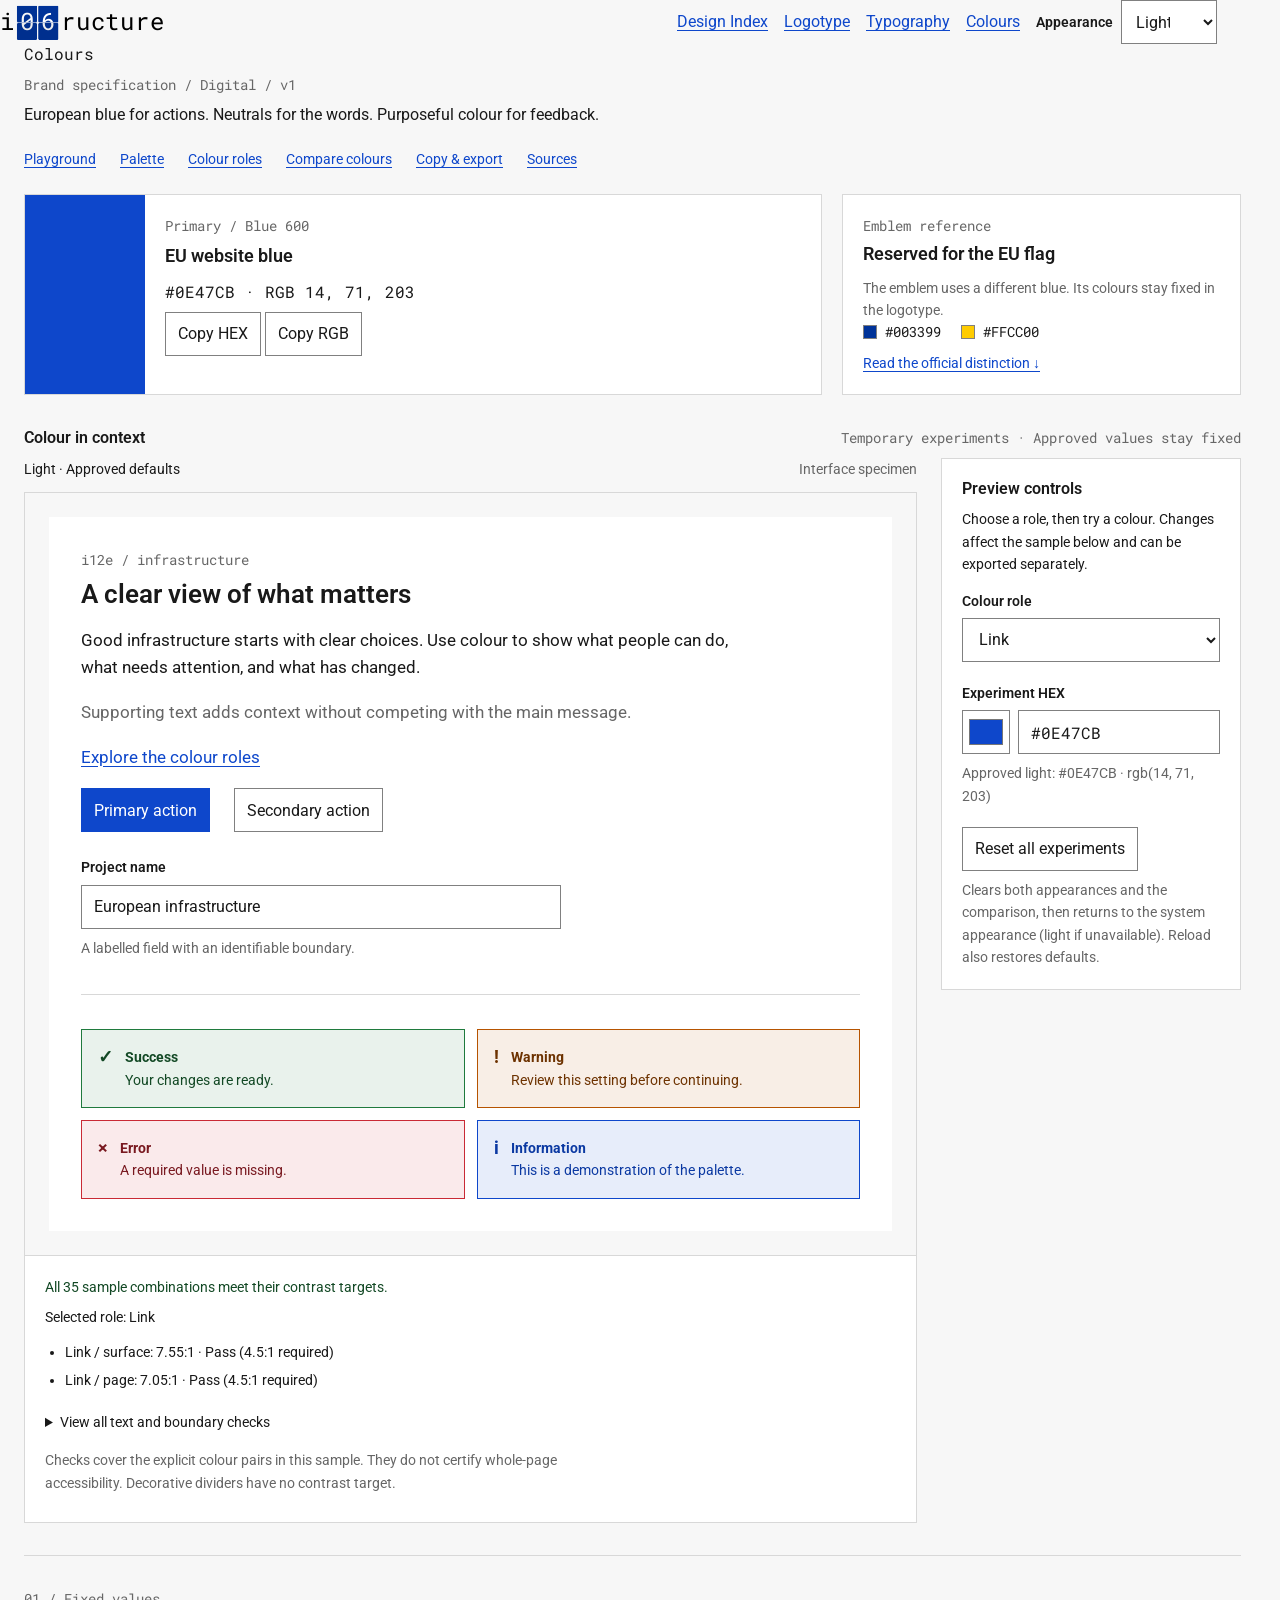
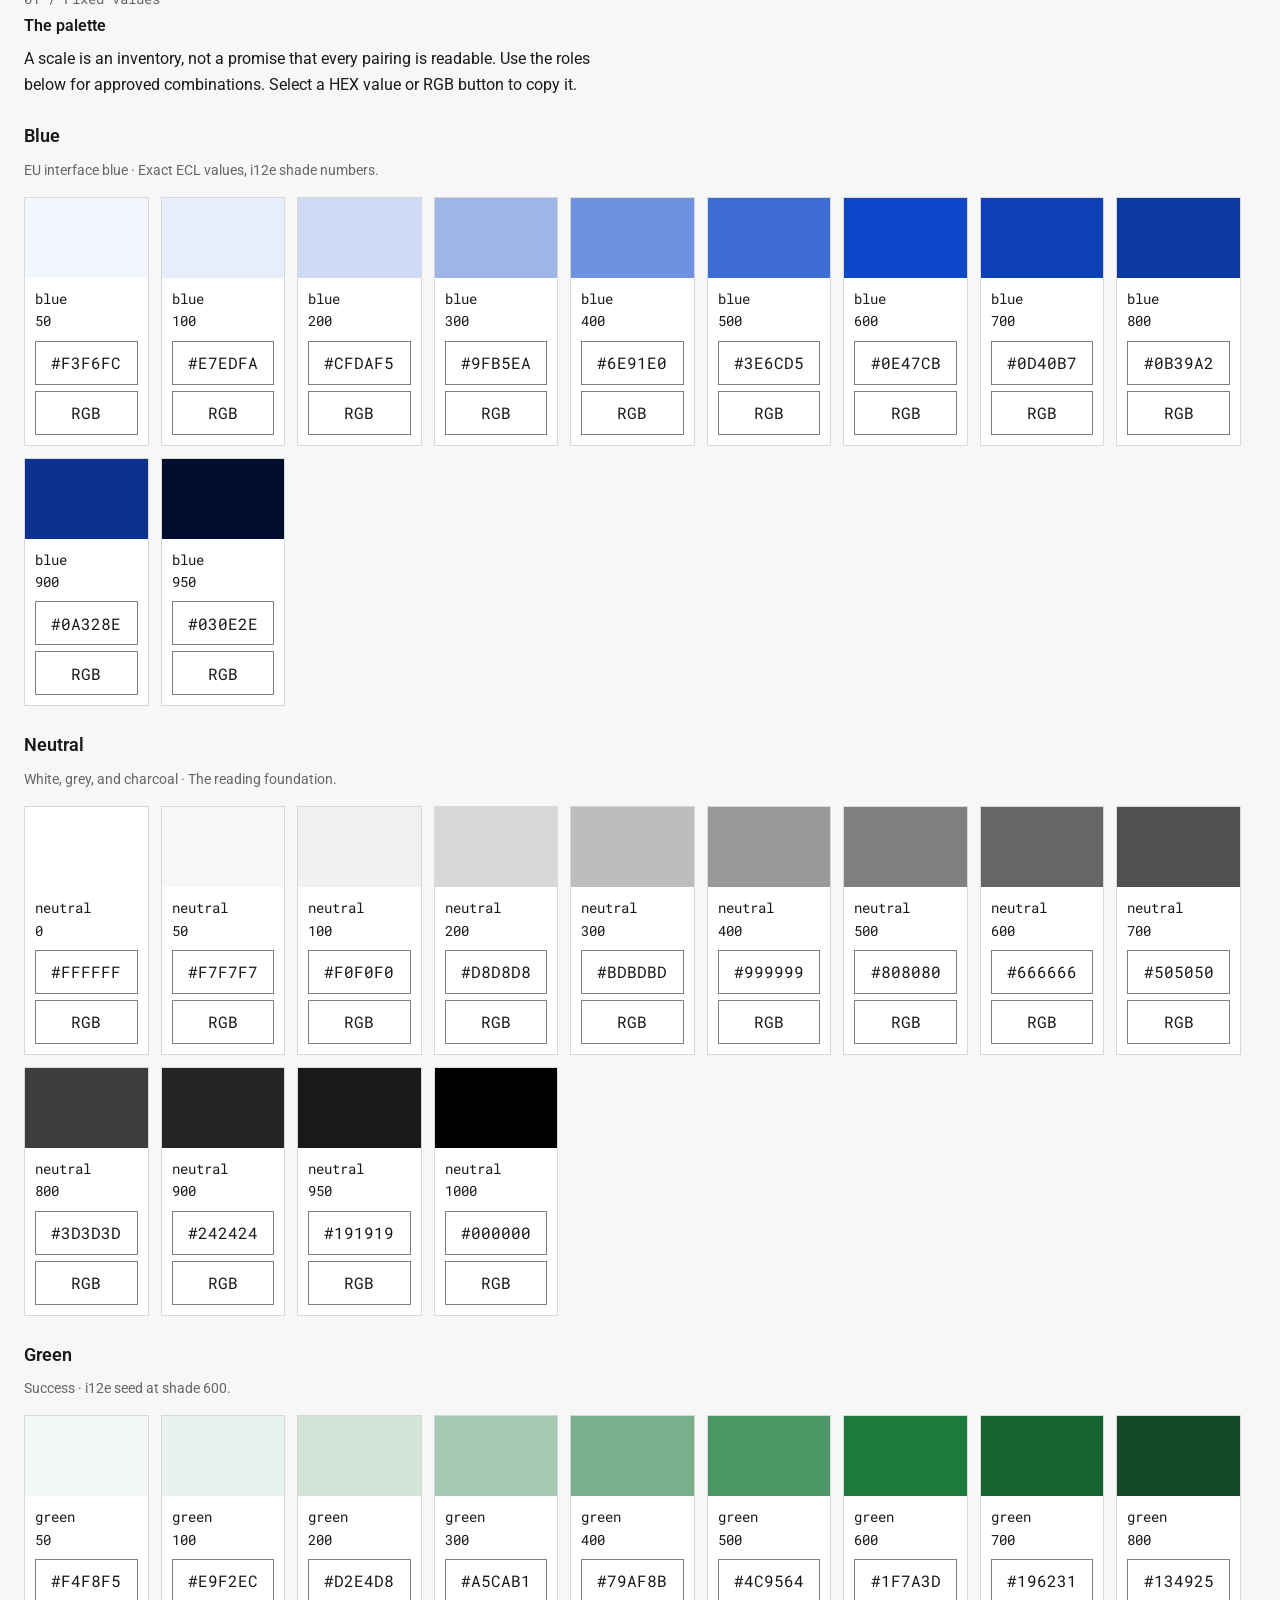
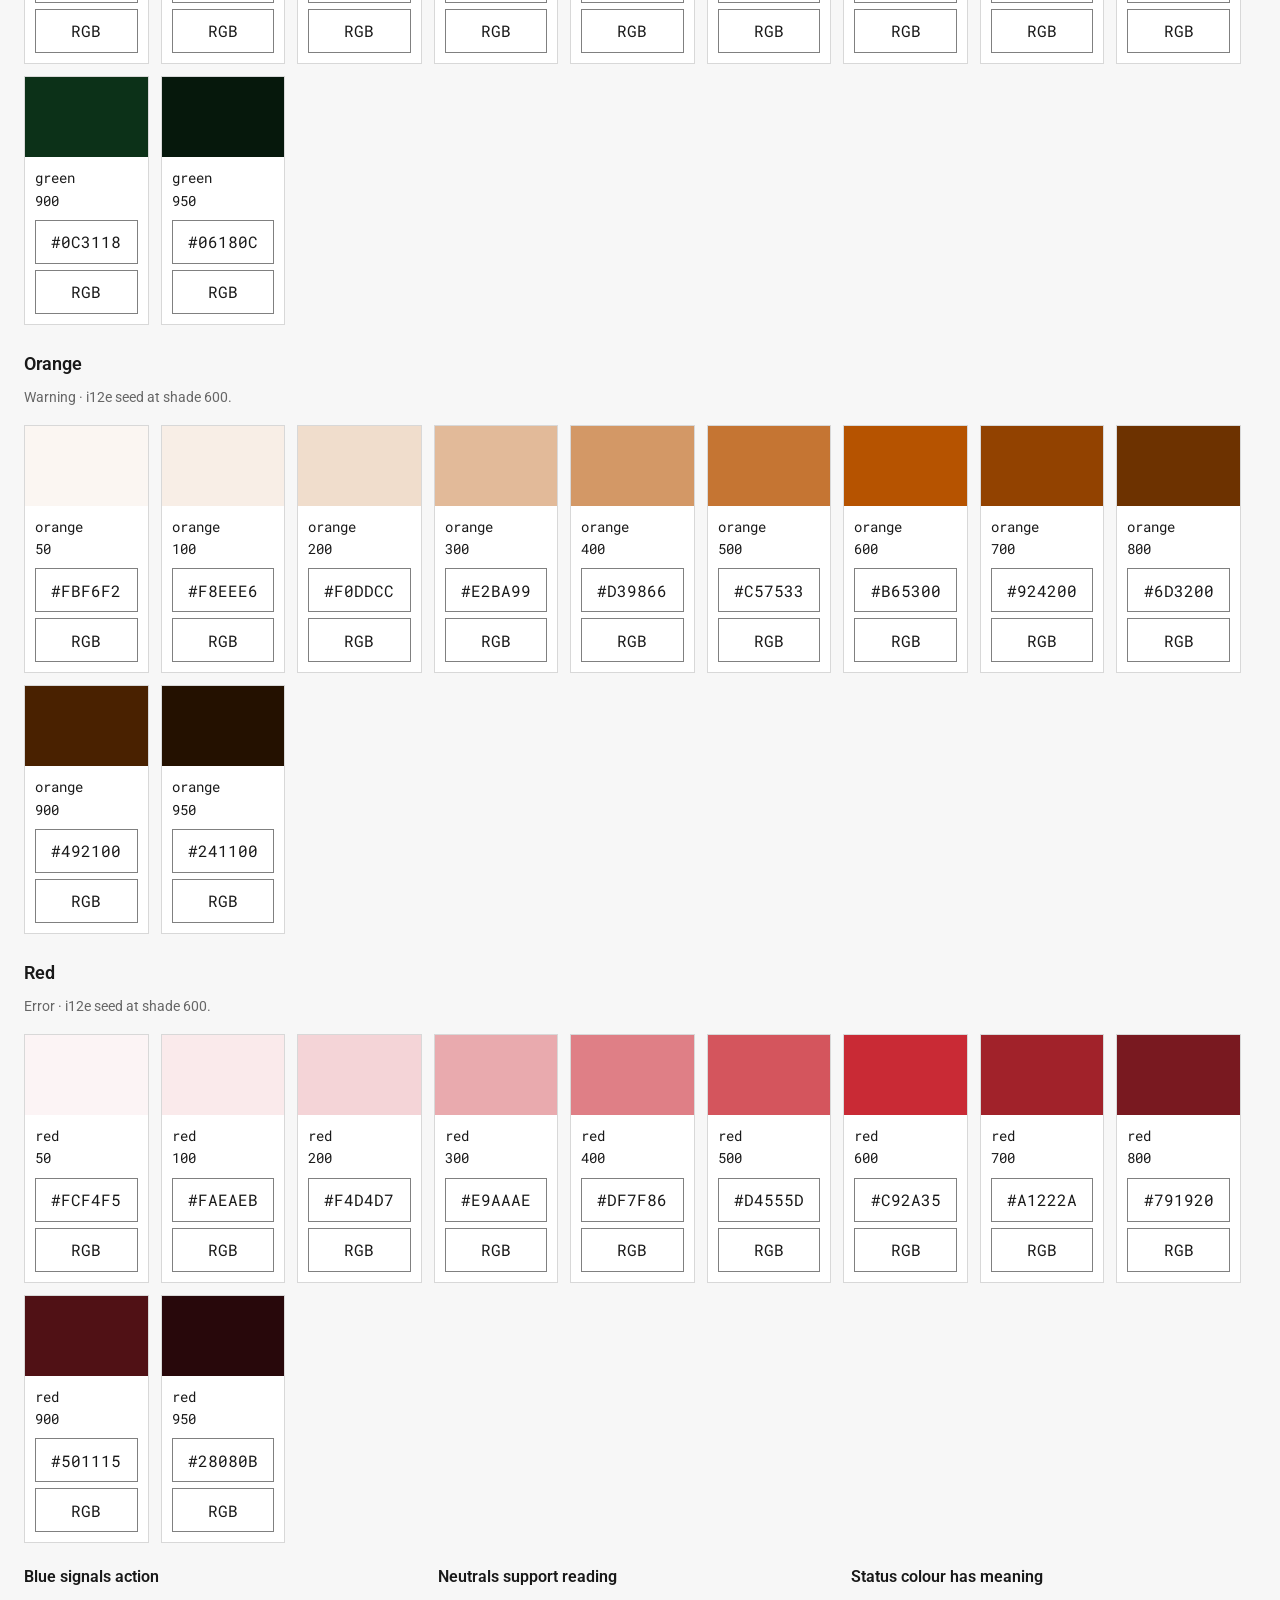
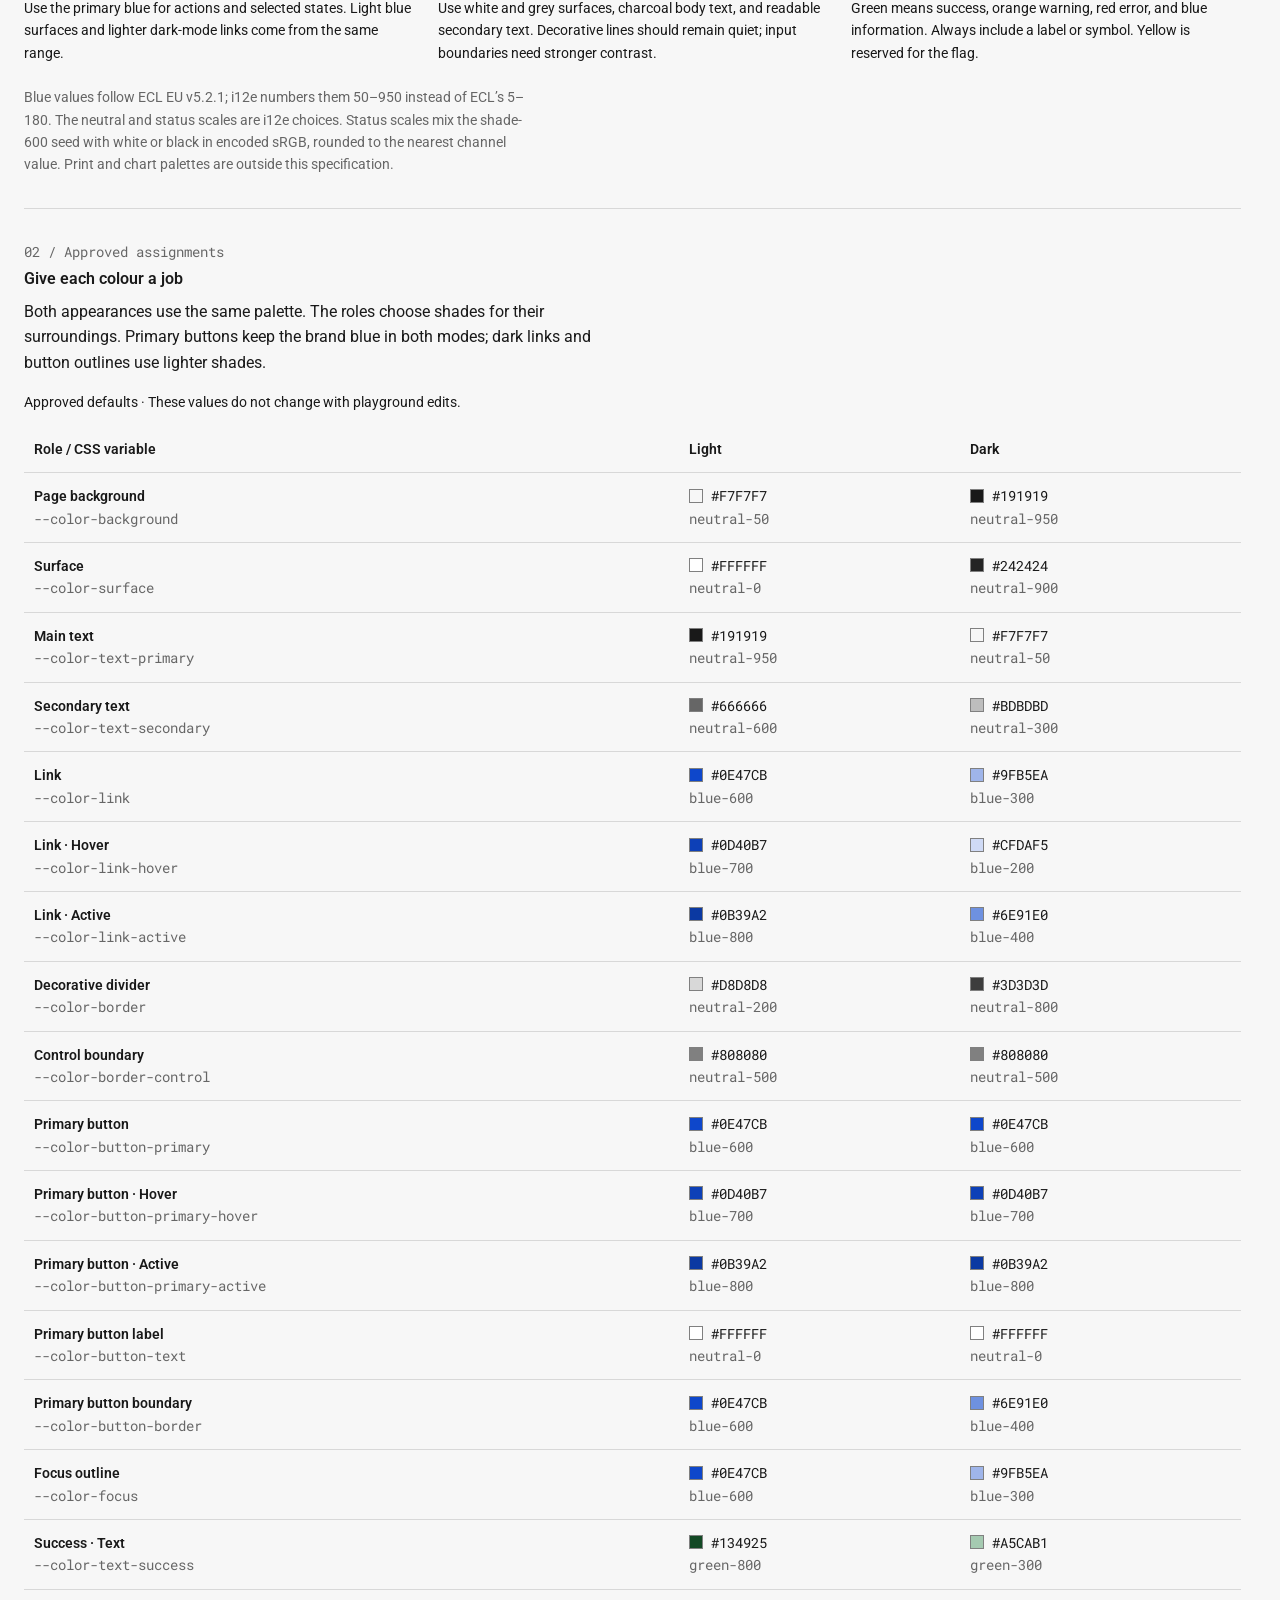
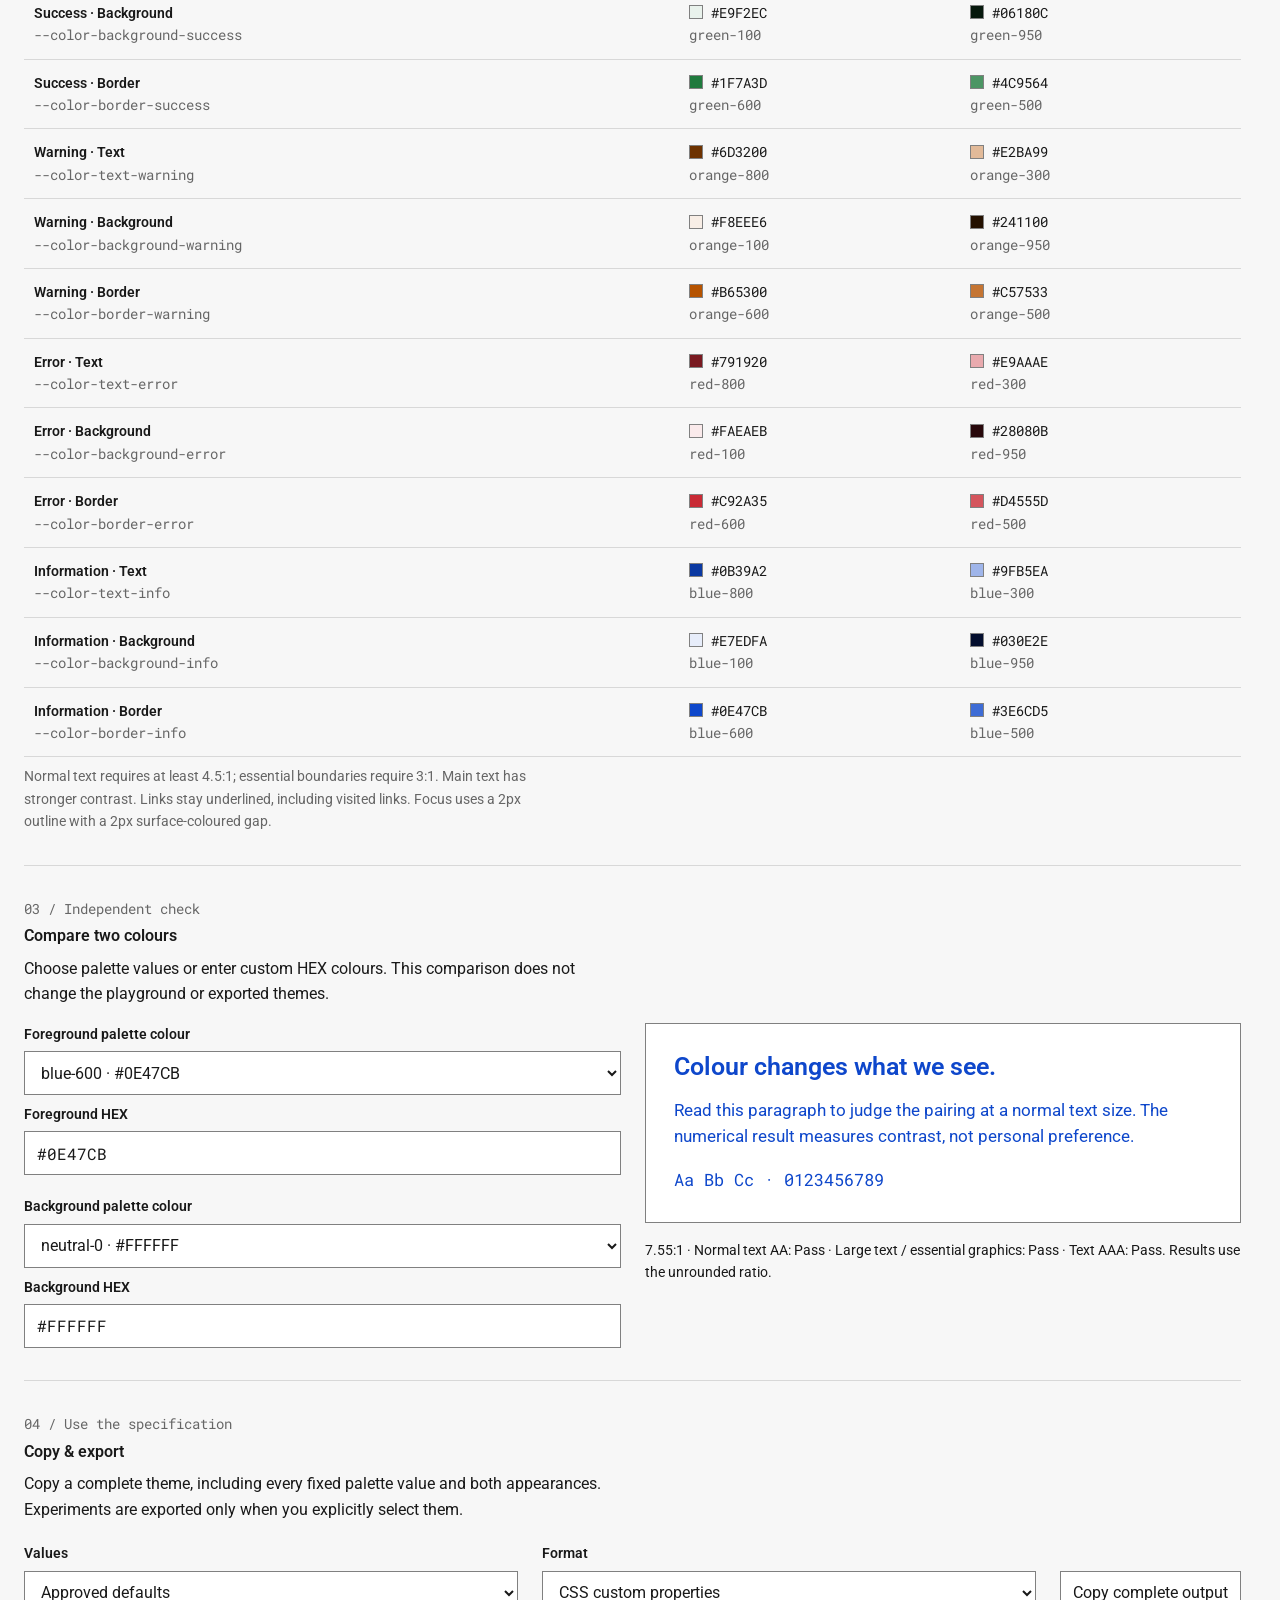
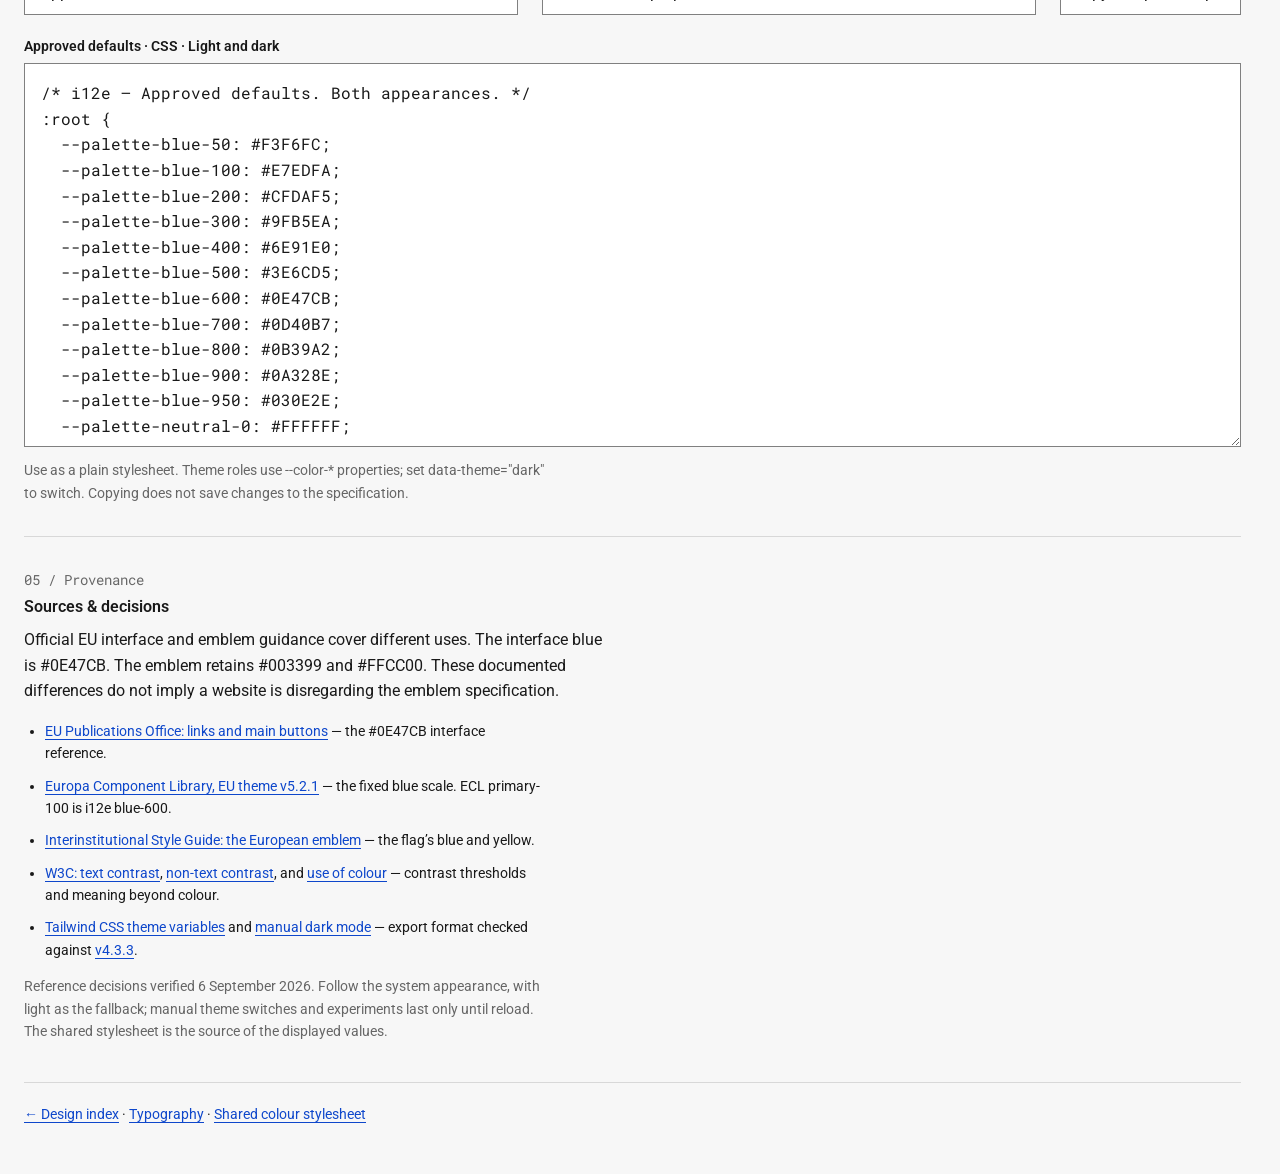
==== colours.html @ 2915d2a6 "wip: update layout Signed-off-by: Luke Gareth Ribchester <luke@luke.gr>" ====
<!doctype html>
<html lang="en" data-type-scope="viewport" data-theme="light">
<head>
    <meta charset="utf-8"/>
    <meta name="color-scheme" content="light dark"/>
    <script src="./assets/js/appearance.js"></script>
    <script src="./assets/js/logo-appearance.js?v=logo-canvas-2"></script>
    <meta name="viewport" content="width=device-width, initial-scale=1"/>
    <meta name="description"
          content="The i12e colour specification: EU web blue, full palettes, light and dark roles, contrast checks, and theme exports."/>
    <title>i12e.eu / colours</title>
    <link rel="preconnect" href="https://fonts.googleapis.com"/>
    <link rel="preconnect" href="https://fonts.gstatic.com" crossorigin/>
    <link href="https://fonts.googleapis.com/css2?family=Roboto:ital,wght@0,400;0,600;0,700;1,400;1,700&amp;family=Roboto+Mono:wght@400&amp;display=swap"
          rel="stylesheet"/>
    <link rel="stylesheet" href="./assets/css/colours.css"/>
    <link rel="stylesheet" href="./assets/css/typography.css?v=css-type-1-logo-canvas-2"/>
    <script src="./assets/js/typography.js?v=css-type-1" defer></script>
    <style>
        :root {
            color: var(--color-text-primary);
            background: var(--color-background);
        }

        * {
            box-sizing: border-box;
        }

        a, a:visited {
            color: var(--color-link);
            text-decoration: underline;
            text-underline-offset: 0.2em;
        }
        a:hover {
            color: var(--color-link-hover);
            text-decoration-thickness: 2px;
        }
        a:active {
            color: var(--color-link-active);
        }

        button, input, select, textarea {
            border: 1px solid var(--color-border-control);
            border-radius: 0;
            background: var(--color-surface);
            color: var(--color-text-primary);
        }

        button, select, summary {
            cursor: pointer;
        }

        button, select, input:not([type="color"]) {
            min-height: 44px;
            padding: 8px 12px;
        }
        button:hover {
            background: var(--color-background);
        }

        input, select, textarea {
            width: 100%;
            min-width: 0;
        }

        input[type="color"] {
            height: 44px;
            padding: 4px;
            cursor: pointer;
        }

        input[aria-invalid="true"] {
            border: 2px solid var(--color-border-error);
        }

        textarea {
            padding: 16px;
            resize: vertical;
            font-family: var(--font-mono);
        }

        code, .mono {
            overflow-wrap: anywhere;
        }

        label {
            display: block;
            margin-bottom: 6px;
        }

        .page {
            width: calc(100% - 48px);
            padding-bottom: 48px;
            max-width: 1600px;
            margin: auto;
        }

        .section-heading, .button-row, .export-controls {
            display: flex;
            align-items: center;
            flex-wrap: wrap;
            gap: 12px 24px;
        }

        .secondary, .help, .eyebrow {
            color: var(--color-text-secondary);
        }

        .skip-link {
            position: absolute;
            top: 0;
            left: 24px;
            transform: translateY(-150%);
            padding: 12px;
            background: var(--color-surface);
            z-index: 10;
        }

        .skip-link:focus {
            transform: none;
        }

        .section-nav {
            display: flex;
            flex-wrap: wrap;
            gap: 8px 24px;
            margin: 20px 0 24px;
            font: var(--type-ui-meta);
        }

        .eyebrow {
            margin-bottom: 6px;
            font: var(--type-ui-meta);
            font-family: var(--font-mono);
        }

        .anchors {
            display: grid;
            grid-template-columns: minmax(0, 2fr) minmax(0, 1fr);
            gap: 20px;
            margin-bottom: 32px;
        }

        .brand-anchor {
            display: grid;
            grid-template-columns: 120px minmax(0, 1fr);
            border: 1px solid var(--color-border);
            background: var(--color-surface);
        }

        .anchor-swatch {
            background: var(--brand-primary);
        }

        .anchor-copy {
            padding: 20px;
        }

        .anchor-copy p {
            margin-bottom: 8px;
        }

        .flag-reference {
            border: 1px solid var(--color-border);
            padding: 20px;
            background: var(--color-surface);
        }

        .flag-values {
            display: flex;
            flex-wrap: wrap;
            gap: 8px 20px;
            font: var(--type-ui-meta);
            font-family: var(--font-mono);
        }

        .dot {
            display: inline-block;
            width: 1em;
            height: 1em;
            margin-right: 8px;
            vertical-align: -0.1em;
            border: 1px solid var(--color-border-control);
        }

        .section {
            padding-top: 32px;
            margin-top: 32px;
            border-top: 1px solid var(--color-border);
            scroll-margin-top: 20px;
        }

        .section-heading {
            justify-content: space-between;
            align-items: baseline;
        }

        .workspace {
            display: grid;
            grid-template-columns: minmax(0, 1fr) 18.75rem;
            gap: 24px;
            align-items: start;
        }

        .editor {
            grid-column: 2;
            grid-row: 1;
            position: sticky;
            top: 20px;
            padding: 20px;
            border: 1px solid var(--color-border);
            background: var(--color-surface);
            font: var(--type-ui-meta);
        }

        .editor.too-tall {
            position: static;
        }

        .editor .control + .control {
            margin-top: 20px;
        }

        .help {
            margin: 8px 0 0;
            font: var(--type-ui-meta);
        }

        .error-message {
            color: var(--color-text-error);
            margin: 8px 0 0;
        }

        .colour-inputs {
            display: grid;
            grid-template-columns: 48px minmax(0, 1fr);
            gap: 8px;
        }

        .colour-inputs input[type="text"] {
            font-family: var(--font-mono);
        }

        .sample-column {
            grid-column: 1;
            grid-row: 1;
            min-width: 0;
        }

        .sample-meta {
            display: flex;
            flex-wrap: wrap;
            justify-content: space-between;
            gap: 8px 20px;
            margin-bottom: 12px;
            font: var(--type-ui-meta);
        }

        .sample-meta p {
            margin: 0;
        }

        .sample {
            background: var(--color-background);
            color: var(--color-text-primary);
            padding: 24px;
            border: 1px solid var(--color-border);
        }

        .sample-card {
            background: var(--color-surface);
            padding: clamp(16px, 3vw, 32px);
        }

        .sample .secondary {
            color: var(--color-text-secondary);
        }

        .sample button, .sample input {
            border-color: var(--color-border-control);
            background: var(--color-surface);
            color: var(--color-text-primary);
        }

        .sample button:hover {
            background: var(--color-background);
        }

        .sample .primary-button {
            background: var(--color-button-primary);
            color: var(--color-button-text);
            border-color: var(--color-button-border);
        }

        .sample .primary-button:hover {
            background: var(--color-button-primary-hover);
        }

        .sample .primary-button:active {
            background: var(--color-button-primary-active);
        }

        .sample .sample-field {
            max-width: 30rem;
            margin: 24px 0;
        }

        .sample hr {
            border: 0;
            border-top: 1px solid var(--color-border);
        }

        .status-grid {
            display: grid;
            grid-template-columns: repeat(2, minmax(0, 1fr));
            gap: 12px;
        }

        .notice {
            display: flex;
            gap: 12px;
            padding: 16px;
            border: 1px solid;
            font: var(--type-ui-meta);
        }

        .notice p {
            margin: 0;
        }

        .notice-icon {
            flex-shrink: 0;
            font: var(--type-ui-title);
            font-weight: var(--weight-strong);
        }

        .notice.success {
            color: var(--color-text-success);
            background: var(--color-background-success);
            border-color: var(--color-border-success);
        }

        .notice.warning {
            color: var(--color-text-warning);
            background: var(--color-background-warning);
            border-color: var(--color-border-warning);
        }

        .notice.error {
            color: var(--color-text-error);
            background: var(--color-background-error);
            border-color: var(--color-border-error);
        }

        .notice.info {
            color: var(--color-text-info);
            background: var(--color-background-info);
            border-color: var(--color-border-info);
        }

        .checks {
            padding: 20px;
            border: 1px solid var(--color-border);
            border-top: 0;
            background: var(--color-surface);
            font: var(--type-ui-meta);
        }

        .checks p {
            margin-bottom: 8px;
        }

        .checks summary {
            padding: 8px 0;
        }

        .selected-checks {
            padding-left: 20px;
            margin: 12px 0;
        }

        .check-fail {
            color: var(--color-text-error);
            font-weight: var(--weight-heading);
        }

        .check-pass {
            color: var(--color-text-success);
        }

        .table-scroll {
            max-width: 100%;
            overflow-x: auto;
        }

        table {
            width: 100%;
            border-collapse: collapse;
            text-align: left;
            font: var(--type-ui-meta);
        }

        caption {
            text-align: left;
            margin: 0 0 12px;
        }

        th, td {
            padding: 12px 10px;
            border-bottom: 1px solid var(--color-border);
            vertical-align: top;
        }

        .token {
            display: block;
            color: var(--color-text-secondary);
            font: var(--type-ui-meta);
            font-family: var(--font-mono);
        }

        .family {
            margin-top: 28px;
        }

        .family-header {
            margin-bottom: 16px;
        }

        .family-header p {
            margin: 0;
            font: var(--type-ui-meta);
        }

        .swatches {
            display: grid;
            grid-template-columns: repeat(auto-fit, minmax(min(100%, 7rem), 1fr));
            gap: 12px;
        }

        .swatch {
            min-width: 0;
            background: var(--color-surface);
            border: 1px solid var(--color-border);
        }

        .swatch-colour {
            height: 80px;
        }

        .swatch-content {
            padding: 10px;
        }

        .swatch-name {
            margin: 0 0 8px;
            font: var(--type-ui-meta);
            font-family: var(--font-mono);
        }

        .swatch button {
            width: 100%;
            display: block;
            min-height: 44px;
            padding: 6px 2px;
            overflow-wrap: anywhere;
            font: var(--type-ui-control);
            font-family: var(--font-mono);
        }

        .swatch button + button {
            margin-top: 6px;
        }

        .comparison {
            display: grid;
            grid-template-columns: minmax(0, 1fr) minmax(0, 1fr);
            gap: 24px;
        }

        .comparison-controls {
            display: grid;
            gap: 20px;
        }

        .comparison-inputs {
            display: grid;
            grid-template-columns: 1fr;
            gap: 8px;
        }

        .comparison-sample {
            padding: 28px;
            overflow-wrap: anywhere;
            border: 1px solid var(--color-border-control);
        }

        .comparison-sample p:last-child {
            margin-bottom: 0;
        }

        .comparison-result {
            margin-top: 16px;
            font: var(--type-ui-meta);
        }

        .export-controls {
            margin: 20px 0;
            align-items: end;
        }

        .export-controls > div {
            flex: 1 1 200px;
        }

        #export-output {
            display: block;
            height: 24rem;
            white-space: pre;
            overflow: auto;
        }

        .export-caption {
            margin-top: 12px;
            font: var(--type-ui-meta);
        }

        .usage-grid {
            display: grid;
            grid-template-columns: repeat(3, minmax(0, 1fr));
            gap: 24px;
            margin-top: 24px;
        }

        .usage-grid p, .sources {
            font: var(--type-ui-meta);
        }

        .sources li {
            margin-bottom: 10px;
        }

        .page-footer {
            margin-top: 40px;
            padding-top: 20px;
            border-top: 1px solid var(--color-border);
            font: var(--type-ui-meta);
        }

        .copy-status {
            position: fixed;
            bottom: 16px;
            left: 50%;
            transform: translateX(-50%);
            max-width: calc(100% - 32px);
            padding: 10px 16px;
            background: var(--color-surface);
            color: var(--color-text-primary);
            border: 1px solid var(--color-border-control);
            z-index: 20;
            font: var(--type-ui-meta);
        }

        .copy-status:empty {
            display: none;
        }

        dialog {
            width: min(640px, calc(100% - 32px));
            max-height: calc(100% - 32px);
            overflow: auto;
            padding: 24px;
            border: 1px solid var(--color-border-control);
            color: var(--color-text-primary);
            background: var(--color-surface);
        }
        dialog::backdrop {
            background: var(--palette-neutral-1000);
            opacity: 0.5;
        }

        dialog textarea {
            height: 12rem;
            margin-bottom: 16px;
        }

        @media (max-width: 1000px) {
            .workspace {
                grid-template-columns: minmax(0, 1fr);
            }

            .editor, .sample-column {
                grid-column: 1;
                grid-row: auto;
            }

            .editor {
                position: static;
            }

            .anchors {
                grid-template-columns: minmax(0, 1fr);
            }
        }

        @media (max-width: 640px) {
            .page {
                width: calc(100% - 24px);
                padding-bottom: 32px;
            }

            .brand-anchor {
                grid-template-columns: 64px minmax(0, 1fr);
            }

            .anchor-copy, .editor, .checks {
                padding: 16px;
            }

            .sample {
                padding: 12px;
            }

            .status-grid, .comparison, .usage-grid {
                grid-template-columns: minmax(0, 1fr);
            }

            .sample .button-row > button {
                width: 100%;
            }

            .swatches {
                gap: 8px;
            }
        }

        @media (prefers-reduced-motion: no-preference) {
            a, button {
                transition: background-color 100ms, color 100ms;
            }
        }
    </style>
</head>
<body>
<a class="skip-link" href="#main">Skip to colours</a>
    <header class="page-header">
        <div class="brand">
            <iframe class="site-logo" data-logo-fit
                    src="./assets/images/logo.svg?variant=6&amp;autoplay=1&amp;v=logo-canvas-2"
                    title="Animated i12e.eu logotype"
                    width="256" height="35" tabindex="-1" aria-hidden="true"></iframe>
            <span class="brand-name">i12e.eu</span>
        </div>
        <div class="page-tools">
            <nav class="page-nav" aria-label="Design references">
                <a href="./index.html">Design Index</a>
                <a href="./logotype.html">Logotype</a>
                <a href="./typography.html">Typography</a>
                <a href="./colours.html" aria-current="page">Colours</a>
            </nav>
            <div class="theme-control" hidden>
                <label for="appearance">Appearance</label>
                <select id="appearance" autocomplete="off">
                    <option value="light" selected>Light</option>
                    <option value="dark">Dark</option>
                </select>
            </div>
        </div>
    </header>
<div class="page">
    <main id="main" aria-labelledby="page-title">
        <h1 class="document-title" id="page-title">Colours</h1>
        <p class="eyebrow">Brand specification / Digital / v1</p>
        <p>European blue for actions. Neutrals for the words. Purposeful colour for feedback.</p>
        <nav class="section-nav" aria-label="Colour sections"><a href="#playground">Playground</a><a href="#palette">Palette</a><a
                href="#roles">Colour roles</a><a href="#comparison">Compare colours</a><a href="#exports">Copy &amp;
            export</a><a href="#sources">Sources</a></nav>
        <div class="anchors">
            <section class="brand-anchor" aria-labelledby="primary-title">
                <div class="anchor-swatch" aria-hidden="true"></div>
                <div class="anchor-copy"><p class="eyebrow">Primary / Blue 600</p>
                    <h2 class="type-card-title" id="primary-title">EU website blue</h2>
                    <p class="mono">#0E47CB · RGB 14, 71, 203</p>
                    <button type="button" data-copy-token="--brand-primary" data-copy-format="hex">Copy HEX</button>
                    <button type="button" data-copy-token="--brand-primary" data-copy-format="rgb">Copy RGB</button>
                </div>
            </section>
            <section class="flag-reference" aria-labelledby="flag-title"><p class="eyebrow">Emblem reference</p>
                <h2 class="type-card-title" id="flag-title">Reserved for the EU flag</h2>
                <p class="help">The emblem uses a different blue. Its colours stay fixed in the logotype.</p>
                <div class="flag-values"><span><span class="dot" style="background:var(--emblem-blue)"
                                                     aria-hidden="true"></span>#003399</span><span><span class="dot"
                                                                                                         style="background:var(--emblem-yellow)"
                                                                                                         aria-hidden="true"></span>#FFCC00</span>
                </div>
                <p class="help"><a href="#emblem-sources">Read the official distinction ↓</a></p></section>
        </div>
        <noscript><p>The approved styles are available in <a href="./assets/css/colours.css">colours.css</a>. Enable
            JavaScript for
            the full swatches, theme controls, contrast checks, and exports.</p></noscript>
        <section id="playground" aria-labelledby="playground-title">
            <div class="section-heading"><h2 id="playground-title">Colour in context</h2>
                <p class="eyebrow">Temporary experiments · Approved values stay fixed</p></div>
            <div class="workspace">
                <aside class="editor" aria-labelledby="editor-title" hidden>
                    <h3 class="type-panel-title" id="editor-title">Preview controls</h3>
                    <p>Choose a role, then try a colour. Changes affect the sample below and can be exported
                        separately.</p>
                    <div class="control"><label for="edit-role">Colour role</label><select id="edit-role"
                                                                                           autocomplete="off"></select>
                    </div>
                    <div class="control"><label for="edit-hex">Experiment HEX</label>
                        <div class="colour-inputs"><input type="color" id="edit-picker"
                                                          aria-label="Choose experimental colour"
                                                          value="#0e47cb"/><input id="edit-hex" type="text"
                                                                                  value="#0E47CB" spellcheck="false"
                                                                                  autocomplete="off"
                                                                                  aria-describedby="edit-approved edit-error"/>
                        </div>
                        <p id="edit-error" class="error-message type-meta" hidden>Enter a valid HEX colour, such as
                            #0E47CB or
                            #FFF. The last valid colour is still applied.</p>
                        <p id="edit-approved" class="help"></p></div>
                    <div class="control">
                        <button id="reset-experiments" type="button">Reset all experiments</button>
                        <p class="help">Clears both appearances and the comparison, then returns to the system
                            appearance (light if unavailable). Reload also
                            restores defaults.</p></div>
                </aside>
                <div class="sample-column">
                    <div class="sample-meta"><p id="sample-state">Light · Approved defaults</p>
                        <p class="secondary">Interface specimen</p></div>
                    <div class="sample" id="colour-sample" data-type-scope="container">
                        <div class="sample-card">
                            <p class="eyebrow">i12e / infrastructure</p>
                            <h3>A clear view of what matters</h3>
                            <p>Good infrastructure starts with clear choices. Use colour to show what people can do,
                                what needs attention, and what has changed.</p>
                            <p class="secondary">Supporting text adds context without competing with the main
                                message.</p>
                            <p><a href="#roles">Explore the colour roles</a></p>
                            <div class="button-row">
                                <button type="button" class="primary-button"
                                        data-demo-message="Primary action selected. This is a preview; nothing was saved.">
                                    Primary action
                                </button>
                                <button type="button"
                                        data-demo-message="Secondary action selected. This is a preview; nothing was changed.">
                                    Secondary action
                                </button>
                            </div>
                            <div class="sample-field"><label for="sample-name">Project name</label><input type="text"
                                                                                                          id="sample-name"
                                                                                                          value="European infrastructure"
                                                                                                          autocomplete="off"/>
                                <p class="help">A labelled field with an identifiable boundary.</p></div>
                            <p id="demo-feedback" class="secondary" role="status"></p>
                            <hr/>
                            <div class="status-grid">
                                <div class="notice success"><span class="notice-icon" aria-hidden="true">✓</span>
                                    <p><strong>Success</strong><br/>Your changes are ready.</p></div>
                                <div class="notice warning"><span class="notice-icon" aria-hidden="true">!</span>
                                    <p><strong>Warning</strong><br/>Review this setting before continuing.</p></div>
                                <div class="notice error"><span class="notice-icon" aria-hidden="true">×</span>
                                    <p><strong>Error</strong><br/>A required value is missing.</p></div>
                                <div class="notice info"><span class="notice-icon" aria-hidden="true">i</span>
                                    <p><strong>Information</strong><br/>This is a demonstration of the palette.</p>
                                </div>
                            </div>
                        </div>
                    </div>
                    <div class="checks" id="live-checks" hidden><p id="check-summary" role="status"></p>
                        <p id="selected-check-title"></p>
                        <ul class="selected-checks" id="selected-checks"></ul>
                        <details>
                            <summary>View all text and boundary checks</summary>
                            <div class="table-scroll" role="region" aria-label="Sample contrast checks" tabindex="0">
                                <table>
                                    <thead>
                                    <tr>
                                        <th scope="col">Combination</th>
                                        <th scope="col">Contrast</th>
                                        <th scope="col">Target</th>
                                        <th scope="col">Result</th>
                                    </tr>
                                    </thead>
                                    <tbody id="checks-body"></tbody>
                                </table>
                            </div>
                        </details>
                        <p class="help">Checks cover the explicit colour pairs in this sample. They do not certify
                            whole-page accessibility. Decorative dividers have no contrast target.</p></div>
                </div>
            </div>
        </section>
        <section class="section" id="palette" aria-labelledby="palette-title">
            <p class="eyebrow">01 / Fixed values</p>
            <h2 id="palette-title">The palette</h2>
            <p>A scale is an inventory, not a promise that every pairing is readable. Use the roles below for approved
                combinations. Select a HEX value or RGB button to copy it.</p>
            <div id="palette-families"></div>
            <div class="usage-grid">
                <div><h3 class="type-panel-title">Blue signals action</h3>
                    <p>Use the primary blue for actions and selected states. Light blue surfaces and lighter dark-mode
                        links come from the same range.</p></div>
                <div><h3 class="type-panel-title">Neutrals support reading</h3>
                    <p>Use white and grey surfaces, charcoal body text, and readable secondary text. Decorative lines
                        should remain quiet; input boundaries need stronger contrast.</p></div>
                <div><h3 class="type-panel-title">Status colour has meaning</h3>
                    <p>Green means success, orange warning, red error, and blue information. Always include a label or
                        symbol. Yellow is reserved for the flag.</p></div>
            </div>
            <p class="help">Blue values follow ECL EU v5.2.1; i12e numbers them 50–950 instead of ECL’s 5–180. The
                neutral and status scales are i12e choices. Status scales mix the shade-600 seed with white or black in
                encoded sRGB, rounded to the nearest channel value. Print and chart palettes are outside this
                specification.</p>
        </section>
        <section class="section" id="roles" aria-labelledby="roles-title">
            <p class="eyebrow">02 / Approved assignments</p>
            <h2 id="roles-title">Give each colour a job</h2>
            <p>Both appearances use the same palette. The roles choose shades for their surroundings. Primary buttons
                keep the brand blue in both modes; dark links and button outlines use lighter shades.</p>
            <div class="table-scroll" role="region" aria-label="Approved colour roles in both appearances" tabindex="0">
                <table>
                    <caption>Approved defaults · These values do not change with playground edits.</caption>
                    <thead>
                    <tr>
                        <th scope="col">Role / CSS variable</th>
                        <th scope="col">Light</th>
                        <th scope="col">Dark</th>
                    </tr>
                    </thead>
                    <tbody id="roles-body"></tbody>
                </table>
            </div>
            <p class="help">Normal text requires at least 4.5:1; essential boundaries require 3:1. Main text has
                stronger contrast. Links stay underlined, including visited links. Focus uses a 2px outline with a 2px
                surface-coloured gap.</p>
        </section>
        <section class="section" id="comparison" aria-labelledby="comparison-title">
            <p class="eyebrow">03 / Independent check</p>
            <h2 id="comparison-title">Compare two colours</h2>
            <p>Choose palette values or enter custom HEX colours. This comparison does not change the playground or
                exported themes.</p>
            <div class="comparison">
                <div class="comparison-controls">
                    <div><label for="compare-foreground">Foreground palette colour</label>
                        <div class="comparison-inputs"><select id="compare-foreground" autocomplete="off"></select>
                            <div><label for="foreground-hex">Foreground HEX</label><input id="foreground-hex"
                                                                                          class="mono" type="text"
                                                                                          value="#0E47CB"
                                                                                          spellcheck="false"
                                                                                          autocomplete="off"
                                                                                          aria-describedby="foreground-error"/>
                                <p id="foreground-error" class="error-message type-meta" hidden>Enter a valid HEX
                                    colour. The
                                    previous comparison is unchanged.</p></div>
                        </div>
                    </div>
                    <div><label for="compare-background">Background palette colour</label>
                        <div class="comparison-inputs"><select id="compare-background" autocomplete="off"></select>
                            <div><label for="background-hex">Background HEX</label><input id="background-hex"
                                                                                          class="mono" type="text"
                                                                                          value="#FFFFFF"
                                                                                          spellcheck="false"
                                                                                          autocomplete="off"
                                                                                          aria-describedby="background-error"/>
                                <p id="background-error" class="error-message type-meta" hidden>Enter a valid HEX
                                    colour. The
                                    previous comparison is unchanged.</p></div>
                        </div>
                    </div>
                </div>
                <div>
                    <div class="comparison-sample" id="comparison-sample" data-type-scope="container"
                         style="color:var(--brand-primary);background:var(--palette-neutral-0)"><h3>
                        Colour changes what we see.</h3>
                        <p>Read this paragraph to judge the pairing at a normal text size. The numerical result measures
                            contrast, not personal preference.</p>
                        <p class="mono">Aa Bb Cc · 0123456789</p></div>
                    <div id="comparison-result" class="comparison-result" role="status"></div>
                </div>
            </div>
        </section>
        <section class="section" id="exports" aria-labelledby="exports-title">
            <p class="eyebrow">04 / Use the specification</p>
            <h2 id="exports-title">Copy &amp; export</h2>
            <p>Copy a complete theme, including every fixed palette value and both appearances. Experiments are exported
                only when you explicitly select them.</p>
            <div class="export-controls">
                <div><label for="export-kind">Values</label><select id="export-kind" autocomplete="off">
                    <option value="approved" selected>Approved defaults</option>
                    <option value="experiment">Current experiment · Both appearances</option>
                </select></div>
                <div><label for="export-format">Format</label><select id="export-format" autocomplete="off">
                    <option value="css" selected>CSS custom properties</option>
                    <option value="json">JSON</option>
                    <option value="tailwind">Tailwind CSS v4 theme</option>
                </select></div>
                <button type="button" id="copy-export">Copy complete output</button>
            </div>
            <label for="export-output" id="export-label">Approved defaults · CSS</label><textarea id="export-output"
                                                                                                  readonly
                                                                                                  spellcheck="false"
                                                                                                  wrap="off"
                                                                                                  aria-describedby="export-help"></textarea>
            <p id="export-help" class="export-caption secondary"></p>
        </section>
        <section class="section" id="sources" aria-labelledby="sources-title">
            <p class="eyebrow">05 / Provenance</p>
            <h2 id="sources-title">Sources &amp; decisions</h2>
            <p id="emblem-sources">Official EU interface and emblem guidance cover different uses. The interface blue is
                #0E47CB. The emblem retains #003399 and #FFCC00. These documented differences do not imply a website is
                disregarding the emblem specification.</p>
            <ul class="sources">
                <li><a href="https://op.europa.eu/en/web/webguide/links">EU Publications Office: links and main
                    buttons</a> — the #0E47CB interface reference.
                </li>
                <li>
                    <a href="https://github.com/ec-europa/europa-component-library/blob/v5.2.1/src/themes/eu/maps/color.scss">Europa
                        Component Library, EU theme v5.2.1</a> — the fixed blue scale. ECL primary-100 is i12e blue-600.
                </li>
                <li>
                    <a href="https://style-guide.europa.eu/o/opportal-service/isg?resource=en/annex-a1-graphics-guide-european-emblem.html">Interinstitutional
                        Style Guide: the European emblem</a> — the flag’s blue and yellow.
                </li>
                <li><a href="https://www.w3.org/WAI/WCAG22/Understanding/contrast-minimum.html">W3C: text contrast</a>,
                    <a href="https://www.w3.org/WAI/WCAG22/Understanding/non-text-contrast.html">non-text contrast</a>,
                    and <a href="https://www.w3.org/WAI/WCAG22/Understanding/use-of-color.html">use of colour</a> —
                    contrast thresholds and meaning beyond colour.
                </li>
                <li><a href="https://tailwindcss.com/docs/theme">Tailwind CSS theme variables</a> and <a
                        href="https://tailwindcss.com/docs/dark-mode#using-a-data-attribute">manual dark mode</a> —
                    export format checked against <a
                            href="https://github.com/tailwindlabs/tailwindcss/releases/tag/v4.3.3">v4.3.3</a>.
                </li>
            </ul>
            <p class="help">Reference decisions verified 6 September 2026. Follow the system appearance, with light as
                the fallback; manual theme switches and experiments
                last only until reload. The shared stylesheet is the source of the displayed values.</p>
        </section>
    </main>
    <footer class="page-footer"><a href="./index.html">← Design index</a> · <a href="./typography.html">Typography</a> ·
        <a href="./assets/css/colours.css">Shared colour stylesheet</a></footer>
</div>
<p id="copy-status" class="copy-status" role="status"></p>
<dialog id="copy-dialog" aria-labelledby="copy-dialog-title"><h2 class="type-card-title" id="copy-dialog-title">Copy
    this value</h2>
    <p>Clipboard access is unavailable. Select and copy the text below using your keyboard or device’s copy command.</p>
    <label for="copy-fallback">Text to copy</label><textarea id="copy-fallback" readonly spellcheck="false"></textarea>
    <form method="dialog">
        <button>Close</button>
    </form>
</dialog>
<div id="theme-light" data-theme="light" hidden></div>
<div id="theme-dark" data-theme="dark" hidden></div>
<script>
  (() => {
    "use strict";
    const $ = id => document.getElementById(id);
    const shades = [50, 100, 200, 300, 400, 500, 600, 700, 800, 900, 950];
    const families = {
      blue: {title: "Blue", description: "EU interface blue · Exact ECL values, i12e shade numbers.", shades},
      neutral: {
        title: "Neutral",
        description: "White, grey, and charcoal · The reading foundation.",
        shades: [0, ...shades, 1000],
      },
      green: {title: "Green", description: "Success · i12e seed at shade 600.", shades},
      orange: {title: "Orange", description: "Warning · i12e seed at shade 600.", shades},
      red: {title: "Red", description: "Error · i12e seed at shade 600.", shades},
    };
    const roleLabels = {
      "background": "Page background",
      "surface": "Surface",
      "text-primary": "Main text",
      "text-secondary": "Secondary text",
      "link": "Link",
      "link-hover": "Link · Hover",
      "link-active": "Link · Active",
      "border": "Decorative divider",
      "border-control": "Control boundary",
      "button-primary": "Primary button",
      "button-primary-hover": "Primary button · Hover",
      "button-primary-active": "Primary button · Active",
      "button-text": "Primary button label",
      "button-border": "Primary button boundary",
      "focus": "Focus outline",
      "text-success": "Success · Text",
      "background-success": "Success · Background",
      "border-success": "Success · Border",
      "text-warning": "Warning · Text",
      "background-warning": "Warning · Background",
      "border-warning": "Warning · Border",
      "text-error": "Error · Text",
      "background-error": "Error · Background",
      "border-error": "Error · Border",
      "text-info": "Information · Text",
      "background-info": "Information · Background",
      "border-info": "Information · Border",
    };
    const statuses = {success: "Success", warning: "Warning", error: "Error", info: "Information"};
    const roleKeys = Object.keys(roleLabels);
    const sample = $("colour-sample");
    const themeSelect = $("appearance");
    const overrides = {light: {}, dark: {}};
    let theme = "light";
    let copyTimer;

    function normalizeHex(value) {
      const text = value.trim();
      if (/^#[\da-f]{3}$/i.test(text)) return "#" + [...text.slice(1)].map(c => c + c).join("").toUpperCase();
      return /^#[\da-f]{6}$/i.test(text) ? text.toUpperCase() : null;
    }

    function rgbChannels(hex) {
      return hex.slice(1).match(/../g).map(channel => parseInt(channel, 16));
    }

    function rgbString(hex) {
      return `rgb(${rgbChannels(hex).join(", ")})`;
    }

    function luminance(hex) {
      const channels = rgbChannels(hex).map(c => c / 255).map(c => c <= 0.04045 ? c / 12.92 : ((c + 0.055) / 1.055) ** 2.4);
      return channels[0] * 0.2126 + channels[1] * 0.7152 + channels[2] * 0.0722;
    }

    function contrast(a, b) {
      const first = luminance(a), second = luminance(b);
      return (Math.max(first, second) + 0.05) / (Math.min(first, second) + 0.05);
    }

    function ratioText(value) {
      return value.toFixed(2) + ":1";
    }

    function readColour(style, name) {
      const value = normalizeHex(style.getPropertyValue(name));
      if (!value) throw new Error("Missing or invalid colour in colours.css: " + name);
      return value;
    }

    const rootStyle = getComputedStyle(document.documentElement);
    const palette = Object.fromEntries(Object.entries(families).map(([name, family]) => [name,
      Object.fromEntries(family.shades.map(shade => [shade, readColour(rootStyle, `--palette-${name}-${shade}`)]))]));
    const brand = {primary: readColour(rootStyle, "--brand-primary")};
    const emblem = {blue: readColour(rootStyle, "--emblem-blue"), yellow: readColour(rootStyle, "--emblem-yellow")};
    const defaults = Object.fromEntries(["light", "dark"].map(mode => {
      const style = getComputedStyle($("theme-" + mode));
      return [mode, Object.fromEntries(roleKeys.map(role => [role, readColour(style, "--color-" + role)]))];
    }));
    const paletteEntries = Object.entries(palette).flatMap(([family, scale]) => Object.entries(scale).map(([shade, hex]) => ({
      name: `${family}-${shade}`,
      hex,
    })));
    const fixedEntries = [...paletteEntries, {name: "emblem-blue", hex: emblem.blue}, {
      name: "emblem-yellow",
      hex: emblem.yellow,
    }];
    const valuesFor = mode => ({...defaults[mode], ...overrides[mode]});

    function option(value, label) {
      const element = document.createElement("option");
      element.value = value;
      element.textContent = label;
      return element;
    }

    function buildReference() {
      const container = $("palette-families");
      for (const [name, family] of Object.entries(families)) {
        const section = document.createElement("section");
        section.className = "family";
        section.setAttribute("aria-labelledby", `family-${name}`);
        section.innerHTML = `<div class="family-header"><h3 class="type-card-title" id="family-${name}">${family.title}</h3><p class="secondary">${family.description}</p></div><div class="swatches"></div>`;
        const grid = section.querySelector(".swatches");
        for (const [shade, hex] of Object.entries(palette[name])) {
          const card = document.createElement("div");
          card.className = "swatch";
          card.innerHTML = `<div class="swatch-colour" style="background:${hex}" aria-hidden="true"></div><div class="swatch-content"><p class="swatch-name">${name}<br/>${shade}</p><button type="button" data-copy-token="--palette-${name}-${shade}" data-copy-format="hex" aria-label="Copy ${name} ${shade} HEX ${hex}">${hex}</button><button type="button" data-copy-token="--palette-${name}-${shade}" data-copy-format="rgb" aria-label="Copy ${name} ${shade} ${rgbString(hex)}">RGB</button></div>`;
          grid.append(card);
        }
        container.append(section);
      }
      for (const [role, label] of Object.entries(roleLabels)) {
        $("edit-role").append(option(role, label));
        const row = document.createElement("tr");
        const nameFor = hex => paletteEntries.find(entry => entry.hex === hex)?.name || "custom";
        row.innerHTML = `<th scope="row">${label}<span class="token">--color-${role}</span></th>` + ["light", "dark"].map(mode => `<td><span class="dot" style="background:${defaults[mode][role]}" aria-hidden="true"></span><code>${defaults[mode][role]}</code><span class="token">${nameFor(defaults[mode][role])}</span></td>`).join("");
        $("roles-body").append(row);
      }
      $("edit-role").value = "link";
      for (const side of ["foreground", "background"]) {
        const select = $("compare-" + side);
        select.append(option("custom", "Custom HEX"));
        for (const [family, definition] of Object.entries(families)) {
          const group = document.createElement("optgroup");
          group.label = definition.title;
          paletteEntries.filter(entry => entry.name.startsWith(family + "-")).forEach(entry => group.append(option(entry.name, `${entry.name} · ${entry.hex}`)));
          select.append(group);
        }
        const group = document.createElement("optgroup");
        group.label = "Flag reference only";
        fixedEntries.filter(entry => entry.name.startsWith("emblem-")).forEach(entry => group.append(option(entry.name, `${entry.name} · ${entry.hex}`)));
        select.append(group);
      }
    }

    function getChecks(values) {
      const checks = [];
      const add = (label, foreground, background, target) => checks.push({
        label,
        foreground,
        background,
        target,
        ratio: contrast(values[foreground], values[background]),
      });
      for (const background of ["surface", "background"]) {
        const location = background === "surface" ? "surface" : "page";
        for (const foreground of ["text-primary", "text-secondary", "link", "link-hover", "link-active"]) add(`${roleLabels[foreground]} / ${location}`, foreground, background, 4.5);
        add(`Control boundary / ${location}`, "border-control", background, 3);
        add(`Focus outline / ${location}`, "focus", background, 3);
        add(`Primary button boundary / ${location}`, "button-border", background, 3);
      }
      for (const state of ["button-primary", "button-primary-hover", "button-primary-active"]) add(`Button label / ${roleLabels[state]}`, "button-text", state, 4.5);
      for (const [status, label] of Object.entries(statuses)) {
        add(`${label} text / message`, "text-" + status, "background-" + status, 4.5);
        for (const background of ["background-" + status, "surface", "background"]) add(`${label} border / ${background === "background-" + status ? "message" : background === "surface" ? "surface" : "page"}`, "border-" + status, background, 3);
      }
      return checks;
    }

    function renderChecks() {
      const checks = getChecks(valuesFor(theme));
      const failing = checks.filter(check => check.ratio < check.target);
      const summary = $("check-summary");
      summary.textContent = failing.length ? `${failing.length} of ${checks.length} combinations are below target. Adjust the experiment before using it.` : `All ${checks.length} sample combinations meet their contrast targets.`;
      summary.className = failing.length ? "check-fail" : "check-pass";
      const role = $("edit-role").value;
      $("selected-check-title").textContent = `Selected role: ${roleLabels[role]}`;
      const list = $("selected-checks");
      list.replaceChildren();
      const selected = checks.filter(check => check.foreground === role || check.background === role);
      for (const check of selected) {
        const li = document.createElement("li");
        li.textContent = `${check.label}: ${ratioText(check.ratio)} · ${check.ratio >= check.target ? "Pass" : "Below target"} (${check.target}:1 required)`;
        if (check.ratio < check.target) li.className = "check-fail";
        list.append(li);
      }
      if (!selected.length) {
        const li = document.createElement("li");
        li.textContent = "Decorative dividers have no minimum contrast. Use the control boundary role where a line is needed to identify an input or button.";
        list.append(li);
      }
      $("checks-body").innerHTML = checks.map(check => `<tr><th scope="row">${check.label}</th><td class="mono">${ratioText(check.ratio)}</td><td>${check.target}:1</td><td class="${check.ratio >= check.target ? "check-pass" : "check-fail"}">${check.ratio >= check.target ? "Pass" : "Below target"}</td></tr>`).join("");
    }

    function clearInvalid(input, message) {
      input.removeAttribute("aria-invalid");
      input.setCustomValidity("");
      message.hidden = true;
    }

    function markInvalid(input, message) {
      input.setAttribute("aria-invalid", "true");
      input.setCustomValidity("Enter a three- or six-digit HEX colour beginning with #.");
      message.hidden = false;
    }

    function syncEditor() {
      const role = $("edit-role").value;
      const value = valuesFor(theme)[role];
      $("edit-hex").value = value;
      $("edit-picker").value = value.toLowerCase();
      $("edit-approved").textContent = `Approved ${theme}: ${defaults[theme][role]} · ${rgbString(defaults[theme][role])}`;
      clearInvalid($("edit-hex"), $("edit-error"));
    }

    function updateSample() {
      const values = valuesFor(theme);
      // Override resolved roles on the sample only. The page UI and reference keep approved colours.
      for (const role of roleKeys) sample.style.setProperty("--color-" + role, values[role]);
      const count = Object.keys(overrides[theme]).length;
      $("sample-state").textContent = `${theme === "light" ? "Light" : "Dark"} · ${count ? `Experiment · ${count} changed ${count === 1 ? "role" : "roles"}` : "Approved defaults"}`;
      renderChecks();
      updateExport();
    }

    function setRoleColour(hex) {
      const role = $("edit-role").value;
      if (hex === defaults[theme][role]) delete overrides[theme][role];
      else overrides[theme][role] = hex;
      updateSample();
    }

    function setTheme(mode) {
      theme = mode === "dark" ? "dark" : "light";
      document.documentElement.dataset.theme = theme;
      themeSelect.value = theme;
      syncEditor();
      updateSample();
      updateSticky();
    }

    const comparison = {foreground: brand.primary, background: palette.neutral[0]};

    function updateComparison() {
      const preview = $("comparison-sample");
      preview.style.color = comparison.foreground;
      preview.style.backgroundColor = comparison.background;
      const value = contrast(comparison.foreground, comparison.background);
      $("comparison-result").textContent = `${ratioText(value)} · Normal text AA: ${value >= 4.5 ? "Pass" : "Fail"} · Large text / essential graphics: ${value >= 3 ? "Pass" : "Fail"} · Text AAA: ${value >= 7 ? "Pass" : "Fail"}. Results use the unrounded ratio.`;
    }

    function resetComparison() {
      comparison.foreground = brand.primary;
      comparison.background = palette.neutral[0];
      $("compare-foreground").value = "blue-600";
      $("compare-background").value = "neutral-0";
      for (const side of ["foreground", "background"]) {
        $(side + "-hex").value = comparison[side];
        clearInvalid($(side + "-hex"), $(side + "-error"));
      }
      updateComparison();
    }

    function exportData(kind) {
      return {
        schemaVersion: 1, kind, brand: {...brand}, emblem: {...emblem}, palette,
        themes: Object.fromEntries(["light", "dark"].map(mode => [mode, kind === "experiment" ? valuesFor(mode) : {...defaults[mode]}])),
      };
    }

    function cssExport(data) {
      const lines = [`/* i12e — ${data.kind === "approved" ? "Approved defaults" : "Temporary experiment"}. Both appearances. */`, ":root {"];
      for (const [family, scale] of Object.entries(data.palette)) for (const [shade, hex] of Object.entries(scale)) lines.push(`  --palette-${family}-${shade}: ${hex};`);
      lines.push(`  --brand-primary: ${data.brand.primary};`, `  --emblem-blue: ${data.emblem.blue};`, `  --emblem-yellow: ${data.emblem.yellow};`, "}", "");
      for (const mode of ["light", "dark"]) {
        lines.push(mode === "light" ? ":root, [data-theme=\"light\"] {" : "[data-theme=\"dark\"] {", `  color-scheme: ${mode};`);
        for (const [role, hex] of Object.entries(data.themes[mode])) lines.push(`  --color-${role}: ${hex};`);
        lines.push("}", "");
      }
      return lines.join("\n");
    }

    function tailwindExport(data) {
      const lines = ["@import \"tailwindcss\";", "", `/* i12e — ${data.kind === "approved" ? "Approved defaults" : "Temporary experiment"}. Tailwind CSS v4, verified with 4.3.3. */`, "@custom-variant dark (&:where([data-theme=\"dark\"], [data-theme=\"dark\"] *));", "", "@theme static {"];
      for (const [family, scale] of Object.entries(data.palette)) for (const [shade, hex] of Object.entries(scale)) lines.push(`  --color-i12e-${family}-${shade}: ${hex};`);
      lines.push(`  --color-i12e-brand: ${data.brand.primary};`, `  --color-i12e-emblem-blue: ${data.emblem.blue};`, `  --color-i12e-emblem-yellow: ${data.emblem.yellow};`, "}", "");
      for (const mode of ["light", "dark"]) {
        lines.push(mode === "light" ? ":root, [data-theme=\"light\"] {" : "[data-theme=\"dark\"] {", `  color-scheme: ${mode};`);
        for (const [role, hex] of Object.entries(data.themes[mode])) lines.push(`  --i12e-${role}: ${hex};`);
        lines.push("}", "");
      }
      lines.push("@theme inline {");
      for (const role of roleKeys) lines.push(`  --color-i12e-${role}: var(--i12e-${role});`);
      lines.push("}", "", "/* Examples: bg-i12e-background text-i12e-text-primary border-i12e-border-control", "   bg-i12e-button-primary hover:bg-i12e-button-primary-hover text-i12e-button-text", "   Set data-theme=\"dark\" on <html> to switch semantic colours. No theme reset needed. */", "");
      return lines.join("\n");
    }

    function updateExport() {
      const kind = $("export-kind").value;
      const format = $("export-format").value;
      const data = exportData(kind);
      const text = format === "json" ? JSON.stringify(data, null, 2) : format === "tailwind" ? tailwindExport(data) : cssExport(data);
      $("export-output").value = text;
      const title = kind === "approved" ? "Approved defaults" : "Temporary experiment";
      $("export-label").textContent = `${title} · ${format === "tailwind" ? "Tailwind CSS v4 theme" : format.toUpperCase()} · Light and dark`;
      const count = Object.keys(overrides.light).length + Object.keys(overrides.dark).length;
      const notes = {
        css: "Use as a plain stylesheet. Theme roles use --color-* properties; set data-theme=\"dark\" to switch.",
        json: "Schema version 1. Palette and theme values are resolved HEX strings. Theme keys map to --color-* properties.",
        tailwind: "Add to your Tailwind CSS entry file; this output requires Tailwind processing. Utilities use the i12e- prefix and preserve Tailwind’s default palette.",
      };
      $("export-help").textContent = notes[format] + (kind === "experiment" ? ` Includes ${count} changed ${count === 1 ? "role" : "roles"} across both appearances. ` : " ") + "Copying does not save changes to the specification.";
    }

    async function copyText(value, label) {
      clearTimeout(copyTimer);
      try {
        if (!navigator.clipboard?.writeText) throw new Error("Clipboard unavailable");
        await navigator.clipboard.writeText(value);
        $("copy-status").textContent = `Copied ${label}.`;
        copyTimer = setTimeout(() => {
          $("copy-status").textContent = "";
        }, 4500);
      } catch {
        $("copy-status").textContent = "";
        $("copy-fallback").value = value;
        $("copy-dialog").showModal();
        $("copy-fallback").focus();
        $("copy-fallback").select();
      }
    }

    function updateSticky() {
      const panel = document.querySelector(".editor");
      panel.classList.toggle("too-tall", panel.getBoundingClientRect().height > window.innerHeight - 40);
    }

    buildReference();
    window.i12eAppearance.bind(themeSelect, setTheme);
    $("edit-role").addEventListener("change", () => {
      syncEditor();
      renderChecks();
    });
    $("edit-picker").addEventListener("input", event => {
      const hex = normalizeHex(event.target.value);
      if (!hex) return;
      $("edit-hex").value = hex;
      clearInvalid($("edit-hex"), $("edit-error"));
      setRoleColour(hex);
    });
    $("edit-hex").addEventListener("input", event => {
      const hex = normalizeHex(event.target.value);
      if (!hex) {
        markInvalid(event.target, $("edit-error"));
        return;
      }
      clearInvalid(event.target, $("edit-error"));
      $("edit-picker").value = hex.toLowerCase();
      setRoleColour(hex);
    });
    $("edit-hex").addEventListener("blur", event => {
      const hex = normalizeHex(event.target.value);
      if (hex) event.target.value = hex;
    });
    for (const side of ["foreground", "background"]) {
      $("compare-" + side).addEventListener("change", event => {
        if (event.target.value === "custom") {
          $(side + "-hex").focus();
          return;
        }
        const entry = fixedEntries.find(item => item.name === event.target.value);
        if (!entry) return;
        comparison[side] = entry.hex;
        $(side + "-hex").value = entry.hex;
        clearInvalid($(side + "-hex"), $(side + "-error"));
        updateComparison();
      });
      $(side + "-hex").addEventListener("input", event => {
        const hex = normalizeHex(event.target.value);
        if (!hex) {
          markInvalid(event.target, $(side + "-error"));
          return;
        }
        clearInvalid(event.target, $(side + "-error"));
        comparison[side] = hex;
        $("compare-" + side).value = fixedEntries.find(entry => entry.hex === hex)?.name || "custom";
        updateComparison();
      });
      $(side + "-hex").addEventListener("blur", event => {
        const hex = normalizeHex(event.target.value);
        if (hex) event.target.value = hex;
      });
    }
    $("reset-experiments").addEventListener("click", () => {
      for (const mode of ["light", "dark"]) for (const role of Object.keys(overrides[mode])) delete overrides[mode][role];
      $("edit-role").value = "link";
      $("export-kind").value = "approved";
      $("export-format").value = "css";
      $("sample-name").value = "European infrastructure";
      $("demo-feedback").textContent = "";
      resetComparison();
      window.i12eAppearance.reset();
    });
    $("export-kind").addEventListener("change", updateExport);
    $("export-format").addEventListener("change", updateExport);
    $("copy-export").addEventListener("click", () => copyText($("export-output").value, $("export-label").textContent));
    document.addEventListener("click", event => {
      const button = event.target.closest("[data-copy-token]");
      if (!button) return;
      const hex = readColour(getComputedStyle(document.documentElement), button.dataset.copyToken);
      copyText(button.dataset.copyFormat === "rgb" ? rgbString(hex) : hex, `${button.dataset.copyToken.replace(/^--(?:palette-)?/, "")} ${button.dataset.copyFormat.toUpperCase()}`);
    });
    document.querySelectorAll("[data-demo-message]").forEach(button => button.addEventListener("click", () => {
      $("demo-feedback").textContent = button.dataset.demoMessage;
    }));
    // Experiments are temporary; appearance initially follows the system.
    $("export-kind").value = "approved";
    $("export-format").value = "css";
    resetComparison();
    setTheme(document.documentElement.dataset.theme);
    document.querySelector(".theme-control").hidden = false;
    document.querySelector(".editor").hidden = false;
    $("live-checks").hidden = false;
    window.addEventListener("resize", updateSticky);
    if ("ResizeObserver" in window) new ResizeObserver(updateSticky).observe(document.querySelector(".editor"));
    updateSticky();
  })();
</script>
</body>
</html>
---- assets/css/colours.css ----
/* i12e colour specification. Fixed palette → light/dark semantic roles.
   EU blue: ECL EU v5.2.1. Other scales: i12e. See colours.html. */
:root {
    /* Blue */
    --palette-blue-50: #F3F6FC;
    --palette-blue-100: #E7EDFA;
    --palette-blue-200: #CFDAF5;
    --palette-blue-300: #9FB5EA;
    --palette-blue-400: #6E91E0;
    --palette-blue-500: #3E6CD5;
    --palette-blue-600: #0E47CB;
    --palette-blue-700: #0D40B7;
    --palette-blue-800: #0B39A2;
    --palette-blue-900: #0A328E;
    --palette-blue-950: #030E2E;
    /* Neutral */
    --palette-neutral-0: #FFFFFF;
    --palette-neutral-50: #F7F7F7;
    --palette-neutral-100: #F0F0F0;
    --palette-neutral-200: #D8D8D8;
    --palette-neutral-300: #BDBDBD;
    --palette-neutral-400: #999999;
    --palette-neutral-500: #808080;
    --palette-neutral-600: #666666;
    --palette-neutral-700: #505050;
    --palette-neutral-800: #3D3D3D;
    --palette-neutral-900: #242424;
    --palette-neutral-950: #191919;
    --palette-neutral-1000: #000000;
    /* Green */
    --palette-green-50: #F4F8F5;
    --palette-green-100: #E9F2EC;
    --palette-green-200: #D2E4D8;
    --palette-green-300: #A5CAB1;
    --palette-green-400: #79AF8B;
    --palette-green-500: #4C9564;
    --palette-green-600: #1F7A3D;
    --palette-green-700: #196231;
    --palette-green-800: #134925;
    --palette-green-900: #0C3118;
    --palette-green-950: #06180C;
    /* Orange */
    --palette-orange-50: #FBF6F2;
    --palette-orange-100: #F8EEE6;
    --palette-orange-200: #F0DDCC;
    --palette-orange-300: #E2BA99;
    --palette-orange-400: #D39866;
    --palette-orange-500: #C57533;
    --palette-orange-600: #B65300;
    --palette-orange-700: #924200;
    --palette-orange-800: #6D3200;
    --palette-orange-900: #492100;
    --palette-orange-950: #241100;
    /* Red */
    --palette-red-50: #FCF4F5;
    --palette-red-100: #FAEAEB;
    --palette-red-200: #F4D4D7;
    --palette-red-300: #E9AAAE;
    --palette-red-400: #DF7F86;
    --palette-red-500: #D4555D;
    --palette-red-600: #C92A35;
    --palette-red-700: #A1222A;
    --palette-red-800: #791920;
    --palette-red-900: #501115;
    --palette-red-950: #28080B;
    --brand-primary: var(--palette-blue-600);
    --emblem-blue: #003399;
    --emblem-yellow: #FFCC00;
}

:root, [data-theme="light"] {
    color-scheme: light;
    --color-background: var(--palette-neutral-50);
    --color-surface: var(--palette-neutral-0);
    --color-text-primary: var(--palette-neutral-950);
    --color-text-secondary: var(--palette-neutral-600);
    --color-link: var(--palette-blue-600);
    --color-link-hover: var(--palette-blue-700);
    --color-link-active: var(--palette-blue-800);
    --color-border: var(--palette-neutral-200);
    --color-border-control: var(--palette-neutral-500);
    --color-button-primary: var(--palette-blue-600);
    --color-button-primary-hover: var(--palette-blue-700);
    --color-button-primary-active: var(--palette-blue-800);
    --color-button-text: var(--palette-neutral-0);
    --color-button-border: var(--palette-blue-600);
    --color-focus: var(--palette-blue-600);
    --color-text-success: var(--palette-green-800);
    --color-background-success: var(--palette-green-100);
    --color-border-success: var(--palette-green-600);
    --color-text-warning: var(--palette-orange-800);
    --color-background-warning: var(--palette-orange-100);
    --color-border-warning: var(--palette-orange-600);
    --color-text-error: var(--palette-red-800);
    --color-background-error: var(--palette-red-100);
    --color-border-error: var(--palette-red-600);
    --color-text-info: var(--palette-blue-800);
    --color-background-info: var(--palette-blue-100);
    --color-border-info: var(--palette-blue-600);
}

[data-theme="dark"] {
    color-scheme: dark;
    --color-background: var(--palette-neutral-950);
    --color-surface: var(--palette-neutral-900);
    --color-text-primary: var(--palette-neutral-50);
    --color-text-secondary: var(--palette-neutral-300);
    --color-link: var(--palette-blue-300);
    --color-link-hover: var(--palette-blue-200);
    --color-link-active: var(--palette-blue-400);
    --color-border: var(--palette-neutral-800);
    --color-border-control: var(--palette-neutral-500);
    --color-button-primary: var(--palette-blue-600);
    --color-button-primary-hover: var(--palette-blue-700);
    --color-button-primary-active: var(--palette-blue-800);
    --color-button-text: var(--palette-neutral-0);
    --color-button-border: var(--palette-blue-400);
    --color-focus: var(--palette-blue-300);
    --color-text-success: var(--palette-green-300);
    --color-background-success: var(--palette-green-950);
    --color-border-success: var(--palette-green-500);
    --color-text-warning: var(--palette-orange-300);
    --color-background-warning: var(--palette-orange-950);
    --color-border-warning: var(--palette-orange-500);
    --color-text-error: var(--palette-red-300);
    --color-background-error: var(--palette-red-950);
    --color-border-error: var(--palette-red-500);
    --color-text-info: var(--palette-blue-300);
    --color-background-info: var(--palette-blue-950);
    --color-border-info: var(--palette-blue-500);
}

/* Shared appearance selector. Theme changes are temporary. */
.theme-control {
    display: flex;
    align-items: center;
    flex-wrap: wrap;
    gap: 8px;
}

.theme-control select {
    width: auto;
    max-width: 100%;
    min-height: 44px;
    padding: 8px 30px 8px 10px;
    border: 1px solid var(--color-border-control);
    border-radius: 0;
    color: var(--color-text-primary);
    background: var(--color-surface);
}

/* A surface-coloured separator keeps the outline distinct from filled controls. */
:focus-visible {
    outline: 2px solid var(--color-focus);
    outline-offset: 2px;
    box-shadow: 0 0 0 2px var(--color-surface);
}

[hidden] {
    display: none !important;
}
---- assets/css/typography.css ----
/* i12e typography. Sizes are rem equivalents at the browser's default size.
   CSS resolves page sizes before first paint; JS measures specimen containers only.
   logo.svg is independent brand artwork and does not load this stylesheet. */
:root {
    --font-prose: "Roboto", Arial, sans-serif;
    --font-mono: "Roboto Mono", ui-monospace, monospace;
    --type-width-min: 390;
    --type-width-max: 1200;
    --type-h1-min: 2;
    --type-h1-max: 3;
    --type-h2-min: 1.75;
    --type-h2-max: 2.25;
    --type-h3-min: 1.5;
    --type-h3-max: 1.75;
    --type-h4-min: 1.25;
    --type-h4-max: 1.5;
    --type-h5-min: 1.125;
    --type-h5-max: 1.25;
    --type-h6-min: 1;
    --type-h6-max: 1.125;
    --type-body-min: 1;
    --type-body-max: 1.125;
    --type-small-size: 0.875;
    --weight-regular: 400;
    --weight-heading: 600;
    --weight-strong: 700;
    --type-ui-title: var(--weight-heading) 1.125rem/1.2 var(--font-prose);
    --type-ui-panel: var(--weight-heading) 1rem/1.2 var(--font-prose);
    --type-ui-control: var(--weight-regular) 1rem/1.6 var(--font-prose);
    --type-ui-label: var(--weight-heading) 0.875rem/1.6 var(--font-prose);
    --type-ui-meta: var(--weight-regular) 0.875rem/1.6 var(--font-prose);
    --type-brand: var(--weight-regular) 1rem/1.6 var(--font-mono);
    /* Major page regions use one viewport H1 unit, independent of specimens. */
    --header-content-gap: var(--type-h1);
    font-family: var(--font-prose);
    /* Fluid text belongs on body, never on html: rem keeps its browser basis. */
    font-size: 100%;
}

/* Resolve derived tokens on EVERY independent scope. Inheriting a parent's
   already-computed custom property would freeze a nested specimen's scale. */
:root, [data-type-scope] {
    --type-progress: 0;
    --type-scale: 1;
    --body-leading: 1.6;
    --heading-leading: 1.2;
    --paragraph-space: 1em;
    --measure: 65ch;
    --type-h1: calc((var(--type-h1-min) + (var(--type-h1-max) - var(--type-h1-min)) * var(--type-progress)) * var(--type-scale) * 1rem);
    --type-h2: calc((var(--type-h2-min) + (var(--type-h2-max) - var(--type-h2-min)) * var(--type-progress)) * var(--type-scale) * 1rem);
    --type-h3: calc((var(--type-h3-min) + (var(--type-h3-max) - var(--type-h3-min)) * var(--type-progress)) * var(--type-scale) * 1rem);
    --type-h4: calc((var(--type-h4-min) + (var(--type-h4-max) - var(--type-h4-min)) * var(--type-progress)) * var(--type-scale) * 1rem);
    --type-h5: calc((var(--type-h5-min) + (var(--type-h5-max) - var(--type-h5-min)) * var(--type-progress)) * var(--type-scale) * 1rem);
    --type-h6: calc((var(--type-h6-min) + (var(--type-h6-max) - var(--type-h6-min)) * var(--type-progress)) * var(--type-scale) * 1rem);
    --type-body: calc((var(--type-body-min) + (var(--type-body-max) - var(--type-body-min)) * var(--type-progress)) * var(--type-scale) * 1rem);
    --type-small: calc(var(--type-small-size) * var(--type-scale) * 1rem);
}

/* Stable, rem-relative page sizes for older engines without CSS trigonometry. */
@media (min-width: 768px) {
    :root {
        --type-progress: calc((768 - var(--type-width-min)) / (var(--type-width-max) - var(--type-width-min)));
    }
}

@media (min-width: 960px) {
    :root {
        --type-progress: calc((960 - var(--type-width-min)) / (var(--type-width-max) - var(--type-width-min)));
    }
}

@media (min-width: 1200px) {
    :root {
        --type-progress: 1;
    }
}

/* tan(atan2(y, x)) yields y/x without newer CSS length-division syntax.
   Keeping progress unitless preserves both the pixel width bounds and rem scaling.
   This runs in CSS on initial load and resize; page sizing never waits for JS. */
@supports (font-size: calc(1rem * tan(atan2(1px, 1px)))) {
    :root {
        --type-progress: clamp(0, tan(atan2(
                calc(100vw - var(--type-width-min) * 1px),
                calc((var(--type-width-max) - var(--type-width-min)) * 1px)
        )), 1);
    }
}

:where(body, [data-type-scope="container"]) {
    font-family: var(--font-prose);
    font-size: var(--type-body);
    font-weight: var(--weight-regular);
    line-height: var(--body-leading);
    overflow-wrap: anywhere;
}

:where(h1, h2, h3, h4, h5, h6) {
    max-width: var(--measure);
    margin: 0 0 0.65em;
    font-family: var(--font-prose);
    font-weight: var(--weight-heading);
    line-height: var(--heading-leading);
}

:where(h1) {
    font-size: var(--type-h1);
}

:where(h2) {
    font-size: var(--type-h2);
}

:where(h3) {
    font-size: var(--type-h3);
}

:where(h4) {
    font-size: var(--type-h4);
}

:where(h5) {
    font-size: var(--type-h5);
}

:where(h6) {
    font-size: var(--type-h6);
}

:where(p) {
    max-width: var(--measure);
    margin: 0 0 var(--paragraph-space);
}

:where(strong, b) {
    font-weight: var(--weight-strong);
}

:where(em, i, cite) {
    font-style: italic;
}

:where(small, figcaption, caption) {
    font-size: var(--type-small);
}

:where(ul, ol) {
    max-width: var(--measure);
    margin: 0 0 1em;
    padding-inline-start: 1.5em;
}

:where(li) {
    margin-bottom: 0.4em;
}

:where(li > ul, li > ol) {
    margin: 0.4em 0 0;
}

:where(figure) {
    max-width: var(--measure);
    margin: 1.5em 0;
}

:where(blockquote) {
    margin: 0 0 0.75em;
    padding-inline-start: 1em;
}

:where(dl) {
    max-width: var(--measure);
    margin: 0;
}

:where(dt, th) {
    font-weight: var(--weight-heading);
}

:where(dd) {
    margin: 0.25em 0 1em;
}

:where(code, pre, kbd) {
    font-family: var(--font-mono);
    font-size: max(var(--type-small), 0.9em);
    font-weight: var(--weight-regular);
}

:where(pre) {
    margin: 0 0 1em;
    padding: 1em;
    white-space: pre-wrap;
    overflow-wrap: anywhere;
    tab-size: 2;
}

:where(pre code) {
    font-size: 1em;
}

:where(sup, sub) {
    font-size: 0.75em;
    line-height: 0;
}

:where(hr) {
    height: 0;
    margin: 2em 0;
}

:where(a) {
    text-underline-offset: 0.2em;
}

/* Compact interface roles preserve heading semantics without document sizes. */
.type-card-title {
    font: var(--type-ui-title);
}

.type-panel-title {
    font: var(--type-ui-panel);
}

.type-control-title {
    font: var(--type-ui-panel);
    font-family: var(--font-mono);
    font-weight: var(--weight-regular);
}

.type-label, :where(label, legend) {
    font: var(--type-ui-label);
}

.type-meta {
    font: var(--type-ui-meta);
}

.brand {
    font: var(--type-brand);
}

/* Page titles live in the document flow, independently of artwork and specimens. */
.document-title {
    margin: 0 0 0.65em;
    color: var(--color-text-primary);
    font-family: var(--font-mono);
    font-size: var(--type-h1);
    font-weight: var(--weight-regular);
    line-height: var(--heading-leading);
}

:where(button, input, select, textarea, output) {
    font: var(--type-ui-control);
}

.theme-control {
    font: var(--type-ui-meta);
}

.theme-control select {
    font: var(--type-ui-control);
    cursor: pointer;
}

.mono, .type-technical {
    font-family: var(--font-mono);
    font-weight: var(--weight-regular);
}

.specimen-label {
    font-family: var(--font-mono);
    font-size: var(--type-small);
    font-weight: var(--weight-regular);
}

/* One header frame, independent of each page's content width. */
html {
    scrollbar-gutter: stable;
}

body {
    margin: 0;
    padding: 0;
}

.page-header {
    display: grid;
    grid-template-columns: minmax(0, 1fr) auto;
    align-items: center;
    width: calc(100% - 48px);
    max-width: 1320px;
    gap: 1.25rem;
    margin: 24px auto var(--header-content-gap);
    font-family: var(--font-prose);
    font-size: var(--type-body);
    font-weight: var(--weight-regular);
    line-height: var(--body-leading);
}

.page-header .brand {
    position: relative;
    display: block;
    width: 16rem;
    max-width: 100%;
    min-width: 0;
    margin: 0;
    color: var(--color-text-primary);
    font: var(--type-brand);
}

/* Keep embedded logo canvases transparent in the page's selected appearance. */
.page-header .site-logo,
.logo-preview iframe,
.variant-group iframe {
    background: transparent;
    color-scheme: inherit;
}

/* The helper enables this before any iframe is parsed. Reserve its layout while
   its document and fonts load, then reveal the SVG after its theme confirmation. */
[data-logo-loading] iframe[src*="assets/images/logo.svg"]:not([data-logo-ready]),
[data-logo-loading] iframe[src*="assets/images/logotype.svg"]:not([data-logo-ready]) {
    visibility: hidden;
}

/* Reserve the full animation canvas so surrounding content stays still. */
.page-header .site-logo {
    display: block;
    width: 100%;
    max-width: 100%;
    min-width: 0;
    height: auto;
    aspect-ratio: var(--logo-aspect-ratio, 22 / 3);
    border: 0;
    pointer-events: none;
}

.page-header .brand-name {
    position: absolute;
    width: 1px;
    height: 1px;
    padding: 0;
    margin: -1px;
    overflow: hidden;
    clip-path: inset(50%);
    white-space: nowrap;
    border: 0;
}

/* Preserve the Plan Index link over the logo without nesting an iframe in it. */
.page-header .brand-link {
    position: absolute;
    inset: 0;
}

.page-header .brand-link:focus-visible {
    outline: 2px solid var(--color-link);
    outline-offset: 4px;
}

.page-tools {
    display: grid;
    grid-template-columns: minmax(0, 1fr) auto;
    align-items: center;
    gap: 1rem;
    min-width: 0;
}

.page-nav {
    display: flex;
    align-items: center;
    flex-wrap: wrap;
    gap: 1rem;
    min-width: 0;
}

.page-nav a, .page-nav a:visited {
    color: var(--color-link);
    text-decoration: underline;
    text-underline-offset: 0.2em;
    transition: none;
}

.page-nav a:hover {
    color: var(--color-link-hover);
    text-decoration-thickness: 2px;
}

.page-nav a:active {
    color: var(--color-link-active);
}

.page-header .theme-control label {
    display: block;
    margin: 0;
    white-space: nowrap;
}

.page-header .theme-control select {
    display: block;
    width: 6rem;
    min-width: 6rem;
}

@media (max-width: 60em) {
    .page-header {
        grid-template-columns: minmax(0, 1fr);
        width: calc(100% - 36px);
        margin-top: 18px;
        gap: 1rem;
    }
}

@media (max-width: 40em) {
    .page-tools {
        grid-template-columns: minmax(0, 1fr);
    }

    .page-nav {
        display: grid;
        grid-template-columns: repeat(2, minmax(0, 1fr));
        gap: 0.5rem 1rem;
    }
}
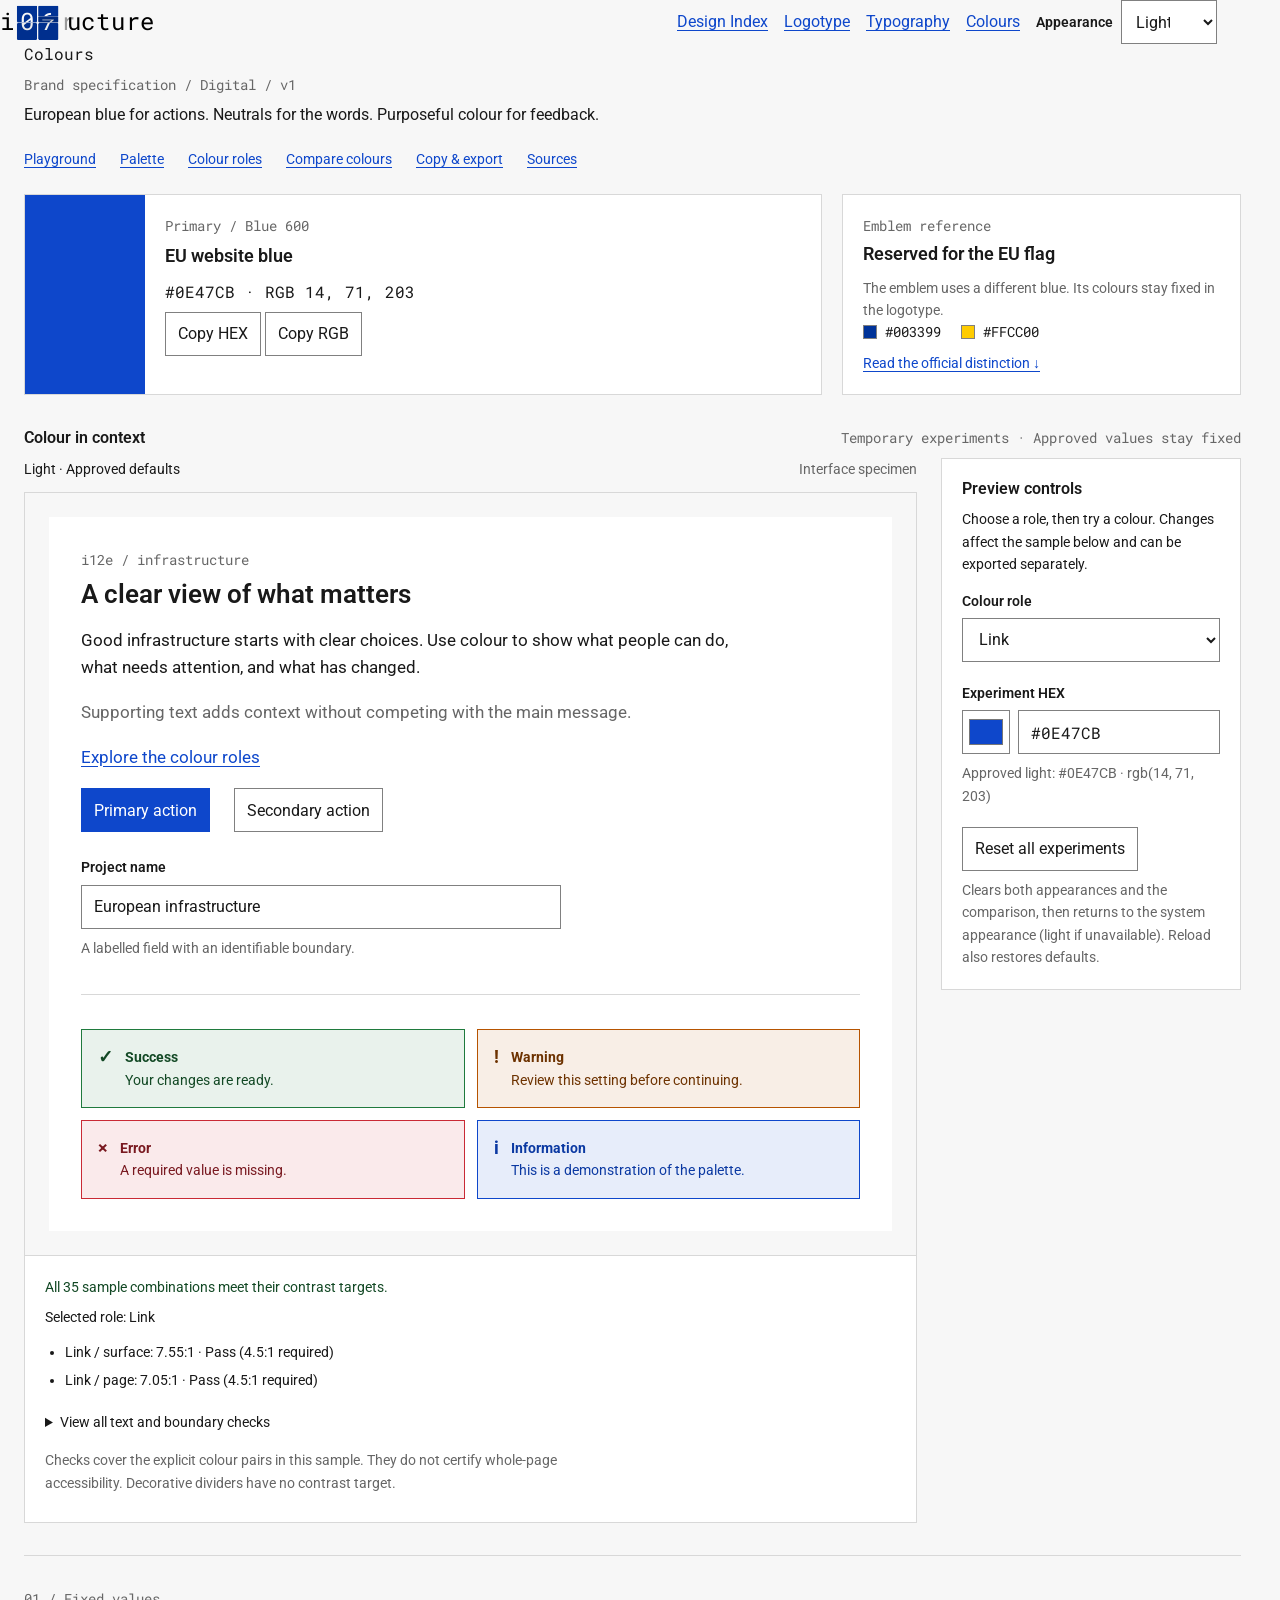
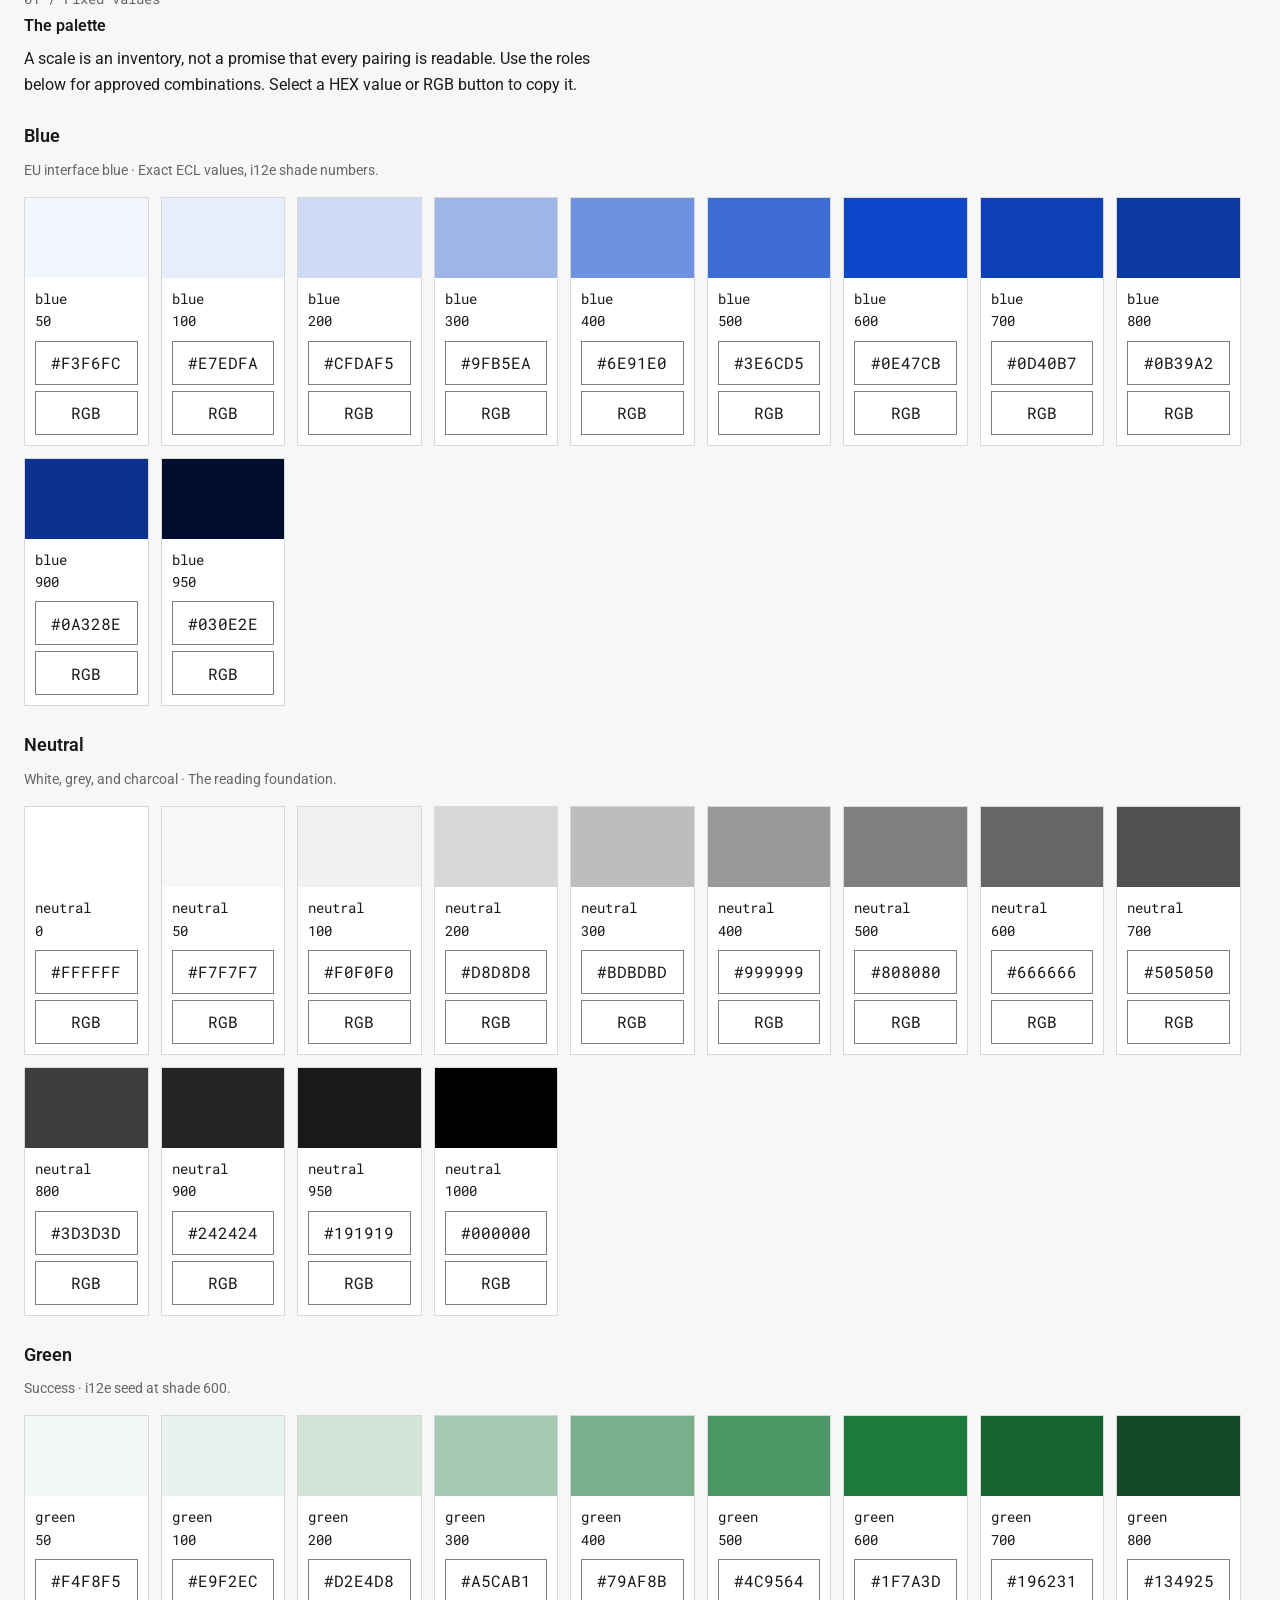
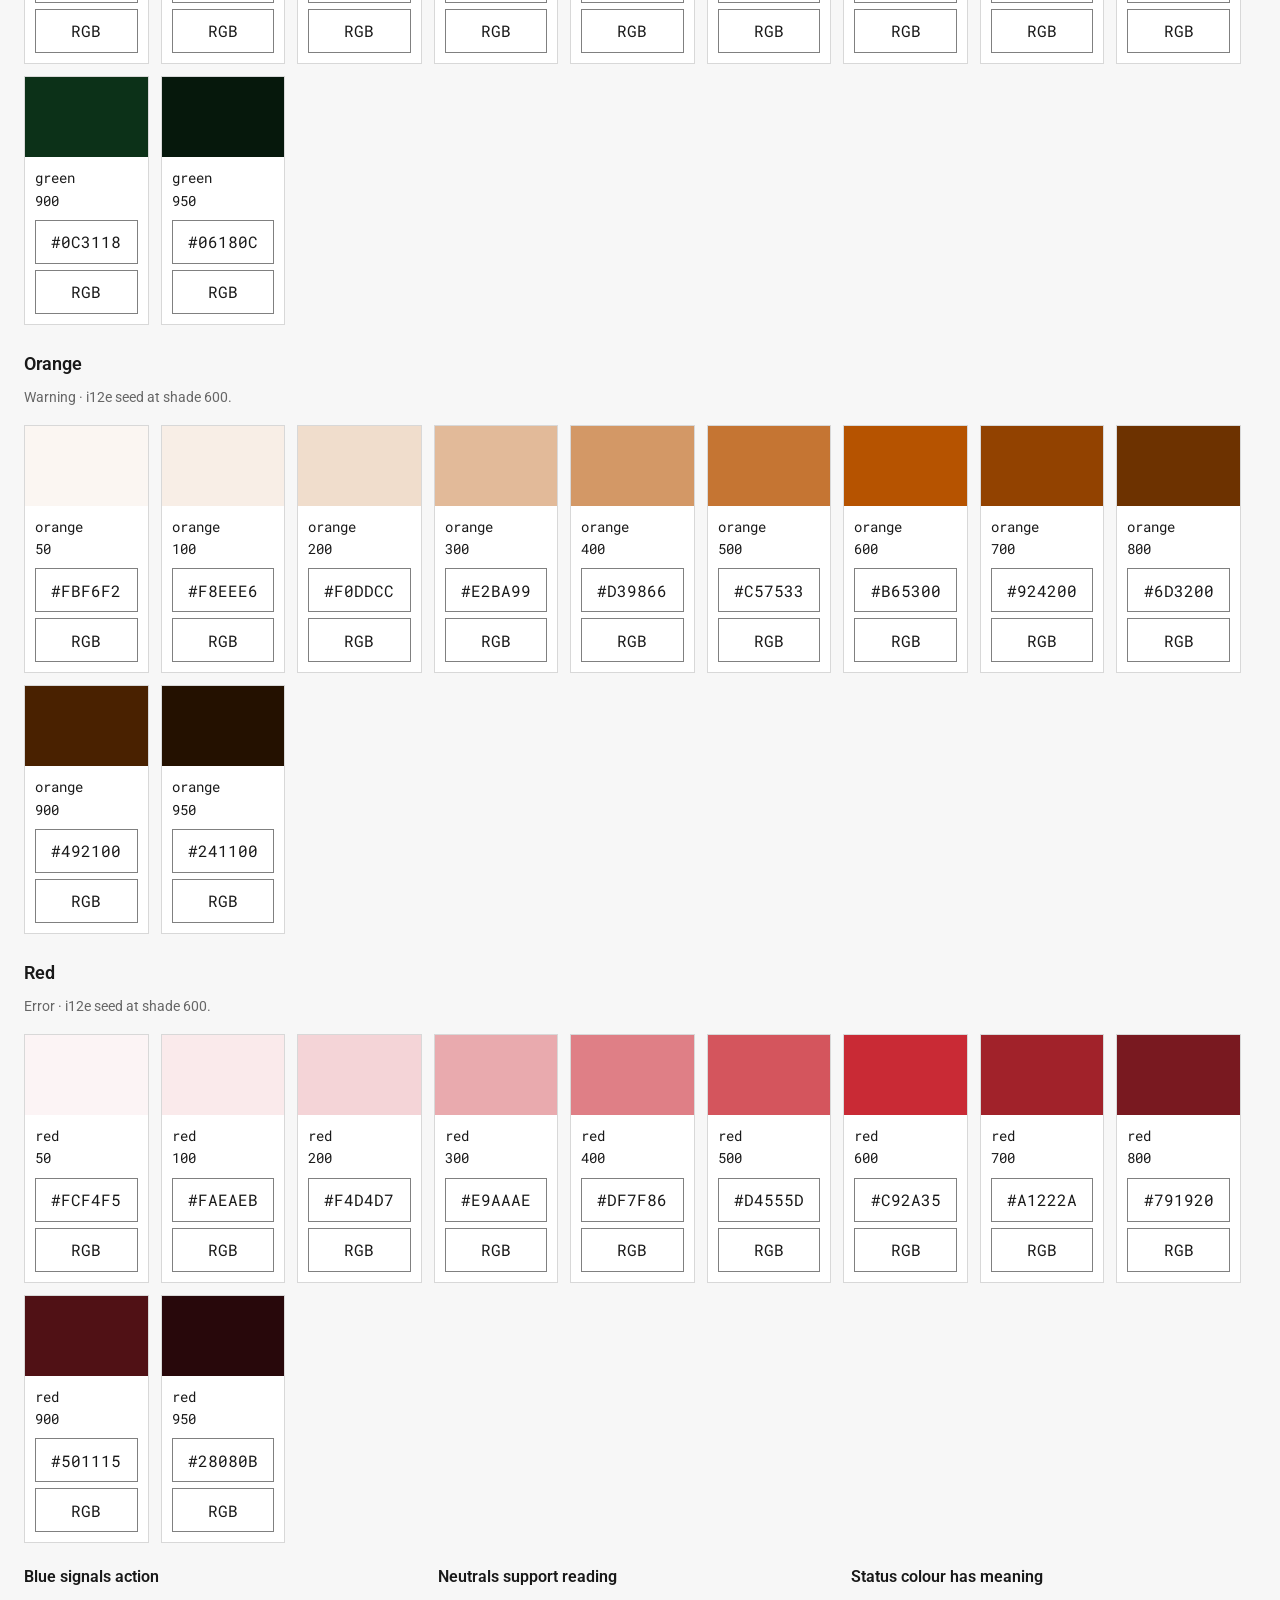
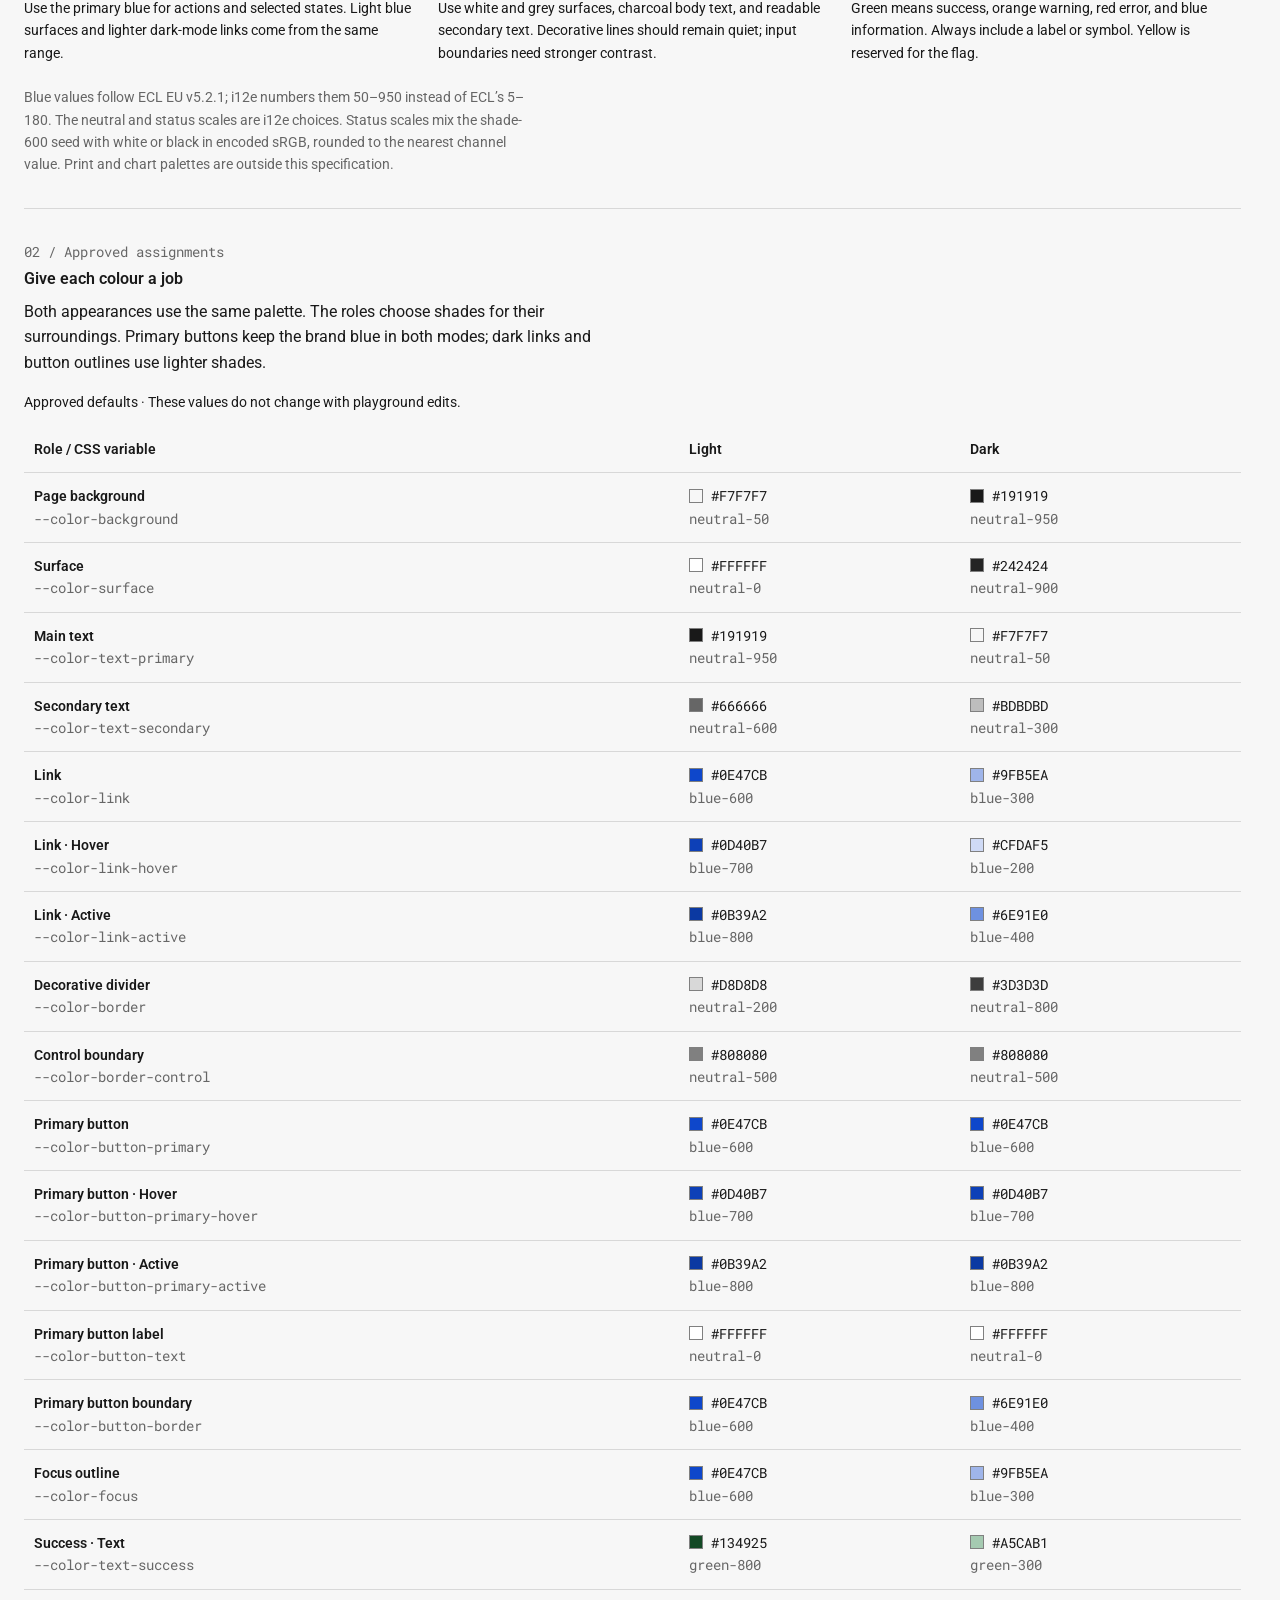
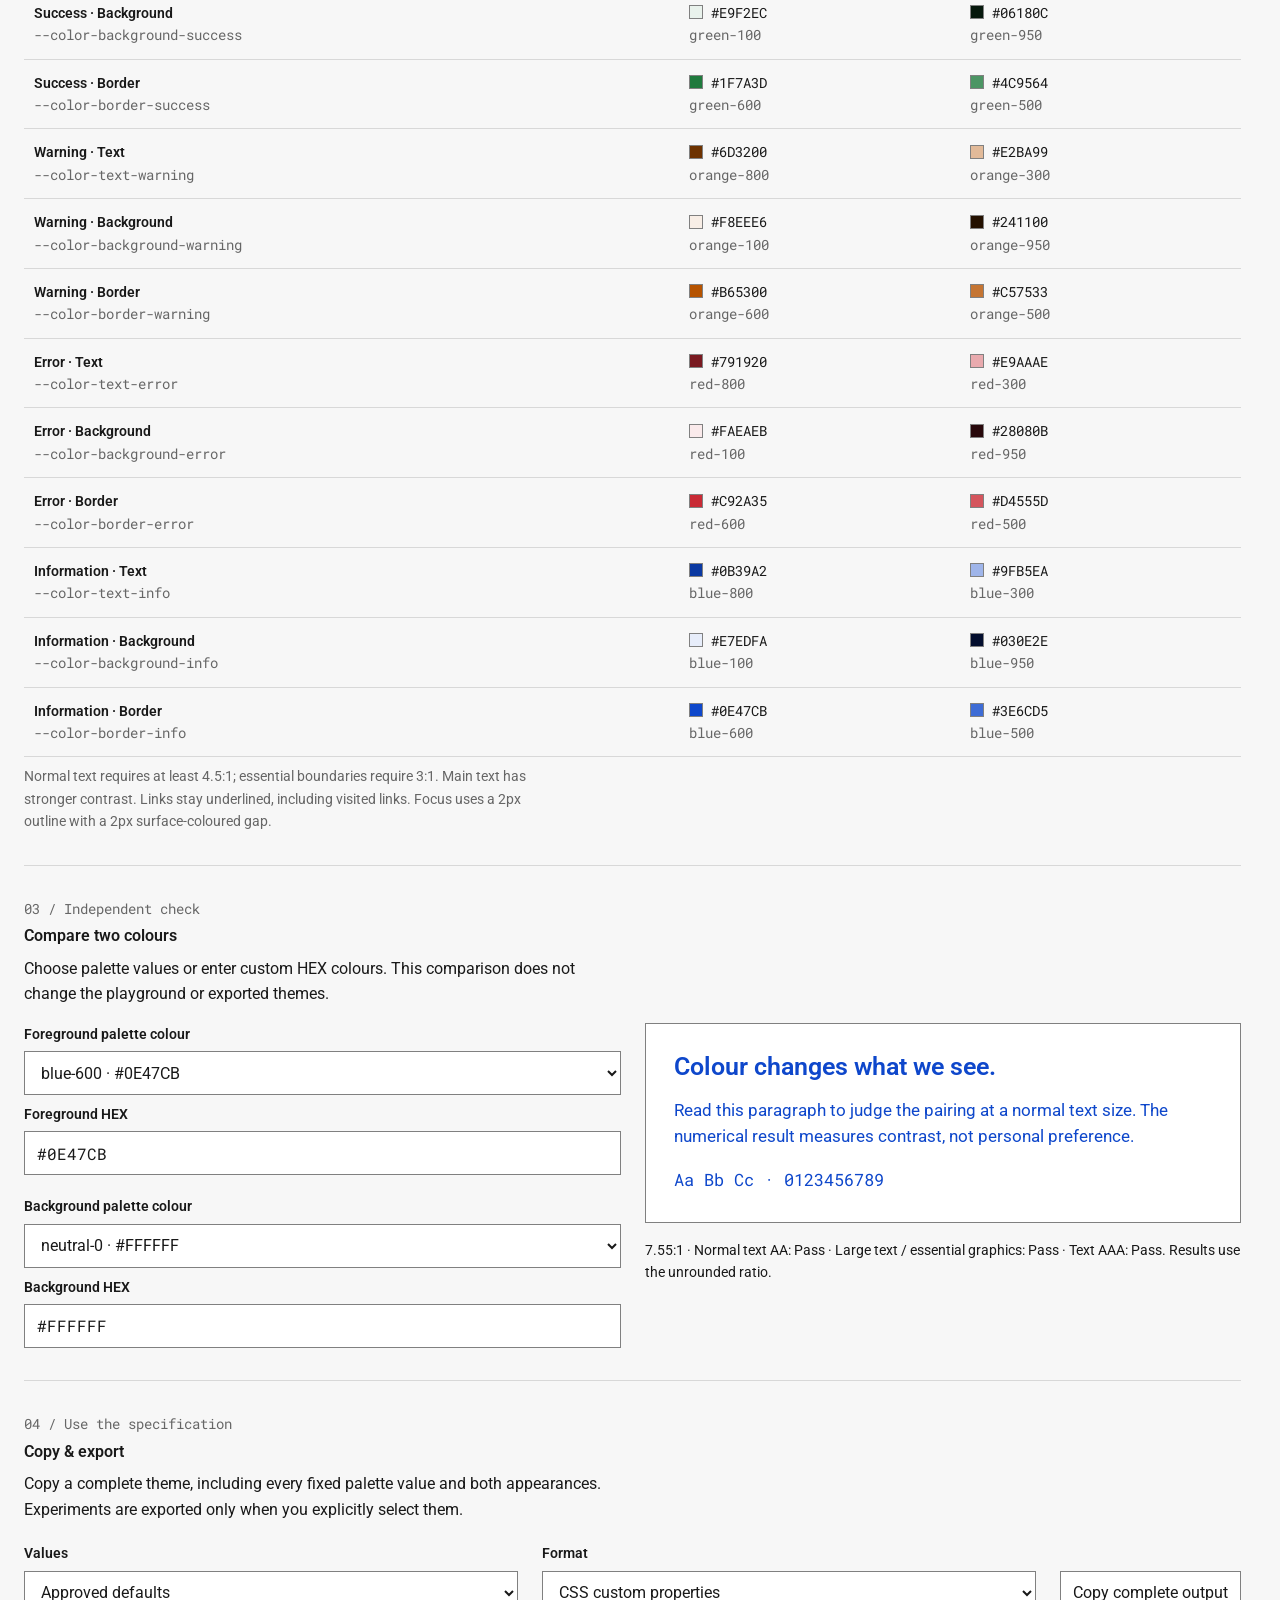
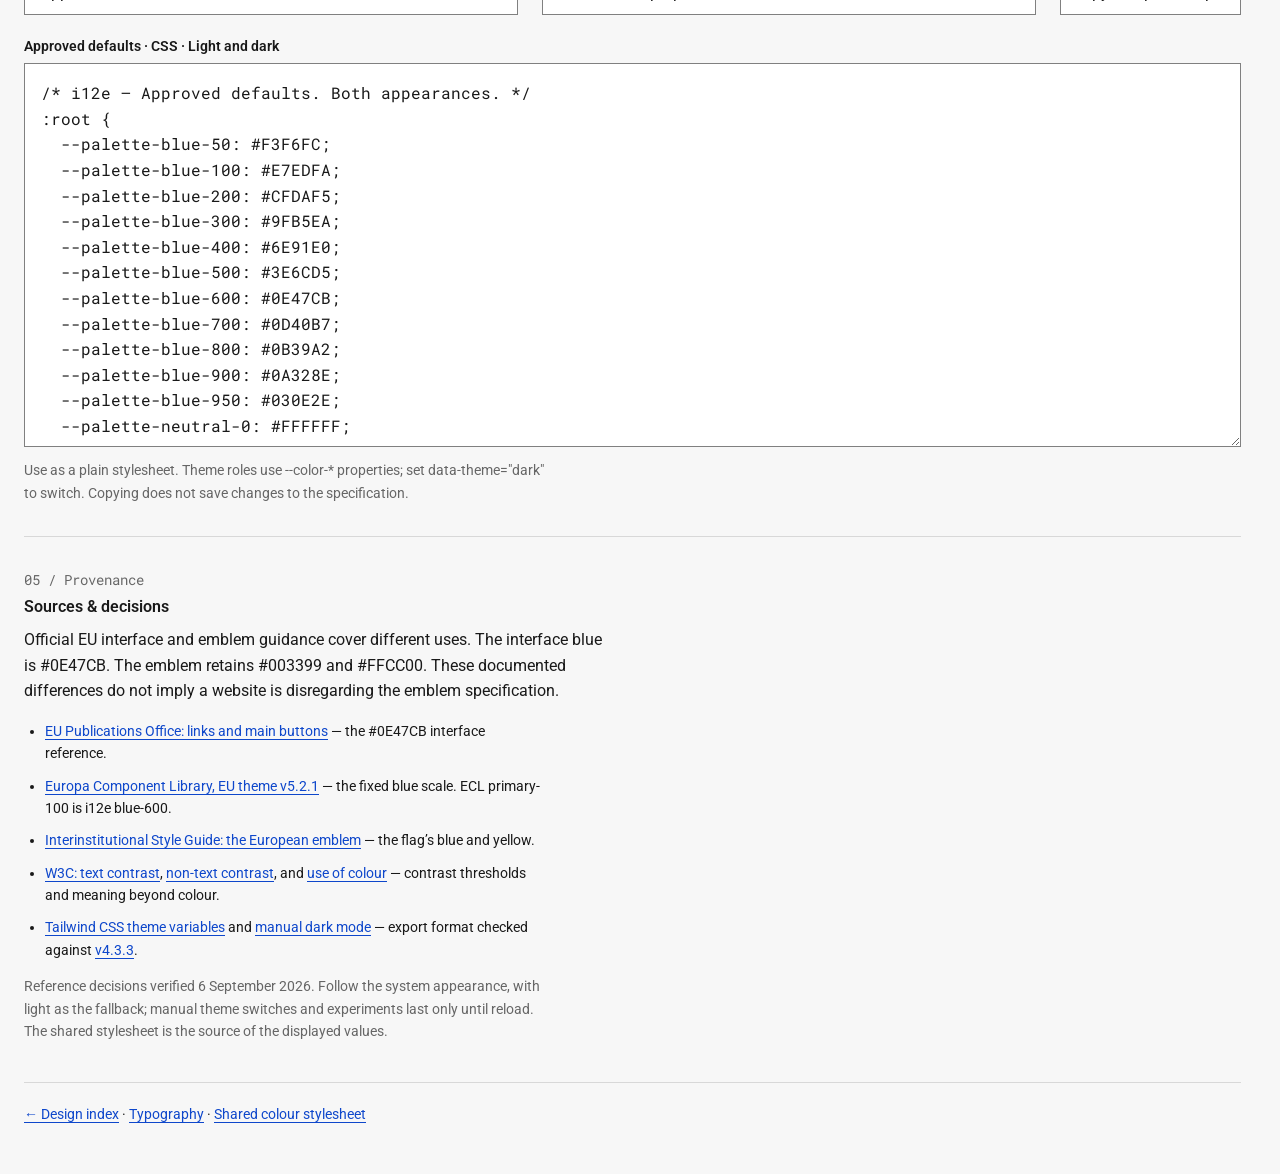
==== commit 0206762e: "wip: update layout Signed-off-by: Luke Gareth Ribchester <luke@luke.gr>" ====
--- a/colours.html
+++ b/colours.html
@@ -3,7 +3,7 @@
 <head>
     <meta charset="utf-8"/>
     <meta name="color-scheme" content="light dark"/>
-    <script src="./assets/js/appearance.js"></script>
+    <script src="./assets/js/appearance.js?v=plan-appearance-1"></script>
     <script src="./assets/js/logo-appearance.js?v=logo-canvas-2"></script>
     <meta name="viewport" content="width=device-width, initial-scale=1"/>
     <meta name="description"
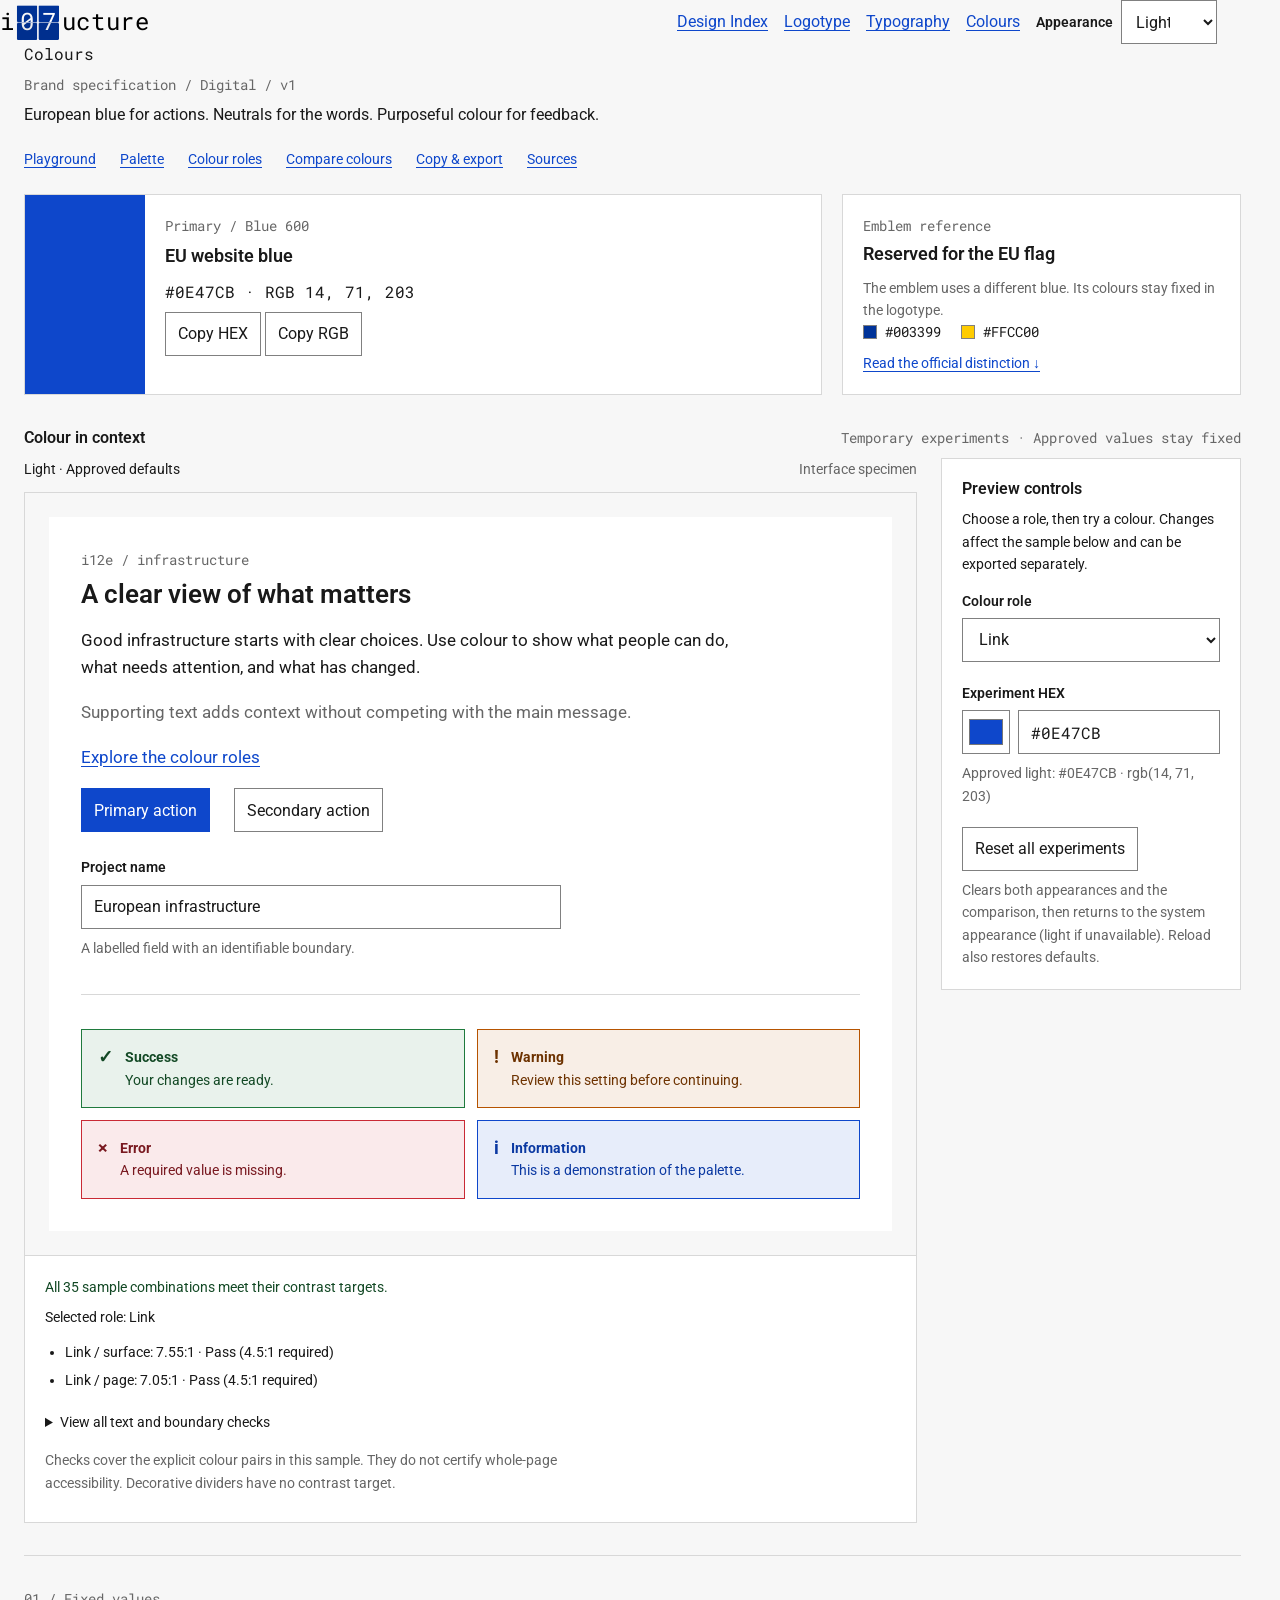
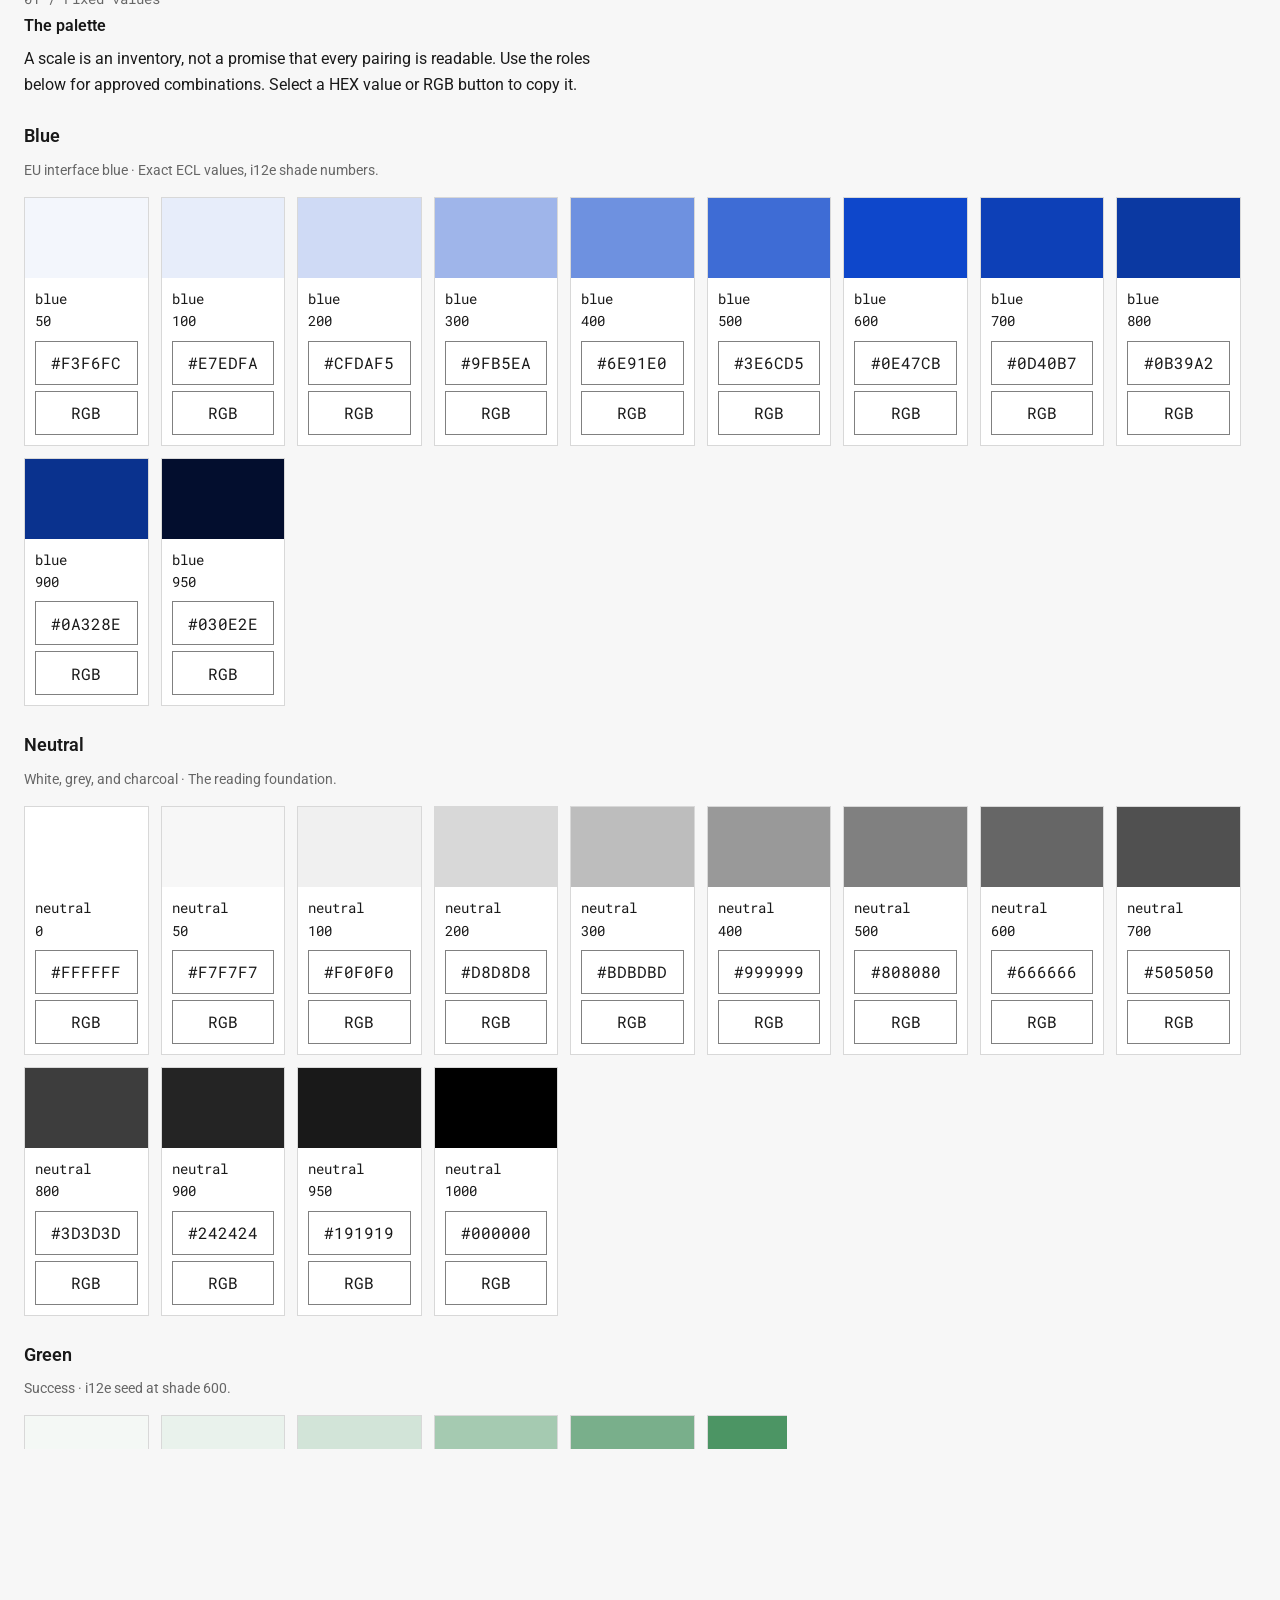
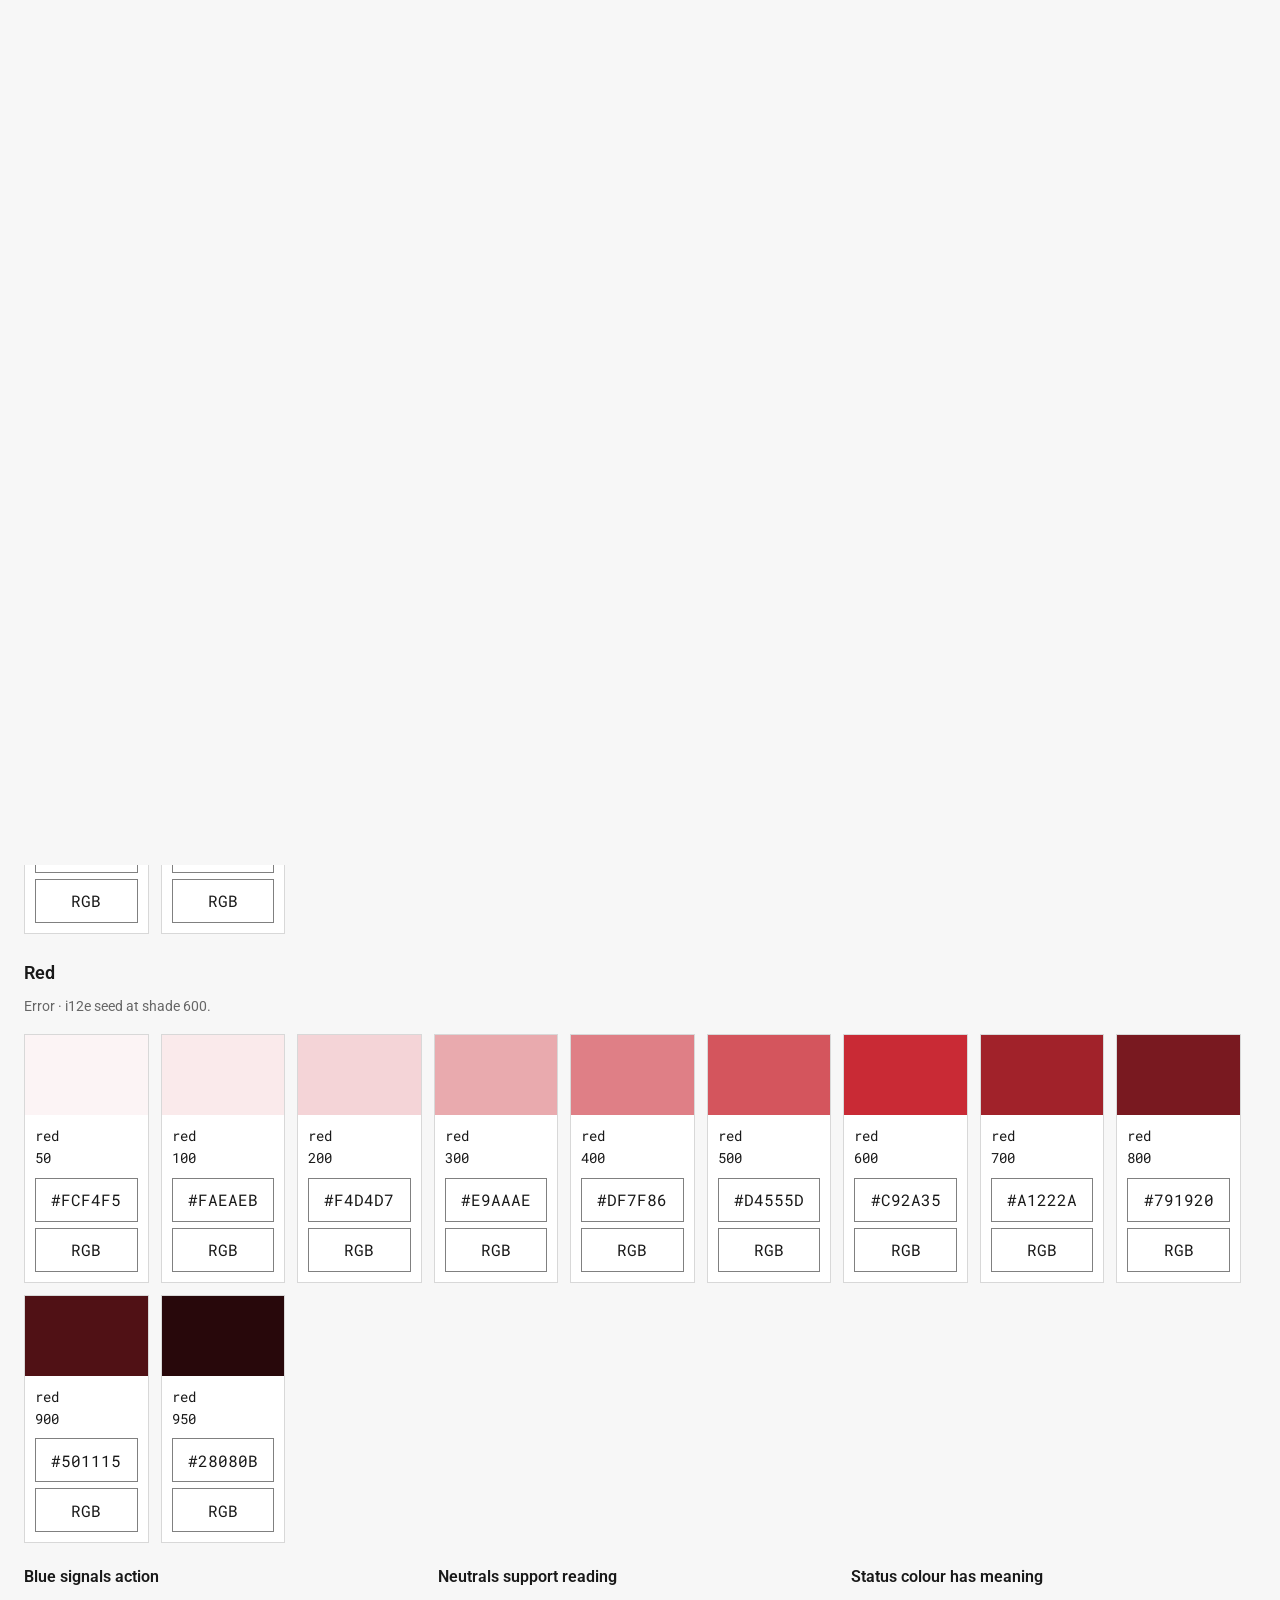
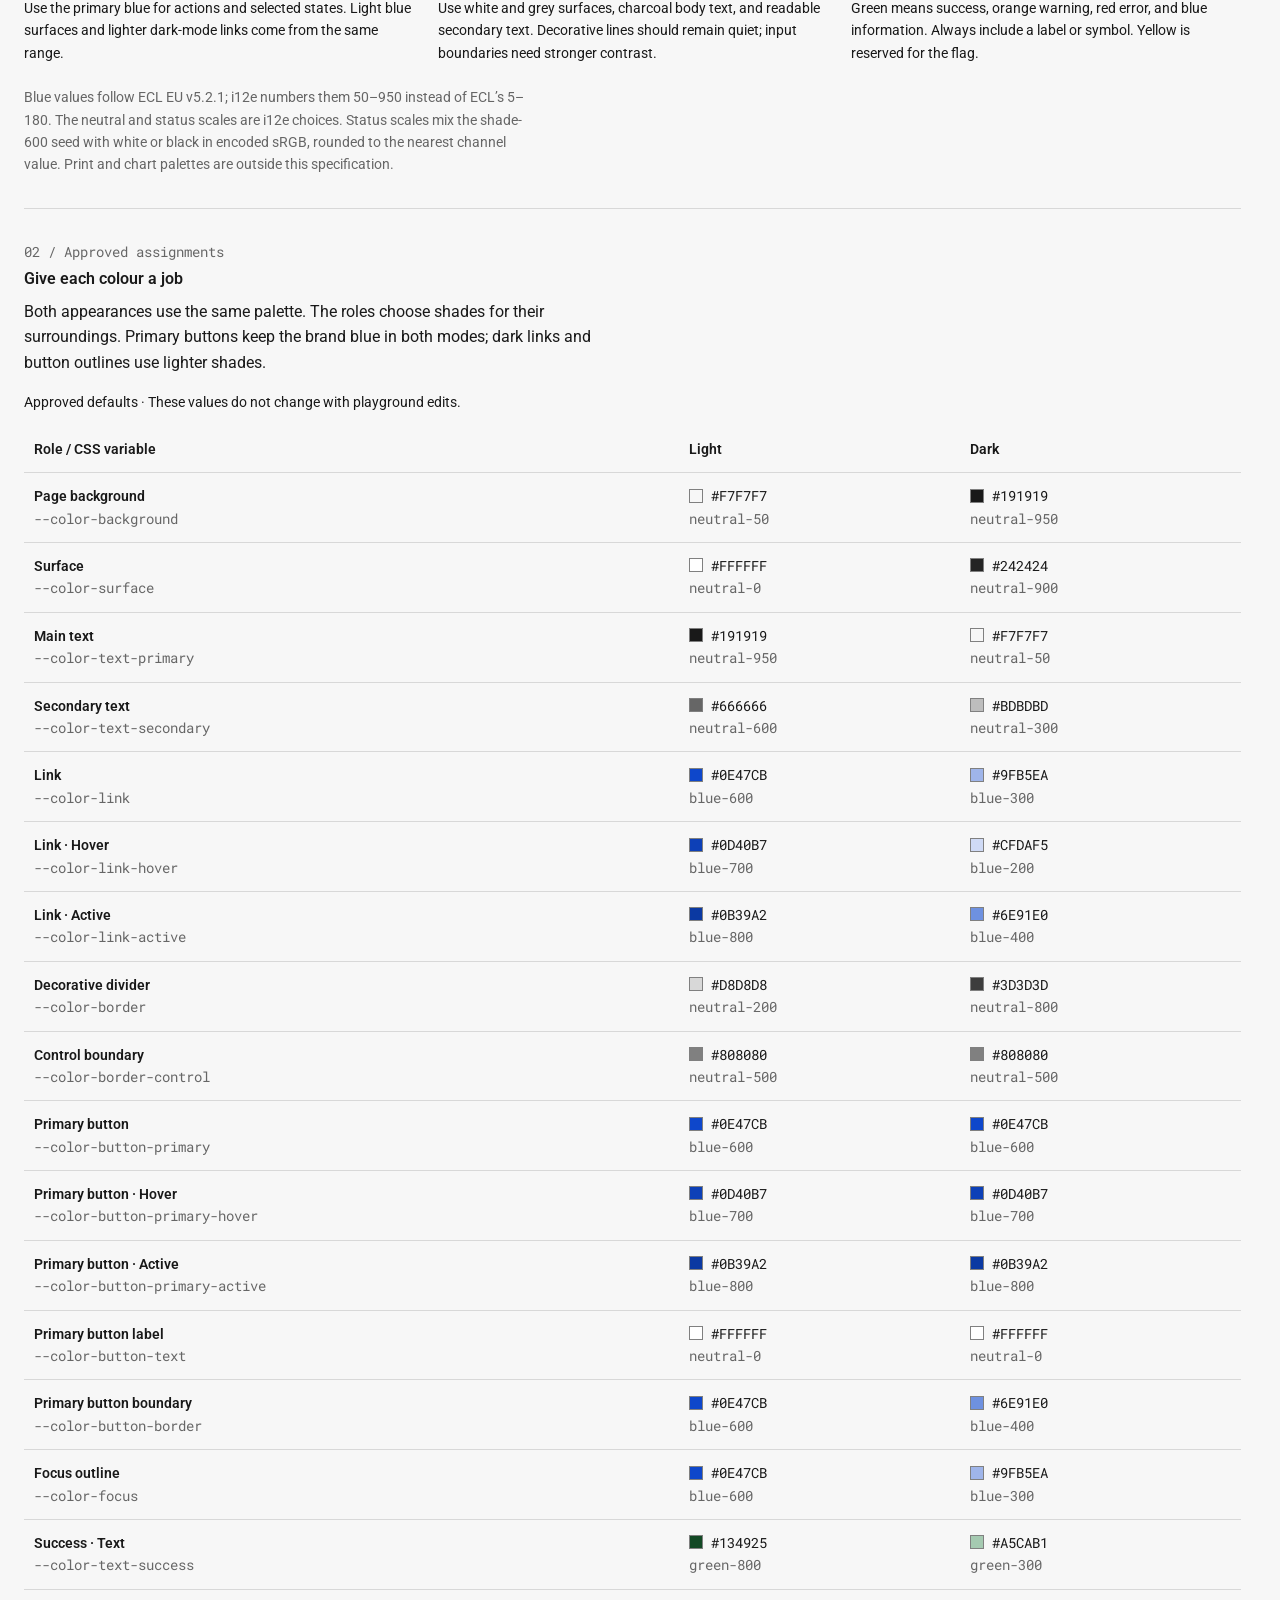
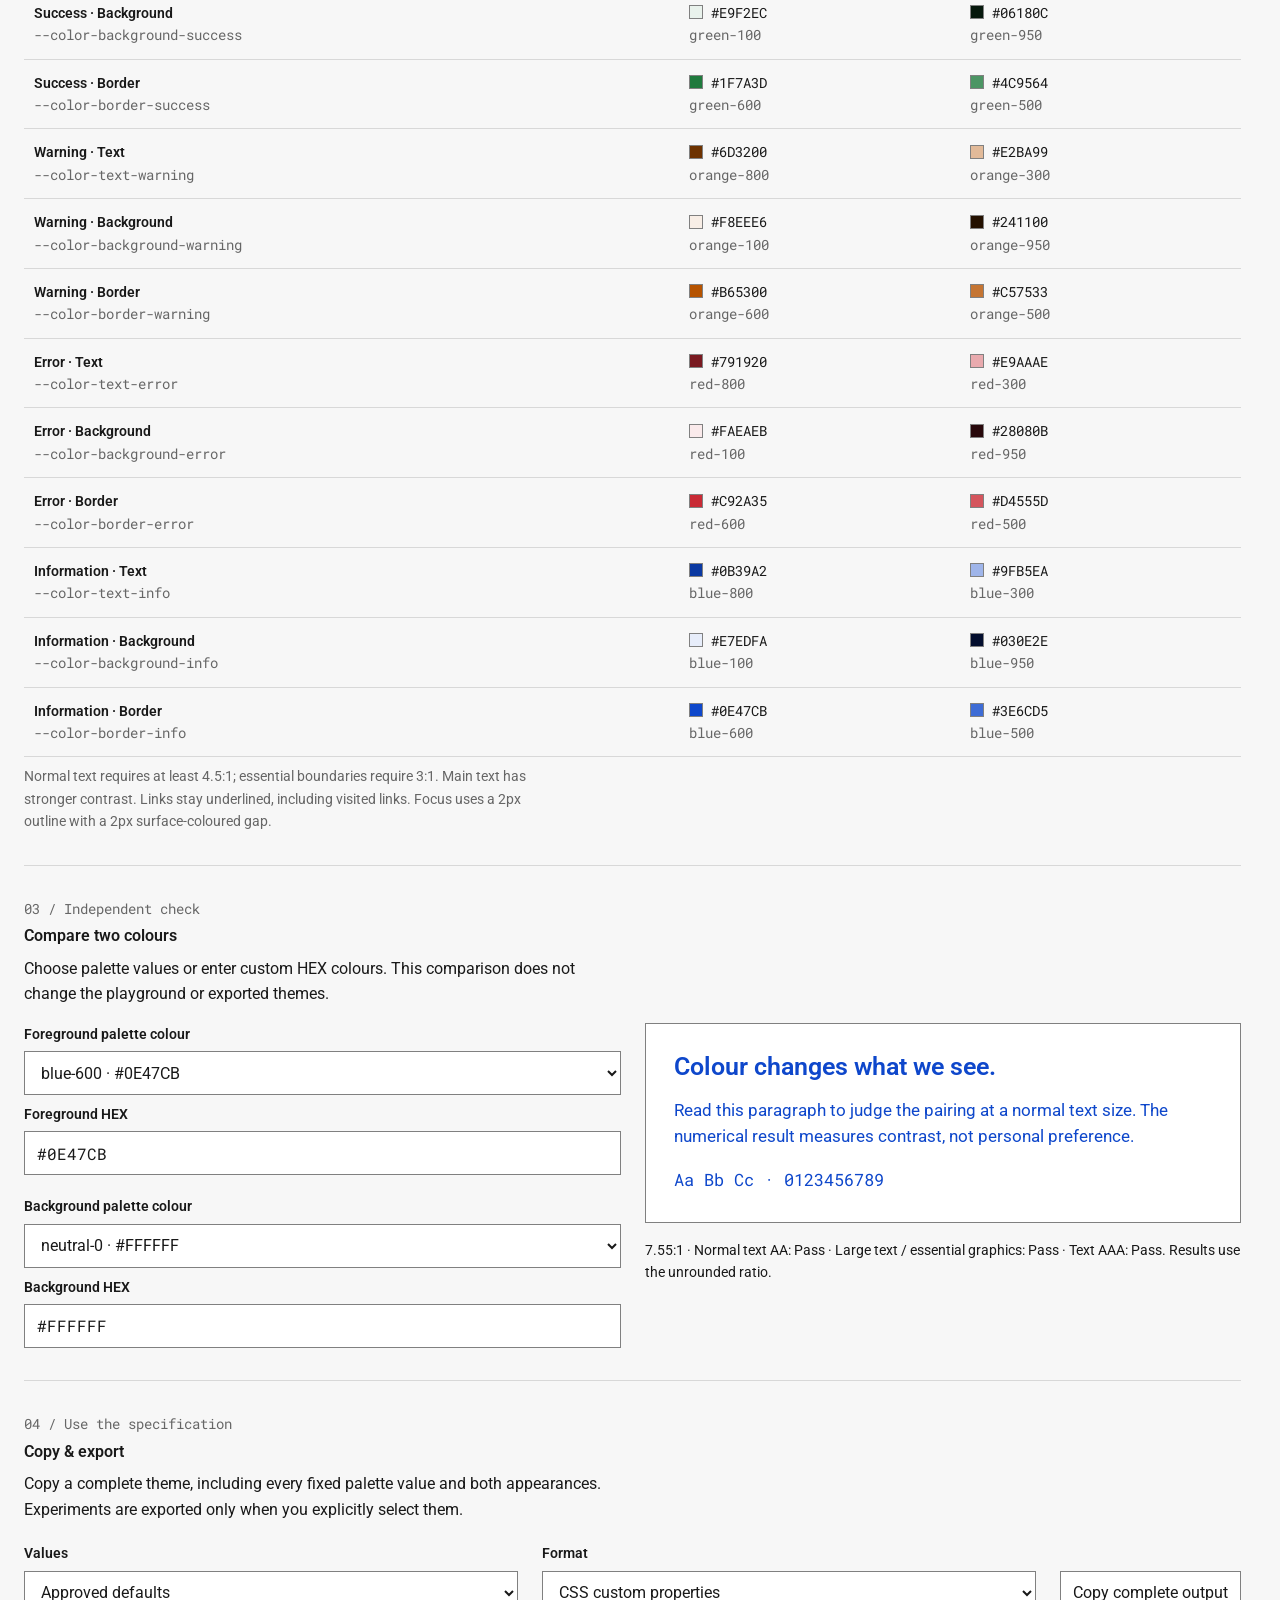
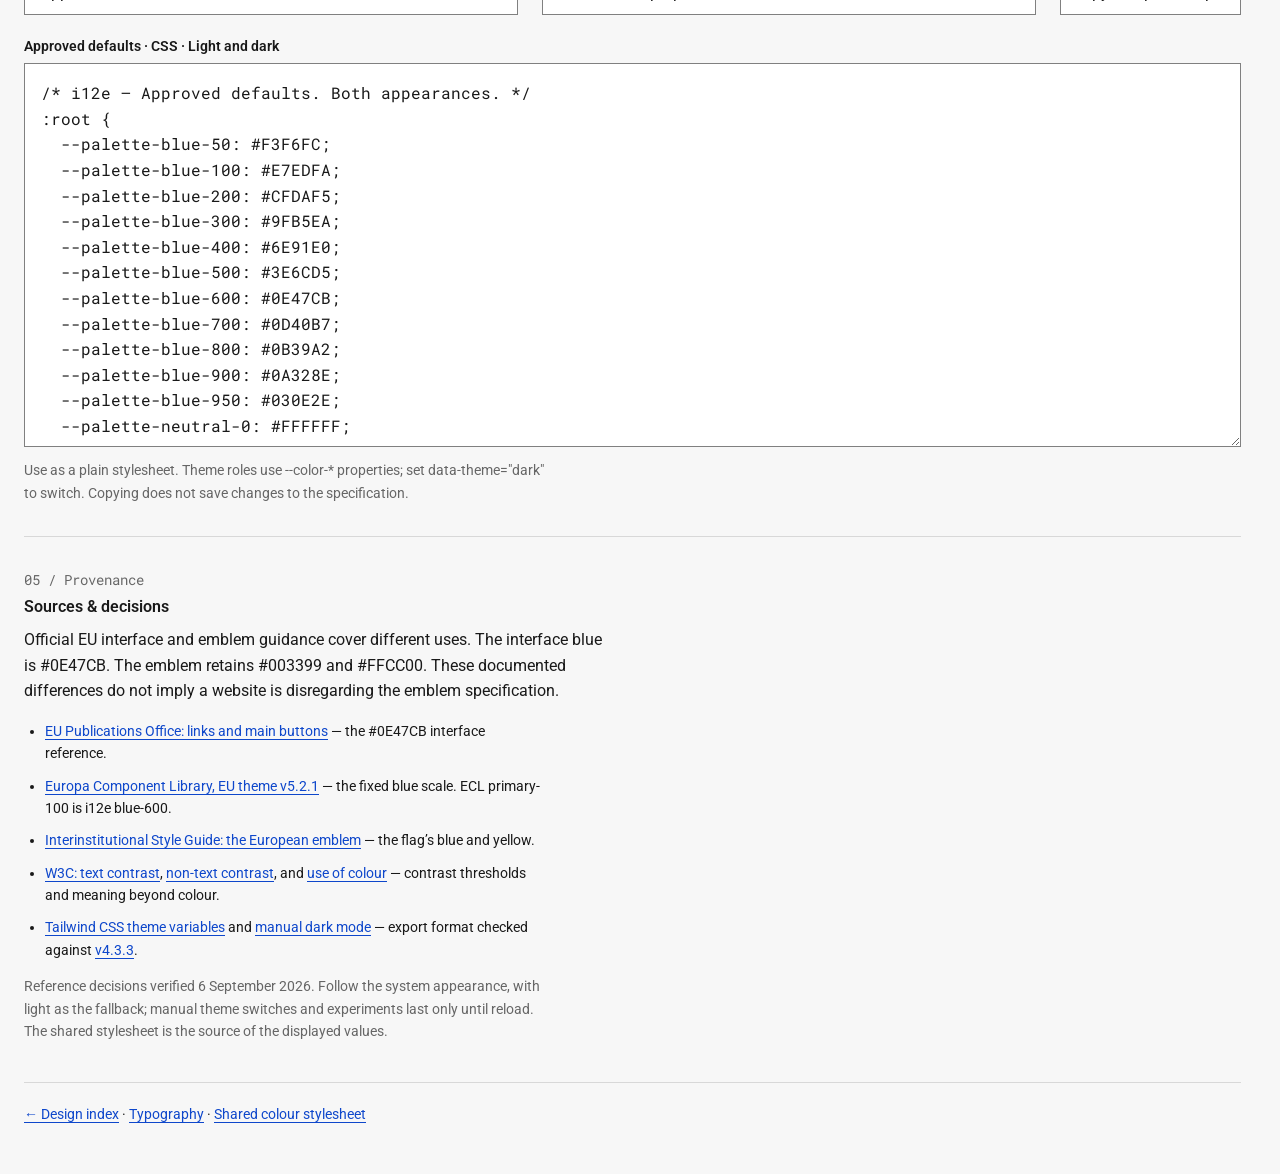
==== commit 7a3b50a5: "wip: update layout Signed-off-by: Luke Gareth Ribchester <luke@luke.gr>" ====
--- a/colours.html
+++ b/colours.html
@@ -4,7 +4,7 @@
     <meta charset="utf-8"/>
     <meta name="color-scheme" content="light dark"/>
     <script src="./assets/js/appearance.js?v=plan-appearance-1"></script>
-    <script src="./assets/js/logo-appearance.js?v=logo-canvas-2"></script>
+    <script src="./assets/js/logo-appearance.js?v=logo-once-1"></script>
     <meta name="viewport" content="width=device-width, initial-scale=1"/>
     <meta name="description"
           content="The i12e colour specification: EU web blue, full palettes, light and dark roles, contrast checks, and theme exports."/>
@@ -644,8 +644,8 @@
 <a class="skip-link" href="#main">Skip to colours</a>
     <header class="page-header">
         <div class="brand">
-            <iframe class="site-logo" data-logo-fit
-                    src="./assets/images/logo.svg?variant=6&amp;autoplay=1&amp;v=logo-canvas-2"
+            <iframe data-logo-play-once class="site-logo" data-logo-fit
+                    src="./assets/images/logo.svg?variant=6&amp;autoplay=0&amp;v=logo-canvas-2"
                     title="Animated i12e.eu logotype"
                     width="256" height="35" tabindex="-1" aria-hidden="true"></iframe>
             <span class="brand-name">i12e.eu</span>
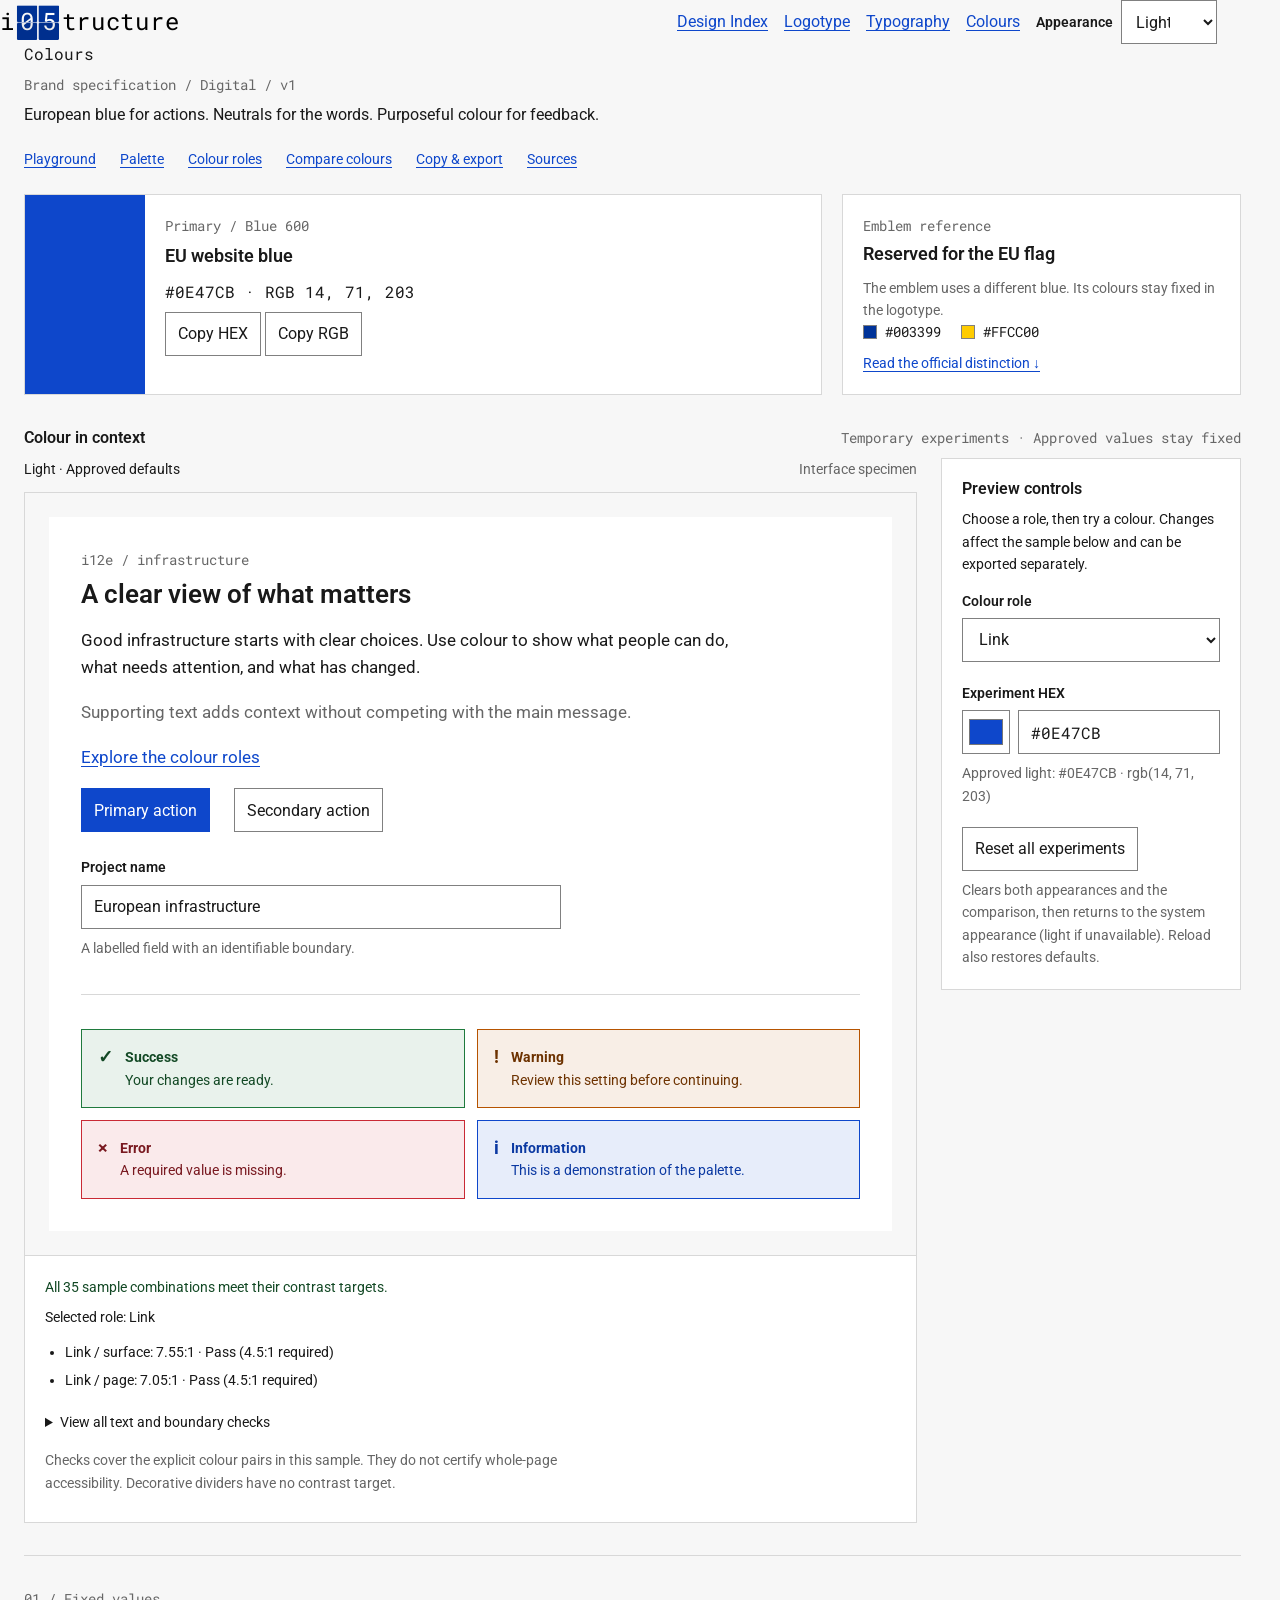
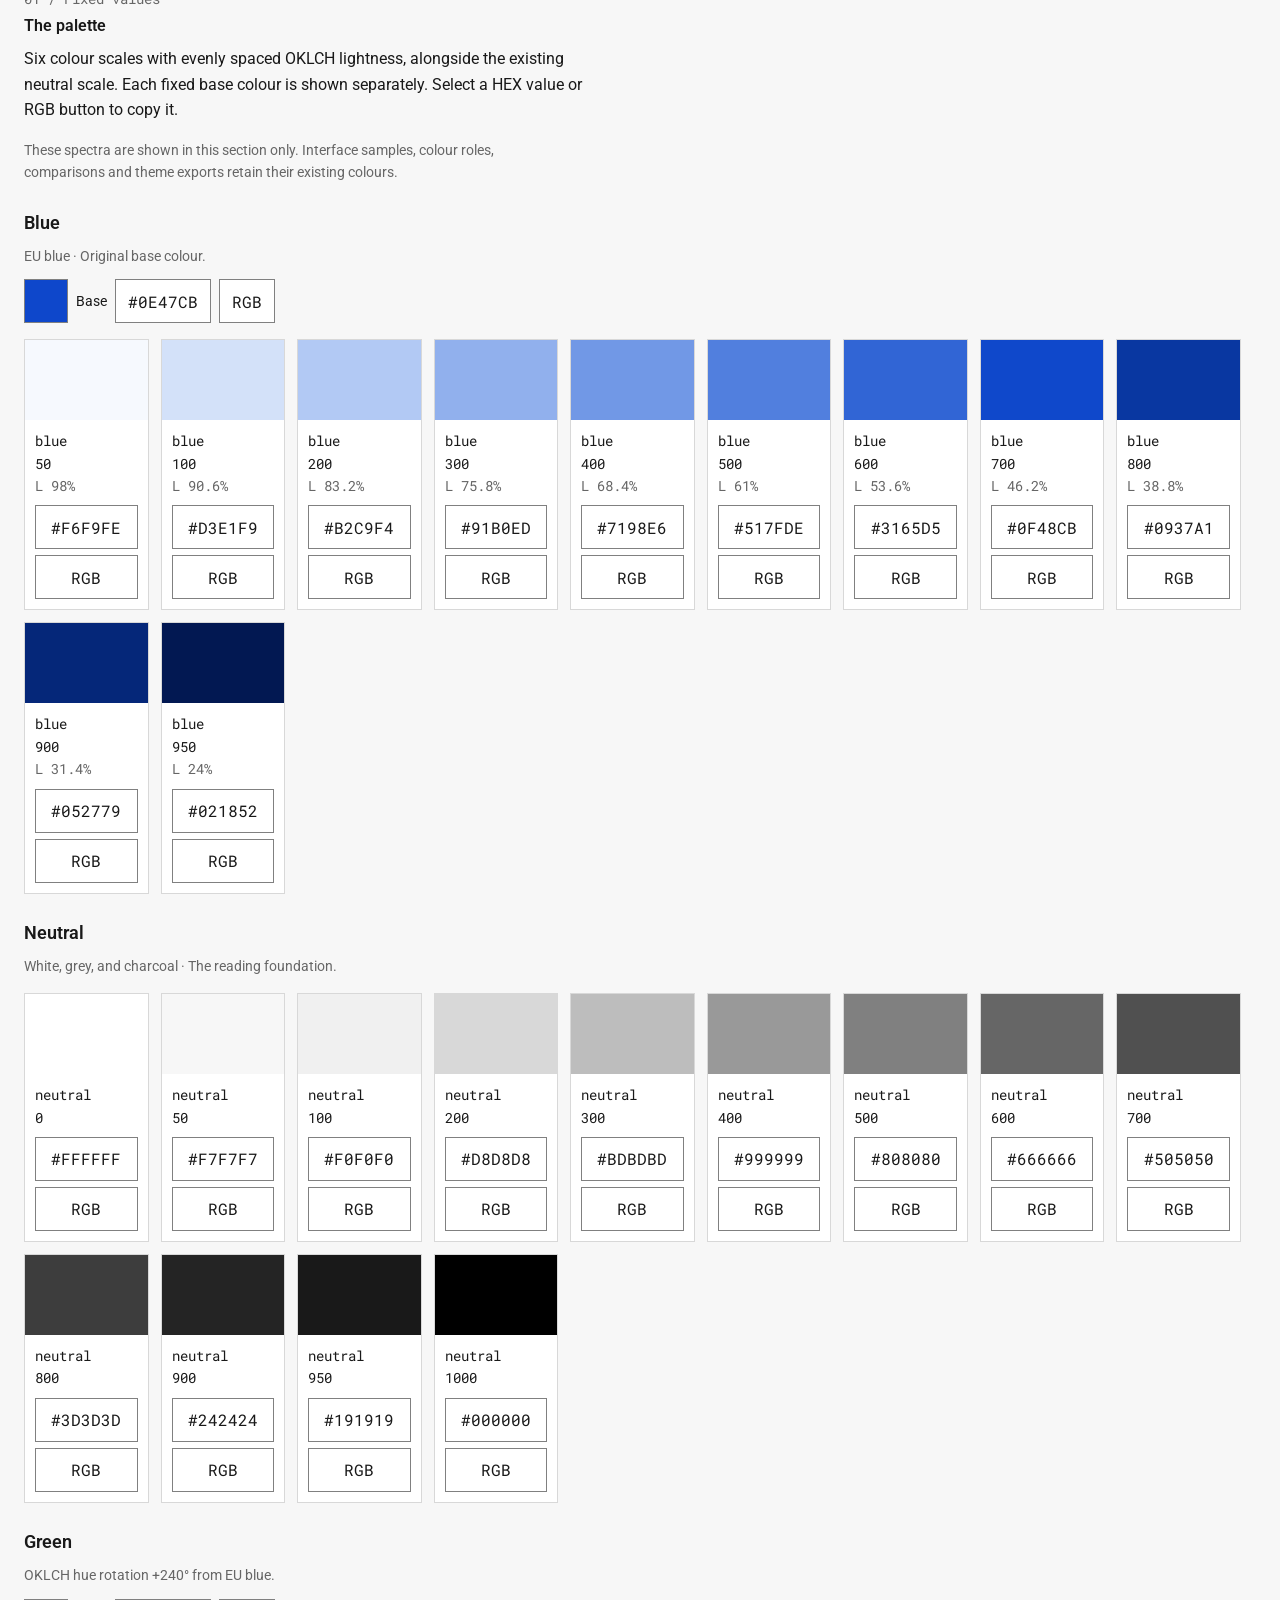
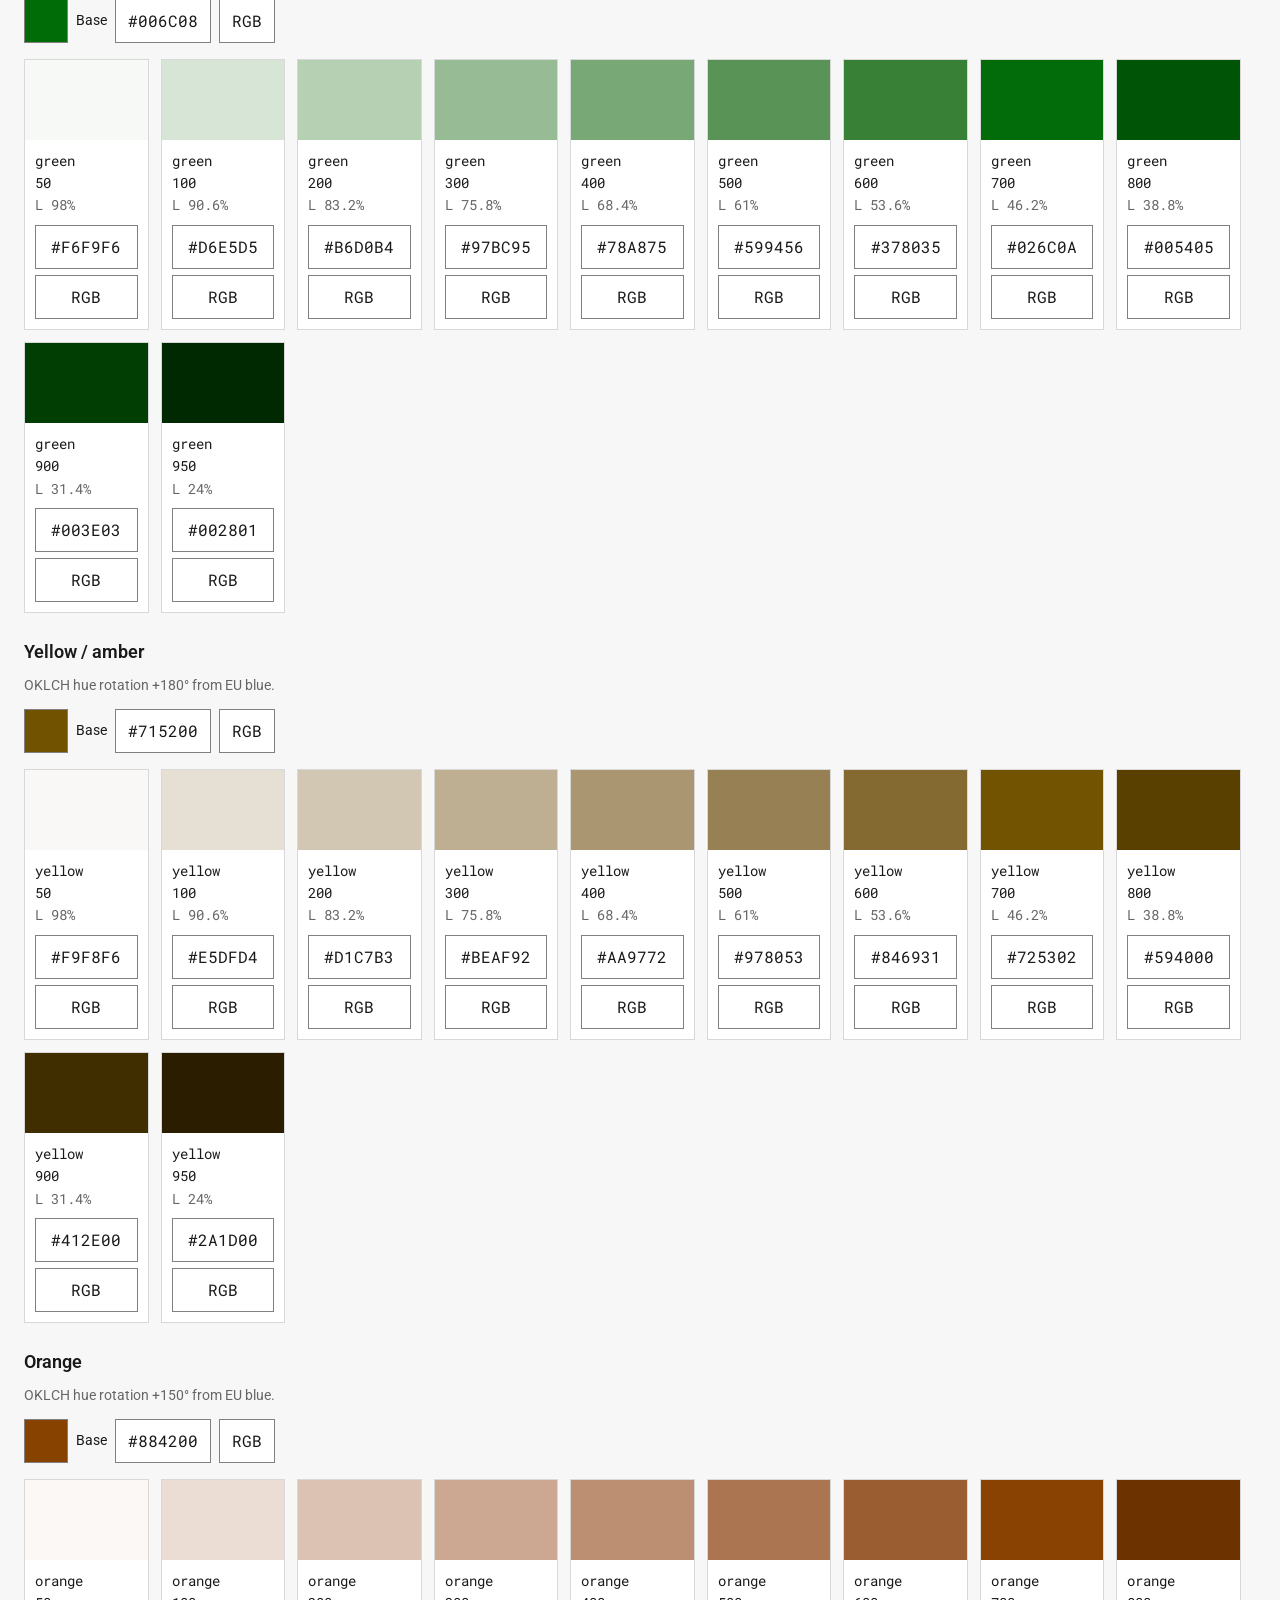
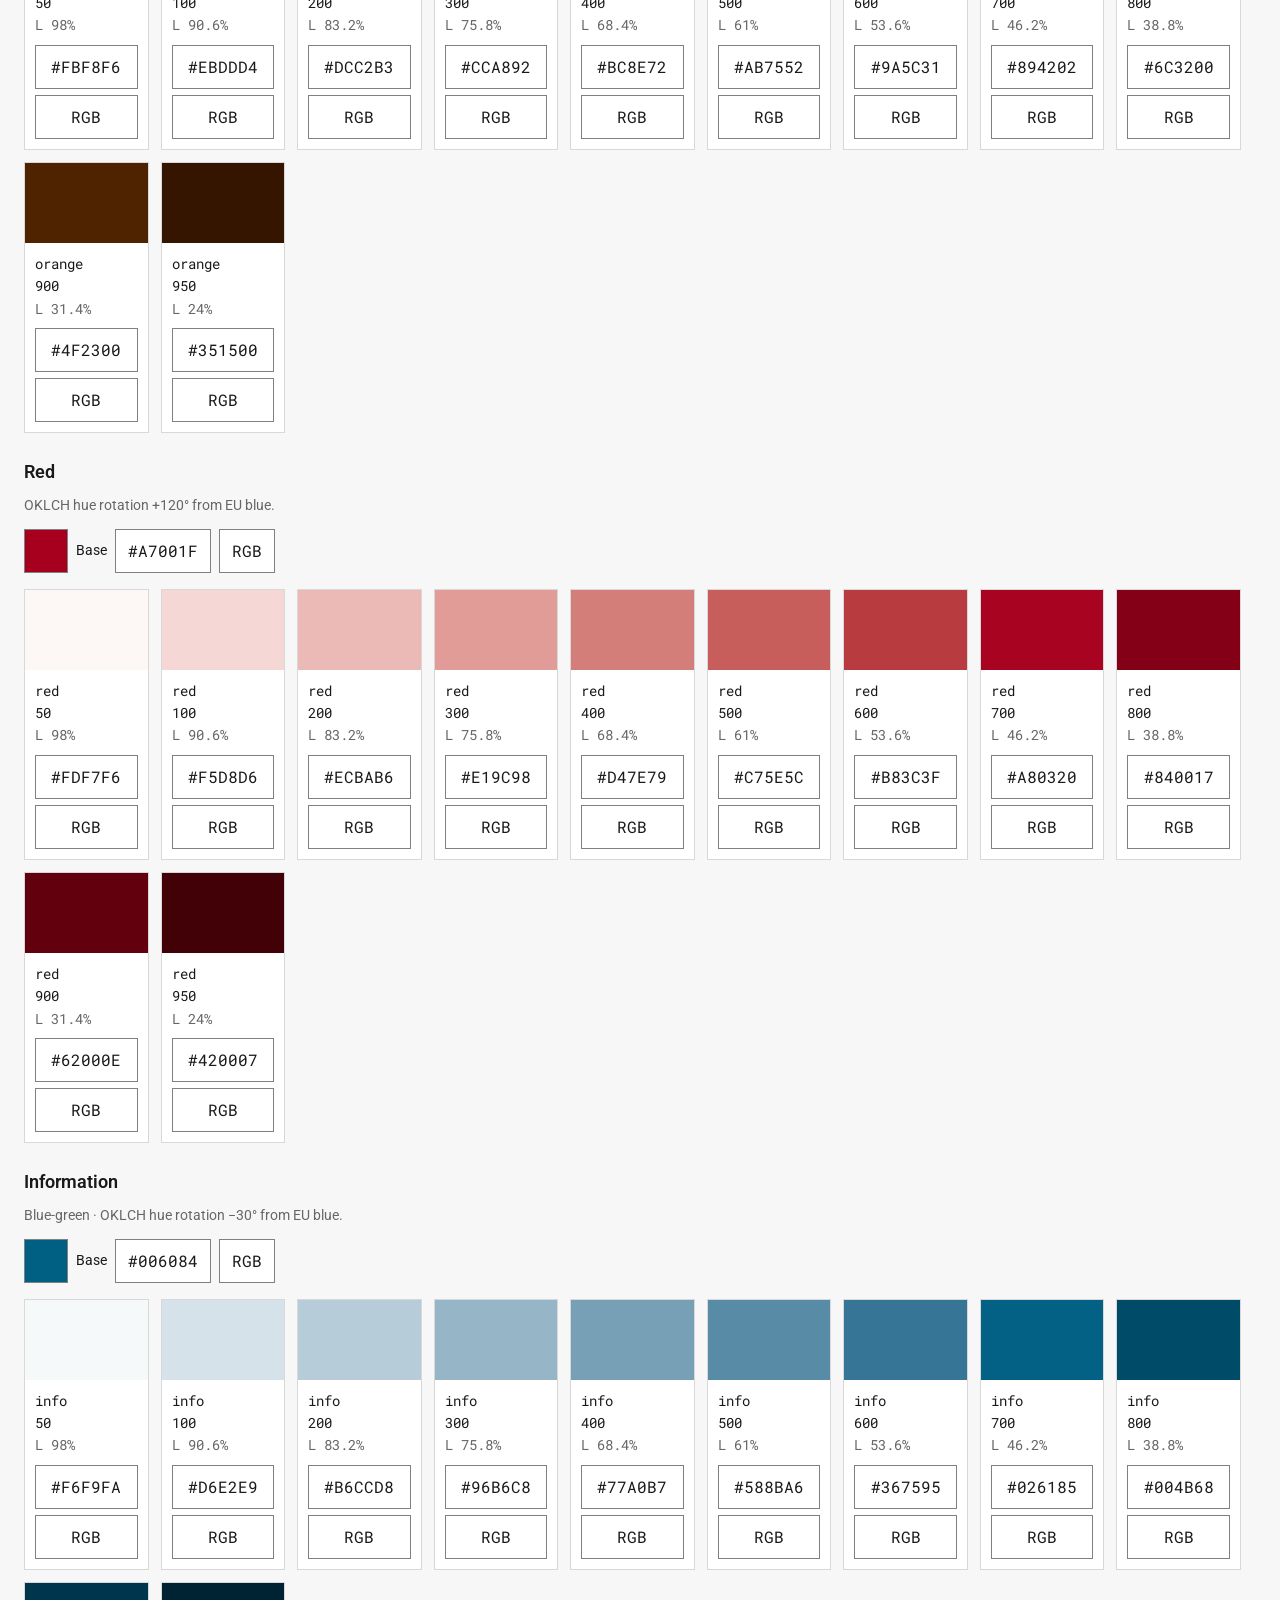
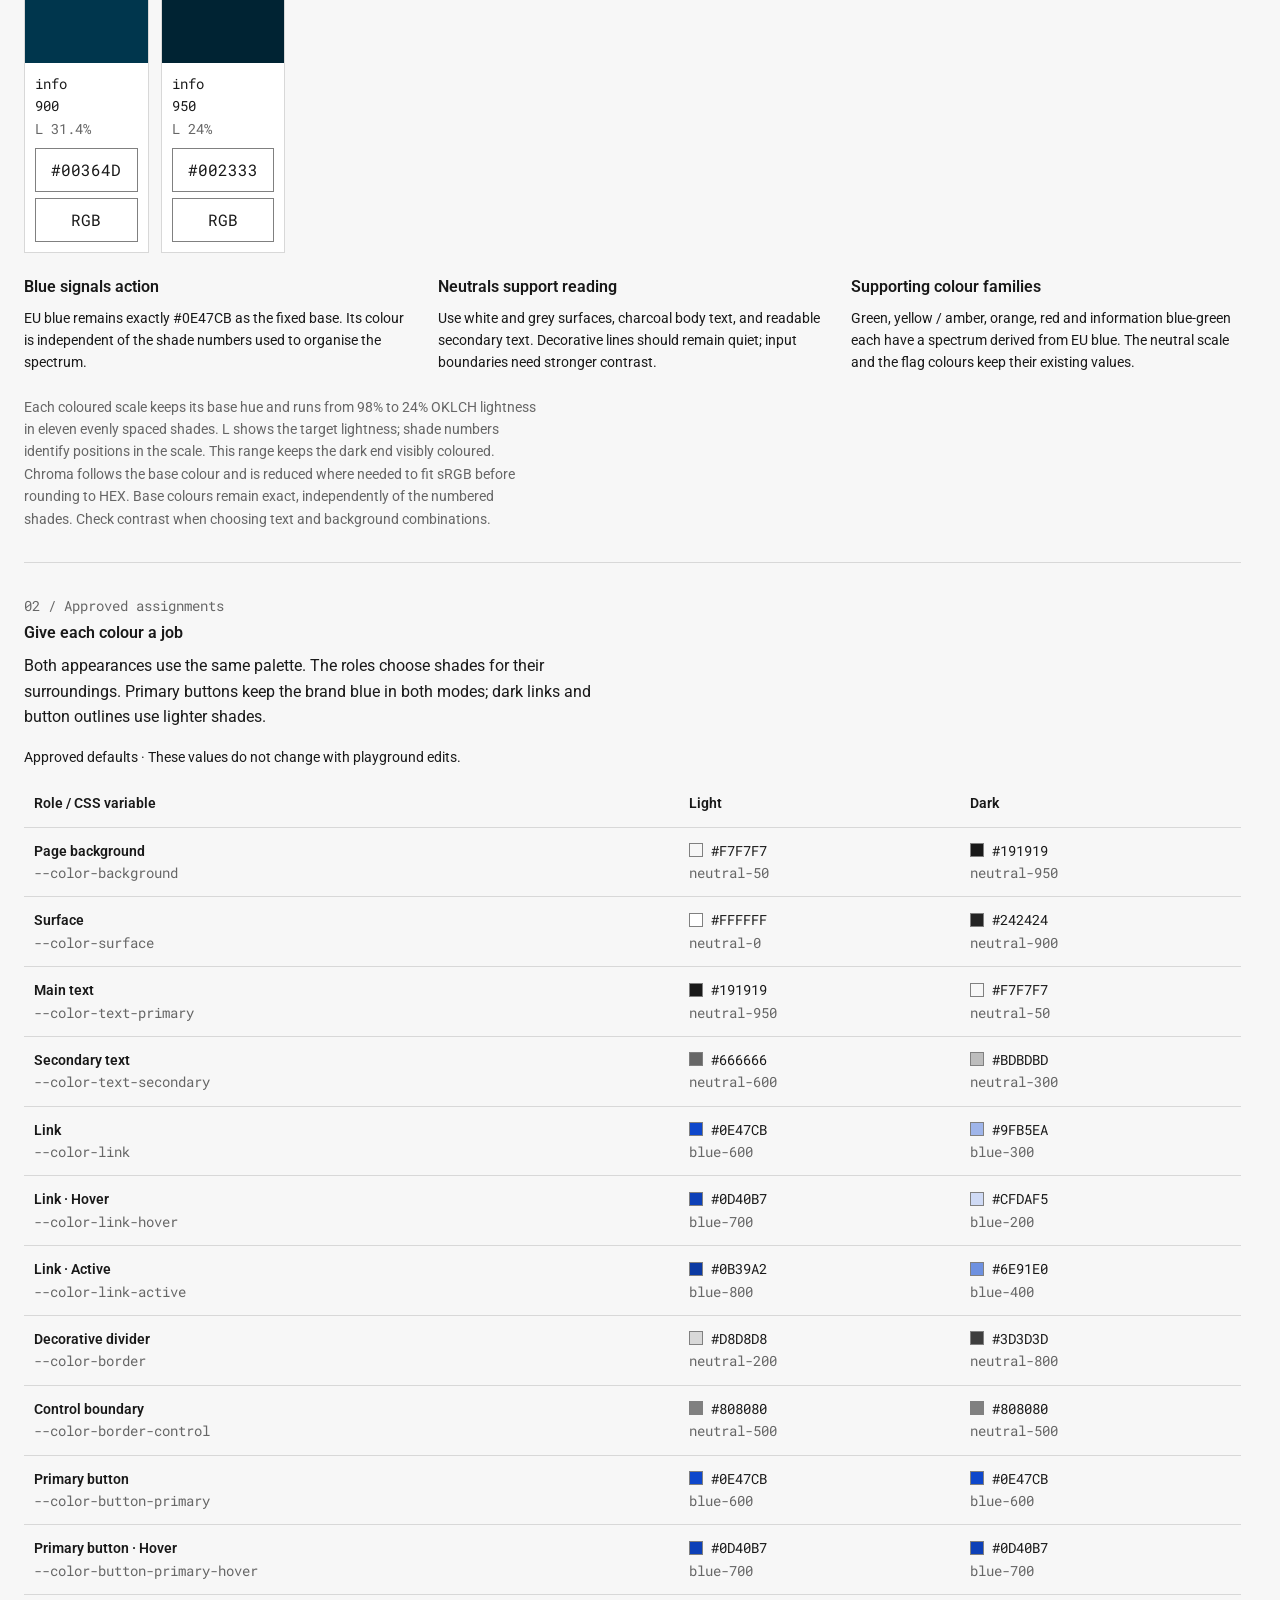
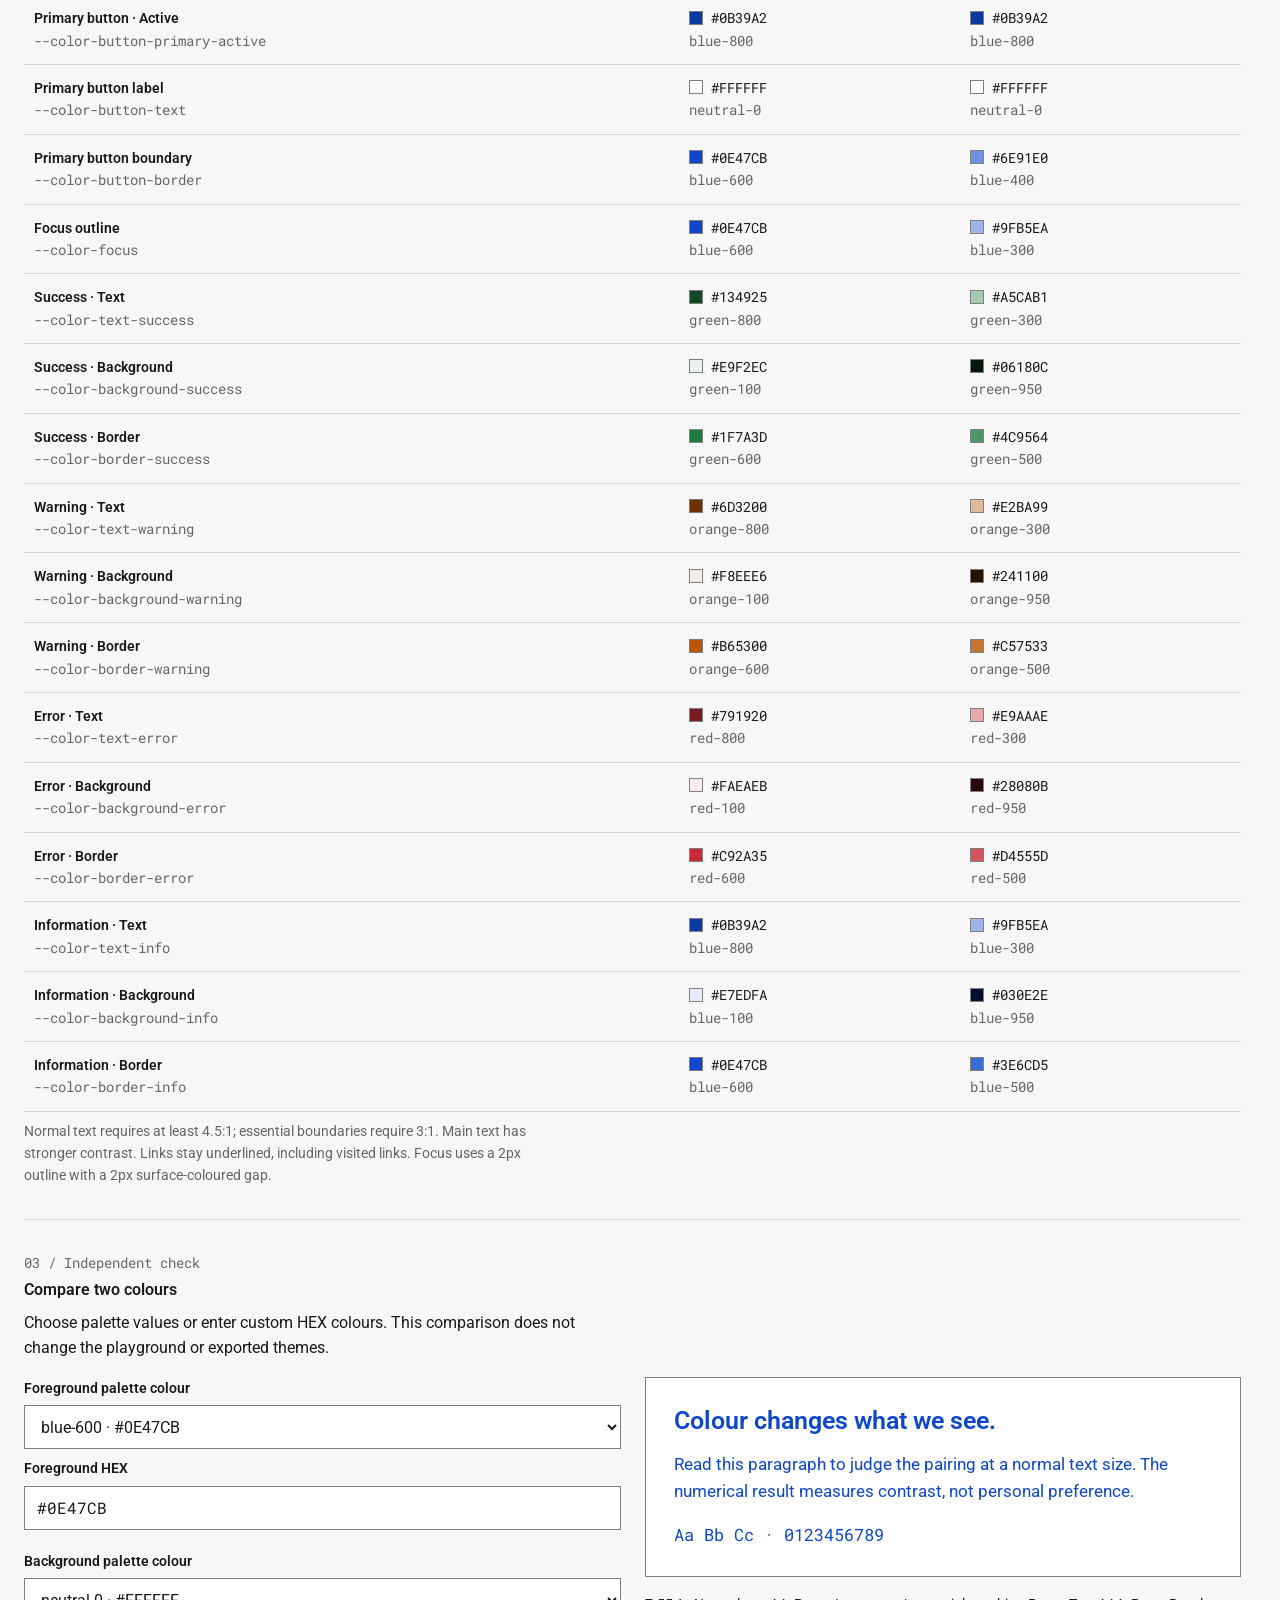
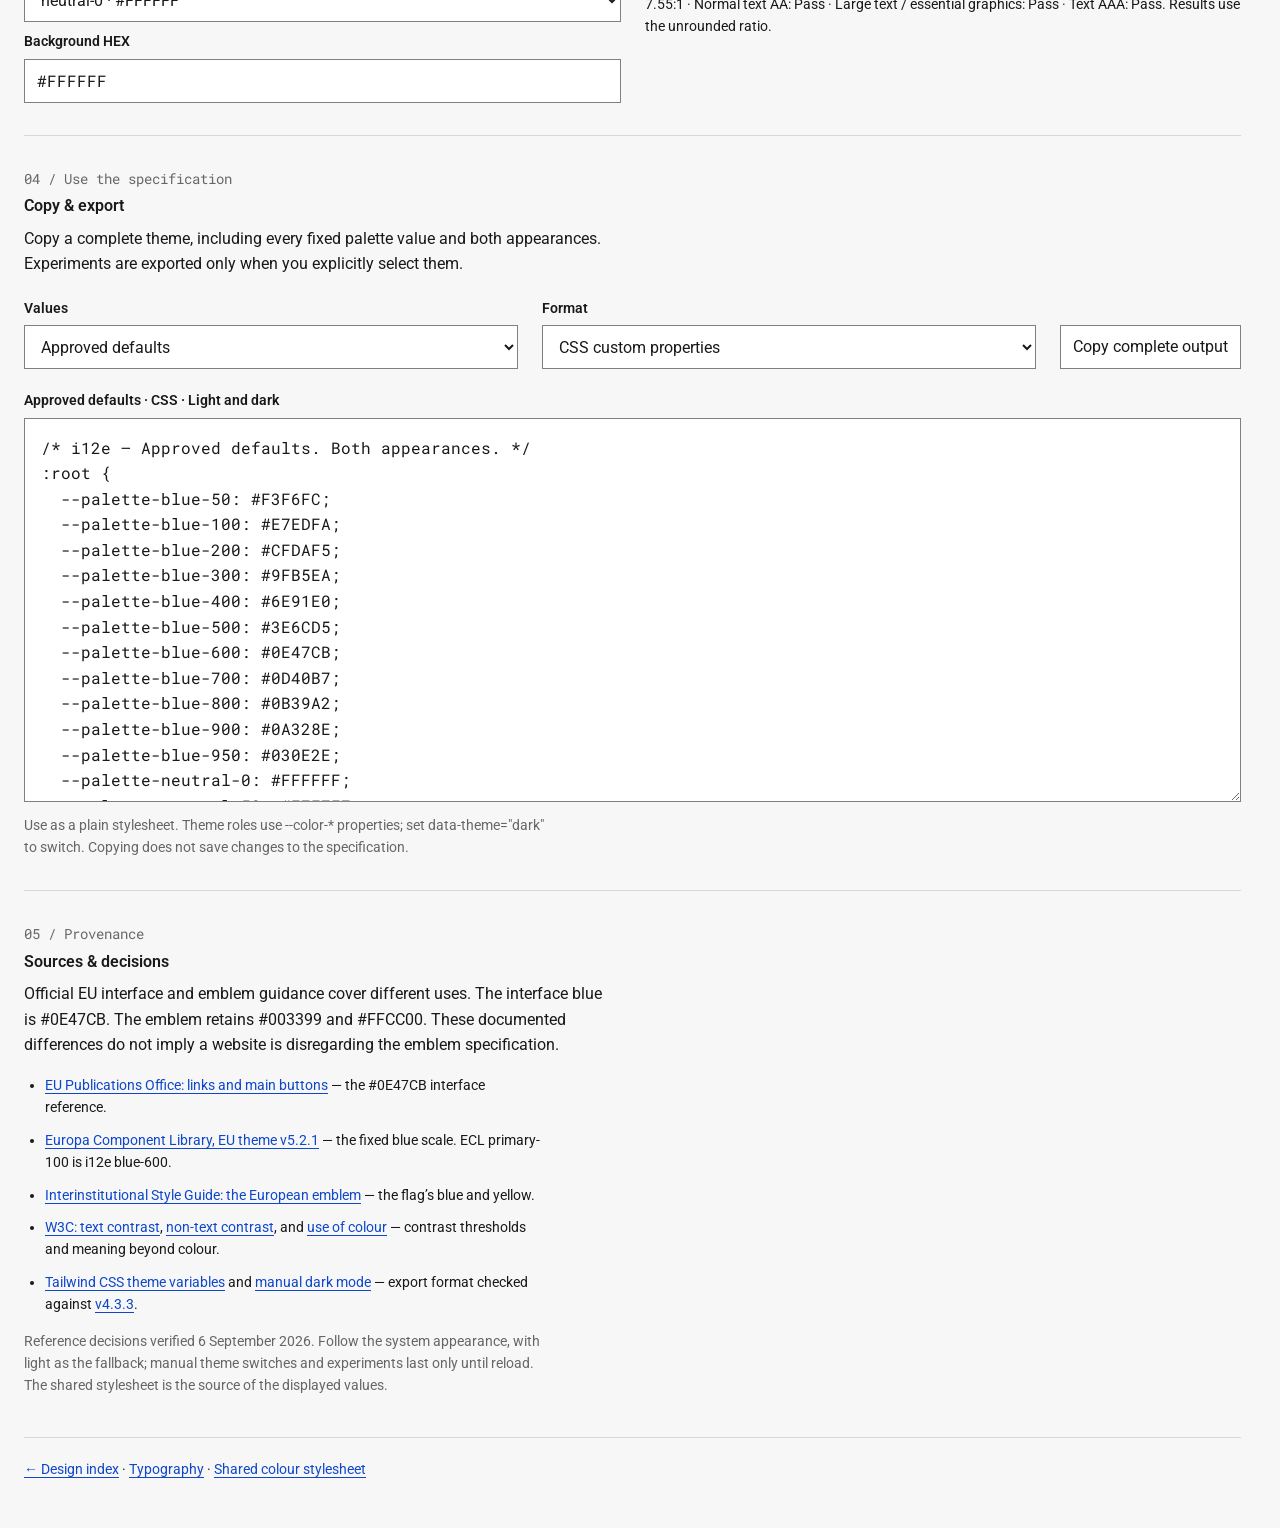
==== commit 9cf3411a: "wip: update colours Signed-off-by: Luke Gareth Ribchester <luke@luke.gr>" ====
--- a/colours.html
+++ b/colours.html
@@ -418,6 +418,91 @@
             font-family: var(--font-mono);
         }
 
+        /* Section-only spectra; the shared palette and semantic roles stay unchanged.
+           Unrounded EU seed: OKLCH(0.4600934180655314 0.21133300995276857 263.12808373363487).
+           Hue rotations: blue 0, green +240, yellow +180, orange +150, red +120, info -30 degrees.
+           Gamut-map each seed by reducing chroma at fixed lightness and hue. Keep its
+           exact HEX in an independent base token; numbered stops are not base aliases.
+           Eleven stops use L = .98 - .074 * index (0..10). This 98%..24% range is a
+           palette design choice. Numbers 50..950 identify positions, not percentages.
+           At fixed hue, C = seedC * (1-L)/(1-seedL) above the seed's lightness,
+           otherwise C = seedC * L/seedL. Reduce chroma further only if needed to fit
+           linear sRGB channels in [0, 1], then round to the nearest 8-bit value. */
+        #palette {
+            --palette-blue-base: #0E47CB;
+            --palette-blue-50: #F6F9FE;
+            --palette-blue-100: #D3E1F9;
+            --palette-blue-200: #B2C9F4;
+            --palette-blue-300: #91B0ED;
+            --palette-blue-400: #7198E6;
+            --palette-blue-500: #517FDE;
+            --palette-blue-600: #3165D5;
+            --palette-blue-700: #0F48CB;
+            --palette-blue-800: #0937A1;
+            --palette-blue-900: #052779;
+            --palette-blue-950: #021852;
+            --palette-green-base: #006C08;
+            --palette-green-50: #F6F9F6;
+            --palette-green-100: #D6E5D5;
+            --palette-green-200: #B6D0B4;
+            --palette-green-300: #97BC95;
+            --palette-green-400: #78A875;
+            --palette-green-500: #599456;
+            --palette-green-600: #378035;
+            --palette-green-700: #026C0A;
+            --palette-green-800: #005405;
+            --palette-green-900: #003E03;
+            --palette-green-950: #002801;
+            --palette-yellow-base: #715200;
+            --palette-yellow-50: #F9F8F6;
+            --palette-yellow-100: #E5DFD4;
+            --palette-yellow-200: #D1C7B3;
+            --palette-yellow-300: #BEAF92;
+            --palette-yellow-400: #AA9772;
+            --palette-yellow-500: #978053;
+            --palette-yellow-600: #846931;
+            --palette-yellow-700: #725302;
+            --palette-yellow-800: #594000;
+            --palette-yellow-900: #412E00;
+            --palette-yellow-950: #2A1D00;
+            --palette-orange-base: #884200;
+            --palette-orange-50: #FBF8F6;
+            --palette-orange-100: #EBDDD4;
+            --palette-orange-200: #DCC2B3;
+            --palette-orange-300: #CCA892;
+            --palette-orange-400: #BC8E72;
+            --palette-orange-500: #AB7552;
+            --palette-orange-600: #9A5C31;
+            --palette-orange-700: #894202;
+            --palette-orange-800: #6C3200;
+            --palette-orange-900: #4F2300;
+            --palette-orange-950: #351500;
+            --palette-red-base: #A7001F;
+            --palette-red-50: #FDF7F6;
+            --palette-red-100: #F5D8D6;
+            --palette-red-200: #ECBAB6;
+            --palette-red-300: #E19C98;
+            --palette-red-400: #D47E79;
+            --palette-red-500: #C75E5C;
+            --palette-red-600: #B83C3F;
+            --palette-red-700: #A80320;
+            --palette-red-800: #840017;
+            --palette-red-900: #62000E;
+            --palette-red-950: #420007;
+            --palette-info-base: #006084;
+            --palette-info-50: #F6F9FA;
+            --palette-info-100: #D6E2E9;
+            --palette-info-200: #B6CCD8;
+            --palette-info-300: #96B6C8;
+            --palette-info-400: #77A0B7;
+            --palette-info-500: #588BA6;
+            --palette-info-600: #367595;
+            --palette-info-700: #026185;
+            --palette-info-800: #004B68;
+            --palette-info-900: #00364D;
+            --palette-info-950: #002333;
+        }
+
         .family {
             margin-top: 28px;
         }
@@ -429,6 +514,26 @@
         .family-header p {
             margin: 0;
             font: var(--type-ui-meta);
+        }
+
+        .family-base {
+            display: flex;
+            align-items: center;
+            flex-wrap: wrap;
+            gap: 8px;
+            margin-top: 12px;
+            font: var(--type-ui-meta);
+        }
+
+        .family-base-swatch {
+            flex: 0 0 44px;
+            height: 44px;
+            border: 1px solid var(--color-border-control);
+        }
+
+        .family-base button {
+            font: var(--type-ui-control);
+            font-family: var(--font-mono);
         }
 
         .swatches {
@@ -455,6 +560,11 @@
             margin: 0 0 8px;
             font: var(--type-ui-meta);
             font-family: var(--font-mono);
+        }
+
+        .swatch-lightness {
+            display: block;
+            color: var(--color-text-secondary);
         }
 
         .swatch button {
@@ -795,24 +905,28 @@
         <section class="section" id="palette" aria-labelledby="palette-title">
             <p class="eyebrow">01 / Fixed values</p>
             <h2 id="palette-title">The palette</h2>
-            <p>A scale is an inventory, not a promise that every pairing is readable. Use the roles below for approved
-                combinations. Select a HEX value or RGB button to copy it.</p>
+            <p>Six colour scales with evenly spaced OKLCH lightness, alongside the existing neutral scale.
+                Each fixed base colour is shown separately. Select a HEX value or RGB button to copy it.</p>
+            <p class="help">These spectra are shown in this section only. Interface samples, colour roles,
+                comparisons and theme exports retain their existing colours.</p>
             <div id="palette-families"></div>
             <div class="usage-grid">
                 <div><h3 class="type-panel-title">Blue signals action</h3>
-                    <p>Use the primary blue for actions and selected states. Light blue surfaces and lighter dark-mode
-                        links come from the same range.</p></div>
+                    <p>EU blue remains exactly #0E47CB as the fixed base. Its colour is independent of the
+                        shade numbers used to organise the spectrum.</p></div>
                 <div><h3 class="type-panel-title">Neutrals support reading</h3>
                     <p>Use white and grey surfaces, charcoal body text, and readable secondary text. Decorative lines
                         should remain quiet; input boundaries need stronger contrast.</p></div>
-                <div><h3 class="type-panel-title">Status colour has meaning</h3>
-                    <p>Green means success, orange warning, red error, and blue information. Always include a label or
-                        symbol. Yellow is reserved for the flag.</p></div>
+                <div><h3 class="type-panel-title">Supporting colour families</h3>
+                    <p>Green, yellow / amber, orange, red and information blue-green each have a spectrum derived
+                        from EU blue. The neutral scale and the flag colours keep their existing values.</p></div>
             </div>
-            <p class="help">Blue values follow ECL EU v5.2.1; i12e numbers them 50–950 instead of ECL’s 5–180. The
-                neutral and status scales are i12e choices. Status scales mix the shade-600 seed with white or black in
-                encoded sRGB, rounded to the nearest channel value. Print and chart palettes are outside this
-                specification.</p>
+            <p class="help">Each coloured scale keeps its base hue and runs from 98% to 24% OKLCH lightness in
+                eleven evenly spaced shades. L shows the target lightness; shade numbers identify positions in the
+                scale.
+                This range keeps the dark end visibly coloured. Chroma follows the base colour and is reduced
+                where needed to fit sRGB before rounding to HEX. Base colours remain exact, independently of the
+                numbered shades. Check contrast when choosing text and background combinations.</p>
         </section>
         <section class="section" id="roles" aria-labelledby="roles-title">
             <p class="eyebrow">02 / Approved assignments</p>
@@ -969,6 +1083,18 @@
       orange: {title: "Orange", description: "Warning · i12e seed at shade 600.", shades},
       red: {title: "Red", description: "Error · i12e seed at shade 600.", shades},
     };
+    // Only the Palette section uses these spectra. Other references retain the shared palette.
+    const spectrumFamilies = {
+      blue: {title: "Blue", description: "EU blue · Original base colour.", shades},
+      neutral: families.neutral,
+      green: {title: "Green", description: "OKLCH hue rotation +240° from EU blue.", shades},
+      yellow: {title: "Yellow / amber", description: "OKLCH hue rotation +180° from EU blue.", shades},
+      orange: {title: "Orange", description: "OKLCH hue rotation +150° from EU blue.", shades},
+      red: {title: "Red", description: "OKLCH hue rotation +120° from EU blue.", shades},
+      info: {title: "Information", description: "Blue-green · OKLCH hue rotation −30° from EU blue.", shades},
+    };
+    const spectrumLightness = Object.fromEntries(shades.map((shade, index) =>
+      [shade, (98 - 7.4 * index).toFixed(1).replace(/\.0$/, "")]));
     const roleLabels = {
       "background": "Page background",
       "surface": "Surface",
@@ -1043,6 +1169,11 @@
     const rootStyle = getComputedStyle(document.documentElement);
     const palette = Object.fromEntries(Object.entries(families).map(([name, family]) => [name,
       Object.fromEntries(family.shades.map(shade => [shade, readColour(rootStyle, `--palette-${name}-${shade}`)]))]));
+    const spectrumStyle = getComputedStyle($("palette"));
+    const spectrumPalette = Object.fromEntries(Object.entries(spectrumFamilies).map(([name, family]) => [name,
+      Object.fromEntries(family.shades.map(shade => [shade, readColour(spectrumStyle, `--palette-${name}-${shade}`)]))]));
+    const spectrumBases = Object.fromEntries(Object.keys(spectrumFamilies).filter(name => name !== "neutral")
+      .map(name => [name, readColour(spectrumStyle, `--palette-${name}-base`)]));
     const brand = {primary: readColour(rootStyle, "--brand-primary")};
     const emblem = {blue: readColour(rootStyle, "--emblem-blue"), yellow: readColour(rootStyle, "--emblem-yellow")};
     const defaults = Object.fromEntries(["light", "dark"].map(mode => {
@@ -1068,16 +1199,24 @@
 
     function buildReference() {
       const container = $("palette-families");
-      for (const [name, family] of Object.entries(families)) {
+      for (const [name, family] of Object.entries(spectrumFamilies)) {
         const section = document.createElement("section");
         section.className = "family";
         section.setAttribute("aria-labelledby", `family-${name}`);
         section.innerHTML = `<div class="family-header"><h3 class="type-card-title" id="family-${name}">${family.title}</h3><p class="secondary">${family.description}</p></div><div class="swatches"></div>`;
+        if (spectrumBases[name]) {
+          const hex = spectrumBases[name];
+          const base = document.createElement("div");
+          base.className = "family-base";
+          base.innerHTML = `<span class="family-base-swatch" style="background:${hex}" aria-hidden="true"></span><span>Base</span><button type="button" data-copy-token="--palette-${name}-base" data-copy-format="hex" aria-label="Copy ${name} base HEX ${hex}">${hex}</button><button type="button" data-copy-token="--palette-${name}-base" data-copy-format="rgb" aria-label="Copy ${name} base ${rgbString(hex)}">RGB</button>`;
+          section.querySelector(".family-header").append(base);
+        }
         const grid = section.querySelector(".swatches");
-        for (const [shade, hex] of Object.entries(palette[name])) {
+        for (const [shade, hex] of Object.entries(spectrumPalette[name])) {
           const card = document.createElement("div");
           card.className = "swatch";
-          card.innerHTML = `<div class="swatch-colour" style="background:${hex}" aria-hidden="true"></div><div class="swatch-content"><p class="swatch-name">${name}<br/>${shade}</p><button type="button" data-copy-token="--palette-${name}-${shade}" data-copy-format="hex" aria-label="Copy ${name} ${shade} HEX ${hex}">${hex}</button><button type="button" data-copy-token="--palette-${name}-${shade}" data-copy-format="rgb" aria-label="Copy ${name} ${shade} ${rgbString(hex)}">RGB</button></div>`;
+          const lightness = spectrumBases[name] ? `<span class="swatch-lightness">L ${spectrumLightness[shade]}%</span>` : "";
+          card.innerHTML = `<div class="swatch-colour" style="background:${hex}" aria-hidden="true"></div><div class="swatch-content"><p class="swatch-name">${name}<br/>${shade}${lightness}</p><button type="button" data-copy-token="--palette-${name}-${shade}" data-copy-format="hex" aria-label="Copy ${name} ${shade} HEX ${hex}">${hex}</button><button type="button" data-copy-token="--palette-${name}-${shade}" data-copy-format="rgb" aria-label="Copy ${name} ${shade} ${rgbString(hex)}">RGB</button></div>`;
           grid.append(card);
         }
         container.append(section);
@@ -1370,7 +1509,8 @@
     document.addEventListener("click", event => {
       const button = event.target.closest("[data-copy-token]");
       if (!button) return;
-      const hex = readColour(getComputedStyle(document.documentElement), button.dataset.copyToken);
+      const scope = button.closest("#palette") || document.documentElement;
+      const hex = readColour(getComputedStyle(scope), button.dataset.copyToken);
       copyText(button.dataset.copyFormat === "rgb" ? rgbString(hex) : hex, `${button.dataset.copyToken.replace(/^--(?:palette-)?/, "")} ${button.dataset.copyFormat.toUpperCase()}`);
     });
     document.querySelectorAll("[data-demo-message]").forEach(button => button.addEventListener("click", () => {
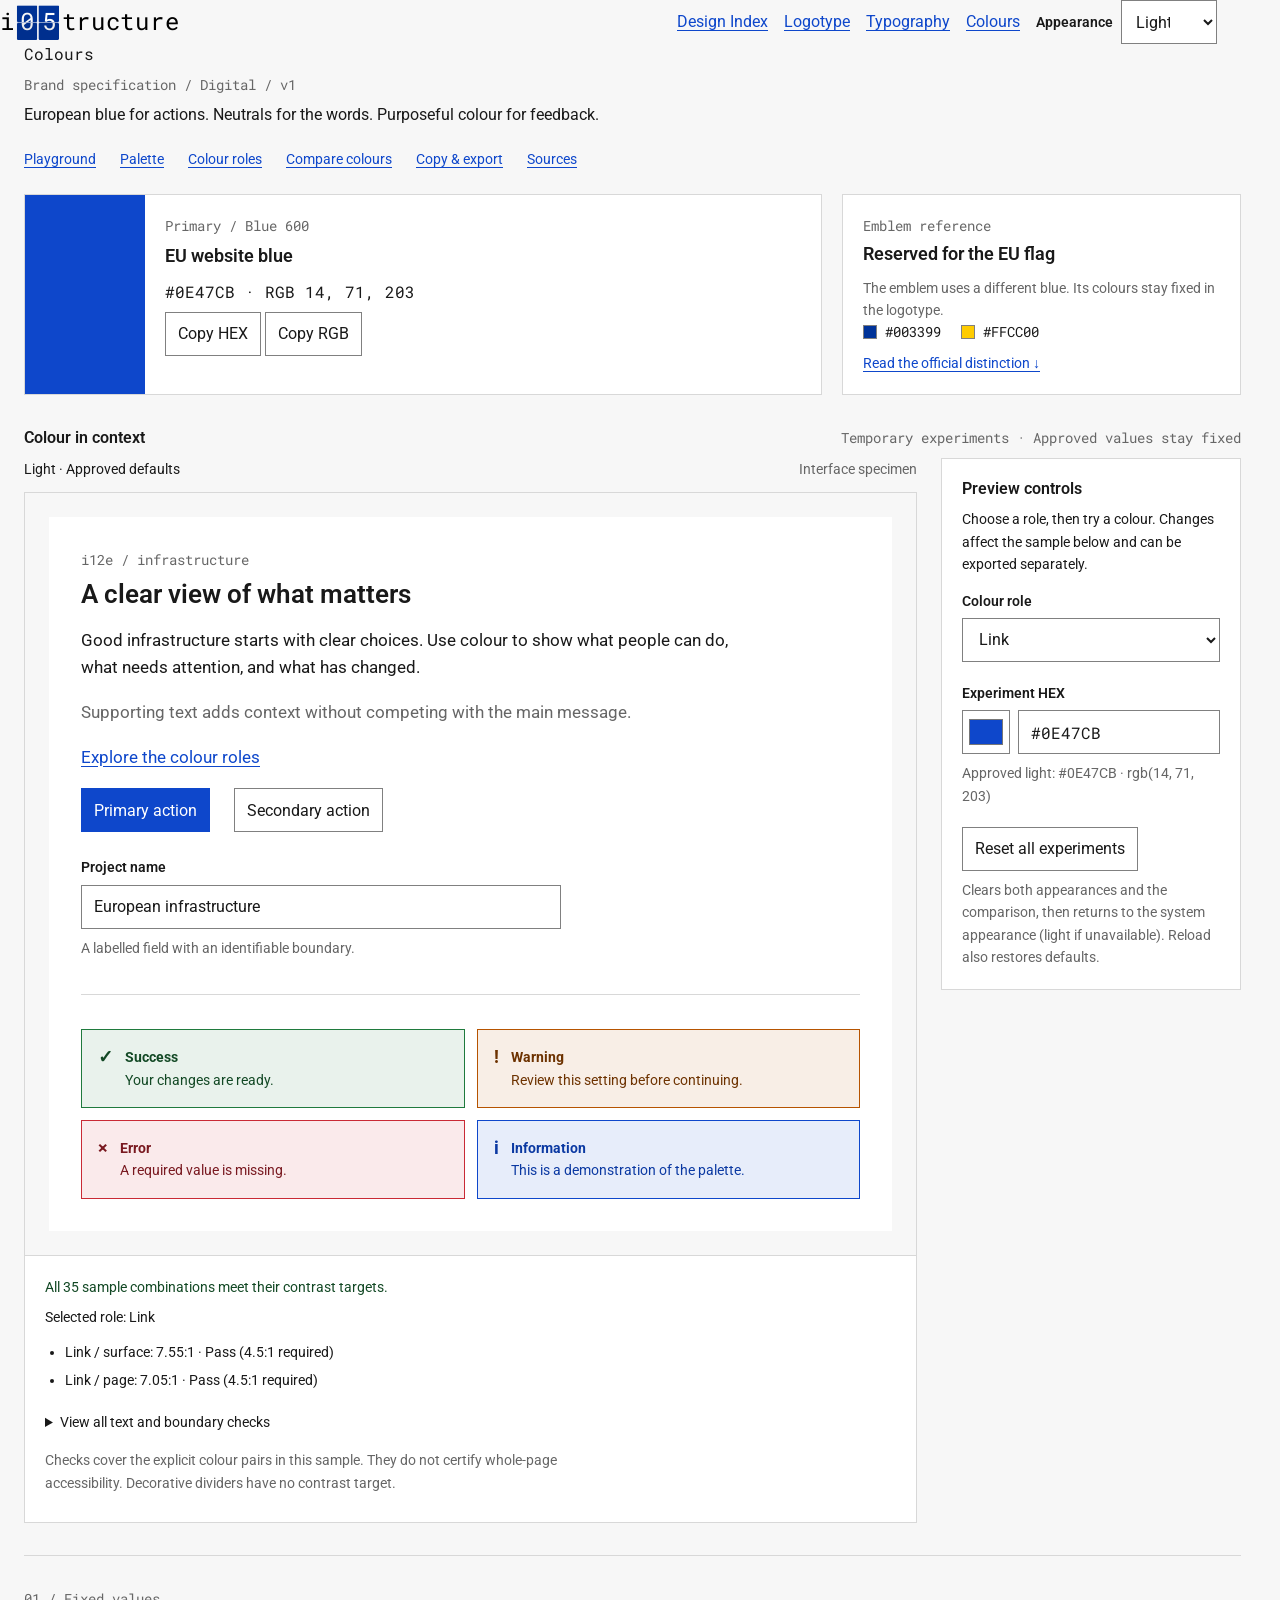
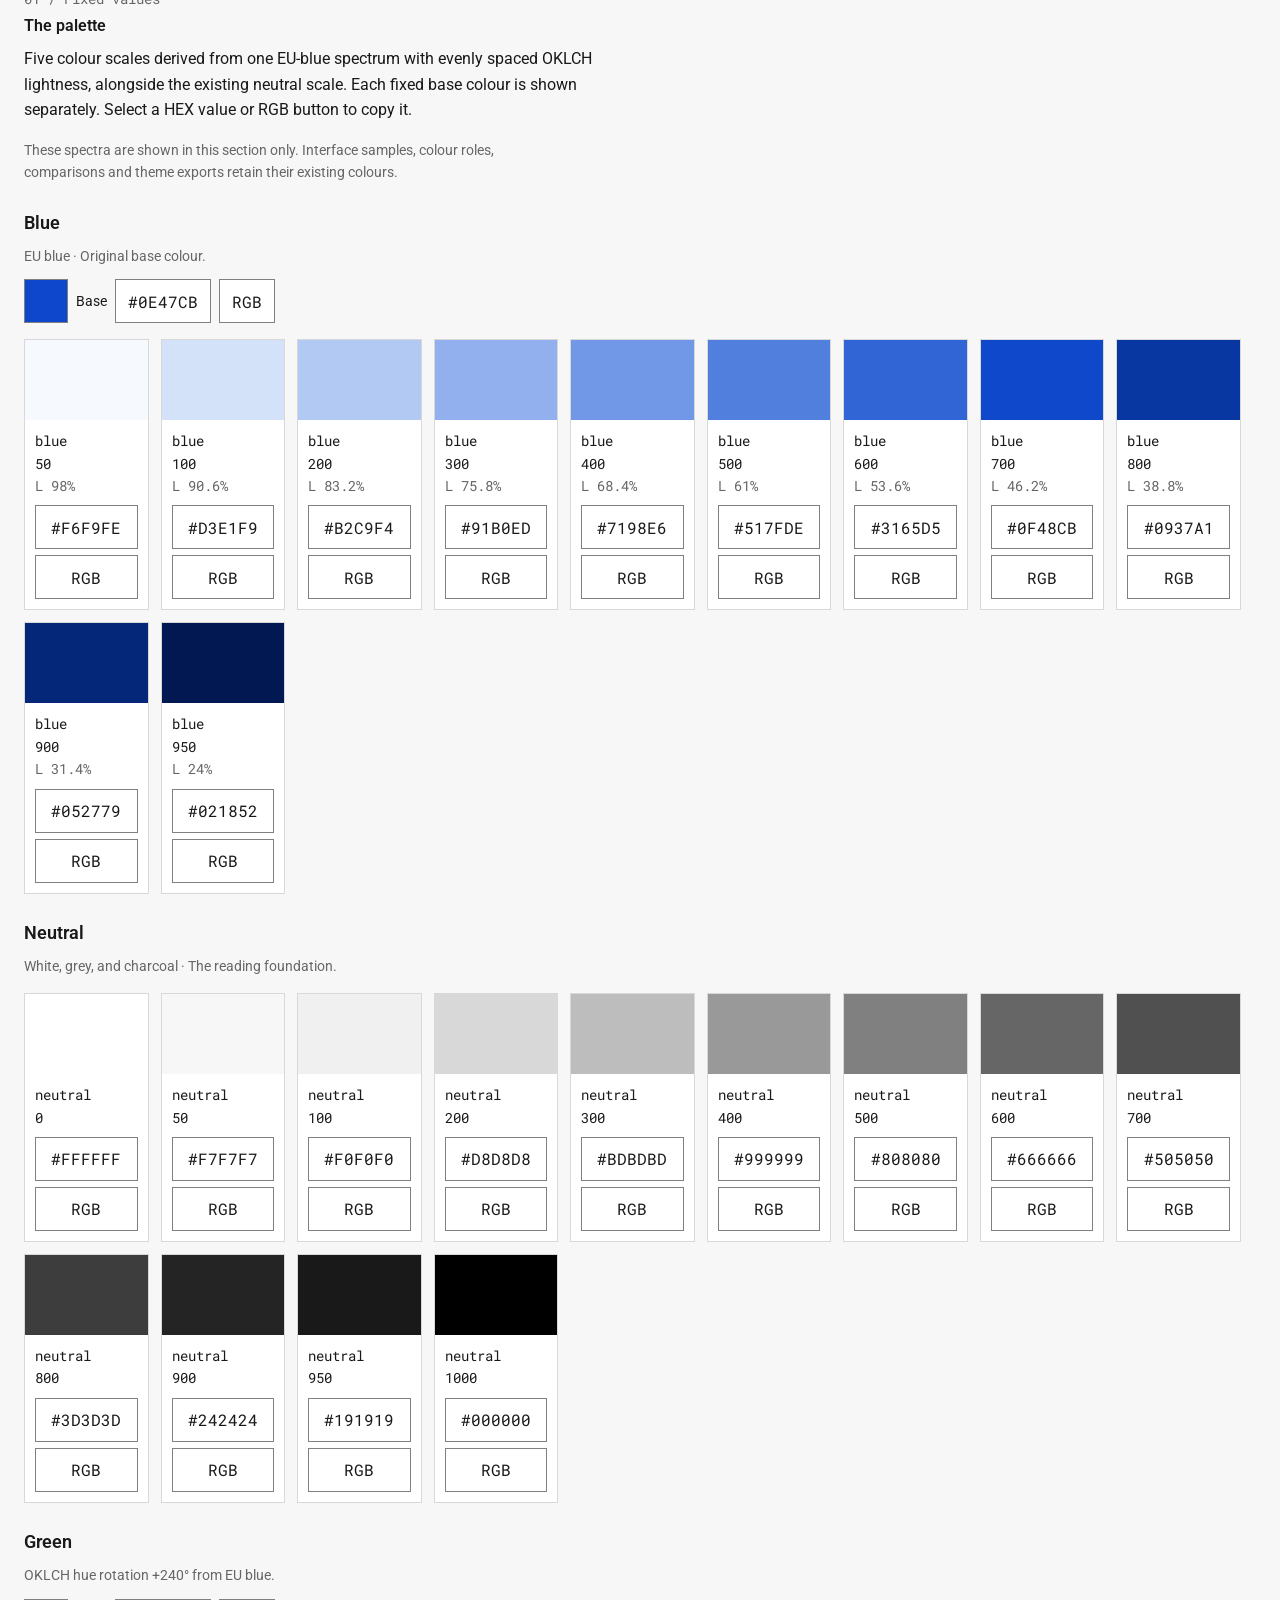
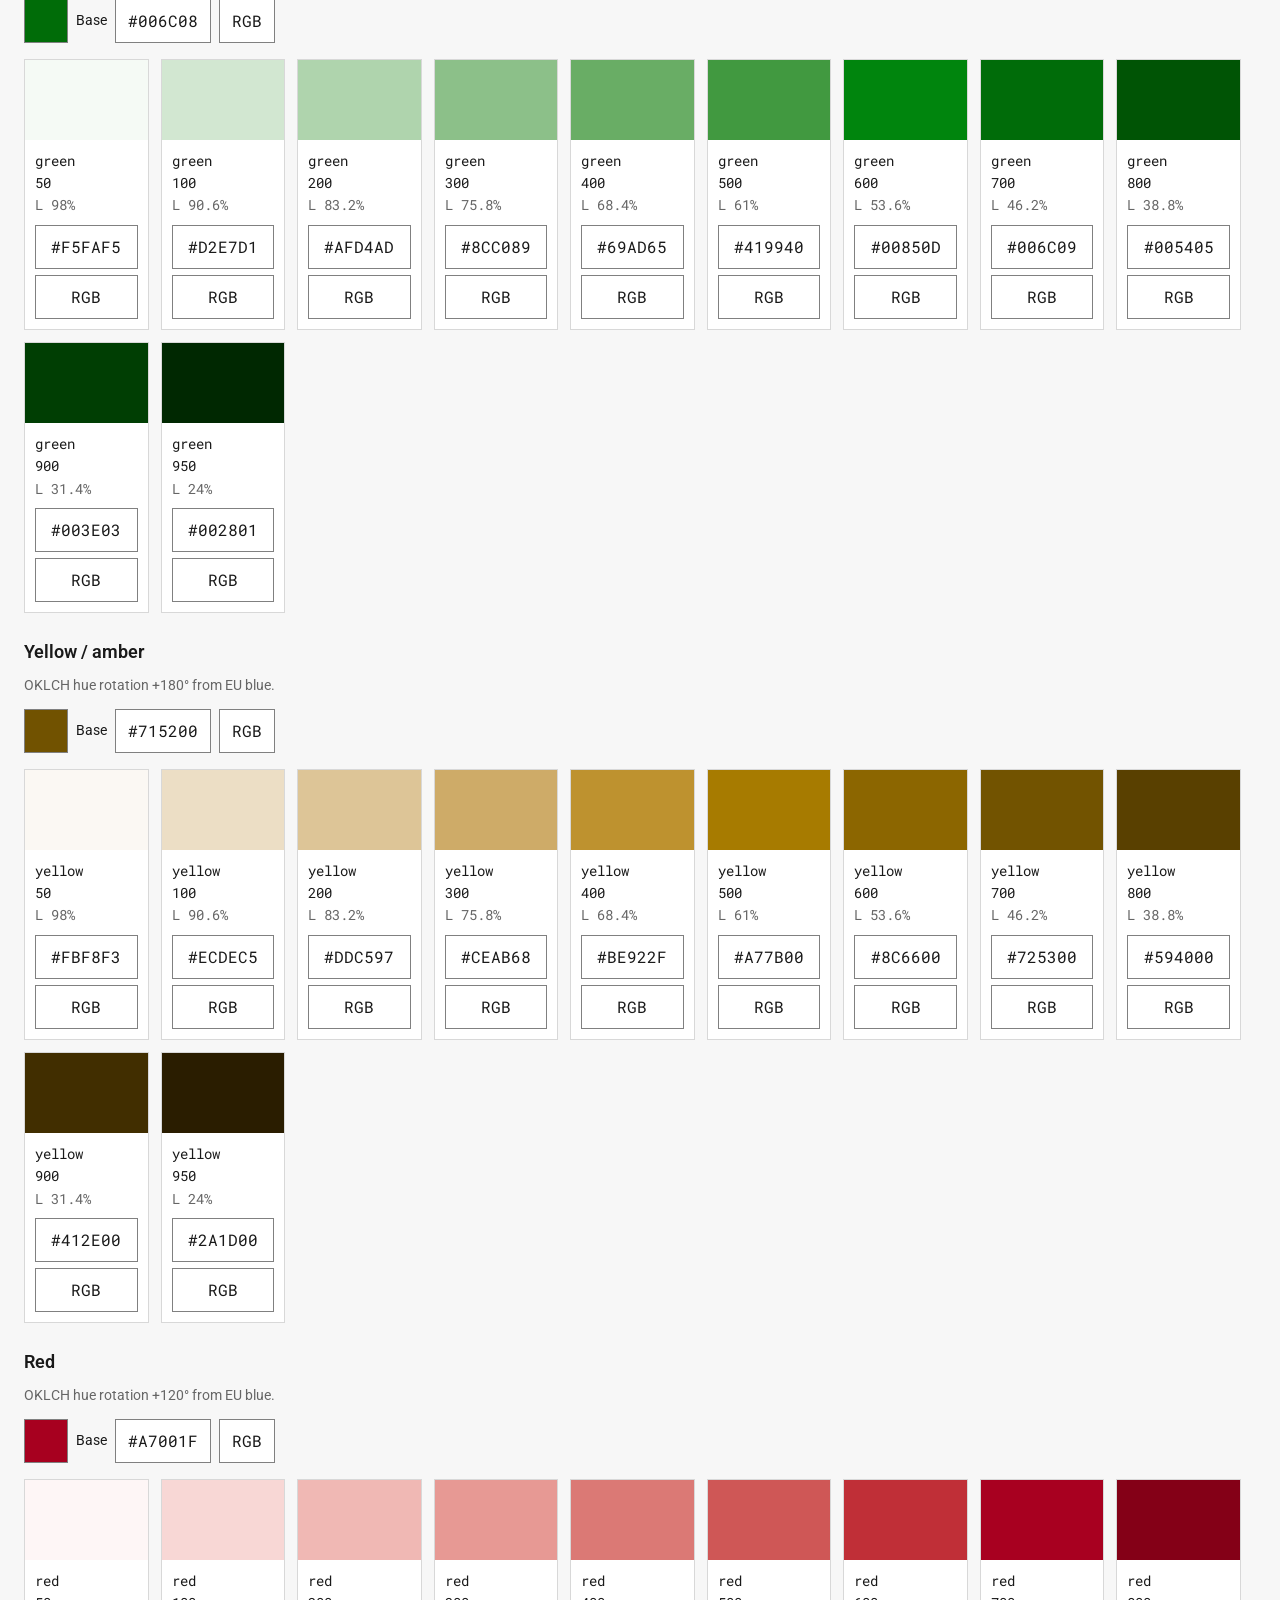
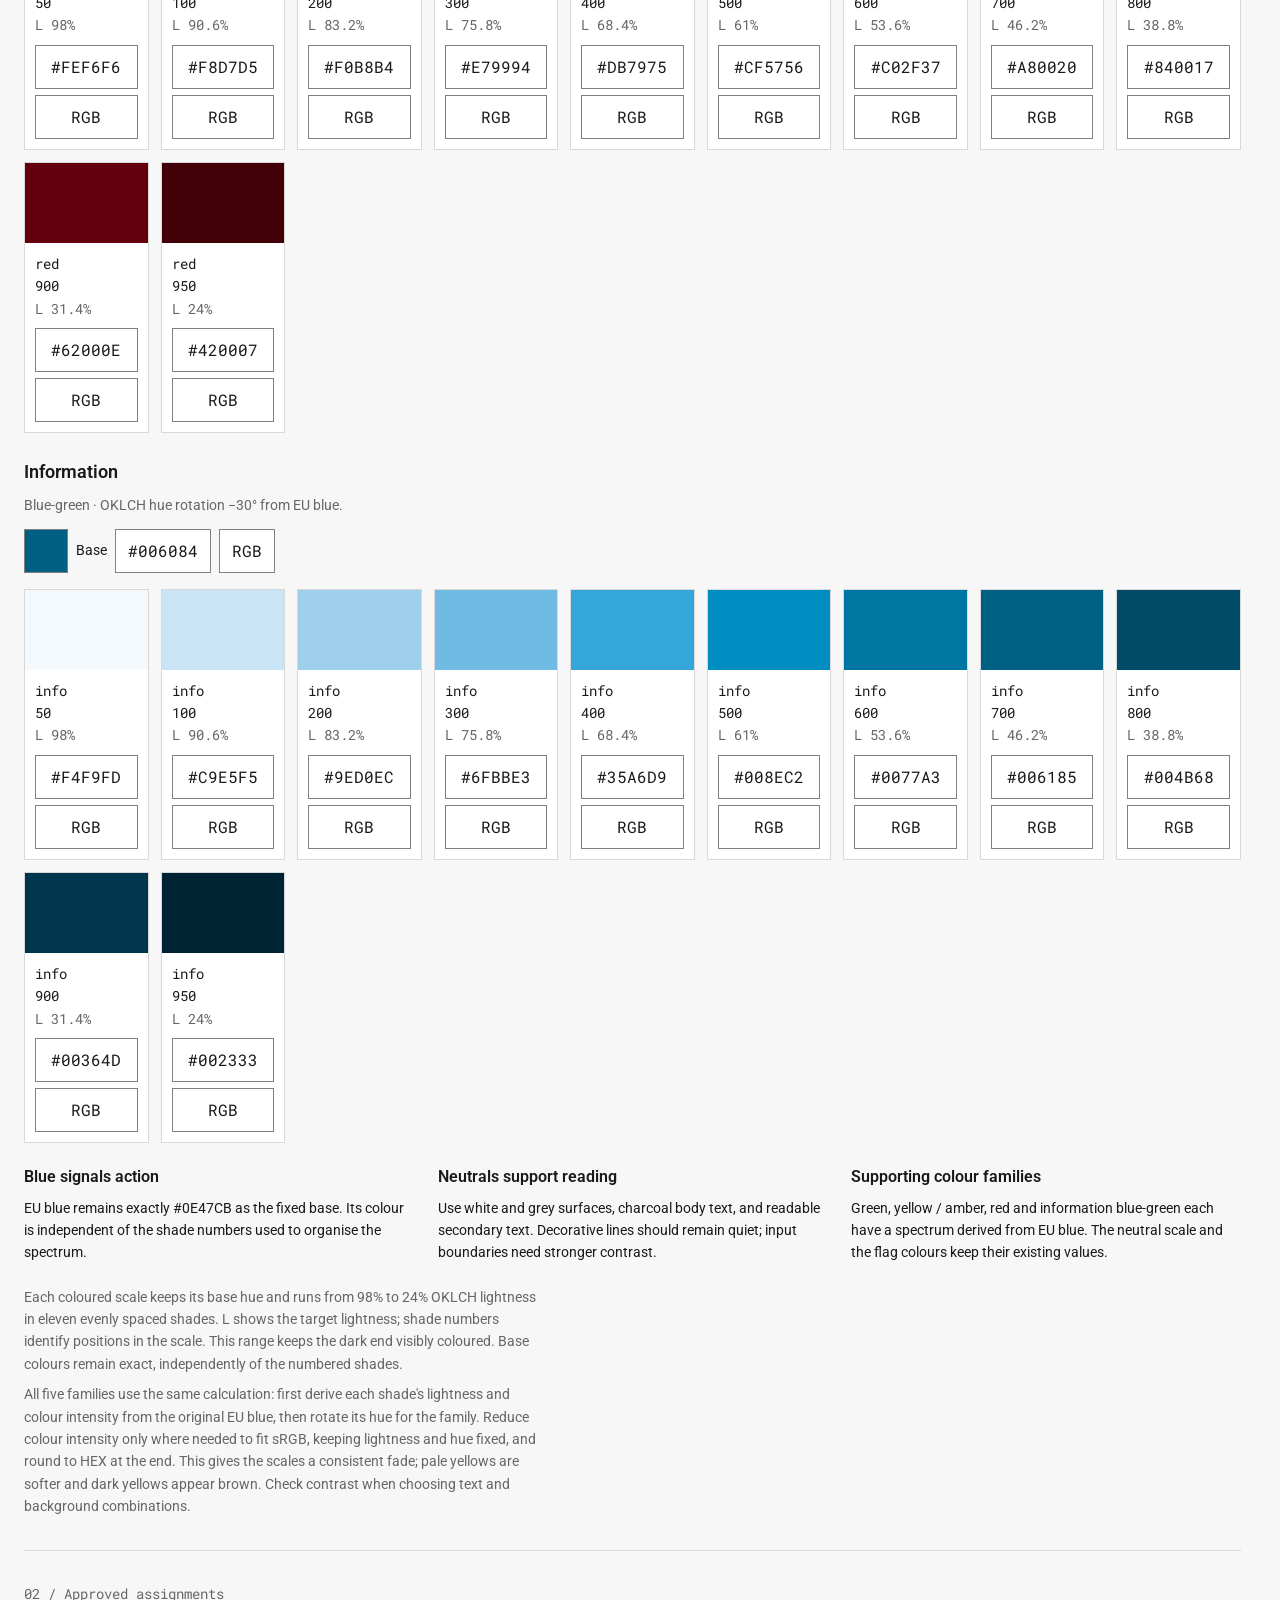
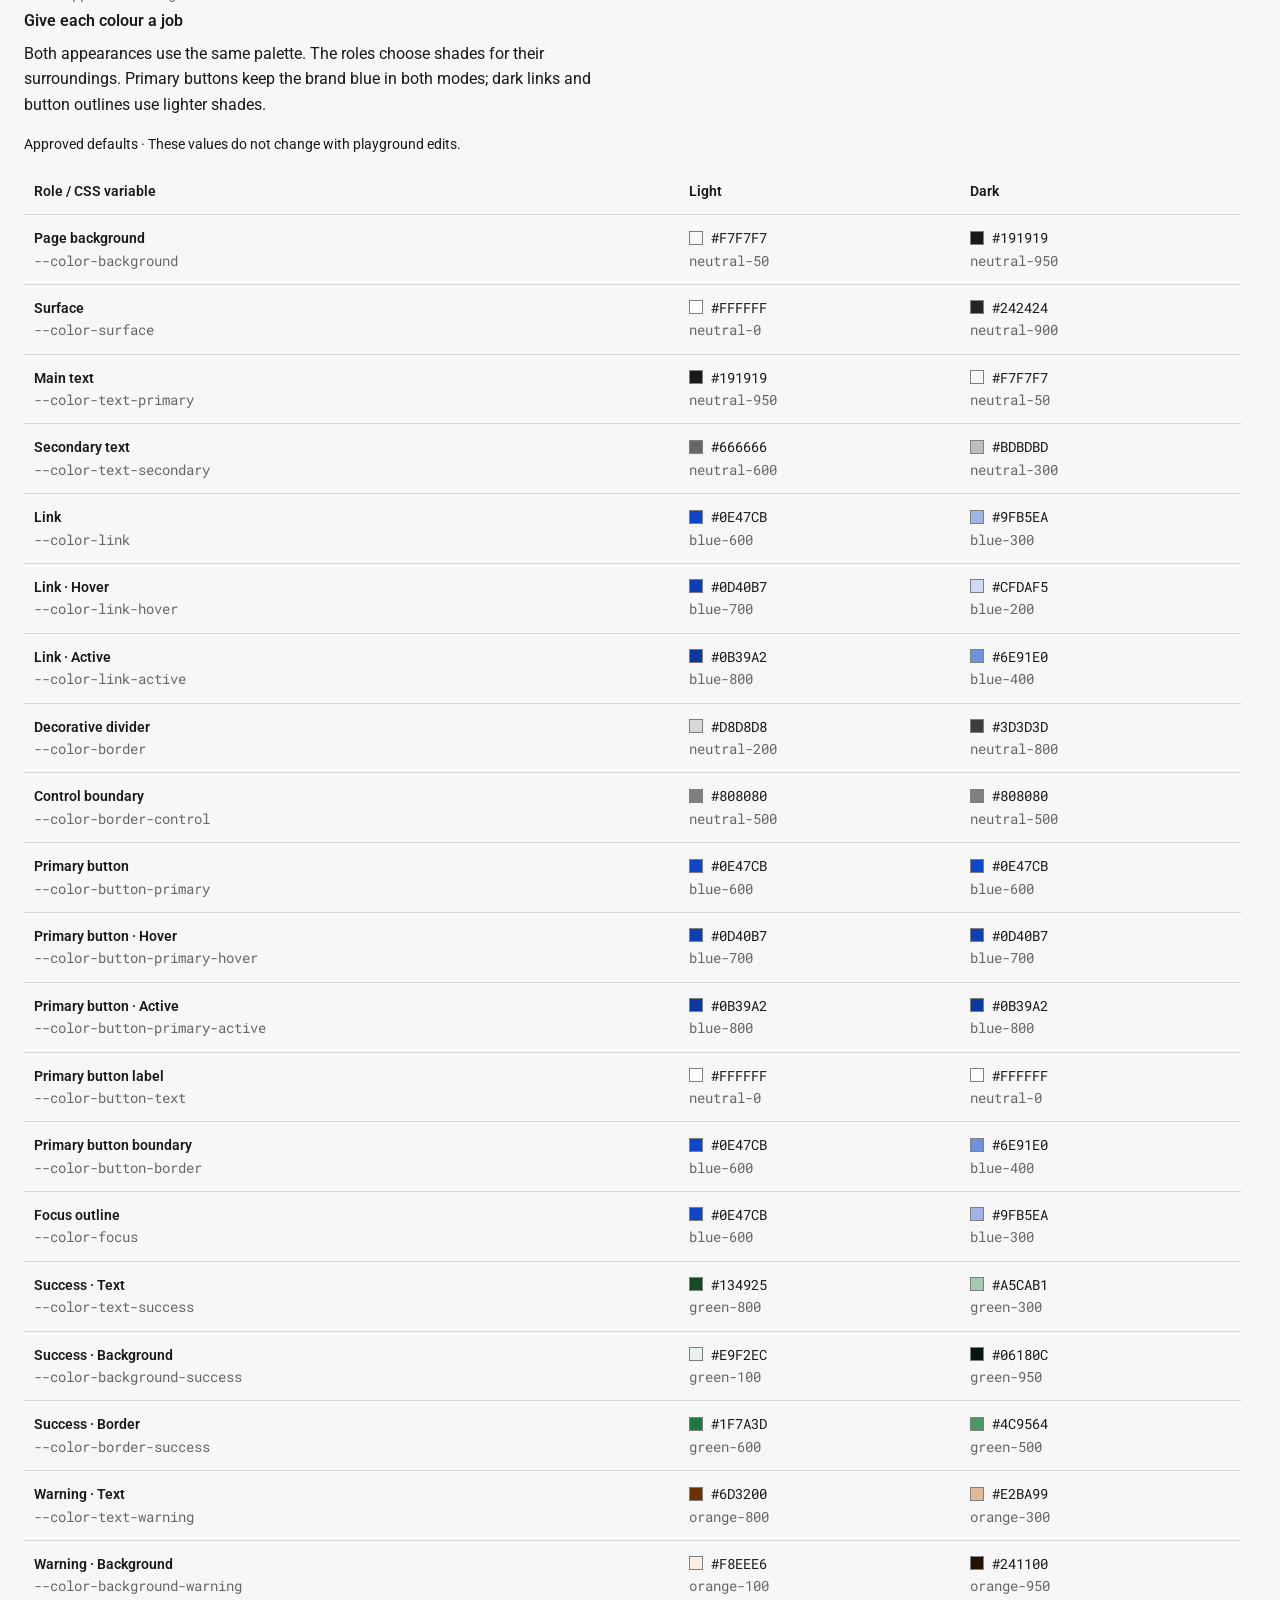
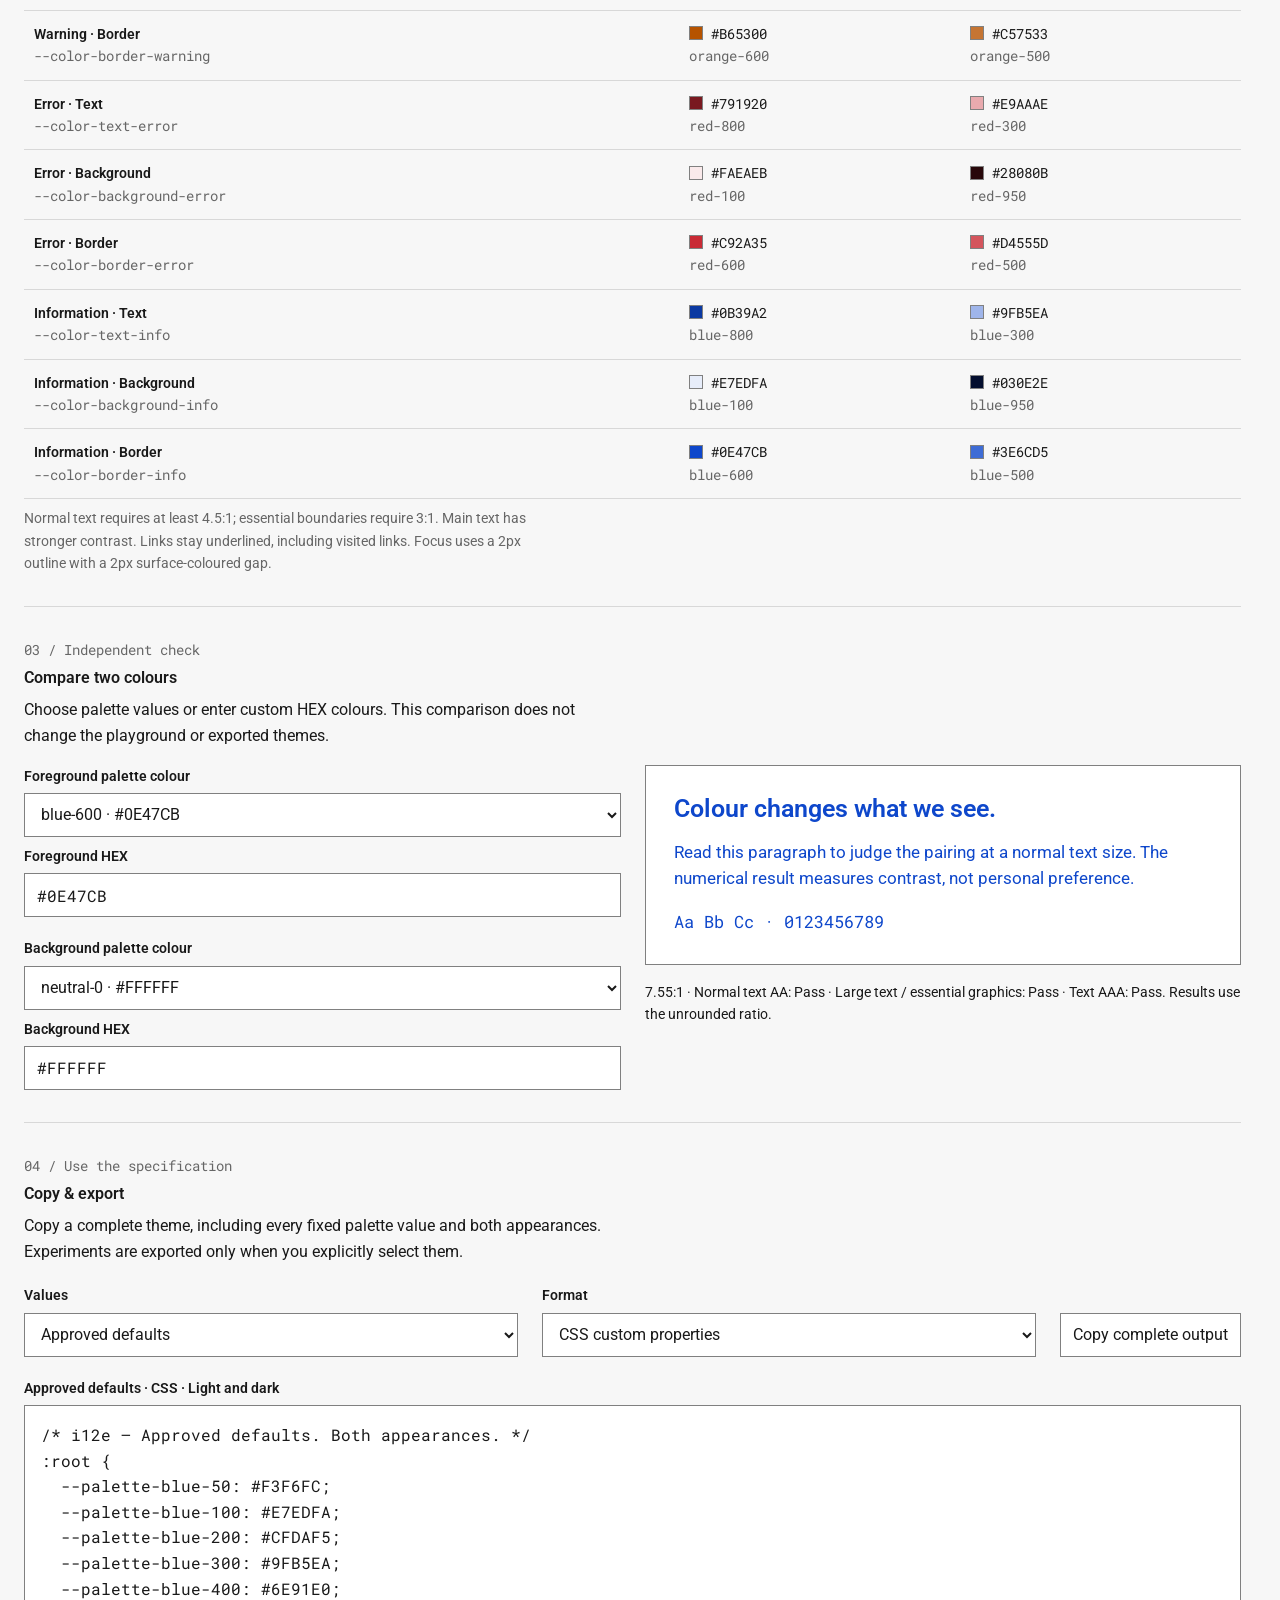
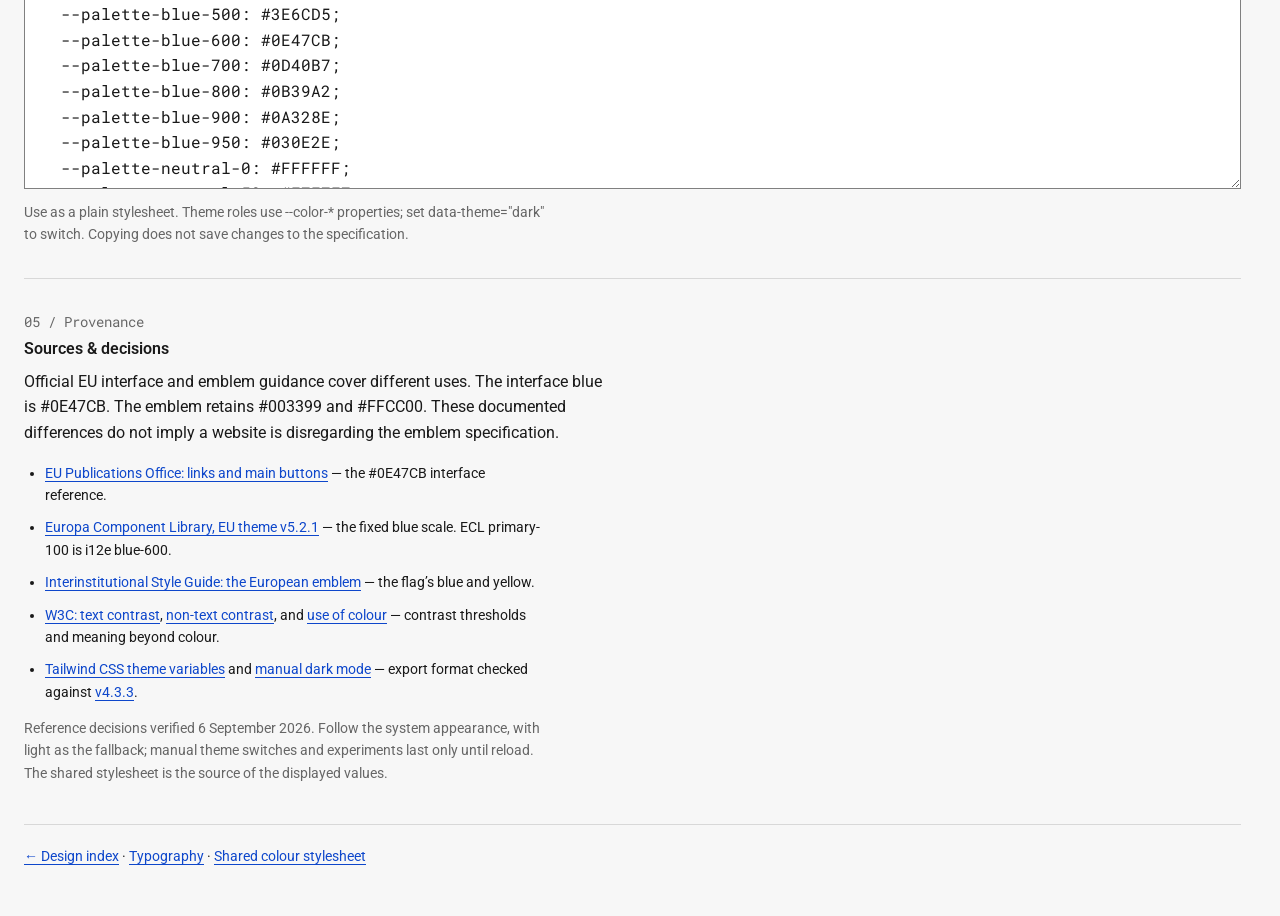
==== commit 7cd0efe6: "wip: update colours Signed-off-by: Luke Gareth Ribchester <luke@luke.gr>" ====
--- a/colours.html
+++ b/colours.html
@@ -420,14 +420,18 @@
 
         /* Section-only spectra; the shared palette and semantic roles stay unchanged.
            Unrounded EU seed: OKLCH(0.4600934180655314 0.21133300995276857 263.12808373363487).
-           Hue rotations: blue 0, green +240, yellow +180, orange +150, red +120, info -30 degrees.
-           Gamut-map each seed by reducing chroma at fixed lightness and hue. Keep its
-           exact HEX in an independent base token; numbered stops are not base aliases.
+           Hue rotations: blue 0, green +240, yellow +180, red +120, info -30 degrees.
+           Keep each exact base HEX in an independent token; numbered stops are not
+           base aliases. All spectra start from the unrounded EU seed above.
            Eleven stops use L = .98 - .074 * index (0..10). This 98%..24% range is a
            palette design choice. Numbers 50..950 identify positions, not percentages.
-           At fixed hue, C = seedC * (1-L)/(1-seedL) above the seed's lightness,
-           otherwise C = seedC * L/seedL. Reduce chroma further only if needed to fit
-           linear sRGB channels in [0, 1], then round to the nearest 8-bit value. */
+           First calculate master C = seedC * (1-L)/(1-seedL) at or above the EU
+           seed's lightness, otherwise C = seedC * L/seedL. Then rotate each shade's
+           hue for its family. Do not construct spectra from gamut-reduced bases.
+           At fixed L and hue, keep the calculated C if linear sRGB channels are in
+           [0, 1]. Otherwise binary-search C in [0, calculated C] for 60 iterations,
+           retaining the in-gamut lower bound. Convert to sRGB and round to the
+           nearest 8-bit value only at the end. The same rule applies to all families. */
         #palette {
             --palette-blue-base: #0E47CB;
             --palette-blue-50: #F6F9FE;
@@ -442,62 +446,50 @@
             --palette-blue-900: #052779;
             --palette-blue-950: #021852;
             --palette-green-base: #006C08;
-            --palette-green-50: #F6F9F6;
-            --palette-green-100: #D6E5D5;
-            --palette-green-200: #B6D0B4;
-            --palette-green-300: #97BC95;
-            --palette-green-400: #78A875;
-            --palette-green-500: #599456;
-            --palette-green-600: #378035;
-            --palette-green-700: #026C0A;
+            --palette-green-50: #F5FAF5;
+            --palette-green-100: #D2E7D1;
+            --palette-green-200: #AFD4AD;
+            --palette-green-300: #8CC089;
+            --palette-green-400: #69AD65;
+            --palette-green-500: #419940;
+            --palette-green-600: #00850D;
+            --palette-green-700: #006C09;
             --palette-green-800: #005405;
             --palette-green-900: #003E03;
             --palette-green-950: #002801;
             --palette-yellow-base: #715200;
-            --palette-yellow-50: #F9F8F6;
-            --palette-yellow-100: #E5DFD4;
-            --palette-yellow-200: #D1C7B3;
-            --palette-yellow-300: #BEAF92;
-            --palette-yellow-400: #AA9772;
-            --palette-yellow-500: #978053;
-            --palette-yellow-600: #846931;
-            --palette-yellow-700: #725302;
+            --palette-yellow-50: #FBF8F3;
+            --palette-yellow-100: #ECDEC5;
+            --palette-yellow-200: #DDC597;
+            --palette-yellow-300: #CEAB68;
+            --palette-yellow-400: #BE922F;
+            --palette-yellow-500: #A77B00;
+            --palette-yellow-600: #8C6600;
+            --palette-yellow-700: #725300;
             --palette-yellow-800: #594000;
             --palette-yellow-900: #412E00;
             --palette-yellow-950: #2A1D00;
-            --palette-orange-base: #884200;
-            --palette-orange-50: #FBF8F6;
-            --palette-orange-100: #EBDDD4;
-            --palette-orange-200: #DCC2B3;
-            --palette-orange-300: #CCA892;
-            --palette-orange-400: #BC8E72;
-            --palette-orange-500: #AB7552;
-            --palette-orange-600: #9A5C31;
-            --palette-orange-700: #894202;
-            --palette-orange-800: #6C3200;
-            --palette-orange-900: #4F2300;
-            --palette-orange-950: #351500;
             --palette-red-base: #A7001F;
-            --palette-red-50: #FDF7F6;
-            --palette-red-100: #F5D8D6;
-            --palette-red-200: #ECBAB6;
-            --palette-red-300: #E19C98;
-            --palette-red-400: #D47E79;
-            --palette-red-500: #C75E5C;
-            --palette-red-600: #B83C3F;
-            --palette-red-700: #A80320;
+            --palette-red-50: #FEF6F6;
+            --palette-red-100: #F8D7D5;
+            --palette-red-200: #F0B8B4;
+            --palette-red-300: #E79994;
+            --palette-red-400: #DB7975;
+            --palette-red-500: #CF5756;
+            --palette-red-600: #C02F37;
+            --palette-red-700: #A80020;
             --palette-red-800: #840017;
             --palette-red-900: #62000E;
             --palette-red-950: #420007;
             --palette-info-base: #006084;
-            --palette-info-50: #F6F9FA;
-            --palette-info-100: #D6E2E9;
-            --palette-info-200: #B6CCD8;
-            --palette-info-300: #96B6C8;
-            --palette-info-400: #77A0B7;
-            --palette-info-500: #588BA6;
-            --palette-info-600: #367595;
-            --palette-info-700: #026185;
+            --palette-info-50: #F4F9FD;
+            --palette-info-100: #C9E5F5;
+            --palette-info-200: #9ED0EC;
+            --palette-info-300: #6FBBE3;
+            --palette-info-400: #35A6D9;
+            --palette-info-500: #008EC2;
+            --palette-info-600: #0077A3;
+            --palette-info-700: #006185;
             --palette-info-800: #004B68;
             --palette-info-900: #00364D;
             --palette-info-950: #002333;
@@ -905,7 +897,8 @@
         <section class="section" id="palette" aria-labelledby="palette-title">
             <p class="eyebrow">01 / Fixed values</p>
             <h2 id="palette-title">The palette</h2>
-            <p>Six colour scales with evenly spaced OKLCH lightness, alongside the existing neutral scale.
+            <p>Five colour scales derived from one EU-blue spectrum with evenly spaced OKLCH lightness,
+                alongside the existing neutral scale.
                 Each fixed base colour is shown separately. Select a HEX value or RGB button to copy it.</p>
             <p class="help">These spectra are shown in this section only. Interface samples, colour roles,
                 comparisons and theme exports retain their existing colours.</p>
@@ -918,15 +911,18 @@
                     <p>Use white and grey surfaces, charcoal body text, and readable secondary text. Decorative lines
                         should remain quiet; input boundaries need stronger contrast.</p></div>
                 <div><h3 class="type-panel-title">Supporting colour families</h3>
-                    <p>Green, yellow / amber, orange, red and information blue-green each have a spectrum derived
+                    <p>Green, yellow / amber, red and information blue-green each have a spectrum derived
                         from EU blue. The neutral scale and the flag colours keep their existing values.</p></div>
             </div>
             <p class="help">Each coloured scale keeps its base hue and runs from 98% to 24% OKLCH lightness in
                 eleven evenly spaced shades. L shows the target lightness; shade numbers identify positions in the
-                scale.
-                This range keeps the dark end visibly coloured. Chroma follows the base colour and is reduced
-                where needed to fit sRGB before rounding to HEX. Base colours remain exact, independently of the
-                numbered shades. Check contrast when choosing text and background combinations.</p>
+                scale. This range keeps the dark end visibly coloured. Base colours remain exact,
+                independently of the numbered shades.</p>
+            <p class="help">All five families use the same calculation: first derive each shade's lightness
+                and colour intensity from the original EU blue, then rotate its hue for the family. Reduce
+                colour intensity only where needed to fit sRGB, keeping lightness and hue fixed, and round
+                to HEX at the end. This gives the scales a consistent fade; pale yellows are softer and dark
+                yellows appear brown. Check contrast when choosing text and background combinations.</p>
         </section>
         <section class="section" id="roles" aria-labelledby="roles-title">
             <p class="eyebrow">02 / Approved assignments</p>
@@ -1089,7 +1085,6 @@
       neutral: families.neutral,
       green: {title: "Green", description: "OKLCH hue rotation +240° from EU blue.", shades},
       yellow: {title: "Yellow / amber", description: "OKLCH hue rotation +180° from EU blue.", shades},
-      orange: {title: "Orange", description: "OKLCH hue rotation +150° from EU blue.", shades},
       red: {title: "Red", description: "OKLCH hue rotation +120° from EU blue.", shades},
       info: {title: "Information", description: "Blue-green · OKLCH hue rotation −30° from EU blue.", shades},
     };
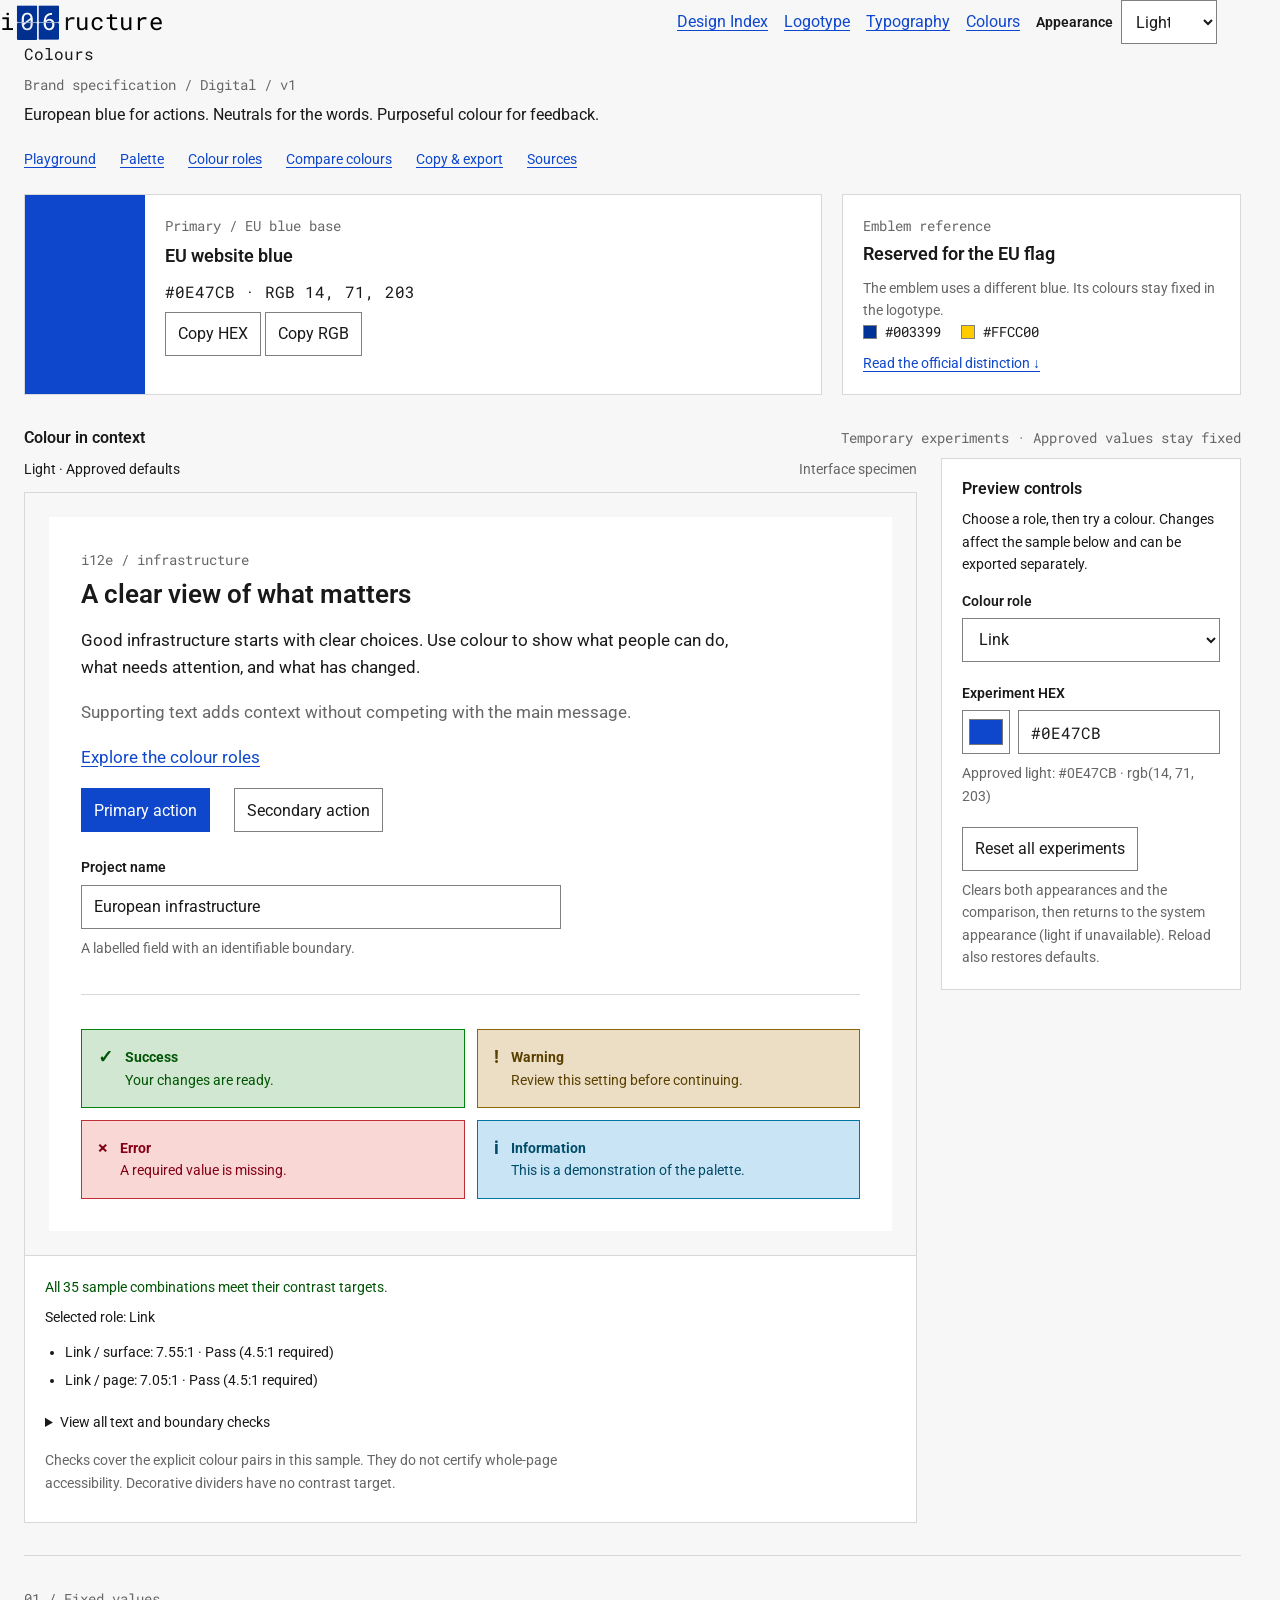
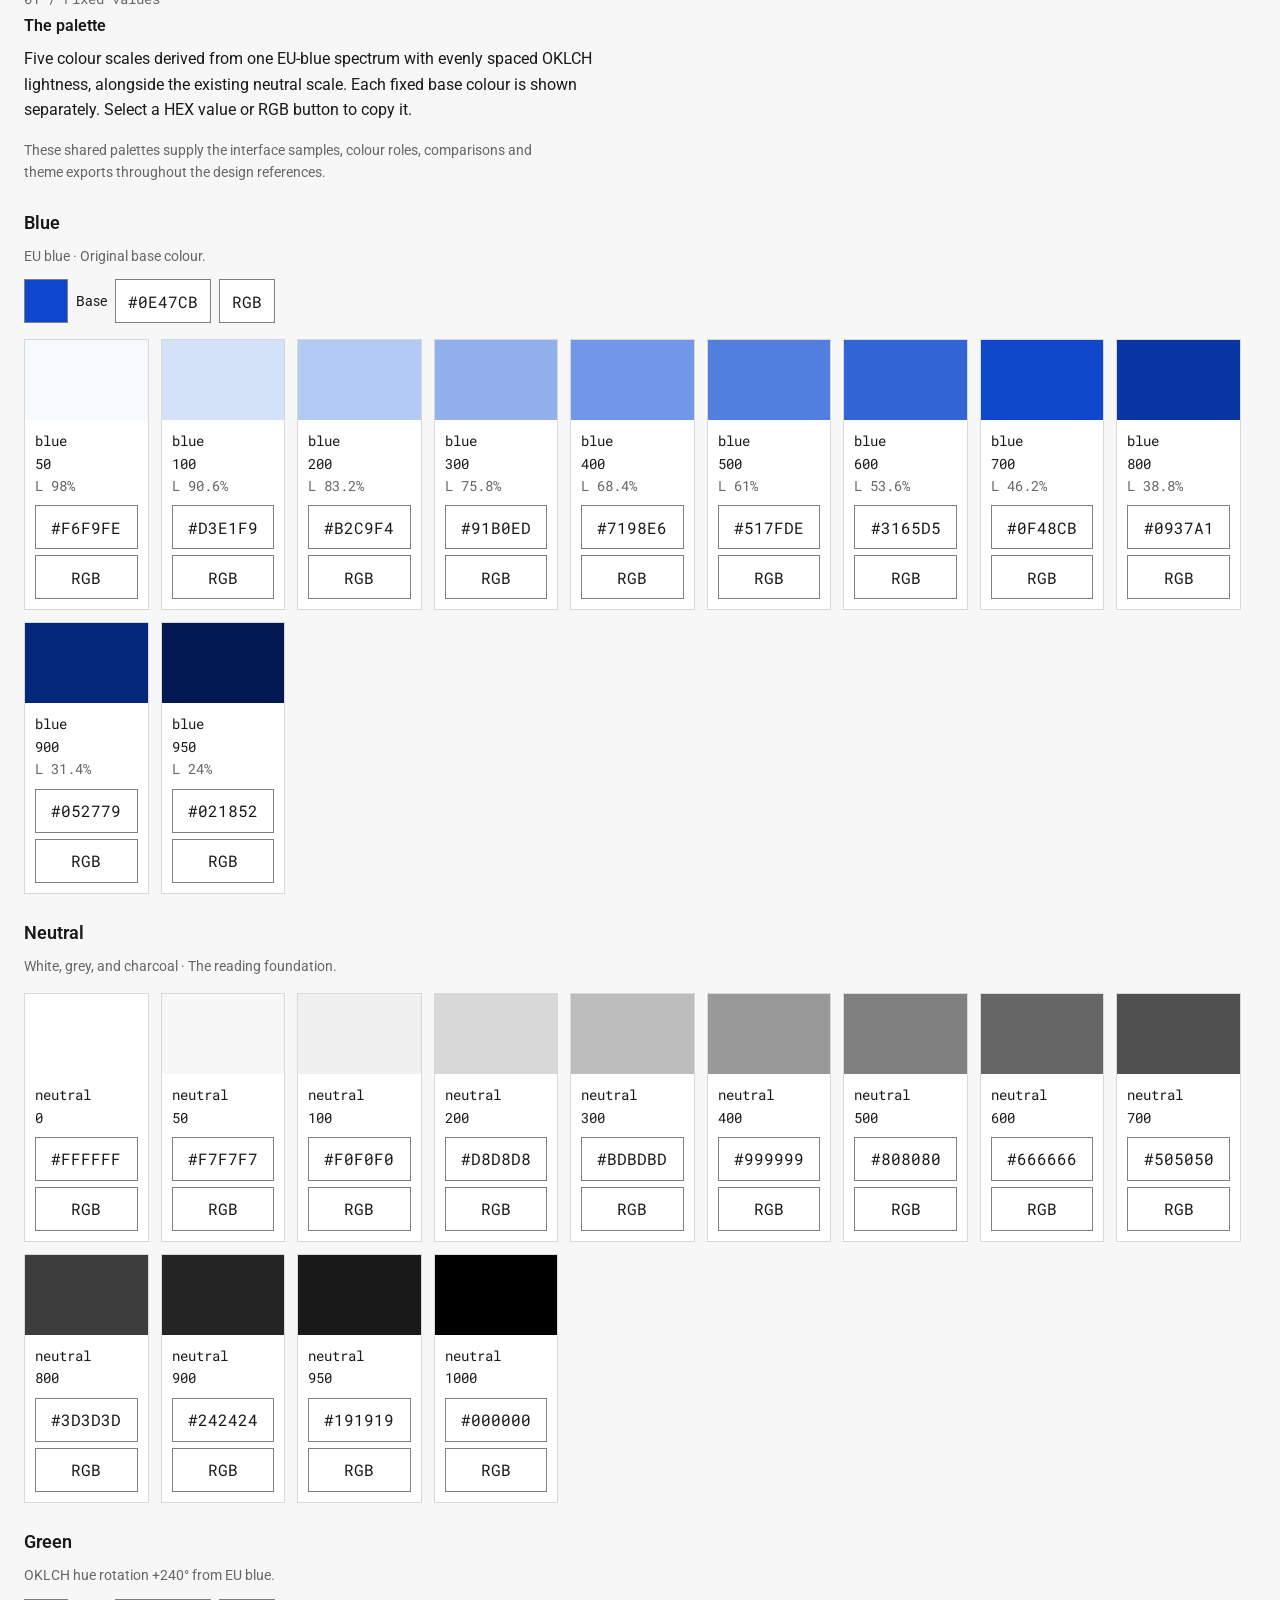
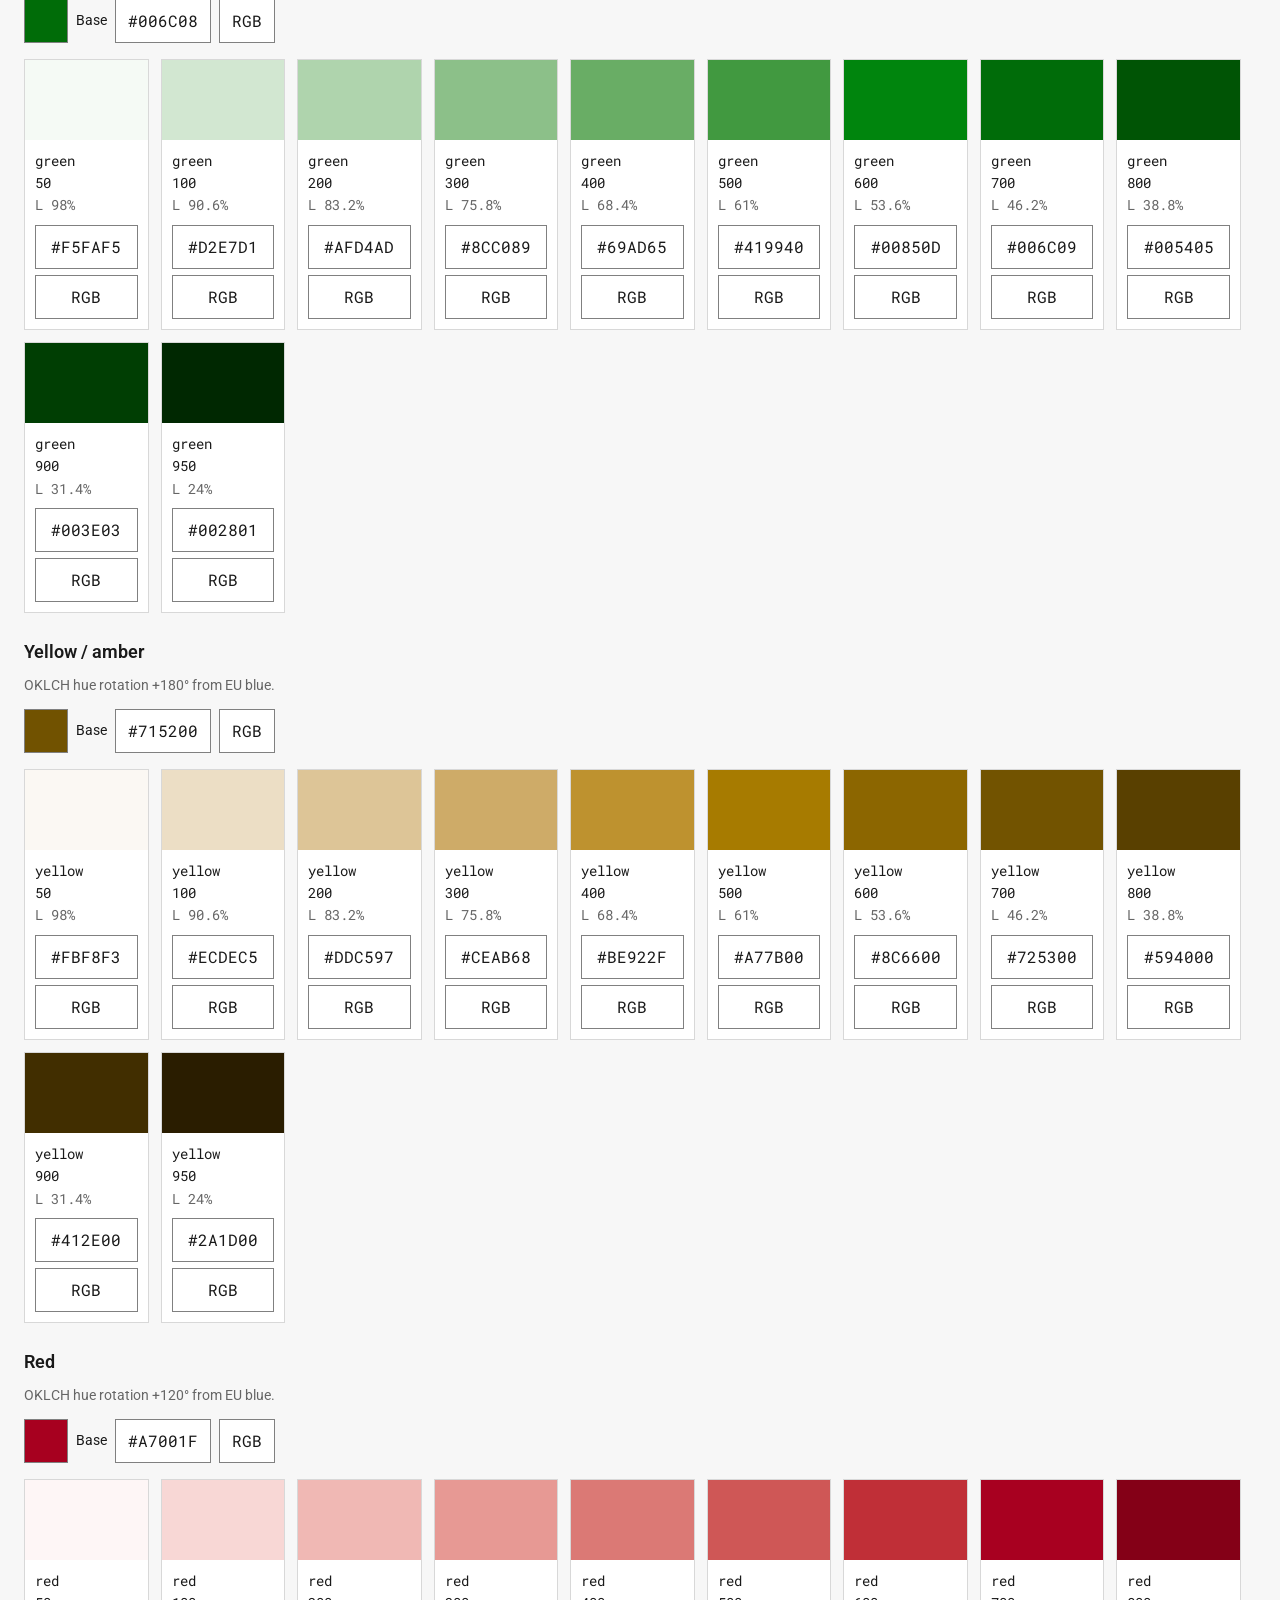
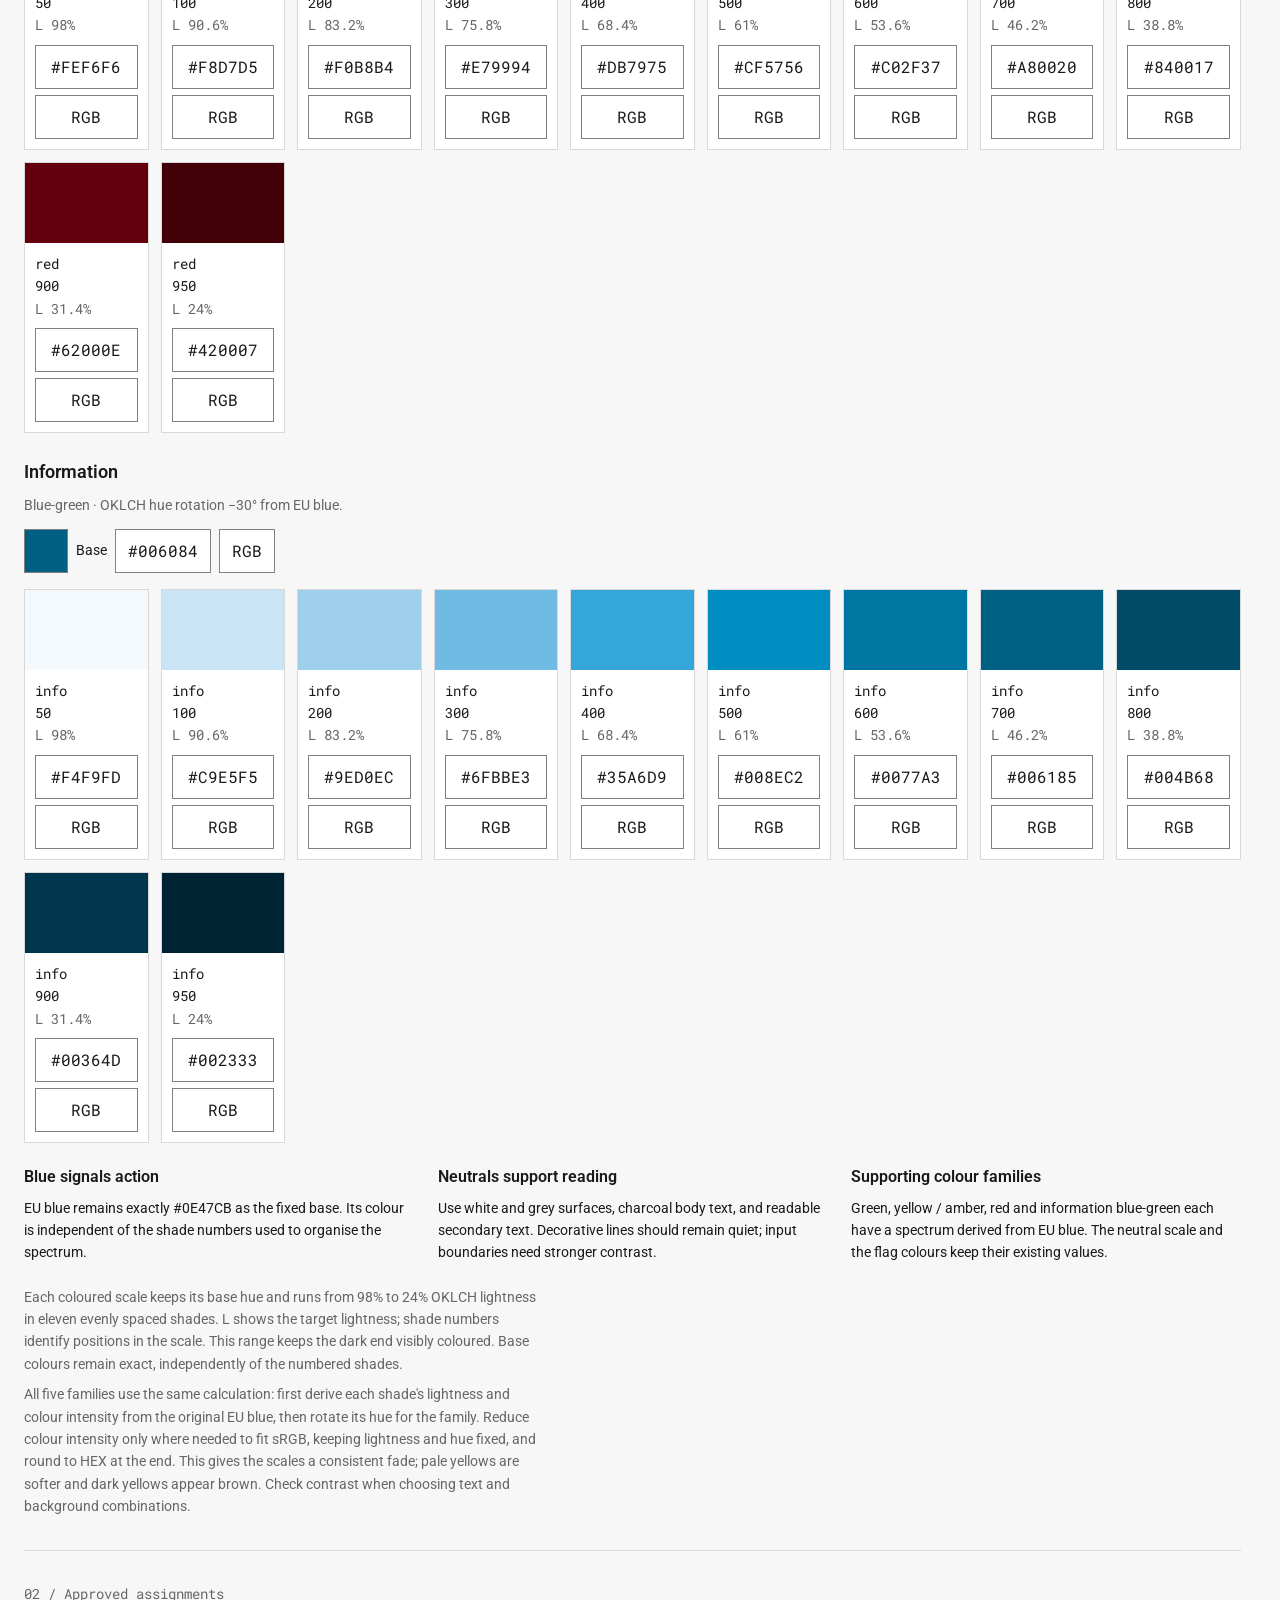
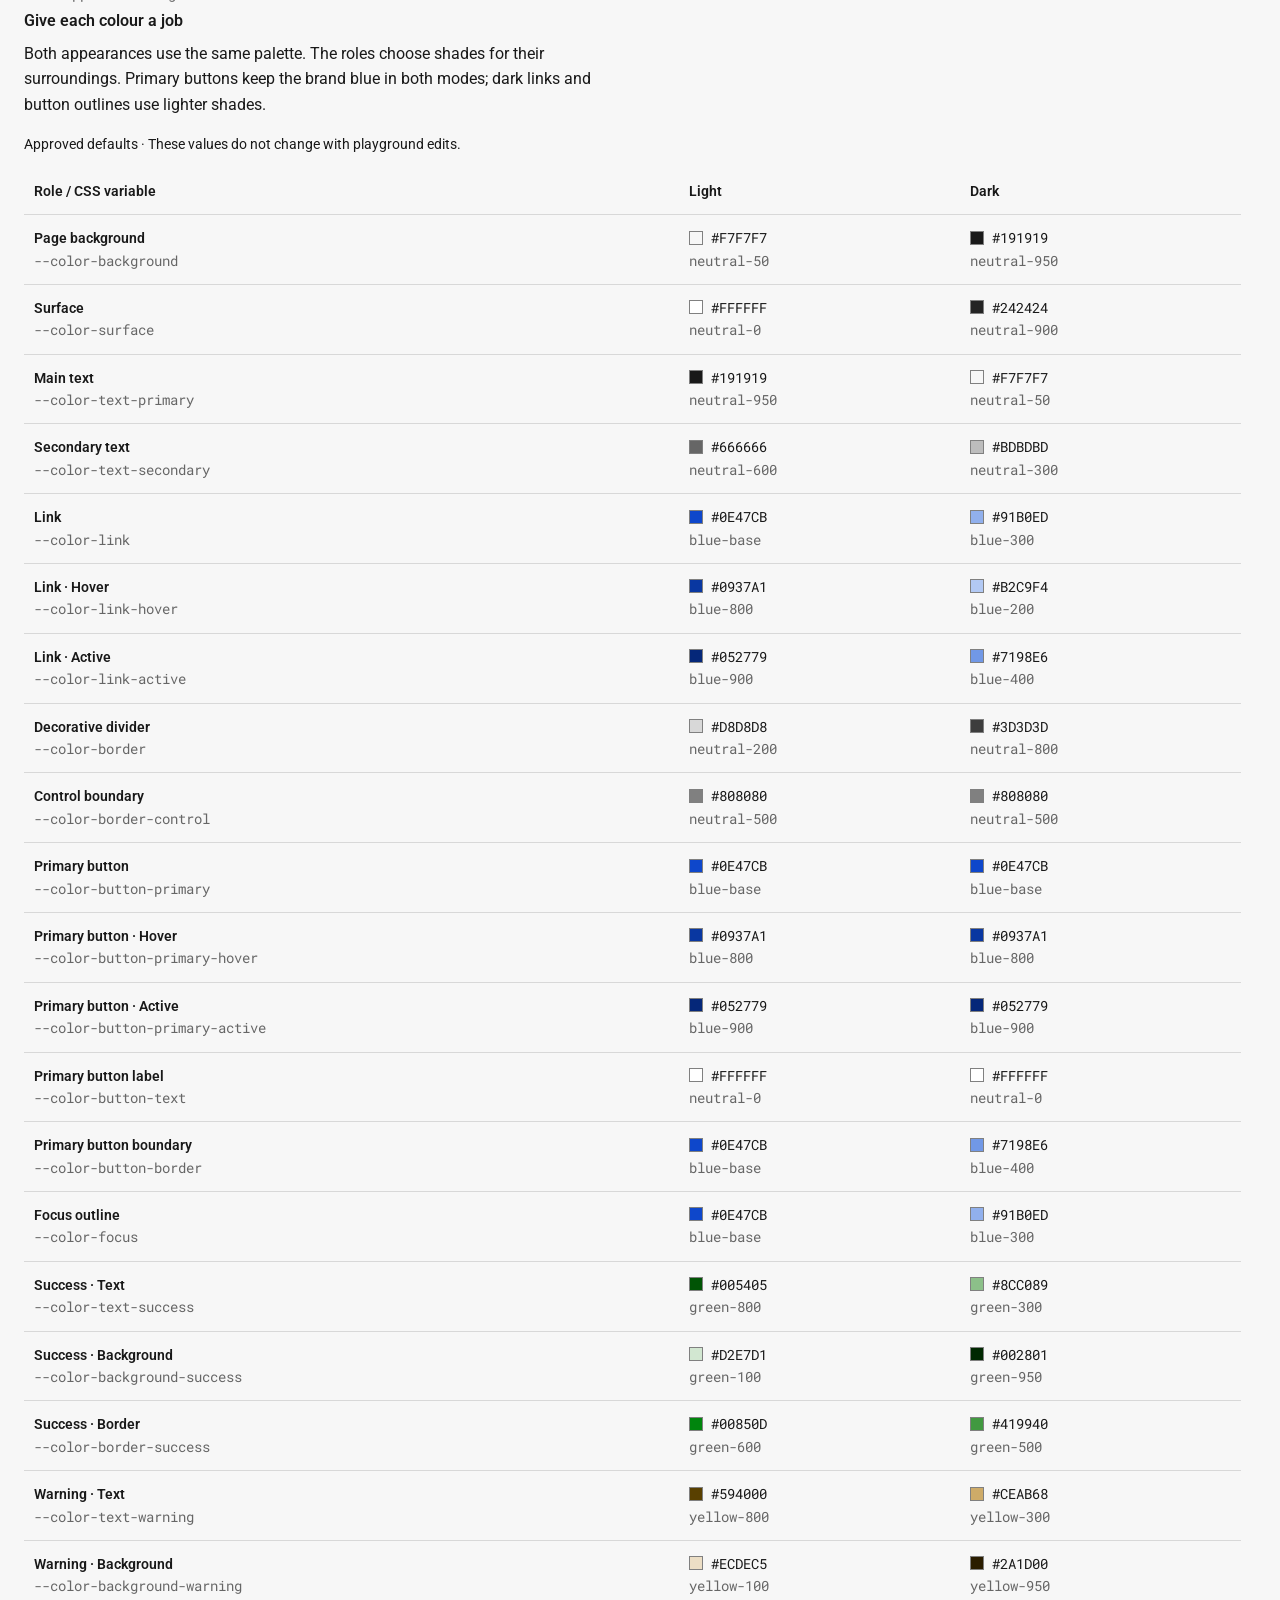
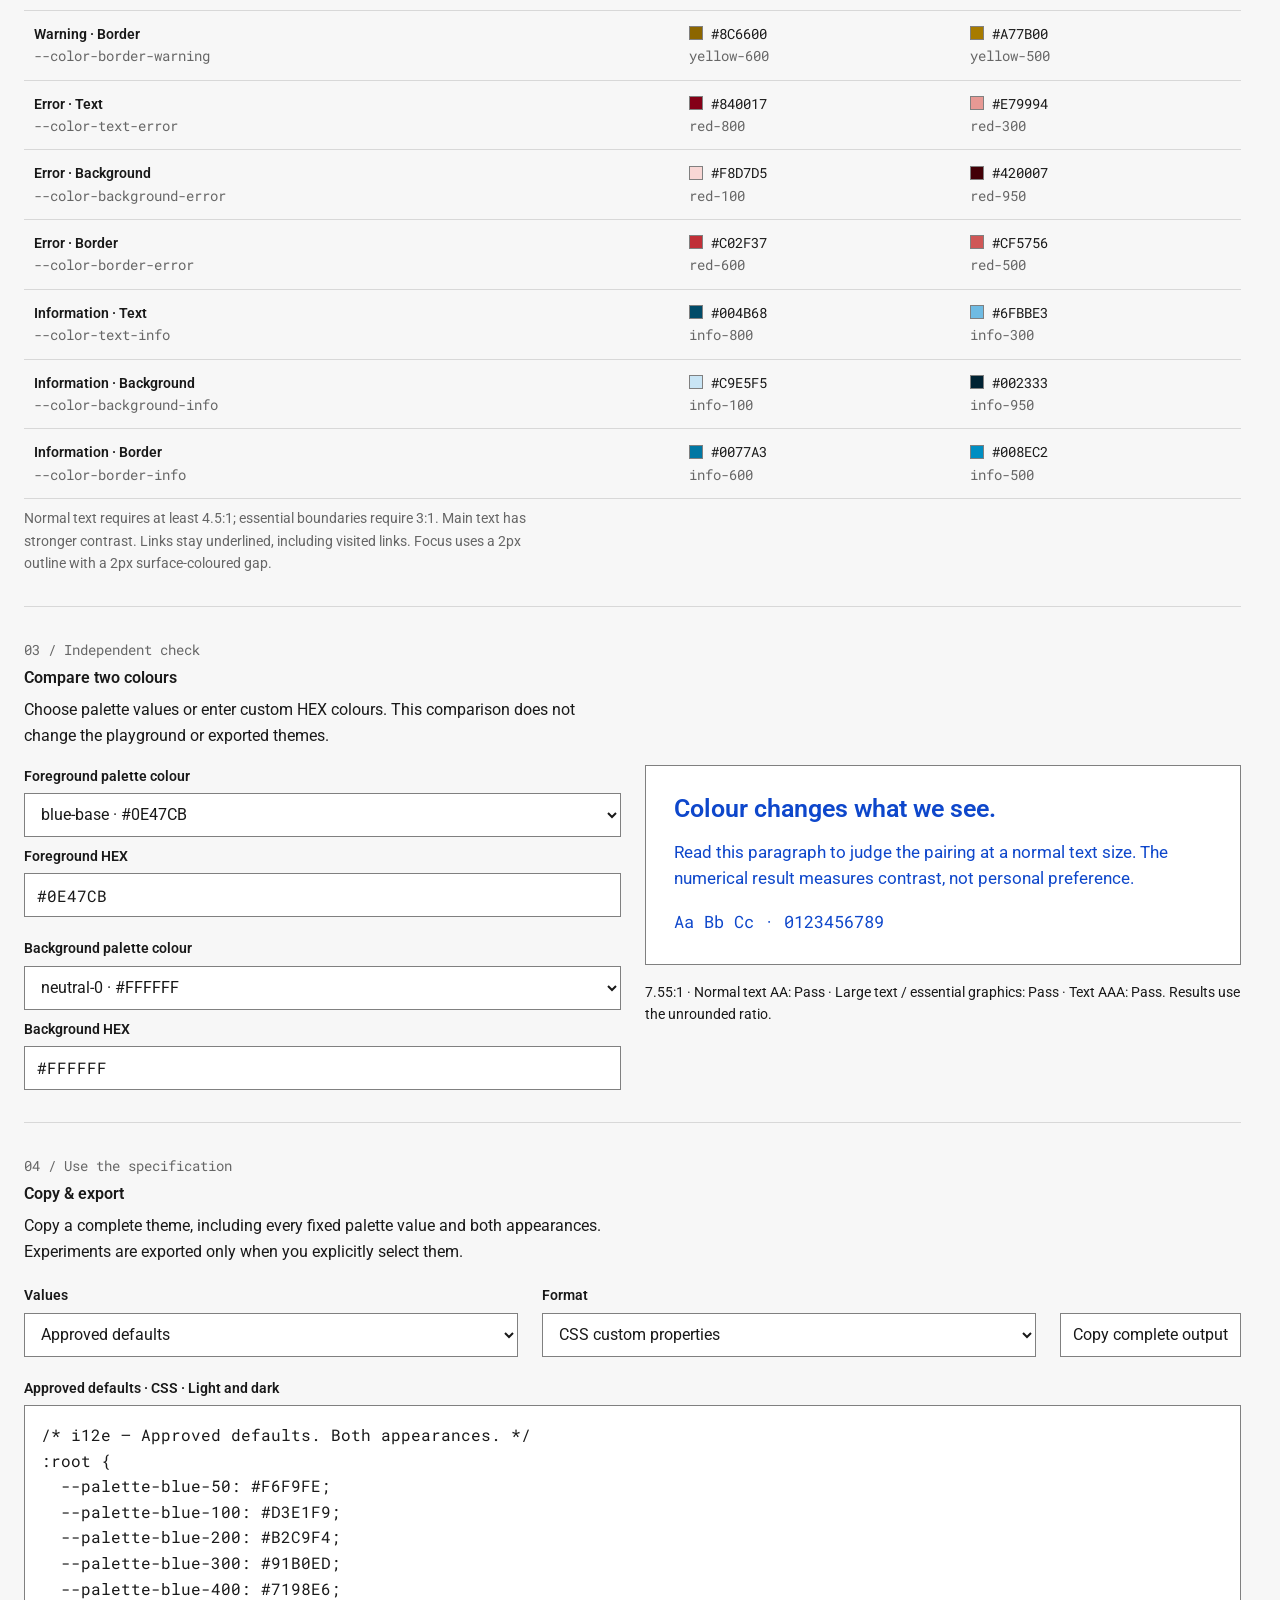
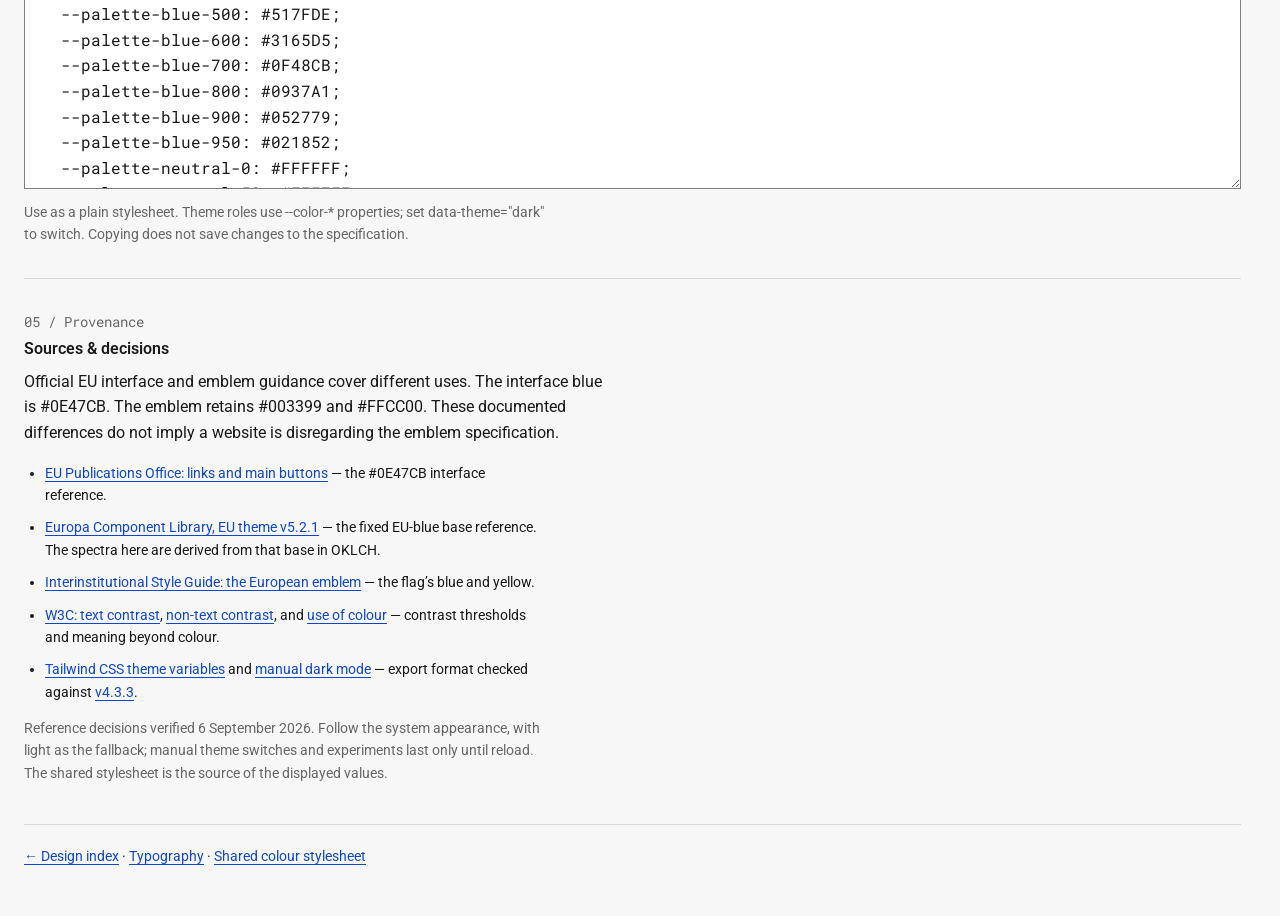
==== commit bd31b884: "wip: update colours Signed-off-by: Luke Gareth Ribchester <luke@luke.gr>" ====
--- a/colours.html
+++ b/colours.html
@@ -13,7 +13,7 @@
     <link rel="preconnect" href="https://fonts.gstatic.com" crossorigin/>
     <link href="https://fonts.googleapis.com/css2?family=Roboto:ital,wght@0,400;0,600;0,700;1,400;1,700&amp;family=Roboto+Mono:wght@400&amp;display=swap"
           rel="stylesheet"/>
-    <link rel="stylesheet" href="./assets/css/colours.css"/>
+    <link rel="stylesheet" href="./assets/css/colours.css?v=palette-20260911"/>
     <link rel="stylesheet" href="./assets/css/typography.css?v=css-type-1-logo-canvas-2"/>
     <script src="./assets/js/typography.js?v=css-type-1" defer></script>
     <style>
@@ -416,83 +416,6 @@
             color: var(--color-text-secondary);
             font: var(--type-ui-meta);
             font-family: var(--font-mono);
-        }
-
-        /* Section-only spectra; the shared palette and semantic roles stay unchanged.
-           Unrounded EU seed: OKLCH(0.4600934180655314 0.21133300995276857 263.12808373363487).
-           Hue rotations: blue 0, green +240, yellow +180, red +120, info -30 degrees.
-           Keep each exact base HEX in an independent token; numbered stops are not
-           base aliases. All spectra start from the unrounded EU seed above.
-           Eleven stops use L = .98 - .074 * index (0..10). This 98%..24% range is a
-           palette design choice. Numbers 50..950 identify positions, not percentages.
-           First calculate master C = seedC * (1-L)/(1-seedL) at or above the EU
-           seed's lightness, otherwise C = seedC * L/seedL. Then rotate each shade's
-           hue for its family. Do not construct spectra from gamut-reduced bases.
-           At fixed L and hue, keep the calculated C if linear sRGB channels are in
-           [0, 1]. Otherwise binary-search C in [0, calculated C] for 60 iterations,
-           retaining the in-gamut lower bound. Convert to sRGB and round to the
-           nearest 8-bit value only at the end. The same rule applies to all families. */
-        #palette {
-            --palette-blue-base: #0E47CB;
-            --palette-blue-50: #F6F9FE;
-            --palette-blue-100: #D3E1F9;
-            --palette-blue-200: #B2C9F4;
-            --palette-blue-300: #91B0ED;
-            --palette-blue-400: #7198E6;
-            --palette-blue-500: #517FDE;
-            --palette-blue-600: #3165D5;
-            --palette-blue-700: #0F48CB;
-            --palette-blue-800: #0937A1;
-            --palette-blue-900: #052779;
-            --palette-blue-950: #021852;
-            --palette-green-base: #006C08;
-            --palette-green-50: #F5FAF5;
-            --palette-green-100: #D2E7D1;
-            --palette-green-200: #AFD4AD;
-            --palette-green-300: #8CC089;
-            --palette-green-400: #69AD65;
-            --palette-green-500: #419940;
-            --palette-green-600: #00850D;
-            --palette-green-700: #006C09;
-            --palette-green-800: #005405;
-            --palette-green-900: #003E03;
-            --palette-green-950: #002801;
-            --palette-yellow-base: #715200;
-            --palette-yellow-50: #FBF8F3;
-            --palette-yellow-100: #ECDEC5;
-            --palette-yellow-200: #DDC597;
-            --palette-yellow-300: #CEAB68;
-            --palette-yellow-400: #BE922F;
-            --palette-yellow-500: #A77B00;
-            --palette-yellow-600: #8C6600;
-            --palette-yellow-700: #725300;
-            --palette-yellow-800: #594000;
-            --palette-yellow-900: #412E00;
-            --palette-yellow-950: #2A1D00;
-            --palette-red-base: #A7001F;
-            --palette-red-50: #FEF6F6;
-            --palette-red-100: #F8D7D5;
-            --palette-red-200: #F0B8B4;
-            --palette-red-300: #E79994;
-            --palette-red-400: #DB7975;
-            --palette-red-500: #CF5756;
-            --palette-red-600: #C02F37;
-            --palette-red-700: #A80020;
-            --palette-red-800: #840017;
-            --palette-red-900: #62000E;
-            --palette-red-950: #420007;
-            --palette-info-base: #006084;
-            --palette-info-50: #F4F9FD;
-            --palette-info-100: #C9E5F5;
-            --palette-info-200: #9ED0EC;
-            --palette-info-300: #6FBBE3;
-            --palette-info-400: #35A6D9;
-            --palette-info-500: #008EC2;
-            --palette-info-600: #0077A3;
-            --palette-info-700: #006185;
-            --palette-info-800: #004B68;
-            --palette-info-900: #00364D;
-            --palette-info-950: #002333;
         }
 
         .family {
@@ -779,7 +702,7 @@
         <div class="anchors">
             <section class="brand-anchor" aria-labelledby="primary-title">
                 <div class="anchor-swatch" aria-hidden="true"></div>
-                <div class="anchor-copy"><p class="eyebrow">Primary / Blue 600</p>
+                <div class="anchor-copy"><p class="eyebrow">Primary / EU blue base</p>
                     <h2 class="type-card-title" id="primary-title">EU website blue</h2>
                     <p class="mono">#0E47CB · RGB 14, 71, 203</p>
                     <button type="button" data-copy-token="--brand-primary" data-copy-format="hex">Copy HEX</button>
@@ -796,7 +719,8 @@
                 </div>
                 <p class="help"><a href="#emblem-sources">Read the official distinction ↓</a></p></section>
         </div>
-        <noscript><p>The approved styles are available in <a href="./assets/css/colours.css">colours.css</a>. Enable
+        <noscript><p>The approved styles are available in <a href="./assets/css/colours.css?v=palette-20260911">colours.css</a>.
+            Enable
             JavaScript for
             the full swatches, theme controls, contrast checks, and exports.</p></noscript>
         <section id="playground" aria-labelledby="playground-title">
@@ -900,8 +824,8 @@
             <p>Five colour scales derived from one EU-blue spectrum with evenly spaced OKLCH lightness,
                 alongside the existing neutral scale.
                 Each fixed base colour is shown separately. Select a HEX value or RGB button to copy it.</p>
-            <p class="help">These spectra are shown in this section only. Interface samples, colour roles,
-                comparisons and theme exports retain their existing colours.</p>
+            <p class="help">These shared palettes supply the interface samples, colour roles, comparisons and
+                theme exports throughout the design references.</p>
             <div id="palette-families"></div>
             <div class="usage-grid">
                 <div><h3 class="type-panel-title">Blue signals action</h3>
@@ -1027,7 +951,8 @@
                 </li>
                 <li>
                     <a href="https://github.com/ec-europa/europa-component-library/blob/v5.2.1/src/themes/eu/maps/color.scss">Europa
-                        Component Library, EU theme v5.2.1</a> — the fixed blue scale. ECL primary-100 is i12e blue-600.
+                        Component Library, EU theme v5.2.1</a> — the fixed EU-blue base reference. The spectra here
+                    are derived from that base in OKLCH.
                 </li>
                 <li>
                     <a href="https://style-guide.europa.eu/o/opportal-service/isg?resource=en/annex-a1-graphics-guide-european-emblem.html">Interinstitutional
@@ -1050,7 +975,7 @@
         </section>
     </main>
     <footer class="page-footer"><a href="./index.html">← Design index</a> · <a href="./typography.html">Typography</a> ·
-        <a href="./assets/css/colours.css">Shared colour stylesheet</a></footer>
+        <a href="./assets/css/colours.css?v=palette-20260911">Shared colour stylesheet</a></footer>
 </div>
 <p id="copy-status" class="copy-status" role="status"></p>
 <dialog id="copy-dialog" aria-labelledby="copy-dialog-title"><h2 class="type-card-title" id="copy-dialog-title">Copy
@@ -1069,20 +994,12 @@
     const $ = id => document.getElementById(id);
     const shades = [50, 100, 200, 300, 400, 500, 600, 700, 800, 900, 950];
     const families = {
-      blue: {title: "Blue", description: "EU interface blue · Exact ECL values, i12e shade numbers.", shades},
+      blue: {title: "Blue", description: "EU blue · Original base colour.", shades},
       neutral: {
         title: "Neutral",
         description: "White, grey, and charcoal · The reading foundation.",
         shades: [0, ...shades, 1000],
       },
-      green: {title: "Green", description: "Success · i12e seed at shade 600.", shades},
-      orange: {title: "Orange", description: "Warning · i12e seed at shade 600.", shades},
-      red: {title: "Red", description: "Error · i12e seed at shade 600.", shades},
-    };
-    // Only the Palette section uses these spectra. Other references retain the shared palette.
-    const spectrumFamilies = {
-      blue: {title: "Blue", description: "EU blue · Original base colour.", shades},
-      neutral: families.neutral,
       green: {title: "Green", description: "OKLCH hue rotation +240° from EU blue.", shades},
       yellow: {title: "Yellow / amber", description: "OKLCH hue rotation +180° from EU blue.", shades},
       red: {title: "Red", description: "OKLCH hue rotation +120° from EU blue.", shades},
@@ -1164,11 +1081,8 @@
     const rootStyle = getComputedStyle(document.documentElement);
     const palette = Object.fromEntries(Object.entries(families).map(([name, family]) => [name,
       Object.fromEntries(family.shades.map(shade => [shade, readColour(rootStyle, `--palette-${name}-${shade}`)]))]));
-    const spectrumStyle = getComputedStyle($("palette"));
-    const spectrumPalette = Object.fromEntries(Object.entries(spectrumFamilies).map(([name, family]) => [name,
-      Object.fromEntries(family.shades.map(shade => [shade, readColour(spectrumStyle, `--palette-${name}-${shade}`)]))]));
-    const spectrumBases = Object.fromEntries(Object.keys(spectrumFamilies).filter(name => name !== "neutral")
-      .map(name => [name, readColour(spectrumStyle, `--palette-${name}-base`)]));
+    const bases = Object.fromEntries(Object.keys(families).filter(name => name !== "neutral")
+      .map(name => [name, readColour(rootStyle, `--palette-${name}-base`)]));
     const brand = {primary: readColour(rootStyle, "--brand-primary")};
     const emblem = {blue: readColour(rootStyle, "--emblem-blue"), yellow: readColour(rootStyle, "--emblem-yellow")};
     const defaults = Object.fromEntries(["light", "dark"].map(mode => {
@@ -1179,7 +1093,9 @@
       name: `${family}-${shade}`,
       hex,
     })));
-    const fixedEntries = [...paletteEntries, {name: "emblem-blue", hex: emblem.blue}, {
+    const baseEntries = Object.entries(bases).map(([family, hex]) => ({name: `${family}-base`, hex}));
+    const colourEntries = [...baseEntries, ...paletteEntries];
+    const fixedEntries = [...colourEntries, {name: "emblem-blue", hex: emblem.blue}, {
       name: "emblem-yellow",
       hex: emblem.yellow,
     }];
@@ -1194,23 +1110,23 @@
 
     function buildReference() {
       const container = $("palette-families");
-      for (const [name, family] of Object.entries(spectrumFamilies)) {
+      for (const [name, family] of Object.entries(families)) {
         const section = document.createElement("section");
         section.className = "family";
         section.setAttribute("aria-labelledby", `family-${name}`);
         section.innerHTML = `<div class="family-header"><h3 class="type-card-title" id="family-${name}">${family.title}</h3><p class="secondary">${family.description}</p></div><div class="swatches"></div>`;
-        if (spectrumBases[name]) {
-          const hex = spectrumBases[name];
+        if (bases[name]) {
+          const hex = bases[name];
           const base = document.createElement("div");
           base.className = "family-base";
           base.innerHTML = `<span class="family-base-swatch" style="background:${hex}" aria-hidden="true"></span><span>Base</span><button type="button" data-copy-token="--palette-${name}-base" data-copy-format="hex" aria-label="Copy ${name} base HEX ${hex}">${hex}</button><button type="button" data-copy-token="--palette-${name}-base" data-copy-format="rgb" aria-label="Copy ${name} base ${rgbString(hex)}">RGB</button>`;
           section.querySelector(".family-header").append(base);
         }
         const grid = section.querySelector(".swatches");
-        for (const [shade, hex] of Object.entries(spectrumPalette[name])) {
+        for (const [shade, hex] of Object.entries(palette[name])) {
           const card = document.createElement("div");
           card.className = "swatch";
-          const lightness = spectrumBases[name] ? `<span class="swatch-lightness">L ${spectrumLightness[shade]}%</span>` : "";
+          const lightness = bases[name] ? `<span class="swatch-lightness">L ${spectrumLightness[shade]}%</span>` : "";
           card.innerHTML = `<div class="swatch-colour" style="background:${hex}" aria-hidden="true"></div><div class="swatch-content"><p class="swatch-name">${name}<br/>${shade}${lightness}</p><button type="button" data-copy-token="--palette-${name}-${shade}" data-copy-format="hex" aria-label="Copy ${name} ${shade} HEX ${hex}">${hex}</button><button type="button" data-copy-token="--palette-${name}-${shade}" data-copy-format="rgb" aria-label="Copy ${name} ${shade} ${rgbString(hex)}">RGB</button></div>`;
           grid.append(card);
         }
@@ -1219,7 +1135,7 @@
       for (const [role, label] of Object.entries(roleLabels)) {
         $("edit-role").append(option(role, label));
         const row = document.createElement("tr");
-        const nameFor = hex => paletteEntries.find(entry => entry.hex === hex)?.name || "custom";
+        const nameFor = hex => colourEntries.find(entry => entry.hex === hex)?.name || "custom";
         row.innerHTML = `<th scope="row">${label}<span class="token">--color-${role}</span></th>` + ["light", "dark"].map(mode => `<td><span class="dot" style="background:${defaults[mode][role]}" aria-hidden="true"></span><code>${defaults[mode][role]}</code><span class="token">${nameFor(defaults[mode][role])}</span></td>`).join("");
         $("roles-body").append(row);
       }
@@ -1230,7 +1146,7 @@
         for (const [family, definition] of Object.entries(families)) {
           const group = document.createElement("optgroup");
           group.label = definition.title;
-          paletteEntries.filter(entry => entry.name.startsWith(family + "-")).forEach(entry => group.append(option(entry.name, `${entry.name} · ${entry.hex}`)));
+          colourEntries.filter(entry => entry.name.startsWith(family + "-")).forEach(entry => group.append(option(entry.name, `${entry.name} · ${entry.hex}`)));
           select.append(group);
         }
         const group = document.createElement("optgroup");
@@ -1349,7 +1265,7 @@
     function resetComparison() {
       comparison.foreground = brand.primary;
       comparison.background = palette.neutral[0];
-      $("compare-foreground").value = "blue-600";
+      $("compare-foreground").value = "blue-base";
       $("compare-background").value = "neutral-0";
       for (const side of ["foreground", "background"]) {
         $(side + "-hex").value = comparison[side];
@@ -1360,7 +1276,12 @@
 
     function exportData(kind) {
       return {
-        schemaVersion: 1, kind, brand: {...brand}, emblem: {...emblem}, palette,
+        schemaVersion: 1,
+        kind,
+        brand: {...brand},
+        emblem: {...emblem},
+        palette,
+        bases: {...bases},
         themes: Object.fromEntries(["light", "dark"].map(mode => [mode, kind === "experiment" ? valuesFor(mode) : {...defaults[mode]}])),
       };
     }
@@ -1368,6 +1289,7 @@
     function cssExport(data) {
       const lines = [`/* i12e — ${data.kind === "approved" ? "Approved defaults" : "Temporary experiment"}. Both appearances. */`, ":root {"];
       for (const [family, scale] of Object.entries(data.palette)) for (const [shade, hex] of Object.entries(scale)) lines.push(`  --palette-${family}-${shade}: ${hex};`);
+      for (const [family, hex] of Object.entries(data.bases)) lines.push(`  --palette-${family}-base: ${hex};`);
       lines.push(`  --brand-primary: ${data.brand.primary};`, `  --emblem-blue: ${data.emblem.blue};`, `  --emblem-yellow: ${data.emblem.yellow};`, "}", "");
       for (const mode of ["light", "dark"]) {
         lines.push(mode === "light" ? ":root, [data-theme=\"light\"] {" : "[data-theme=\"dark\"] {", `  color-scheme: ${mode};`);
@@ -1380,6 +1302,7 @@
     function tailwindExport(data) {
       const lines = ["@import \"tailwindcss\";", "", `/* i12e — ${data.kind === "approved" ? "Approved defaults" : "Temporary experiment"}. Tailwind CSS v4, verified with 4.3.3. */`, "@custom-variant dark (&:where([data-theme=\"dark\"], [data-theme=\"dark\"] *));", "", "@theme static {"];
       for (const [family, scale] of Object.entries(data.palette)) for (const [shade, hex] of Object.entries(scale)) lines.push(`  --color-i12e-${family}-${shade}: ${hex};`);
+      for (const [family, hex] of Object.entries(data.bases)) lines.push(`  --color-i12e-${family}-base: ${hex};`);
       lines.push(`  --color-i12e-brand: ${data.brand.primary};`, `  --color-i12e-emblem-blue: ${data.emblem.blue};`, `  --color-i12e-emblem-yellow: ${data.emblem.yellow};`, "}", "");
       for (const mode of ["light", "dark"]) {
         lines.push(mode === "light" ? ":root, [data-theme=\"light\"] {" : "[data-theme=\"dark\"] {", `  color-scheme: ${mode};`);
@@ -1403,7 +1326,7 @@
       const count = Object.keys(overrides.light).length + Object.keys(overrides.dark).length;
       const notes = {
         css: "Use as a plain stylesheet. Theme roles use --color-* properties; set data-theme=\"dark\" to switch.",
-        json: "Schema version 1. Palette and theme values are resolved HEX strings. Theme keys map to --color-* properties.",
+        json: "Schema version 1. Numbered palette shades, exact bases and theme values are resolved HEX strings. The bases object contains the fixed family colours. Theme keys map to --color-* properties.",
         tailwind: "Add to your Tailwind CSS entry file; this output requires Tailwind processing. Utilities use the i12e- prefix and preserve Tailwind’s default palette.",
       };
       $("export-help").textContent = notes[format] + (kind === "experiment" ? ` Includes ${count} changed ${count === 1 ? "role" : "roles"} across both appearances. ` : " ") + "Copying does not save changes to the specification.";
@@ -1504,8 +1427,7 @@
     document.addEventListener("click", event => {
       const button = event.target.closest("[data-copy-token]");
       if (!button) return;
-      const scope = button.closest("#palette") || document.documentElement;
-      const hex = readColour(getComputedStyle(scope), button.dataset.copyToken);
+      const hex = readColour(rootStyle, button.dataset.copyToken);
       copyText(button.dataset.copyFormat === "rgb" ? rgbString(hex) : hex, `${button.dataset.copyToken.replace(/^--(?:palette-)?/, "")} ${button.dataset.copyFormat.toUpperCase()}`);
     });
     document.querySelectorAll("[data-demo-message]").forEach(button => button.addEventListener("click", () => {
--- a/assets/css/colours.css
+++ b/assets/css/colours.css
@@ -1,18 +1,31 @@
-/* i12e colour specification. Fixed palette → light/dark semantic roles.
-   EU blue: ECL EU v5.2.1. Other scales: i12e. See colours.html. */
+/* Shared approved spectra; every component and export uses these values.
+   Unrounded EU seed: OKLCH(0.4600934180655314 0.21133300995276857 263.12808373363487).
+   Hue rotations: blue 0, green +240, yellow +180, red +120, info -30 degrees.
+   Keep each exact base HEX in an independent token; numbered stops are not
+   base aliases. All spectra start from the unrounded EU seed above.
+   Eleven stops use L = .98 - .074 * index (0..10). This 98%..24% range is a
+   palette design choice. Numbers 50..950 identify positions, not percentages.
+   First calculate master C = seedC * (1-L)/(1-seedL) at or above the EU
+   seed's lightness, otherwise C = seedC * L/seedL. Then rotate each shade's
+   hue for its family. Do not construct spectra from gamut-reduced bases.
+   At fixed L and hue, keep the calculated C if linear sRGB channels are in
+   [0, 1]. Otherwise binary-search C in [0, calculated C] for 60 iterations,
+   retaining the in-gamut lower bound. Convert to sRGB and round to the
+   nearest 8-bit value only at the end. The same rule applies to all families. */
 :root {
     /* Blue */
-    --palette-blue-50: #F3F6FC;
-    --palette-blue-100: #E7EDFA;
-    --palette-blue-200: #CFDAF5;
-    --palette-blue-300: #9FB5EA;
-    --palette-blue-400: #6E91E0;
-    --palette-blue-500: #3E6CD5;
-    --palette-blue-600: #0E47CB;
-    --palette-blue-700: #0D40B7;
-    --palette-blue-800: #0B39A2;
-    --palette-blue-900: #0A328E;
-    --palette-blue-950: #030E2E;
+    --palette-blue-base: #0E47CB;
+    --palette-blue-50: #F6F9FE;
+    --palette-blue-100: #D3E1F9;
+    --palette-blue-200: #B2C9F4;
+    --palette-blue-300: #91B0ED;
+    --palette-blue-400: #7198E6;
+    --palette-blue-500: #517FDE;
+    --palette-blue-600: #3165D5;
+    --palette-blue-700: #0F48CB;
+    --palette-blue-800: #0937A1;
+    --palette-blue-900: #052779;
+    --palette-blue-950: #021852;
     /* Neutral */
     --palette-neutral-0: #FFFFFF;
     --palette-neutral-50: #F7F7F7;
@@ -28,42 +41,58 @@
     --palette-neutral-950: #191919;
     --palette-neutral-1000: #000000;
     /* Green */
-    --palette-green-50: #F4F8F5;
-    --palette-green-100: #E9F2EC;
-    --palette-green-200: #D2E4D8;
-    --palette-green-300: #A5CAB1;
-    --palette-green-400: #79AF8B;
-    --palette-green-500: #4C9564;
-    --palette-green-600: #1F7A3D;
-    --palette-green-700: #196231;
-    --palette-green-800: #134925;
-    --palette-green-900: #0C3118;
-    --palette-green-950: #06180C;
-    /* Orange */
-    --palette-orange-50: #FBF6F2;
-    --palette-orange-100: #F8EEE6;
-    --palette-orange-200: #F0DDCC;
-    --palette-orange-300: #E2BA99;
-    --palette-orange-400: #D39866;
-    --palette-orange-500: #C57533;
-    --palette-orange-600: #B65300;
-    --palette-orange-700: #924200;
-    --palette-orange-800: #6D3200;
-    --palette-orange-900: #492100;
-    --palette-orange-950: #241100;
+    --palette-green-base: #006C08;
+    --palette-green-50: #F5FAF5;
+    --palette-green-100: #D2E7D1;
+    --palette-green-200: #AFD4AD;
+    --palette-green-300: #8CC089;
+    --palette-green-400: #69AD65;
+    --palette-green-500: #419940;
+    --palette-green-600: #00850D;
+    --palette-green-700: #006C09;
+    --palette-green-800: #005405;
+    --palette-green-900: #003E03;
+    --palette-green-950: #002801;
+    /* Yellow / amber */
+    --palette-yellow-base: #715200;
+    --palette-yellow-50: #FBF8F3;
+    --palette-yellow-100: #ECDEC5;
+    --palette-yellow-200: #DDC597;
+    --palette-yellow-300: #CEAB68;
+    --palette-yellow-400: #BE922F;
+    --palette-yellow-500: #A77B00;
+    --palette-yellow-600: #8C6600;
+    --palette-yellow-700: #725300;
+    --palette-yellow-800: #594000;
+    --palette-yellow-900: #412E00;
+    --palette-yellow-950: #2A1D00;
     /* Red */
-    --palette-red-50: #FCF4F5;
-    --palette-red-100: #FAEAEB;
-    --palette-red-200: #F4D4D7;
-    --palette-red-300: #E9AAAE;
-    --palette-red-400: #DF7F86;
-    --palette-red-500: #D4555D;
-    --palette-red-600: #C92A35;
-    --palette-red-700: #A1222A;
-    --palette-red-800: #791920;
-    --palette-red-900: #501115;
-    --palette-red-950: #28080B;
-    --brand-primary: var(--palette-blue-600);
+    --palette-red-base: #A7001F;
+    --palette-red-50: #FEF6F6;
+    --palette-red-100: #F8D7D5;
+    --palette-red-200: #F0B8B4;
+    --palette-red-300: #E79994;
+    --palette-red-400: #DB7975;
+    --palette-red-500: #CF5756;
+    --palette-red-600: #C02F37;
+    --palette-red-700: #A80020;
+    --palette-red-800: #840017;
+    --palette-red-900: #62000E;
+    --palette-red-950: #420007;
+    /* Information */
+    --palette-info-base: #006084;
+    --palette-info-50: #F4F9FD;
+    --palette-info-100: #C9E5F5;
+    --palette-info-200: #9ED0EC;
+    --palette-info-300: #6FBBE3;
+    --palette-info-400: #35A6D9;
+    --palette-info-500: #008EC2;
+    --palette-info-600: #0077A3;
+    --palette-info-700: #006185;
+    --palette-info-800: #004B68;
+    --palette-info-900: #00364D;
+    --palette-info-950: #002333;
+    --brand-primary: var(--palette-blue-base);
     --emblem-blue: #003399;
     --emblem-yellow: #FFCC00;
 }
@@ -74,29 +103,29 @@
     --color-surface: var(--palette-neutral-0);
     --color-text-primary: var(--palette-neutral-950);
     --color-text-secondary: var(--palette-neutral-600);
-    --color-link: var(--palette-blue-600);
-    --color-link-hover: var(--palette-blue-700);
-    --color-link-active: var(--palette-blue-800);
+    --color-link: var(--palette-blue-base);
+    --color-link-hover: var(--palette-blue-800);
+    --color-link-active: var(--palette-blue-900);
     --color-border: var(--palette-neutral-200);
     --color-border-control: var(--palette-neutral-500);
-    --color-button-primary: var(--palette-blue-600);
-    --color-button-primary-hover: var(--palette-blue-700);
-    --color-button-primary-active: var(--palette-blue-800);
+    --color-button-primary: var(--palette-blue-base);
+    --color-button-primary-hover: var(--palette-blue-800);
+    --color-button-primary-active: var(--palette-blue-900);
     --color-button-text: var(--palette-neutral-0);
-    --color-button-border: var(--palette-blue-600);
-    --color-focus: var(--palette-blue-600);
+    --color-button-border: var(--palette-blue-base);
+    --color-focus: var(--palette-blue-base);
     --color-text-success: var(--palette-green-800);
     --color-background-success: var(--palette-green-100);
     --color-border-success: var(--palette-green-600);
-    --color-text-warning: var(--palette-orange-800);
-    --color-background-warning: var(--palette-orange-100);
-    --color-border-warning: var(--palette-orange-600);
+    --color-text-warning: var(--palette-yellow-800);
+    --color-background-warning: var(--palette-yellow-100);
+    --color-border-warning: var(--palette-yellow-600);
     --color-text-error: var(--palette-red-800);
     --color-background-error: var(--palette-red-100);
     --color-border-error: var(--palette-red-600);
-    --color-text-info: var(--palette-blue-800);
-    --color-background-info: var(--palette-blue-100);
-    --color-border-info: var(--palette-blue-600);
+    --color-text-info: var(--palette-info-800);
+    --color-background-info: var(--palette-info-100);
+    --color-border-info: var(--palette-info-600);
 }
 
 [data-theme="dark"] {
@@ -110,24 +139,24 @@
     --color-link-active: var(--palette-blue-400);
     --color-border: var(--palette-neutral-800);
     --color-border-control: var(--palette-neutral-500);
-    --color-button-primary: var(--palette-blue-600);
-    --color-button-primary-hover: var(--palette-blue-700);
-    --color-button-primary-active: var(--palette-blue-800);
+    --color-button-primary: var(--palette-blue-base);
+    --color-button-primary-hover: var(--palette-blue-800);
+    --color-button-primary-active: var(--palette-blue-900);
     --color-button-text: var(--palette-neutral-0);
     --color-button-border: var(--palette-blue-400);
     --color-focus: var(--palette-blue-300);
     --color-text-success: var(--palette-green-300);
     --color-background-success: var(--palette-green-950);
     --color-border-success: var(--palette-green-500);
-    --color-text-warning: var(--palette-orange-300);
-    --color-background-warning: var(--palette-orange-950);
-    --color-border-warning: var(--palette-orange-500);
+    --color-text-warning: var(--palette-yellow-300);
+    --color-background-warning: var(--palette-yellow-950);
+    --color-border-warning: var(--palette-yellow-500);
     --color-text-error: var(--palette-red-300);
     --color-background-error: var(--palette-red-950);
     --color-border-error: var(--palette-red-500);
-    --color-text-info: var(--palette-blue-300);
-    --color-background-info: var(--palette-blue-950);
-    --color-border-info: var(--palette-blue-500);
+    --color-text-info: var(--palette-info-300);
+    --color-background-info: var(--palette-info-950);
+    --color-border-info: var(--palette-info-500);
 }
 
 /* Shared appearance selector. Theme changes are temporary. */
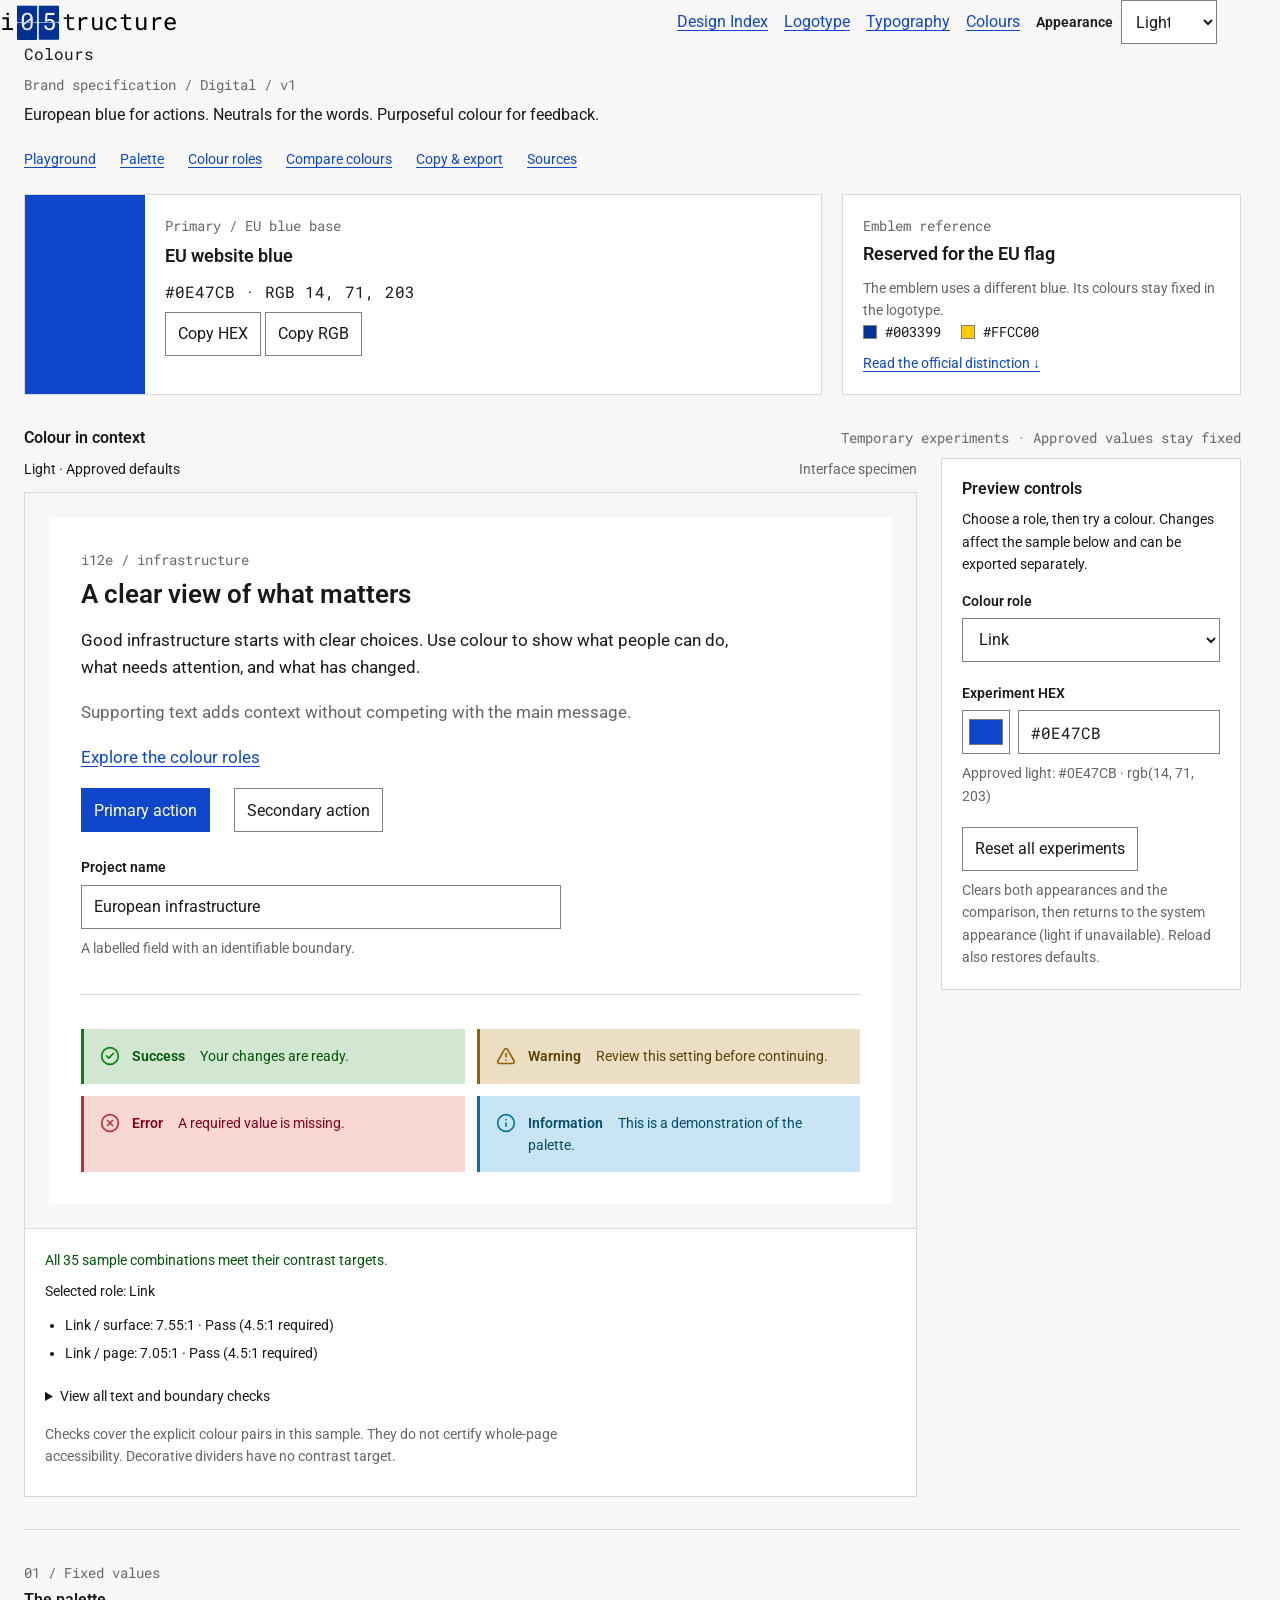
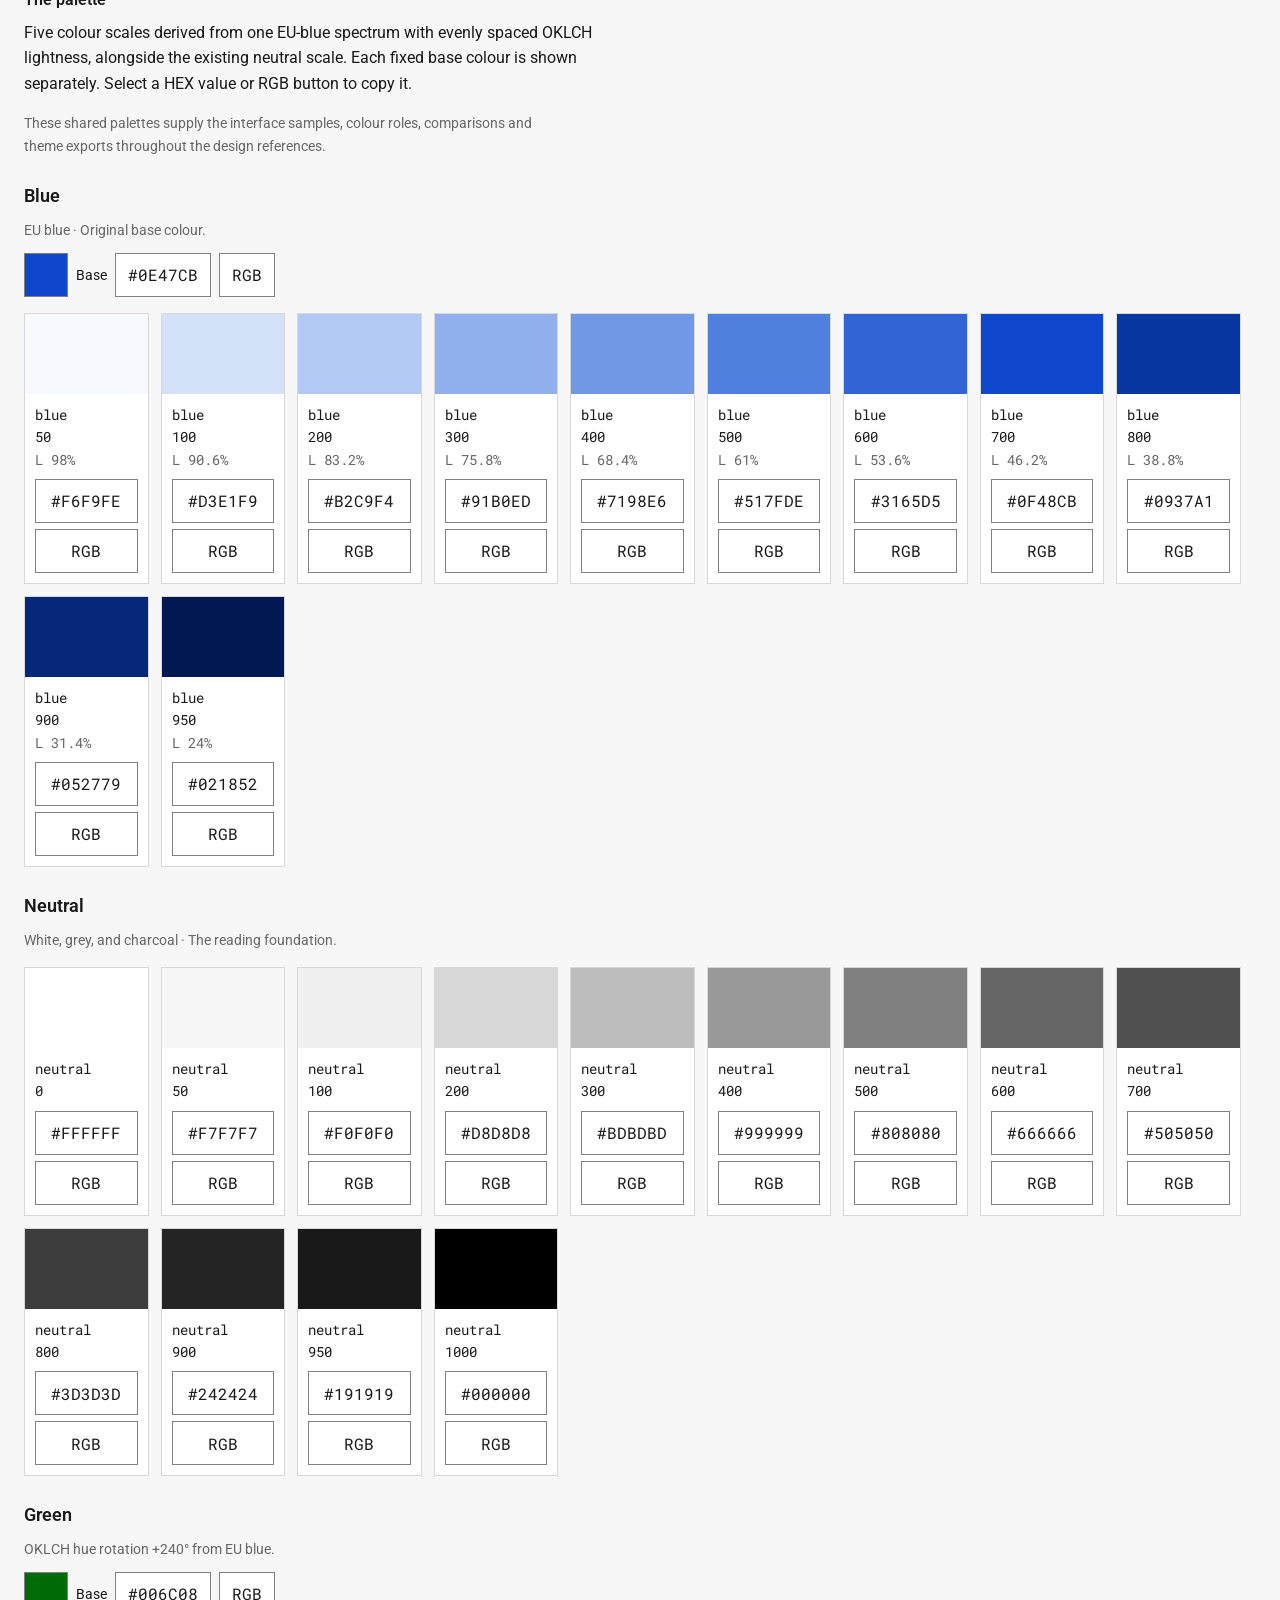
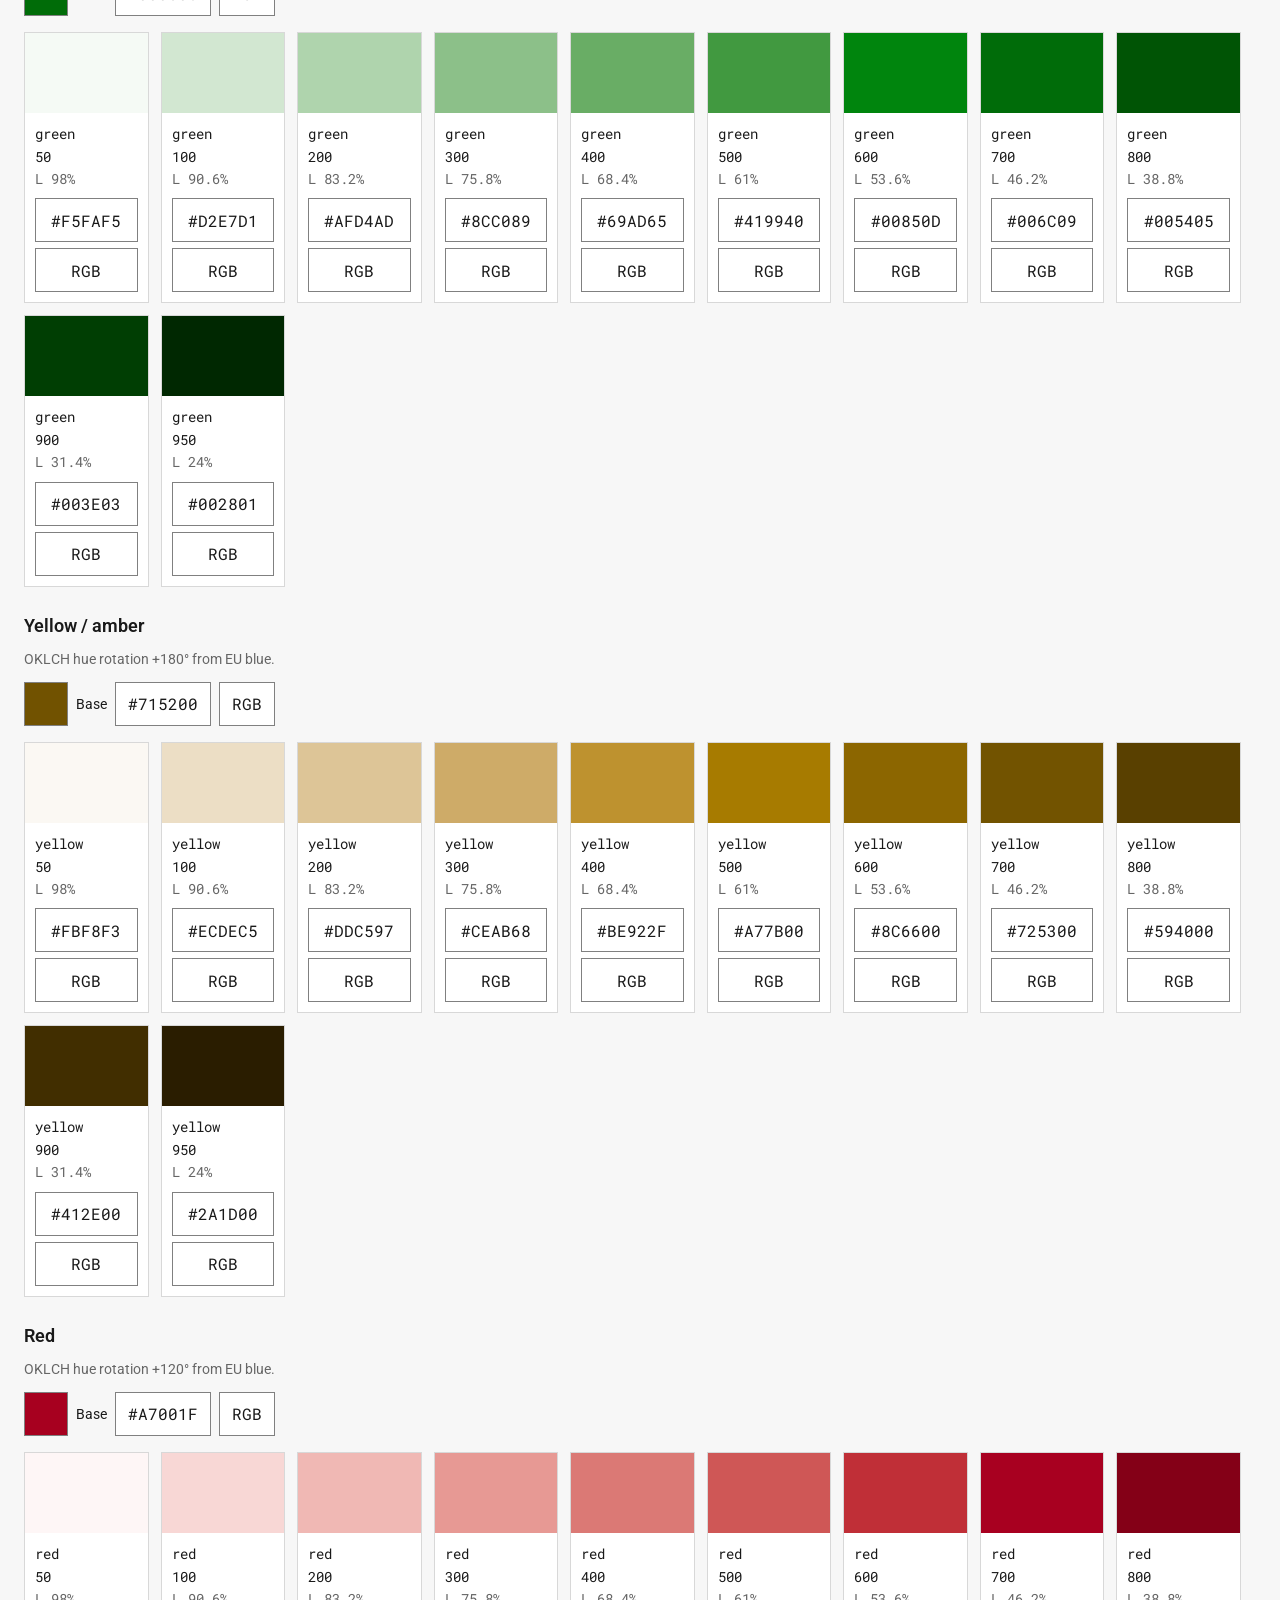
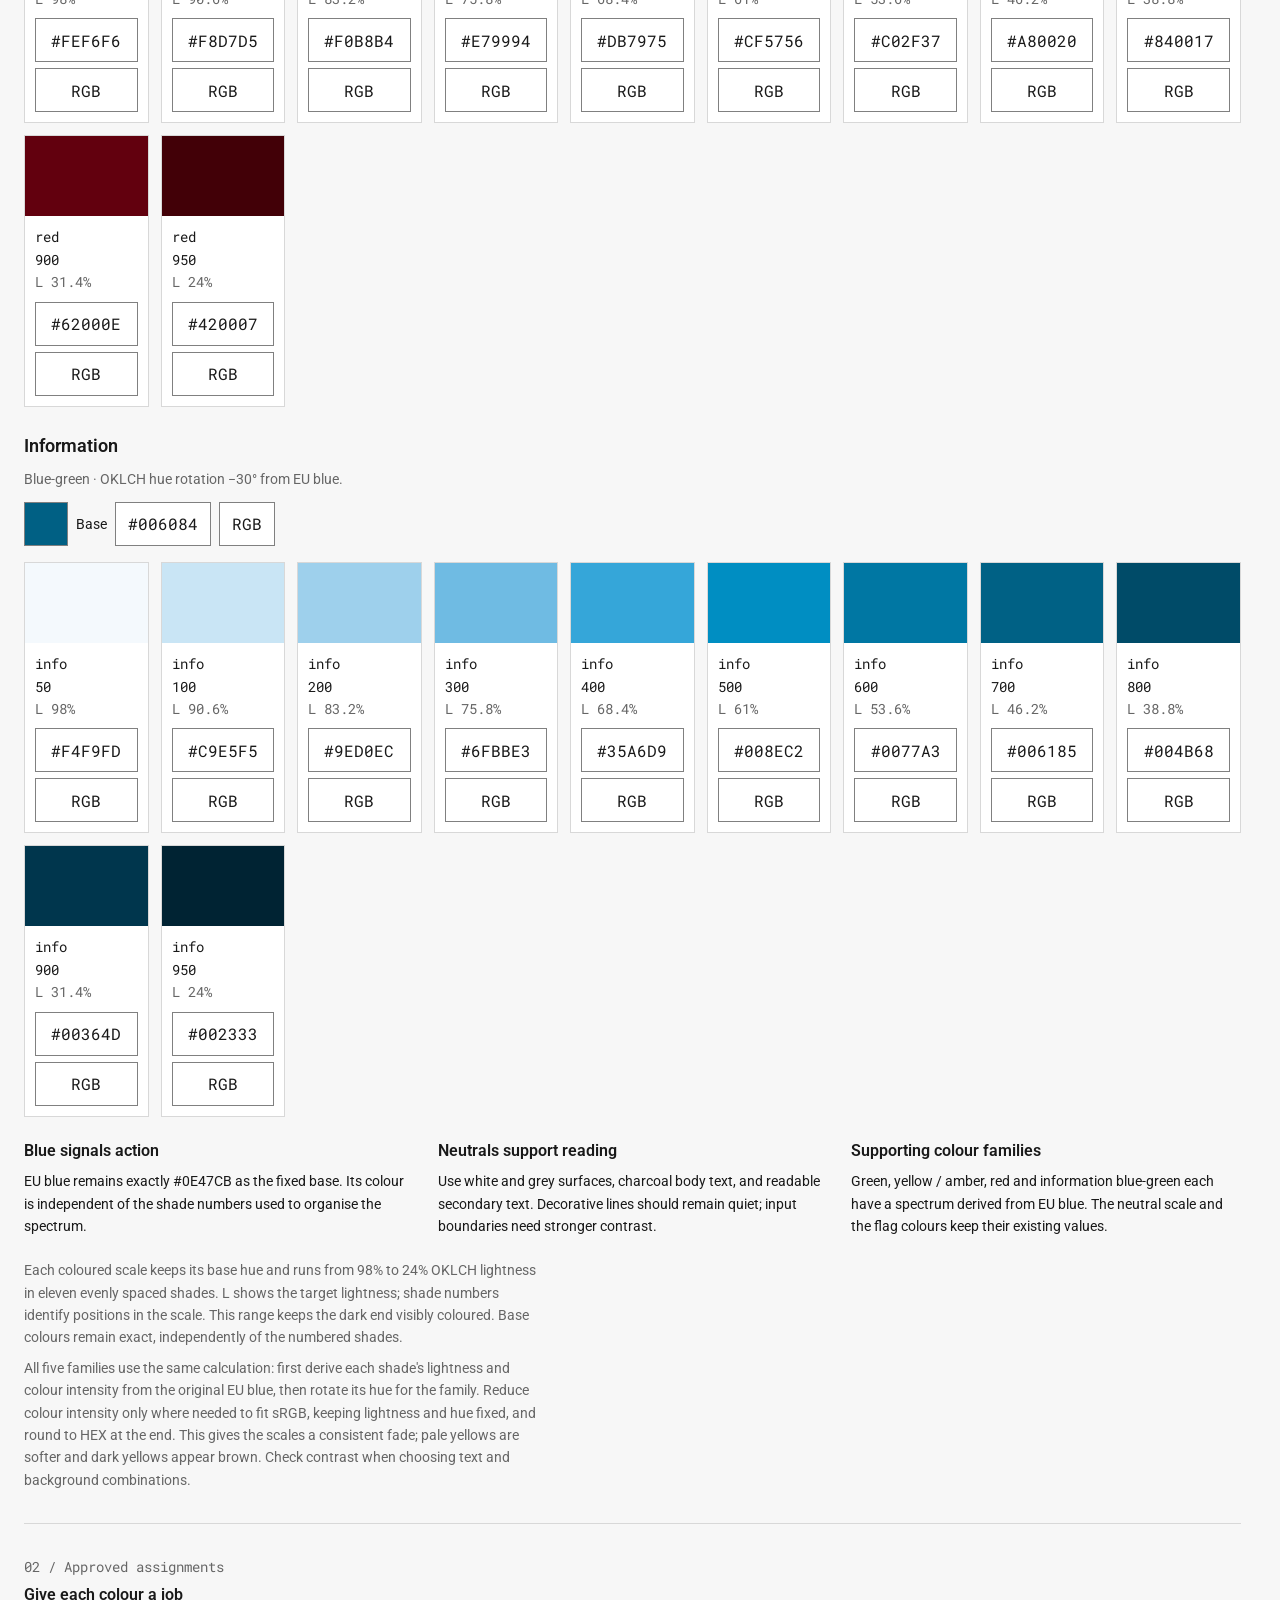
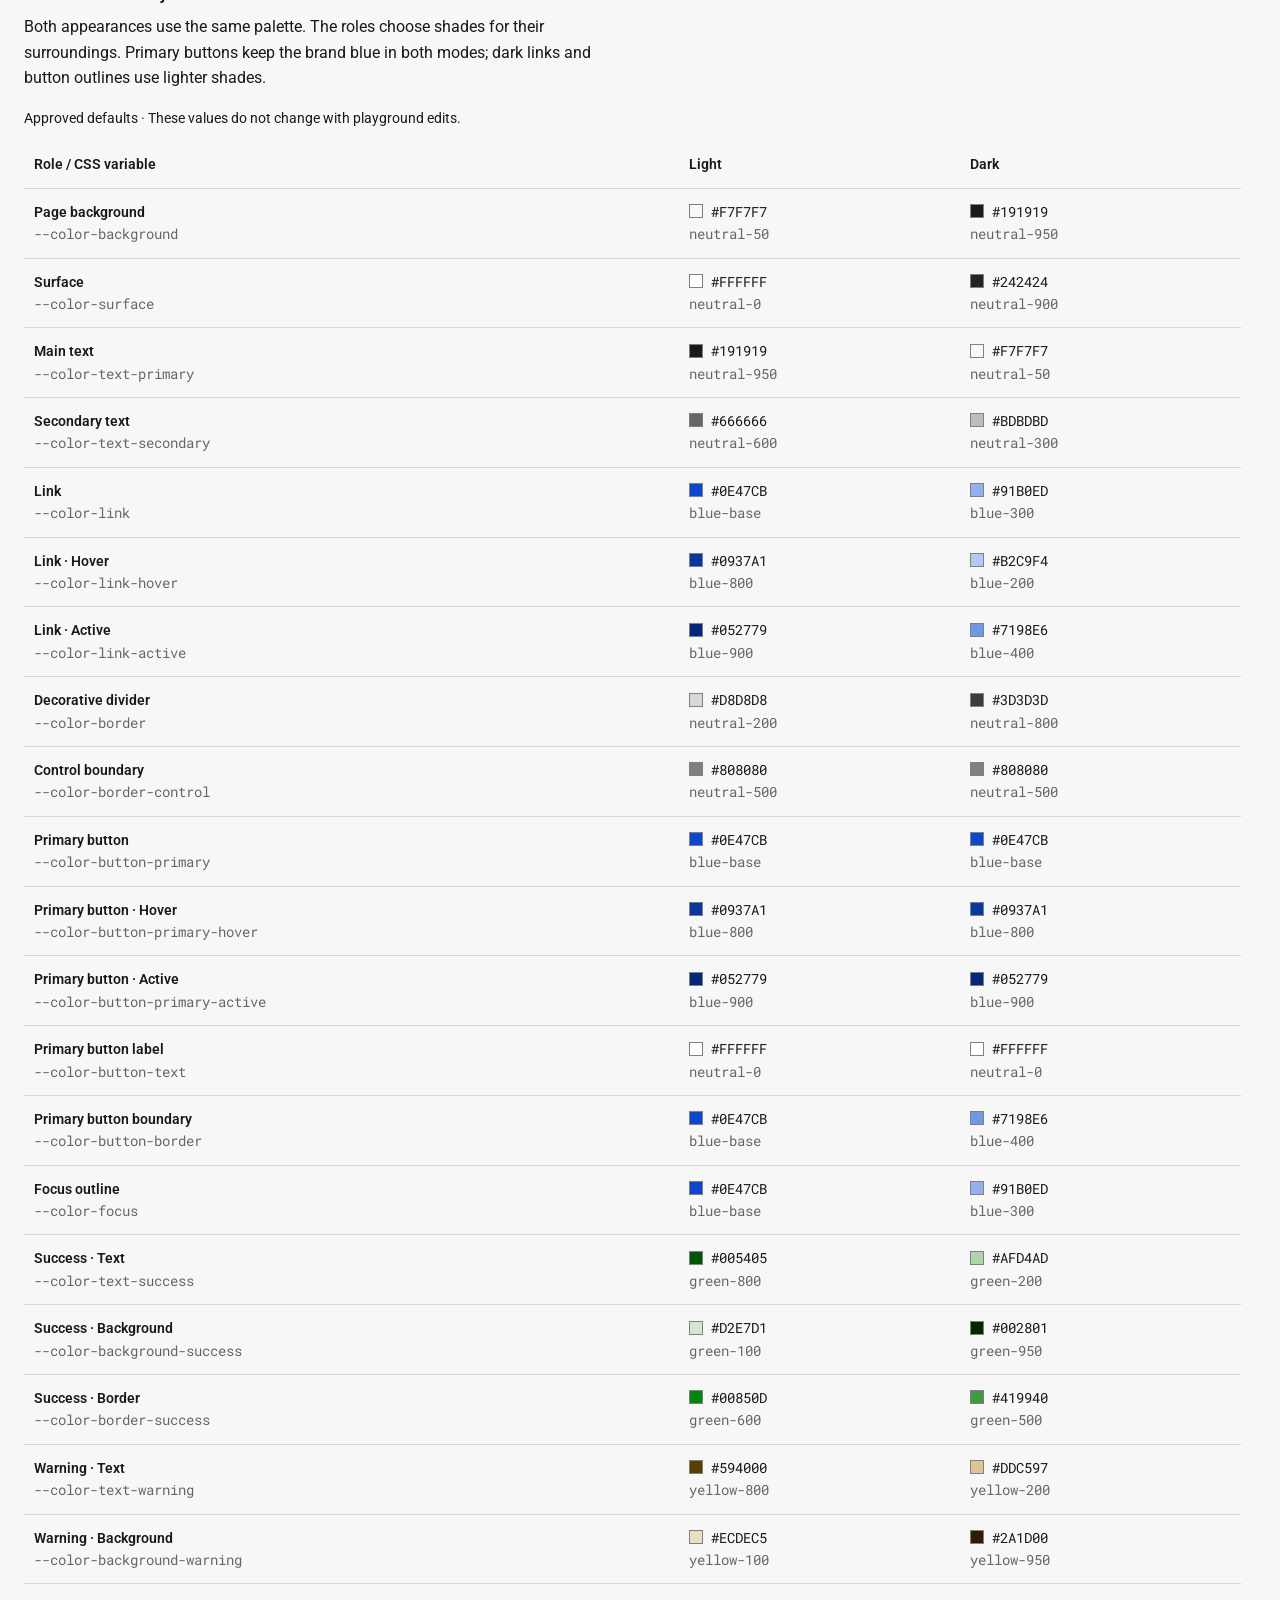
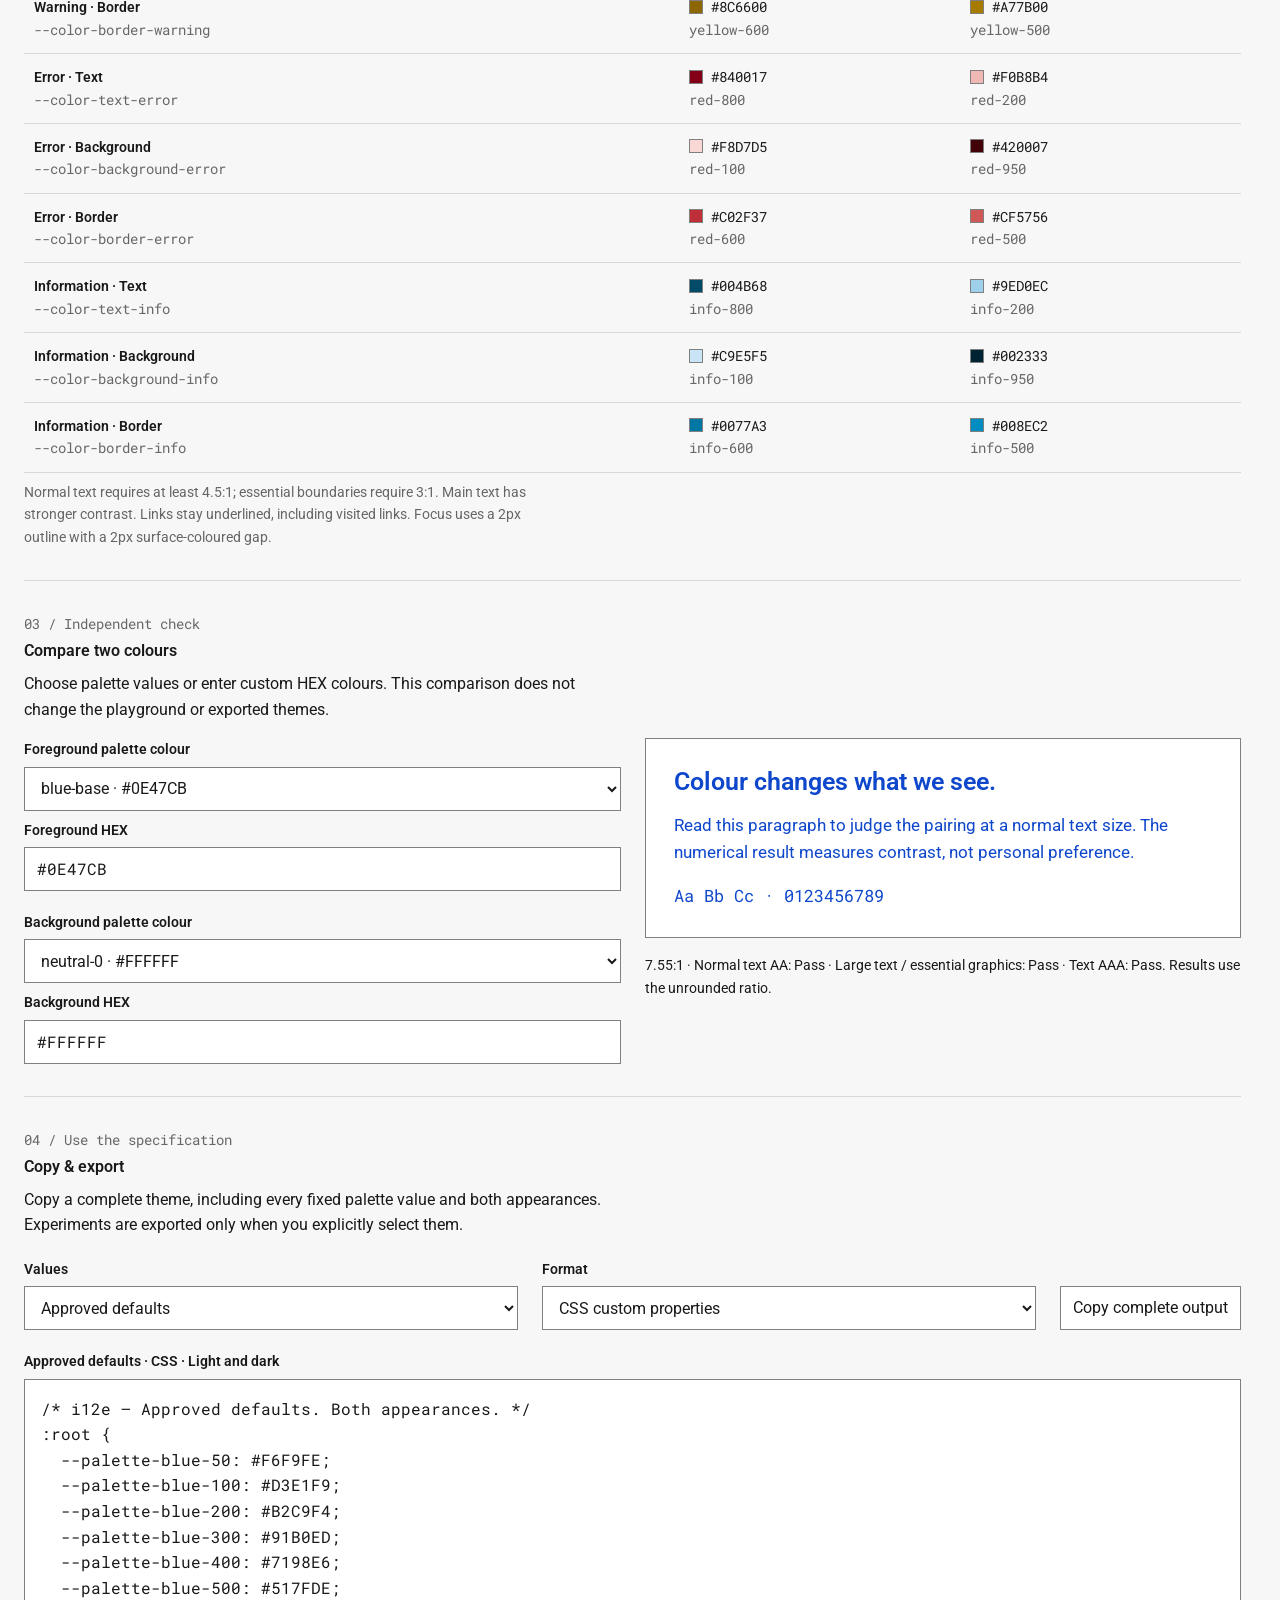
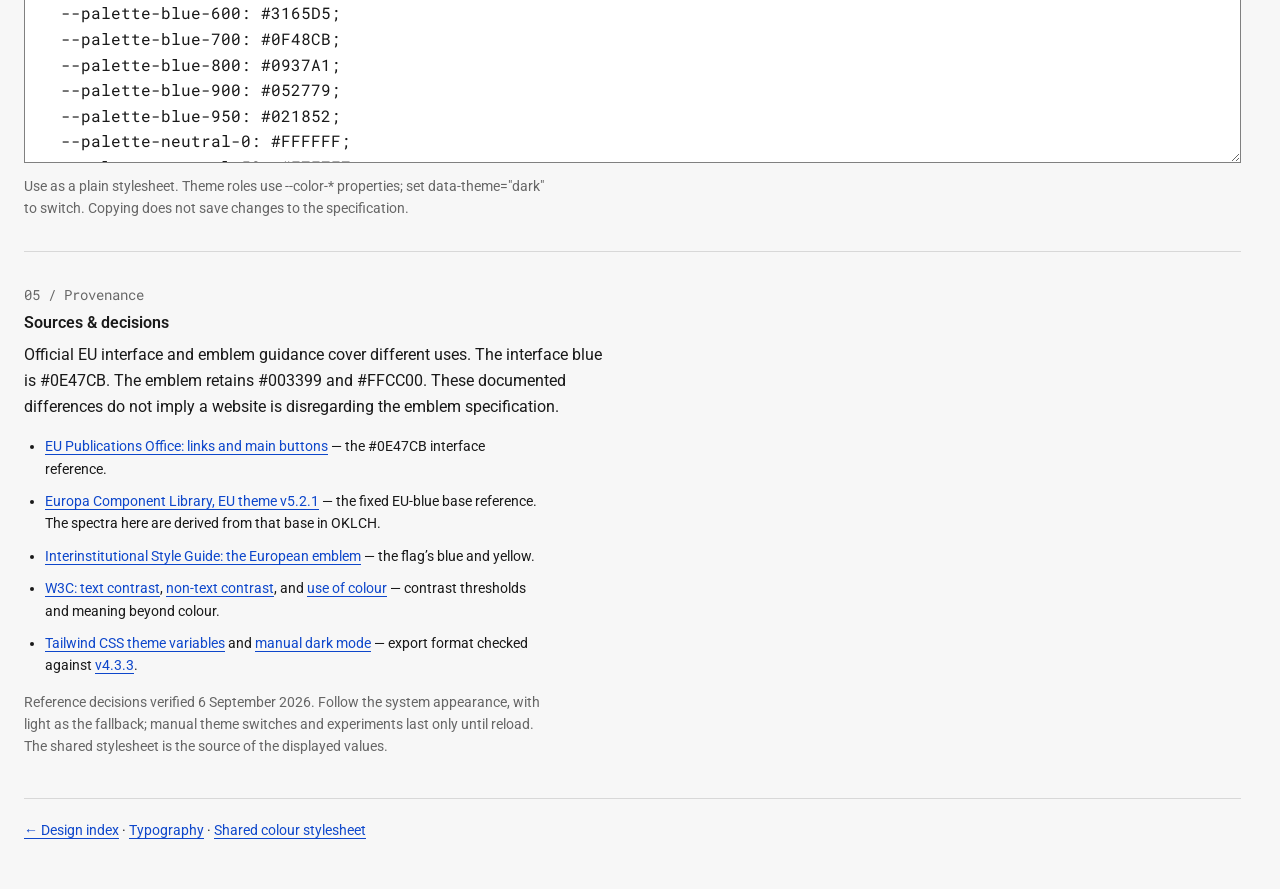
==== commit 02aa8399: "wip: update colours Signed-off-by: Luke Gareth Ribchester <luke@luke.gr>" ====
--- a/colours.html
+++ b/colours.html
@@ -318,44 +318,57 @@
 
         .notice {
             display: flex;
+            align-items: flex-start;
             gap: 12px;
             padding: 16px;
-            border: 1px solid;
-            font: var(--type-ui-meta);
+            border-inline-start: 3px solid var(--notice-accent);
+            font: var(--type-ui-meta);
+        }
+
+        .notice-content {
+            min-width: 0;
         }
 
         .notice p {
             margin: 0;
         }
 
+        .notice-title {
+            font: var(--type-ui-label);
+            margin-inline-end: 12px;
+        }
+
         .notice-icon {
-            flex-shrink: 0;
-            font: var(--type-ui-title);
-            font-weight: var(--weight-strong);
+            display: block;
+            flex: 0 0 20px;
+            width: 20px;
+            height: 20px;
+            margin-block-start: 1px;
+            color: var(--notice-accent);
         }
 
         .notice.success {
+            --notice-accent: var(--color-border-success);
             color: var(--color-text-success);
             background: var(--color-background-success);
-            border-color: var(--color-border-success);
         }
 
         .notice.warning {
+            --notice-accent: var(--color-border-warning);
             color: var(--color-text-warning);
             background: var(--color-background-warning);
-            border-color: var(--color-border-warning);
         }
 
         .notice.error {
+            --notice-accent: var(--color-border-error);
             color: var(--color-text-error);
             background: var(--color-background-error);
-            border-color: var(--color-border-error);
         }
 
         .notice.info {
+            --notice-accent: var(--color-border-info);
             color: var(--color-text-info);
             background: var(--color-background-info);
-            border-color: var(--color-border-info);
         }
 
         .checks {
@@ -781,15 +794,123 @@
                                 <p class="help">A labelled field with an identifiable boundary.</p></div>
                             <p id="demo-feedback" class="secondary" role="status"></p>
                             <hr/>
+                            <!--
+Lucide notice icons: https://github.com/lucide-icons/lucide
+Official circle-check, triangle-alert, circle-x and info SVG geometry.
+Lucide and Feather-derived icon licences:
+ISC License
+
+Copyright (c) 2026 Lucide Icons and Contributors
+
+Permission to use, copy, modify, and/or distribute this software for any
+purpose with or without fee is hereby granted, provided that the above
+copyright notice and this permission notice appear in all copies.
+
+THE SOFTWARE IS PROVIDED "AS IS" AND THE AUTHOR DISCLAIMS ALL WARRANTIES
+WITH REGARD TO THIS SOFTWARE INCLUDING ALL IMPLIED WARRANTIES OF
+MERCHANTABILITY AND FITNESS. IN NO EVENT SHALL THE AUTHOR BE LIABLE FOR
+ANY SPECIAL, DIRECT, INDIRECT, OR CONSEQUENTIAL DAMAGES OR ANY DAMAGES
+WHATSOEVER RESULTING FROM LOSS OF USE, DATA OR PROFITS, WHETHER IN AN
+ACTION OF CONTRACT, NEGLIGENCE OR OTHER TORTIOUS ACTION, ARISING OUT OF
+OR IN CONNECTION WITH THE USE OR PERFORMANCE OF THIS SOFTWARE.
+
+The MIT License (MIT) (for the icons listed above)
+
+Copyright (c) 2013-present Cole Bemis
+
+Permission is hereby granted, free of charge, to any person obtaining a copy
+of this software and associated documentation files (the "Software"), to deal
+in the Software without restriction, including without limitation the rights
+to use, copy, modify, merge, publish, distribute, sublicense, and/or sell
+copies of the Software, and to permit persons to whom the Software is
+furnished to do so, subject to the following conditions:
+
+The above copyright notice and this permission notice shall be included in all
+copies or substantial portions of the Software.
+
+THE SOFTWARE IS PROVIDED "AS IS", WITHOUT WARRANTY OF ANY KIND, EXPRESS OR
+IMPLIED, INCLUDING BUT NOT LIMITED TO THE WARRANTIES OF MERCHANTABILITY,
+FITNESS FOR A PARTICULAR PURPOSE AND NONINFRINGEMENT. IN NO EVENT SHALL THE
+AUTHORS OR COPYRIGHT HOLDERS BE LIABLE FOR ANY CLAIM, DAMAGES OR OTHER
+LIABILITY, WHETHER IN AN ACTION OF CONTRACT, TORT OR OTHERWISE, ARISING FROM,
+OUT OF OR IN CONNECTION WITH THE SOFTWARE OR THE USE OR OTHER DEALINGS IN THE
+SOFTWARE.
+                            -->
                             <div class="status-grid">
-                                <div class="notice success"><span class="notice-icon" aria-hidden="true">✓</span>
-                                    <p><strong>Success</strong><br/>Your changes are ready.</p></div>
-                                <div class="notice warning"><span class="notice-icon" aria-hidden="true">!</span>
-                                    <p><strong>Warning</strong><br/>Review this setting before continuing.</p></div>
-                                <div class="notice error"><span class="notice-icon" aria-hidden="true">×</span>
-                                    <p><strong>Error</strong><br/>A required value is missing.</p></div>
-                                <div class="notice info"><span class="notice-icon" aria-hidden="true">i</span>
-                                    <p><strong>Information</strong><br/>This is a demonstration of the palette.</p>
+                                <div class="notice success">
+                                    <svg class="notice-icon" aria-hidden="true" focusable="false"
+                                         xmlns="http://www.w3.org/2000/svg"
+                                         width="20"
+                                         height="20"
+                                         viewBox="0 0 24 24"
+                                         fill="none"
+                                         stroke="currentColor"
+                                         stroke-width="2"
+                                         stroke-linecap="round"
+                                         stroke-linejoin="round"
+                                    >
+                                        <circle cx="12" cy="12" r="10"/>
+                                        <path d="m16 9-5.5 5.5L8 12"/>
+                                    </svg>
+                                    <p class="notice-content"><strong class="notice-title">Success</strong> Your changes
+                                        are ready.</p>
+                                </div>
+                                <div class="notice warning">
+                                    <svg class="notice-icon" aria-hidden="true" focusable="false"
+                                         xmlns="http://www.w3.org/2000/svg"
+                                         width="20"
+                                         height="20"
+                                         viewBox="0 0 24 24"
+                                         fill="none"
+                                         stroke="currentColor"
+                                         stroke-width="2"
+                                         stroke-linecap="round"
+                                         stroke-linejoin="round"
+                                    >
+                                        <path d="m21.73 18-8-14a2 2 0 0 0-3.48 0l-8 14A2 2 0 0 0 4 21h16a2 2 0 0 0 1.73-3"/>
+                                        <path d="M12 9v4"/>
+                                        <path d="M12 17h.01"/>
+                                    </svg>
+                                    <p class="notice-content"><strong class="notice-title">Warning</strong> Review this
+                                        setting before continuing.</p>
+                                </div>
+                                <div class="notice error">
+                                    <svg class="notice-icon" aria-hidden="true" focusable="false"
+                                         xmlns="http://www.w3.org/2000/svg"
+                                         width="20"
+                                         height="20"
+                                         viewBox="0 0 24 24"
+                                         fill="none"
+                                         stroke="currentColor"
+                                         stroke-width="2"
+                                         stroke-linecap="round"
+                                         stroke-linejoin="round"
+                                    >
+                                        <circle cx="12" cy="12" r="10"/>
+                                        <path d="m15 9-6 6"/>
+                                        <path d="m9 9 6 6"/>
+                                    </svg>
+                                    <p class="notice-content"><strong class="notice-title">Error</strong> A required
+                                        value is missing.</p>
+                                </div>
+                                <div class="notice info">
+                                    <svg class="notice-icon" aria-hidden="true" focusable="false"
+                                         xmlns="http://www.w3.org/2000/svg"
+                                         width="20"
+                                         height="20"
+                                         viewBox="0 0 24 24"
+                                         fill="none"
+                                         stroke="currentColor"
+                                         stroke-width="2"
+                                         stroke-linecap="round"
+                                         stroke-linejoin="round"
+                                    >
+                                        <circle cx="12" cy="12" r="10"/>
+                                        <path d="M12 16v-4"/>
+                                        <path d="M12 8h.01"/>
+                                    </svg>
+                                    <p class="notice-content"><strong class="notice-title">Information</strong> This is
+                                        a demonstration of the palette.</p>
                                 </div>
                             </div>
                         </div>
@@ -1175,7 +1296,7 @@
       for (const state of ["button-primary", "button-primary-hover", "button-primary-active"]) add(`Button label / ${roleLabels[state]}`, "button-text", state, 4.5);
       for (const [status, label] of Object.entries(statuses)) {
         add(`${label} text / message`, "text-" + status, "background-" + status, 4.5);
-        for (const background of ["background-" + status, "surface", "background"]) add(`${label} border / ${background === "background-" + status ? "message" : background === "surface" ? "surface" : "page"}`, "border-" + status, background, 3);
+        for (const background of ["background-" + status, "surface", "background"]) add(`${label} ${background === "background-" + status ? "accent and icon / message" : background === "surface" ? "accent / surface" : "accent / page"}`, "border-" + status, background, 3);
       }
       return checks;
     }
--- a/assets/css/colours.css
+++ b/assets/css/colours.css
@@ -145,16 +145,16 @@
     --color-button-text: var(--palette-neutral-0);
     --color-button-border: var(--palette-blue-400);
     --color-focus: var(--palette-blue-300);
-    --color-text-success: var(--palette-green-300);
+    --color-text-success: var(--palette-green-200);
     --color-background-success: var(--palette-green-950);
     --color-border-success: var(--palette-green-500);
-    --color-text-warning: var(--palette-yellow-300);
+    --color-text-warning: var(--palette-yellow-200);
     --color-background-warning: var(--palette-yellow-950);
     --color-border-warning: var(--palette-yellow-500);
-    --color-text-error: var(--palette-red-300);
+    --color-text-error: var(--palette-red-200);
     --color-background-error: var(--palette-red-950);
     --color-border-error: var(--palette-red-500);
-    --color-text-info: var(--palette-info-300);
+    --color-text-info: var(--palette-info-200);
     --color-background-info: var(--palette-info-950);
     --color-border-info: var(--palette-info-500);
 }
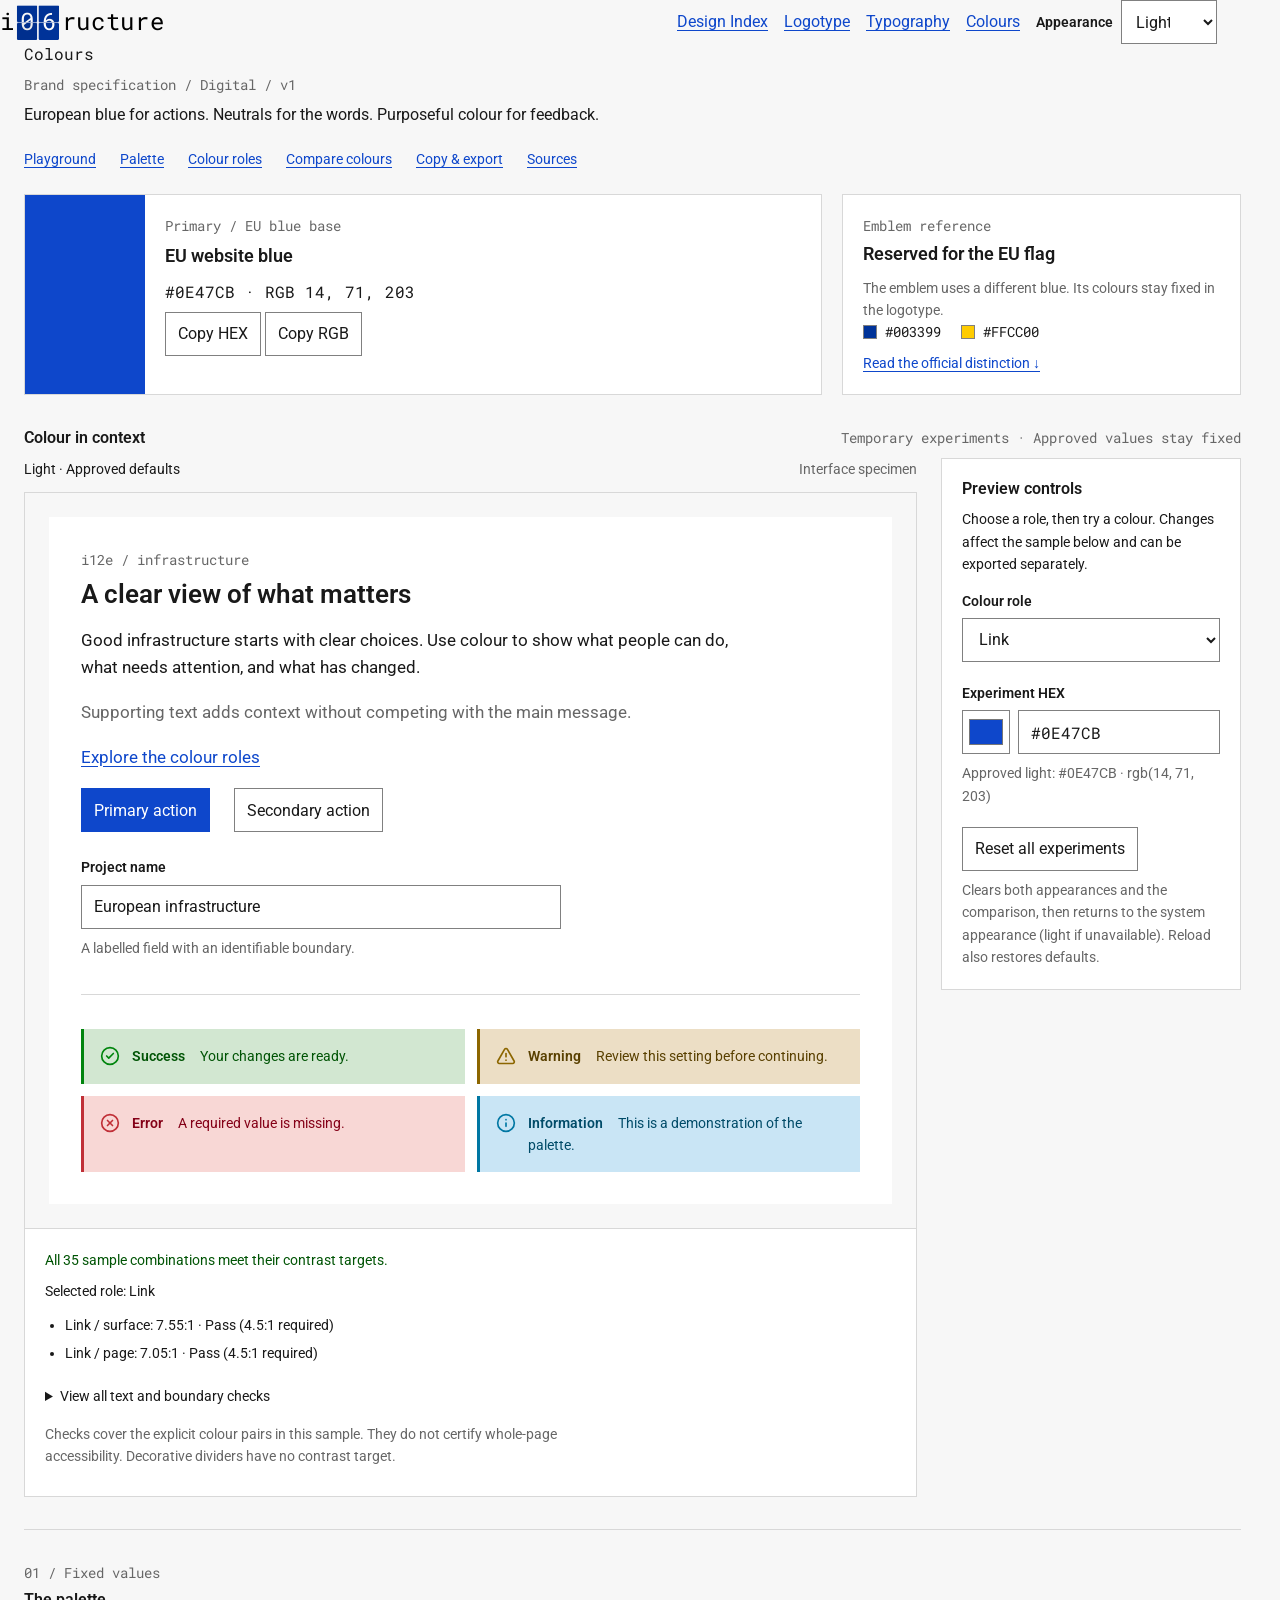
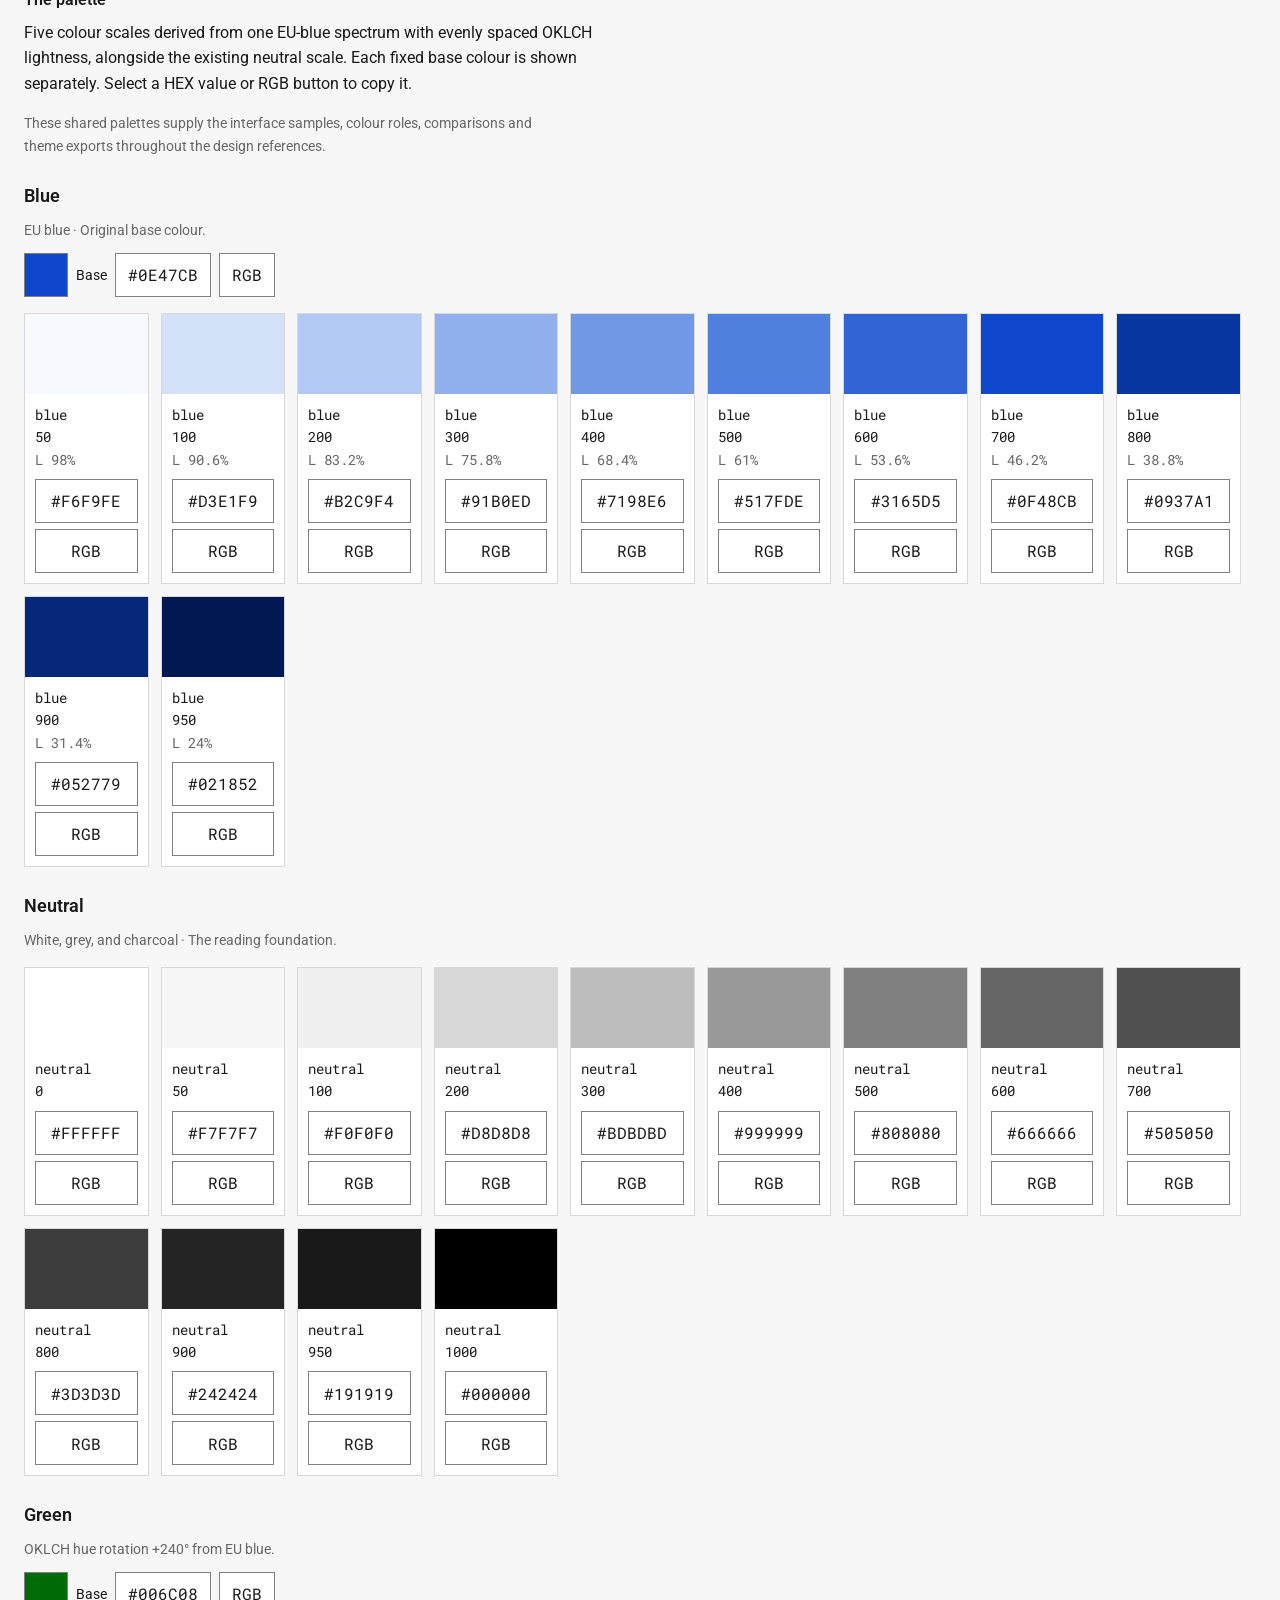
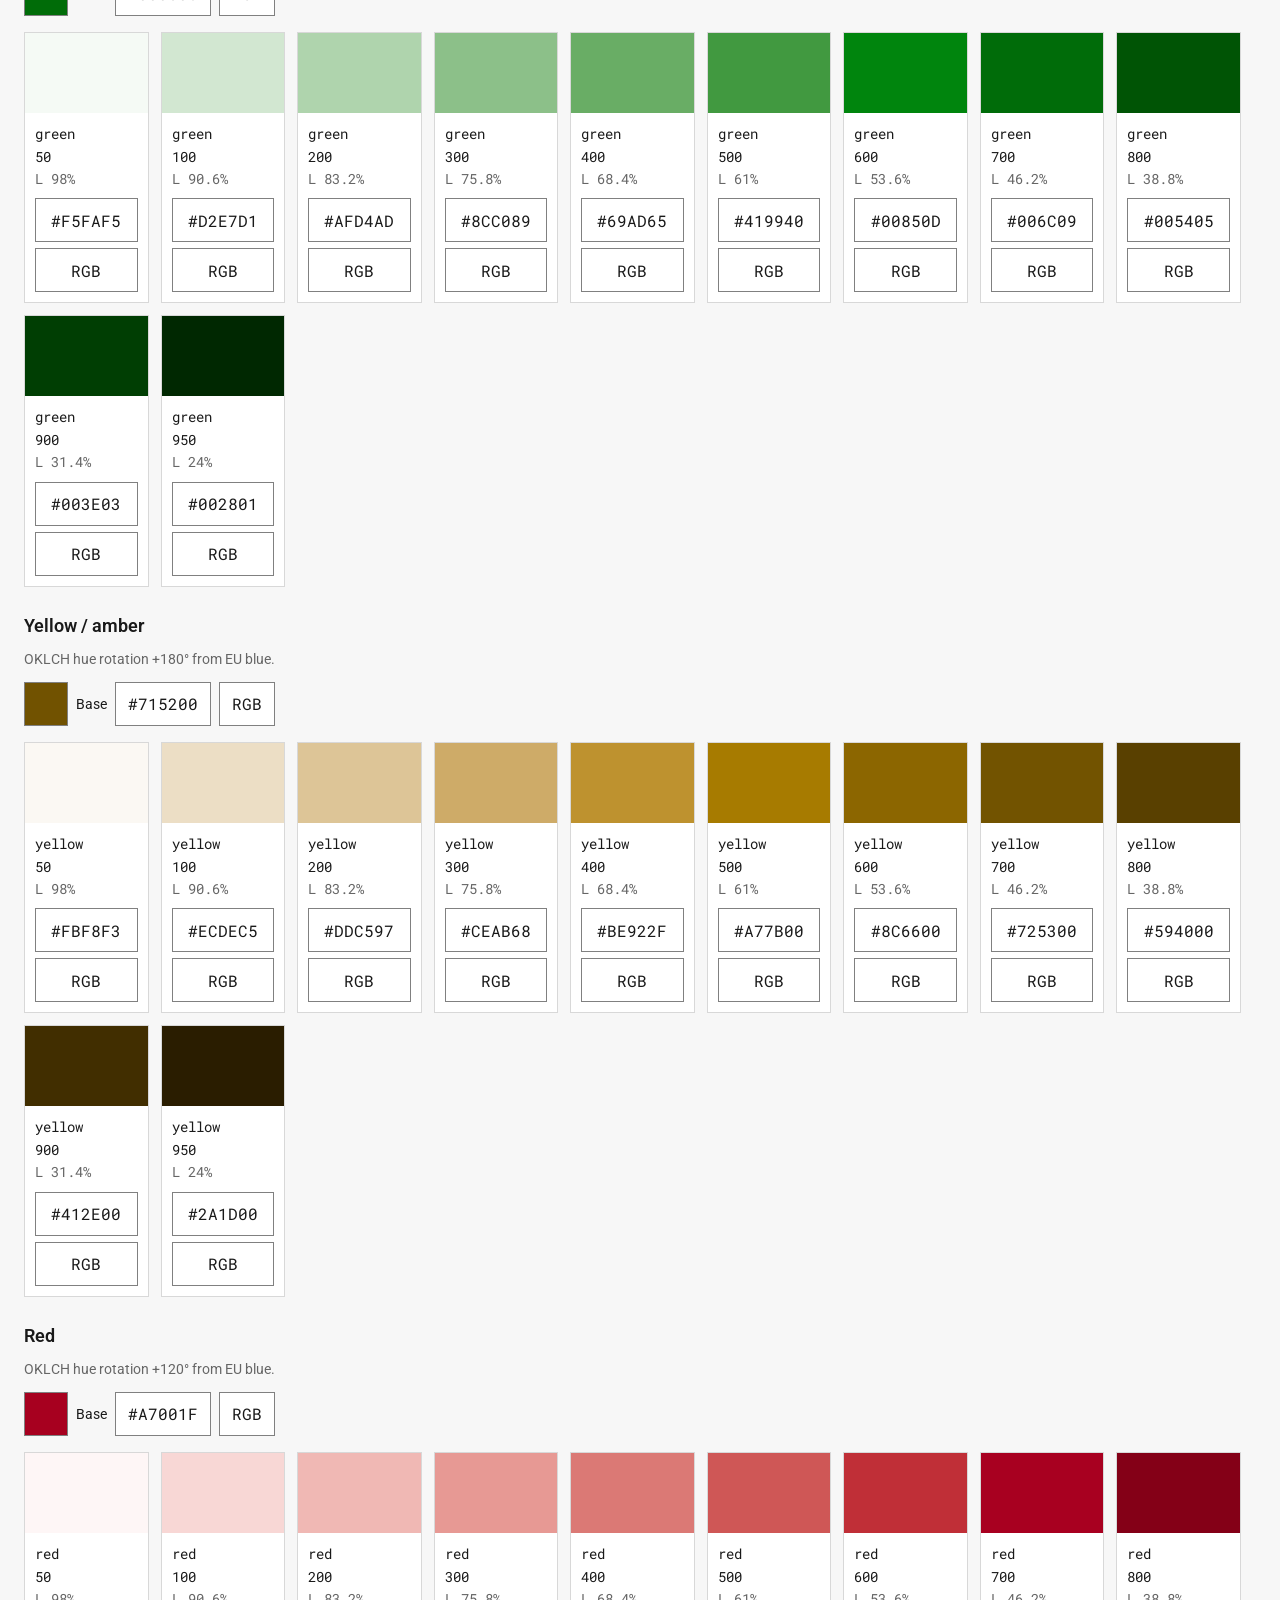
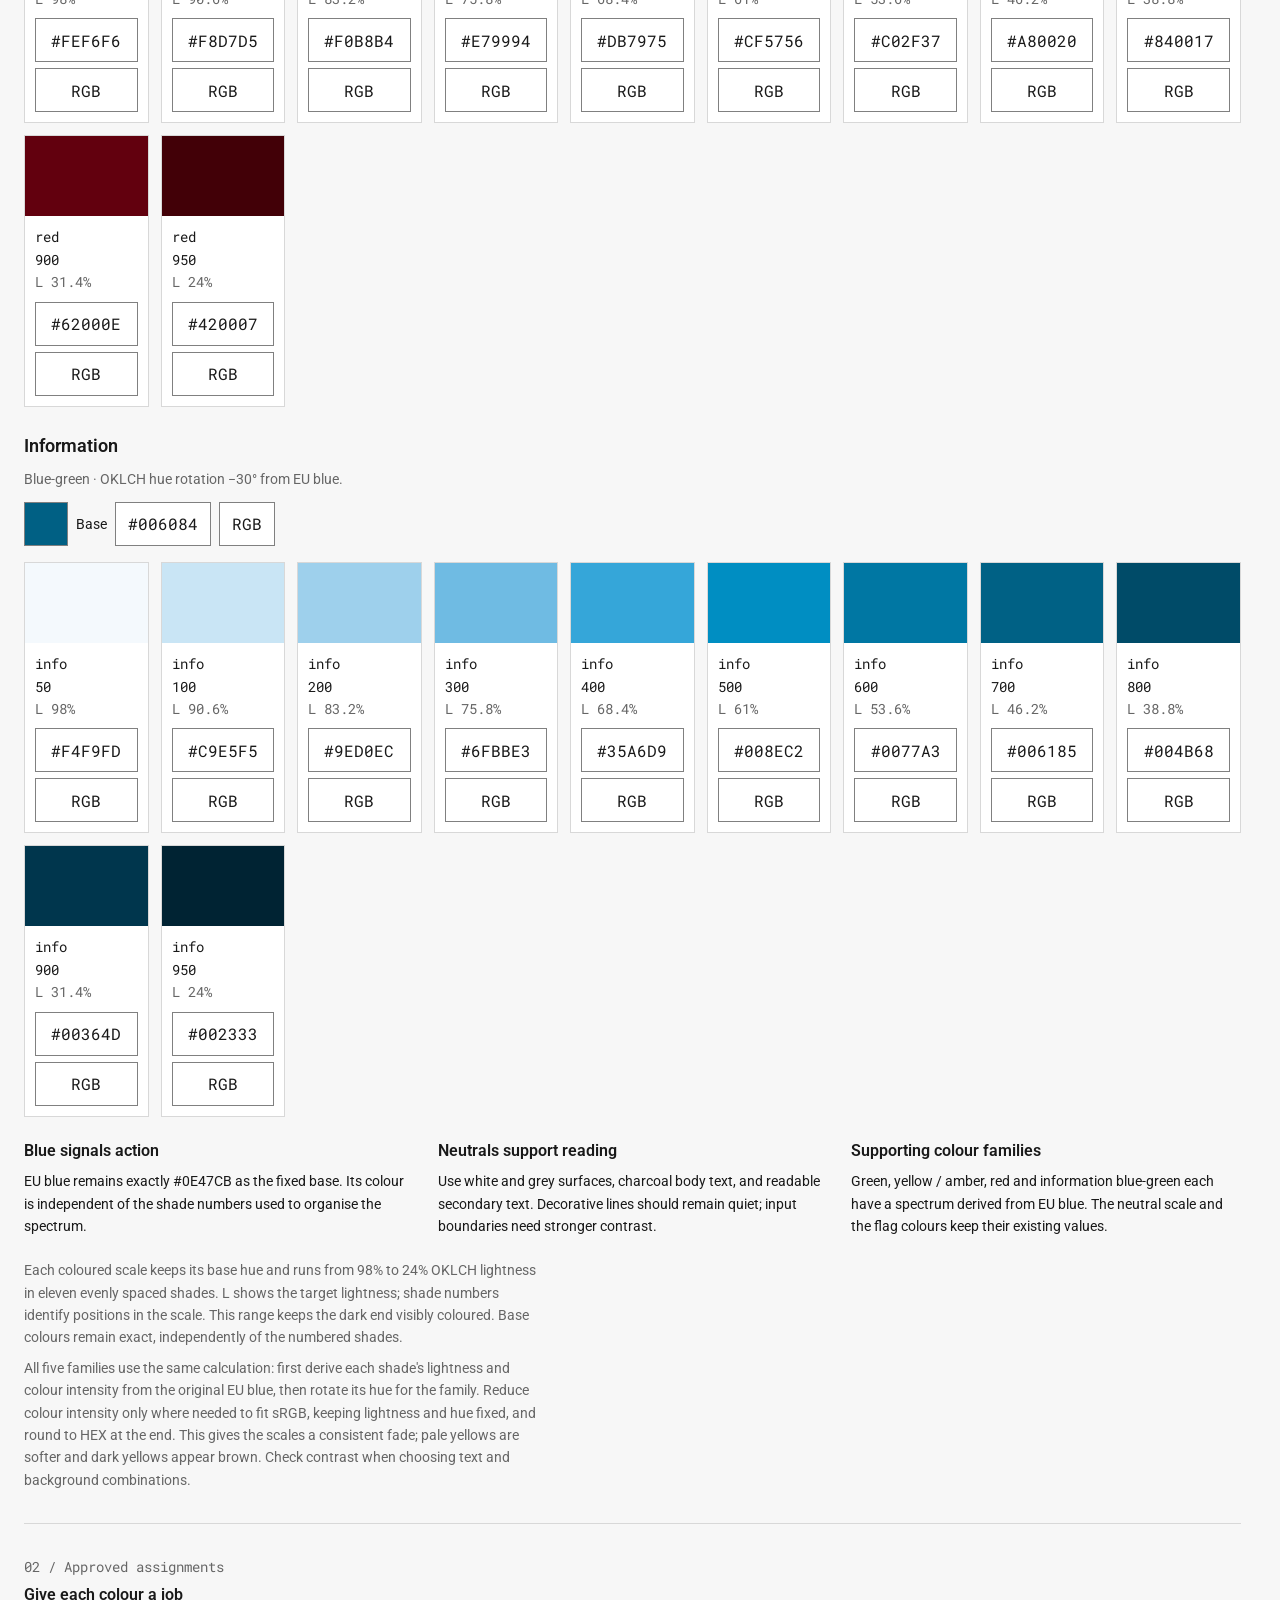
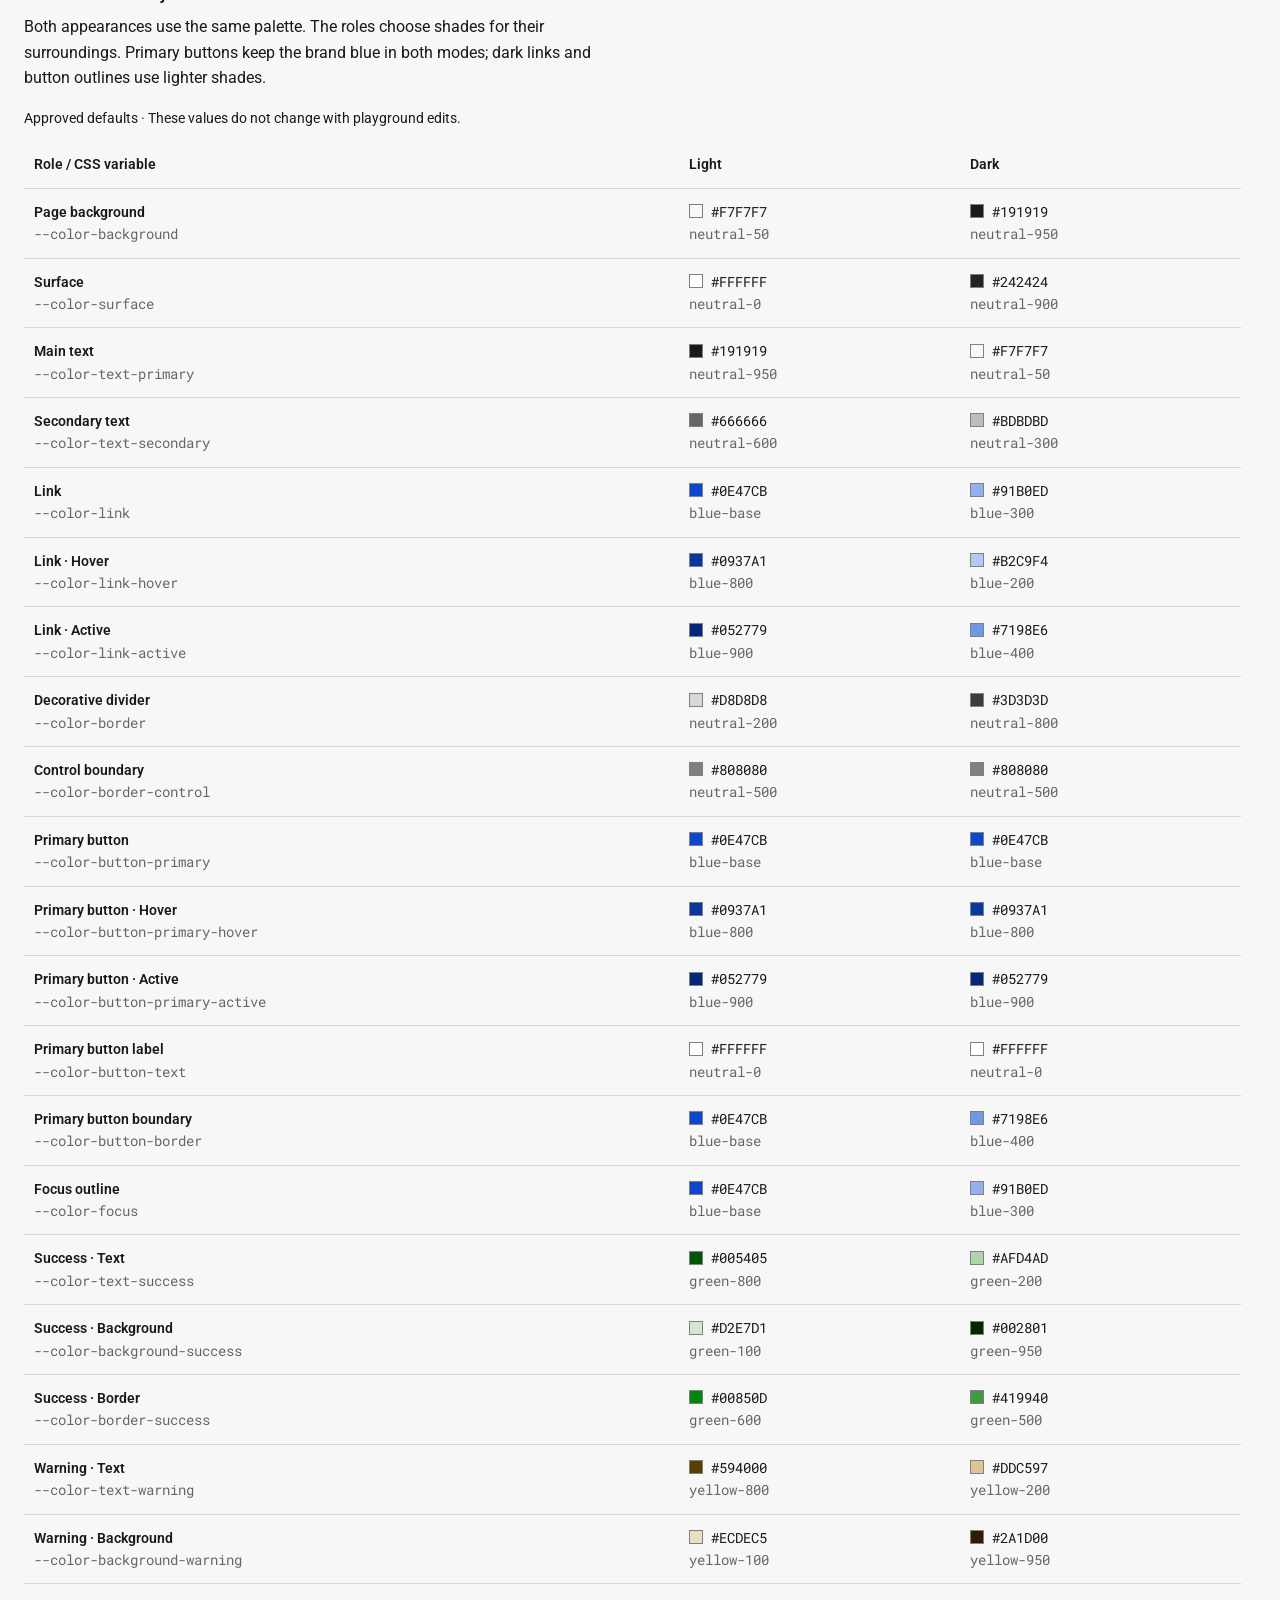
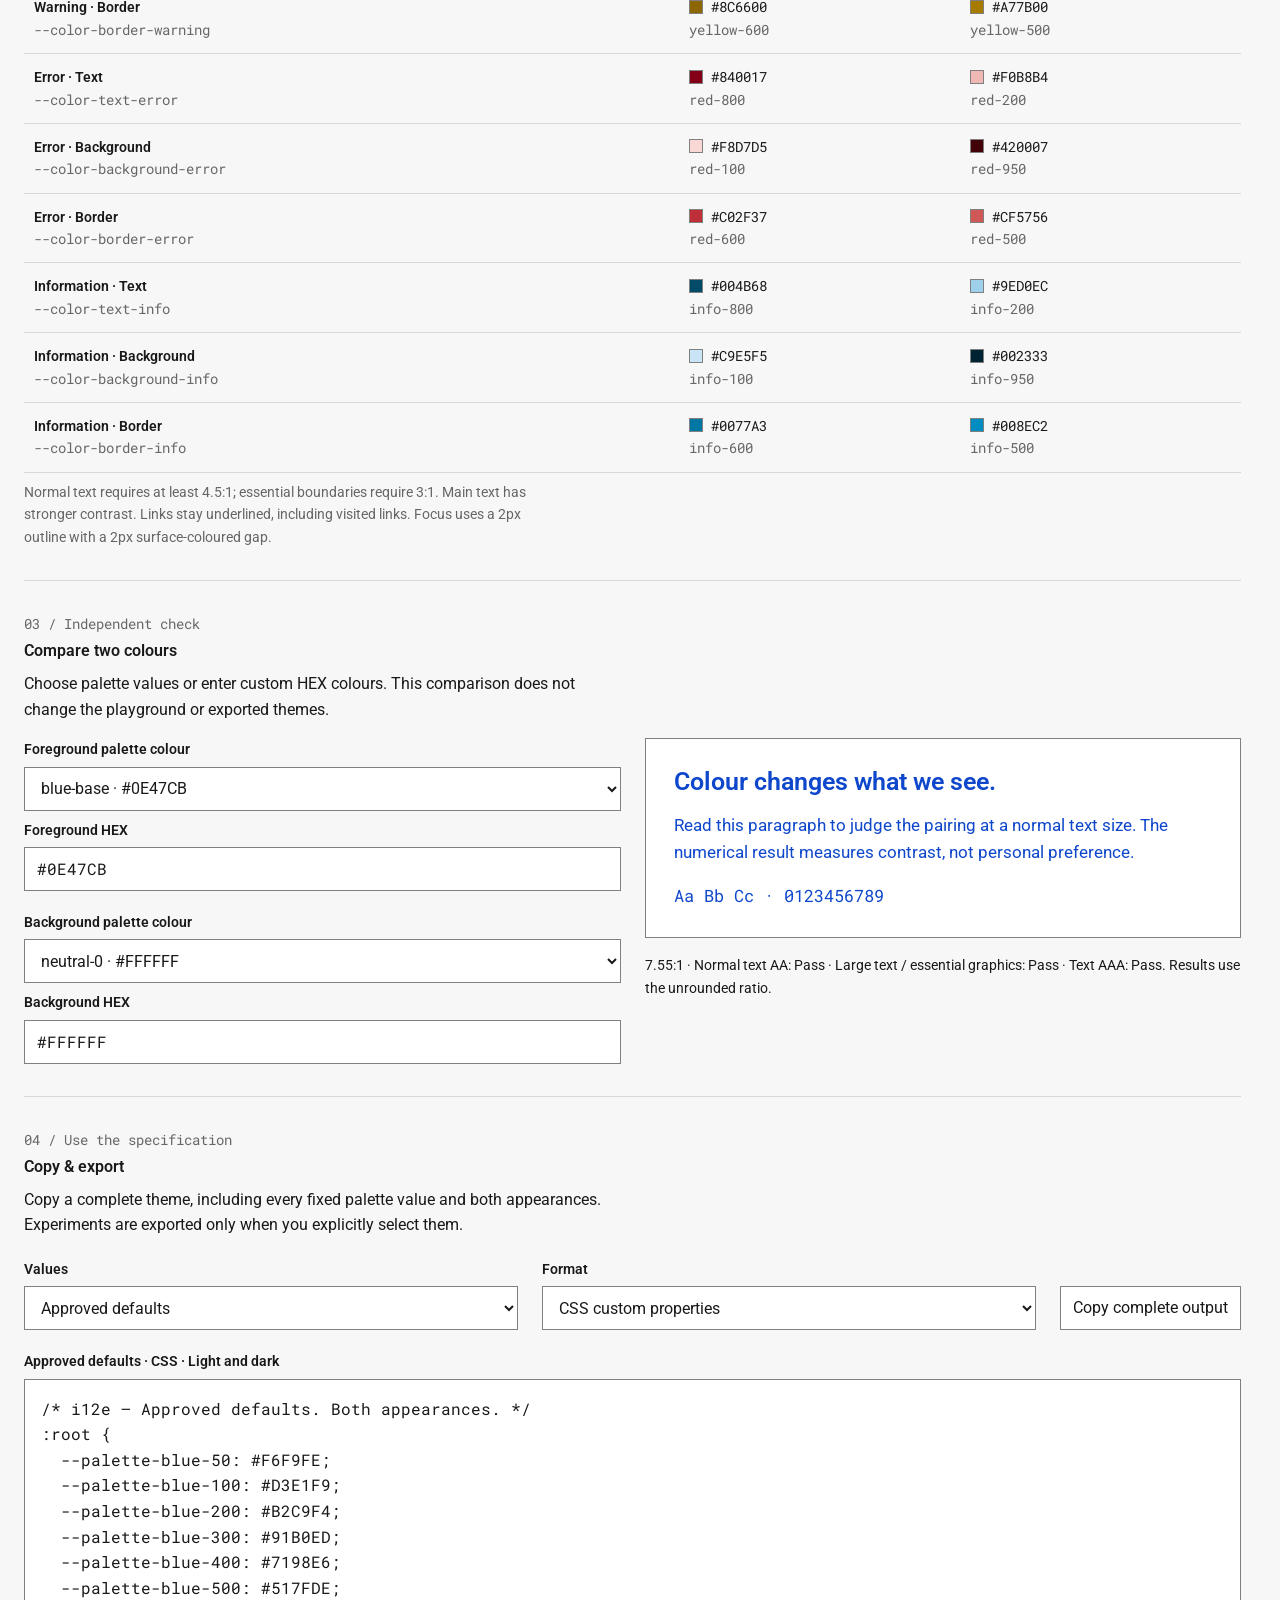
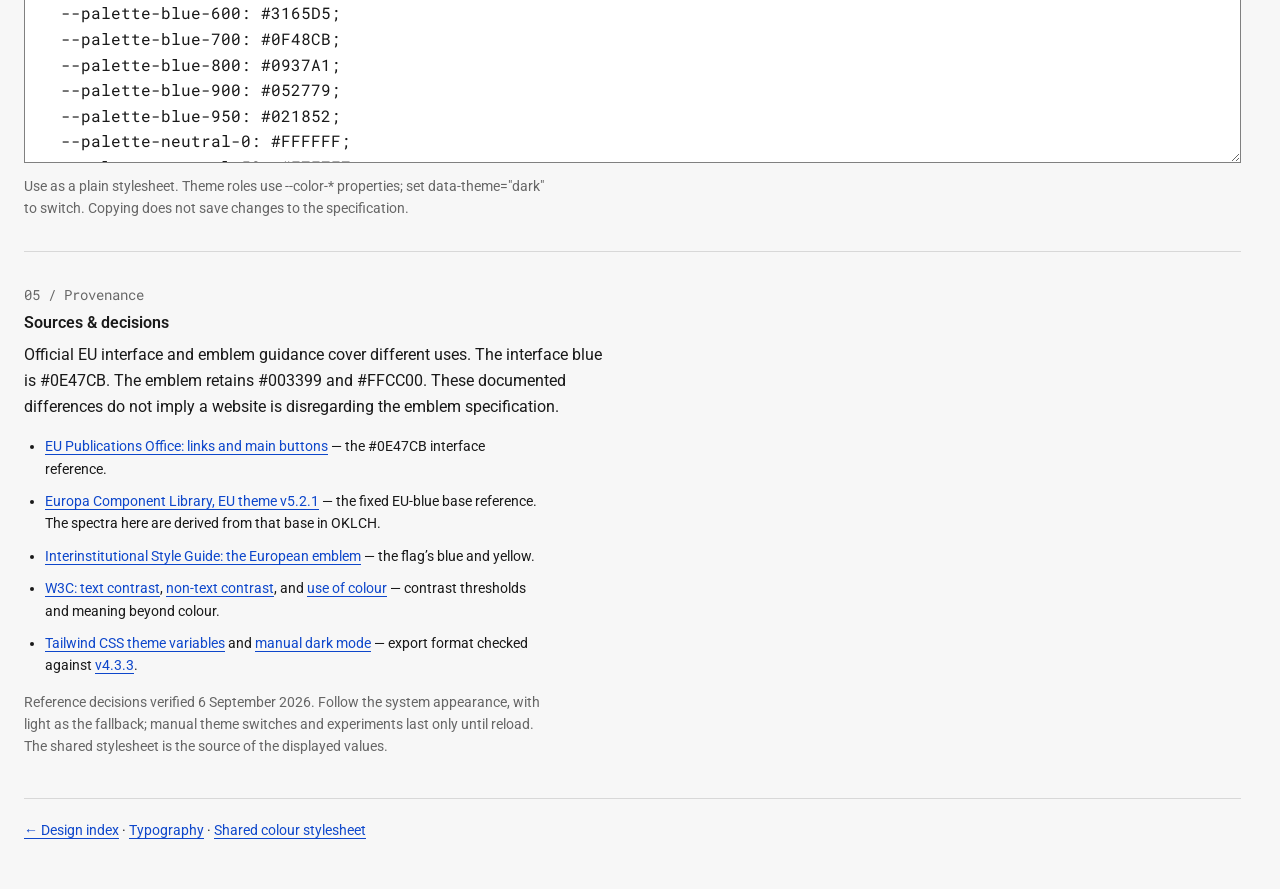
==== commit f89c2175: "wip(logotype): add logotype alignment mode Signed-off-by: Luke Gareth Ribchester <luke@luke.gr>" ====
--- a/colours.html
+++ b/colours.html
@@ -683,7 +683,7 @@
     <header class="page-header">
         <div class="brand">
             <iframe data-logo-play-once class="site-logo" data-logo-fit
-                    src="./assets/images/logo.svg?variant=6&amp;autoplay=0&amp;v=logo-canvas-2"
+                    src="./assets/images/logo.svg?variant=6&amp;autoplay=0&amp;v=logo-alignment-1"
                     title="Animated i12e.eu logotype"
                     width="256" height="35" tabindex="-1" aria-hidden="true"></iframe>
             <span class="brand-name">i12e.eu</span>
